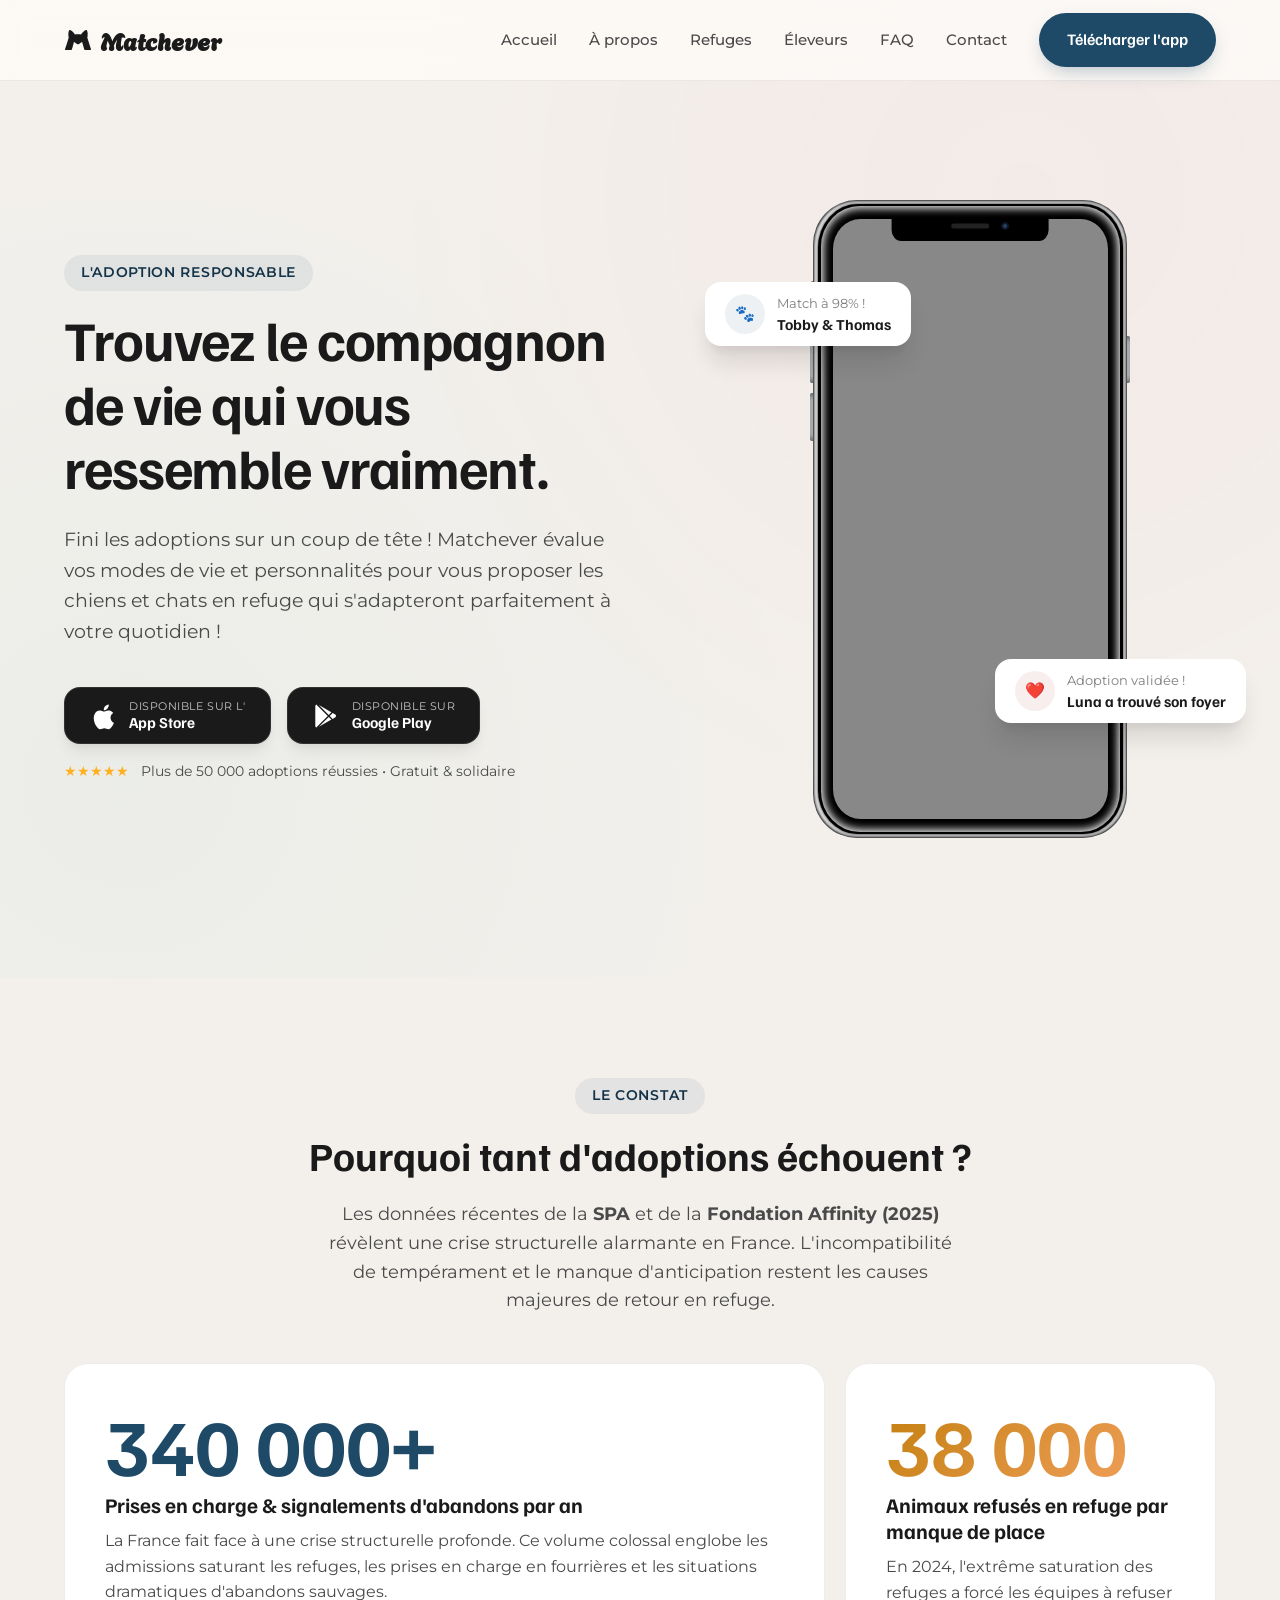
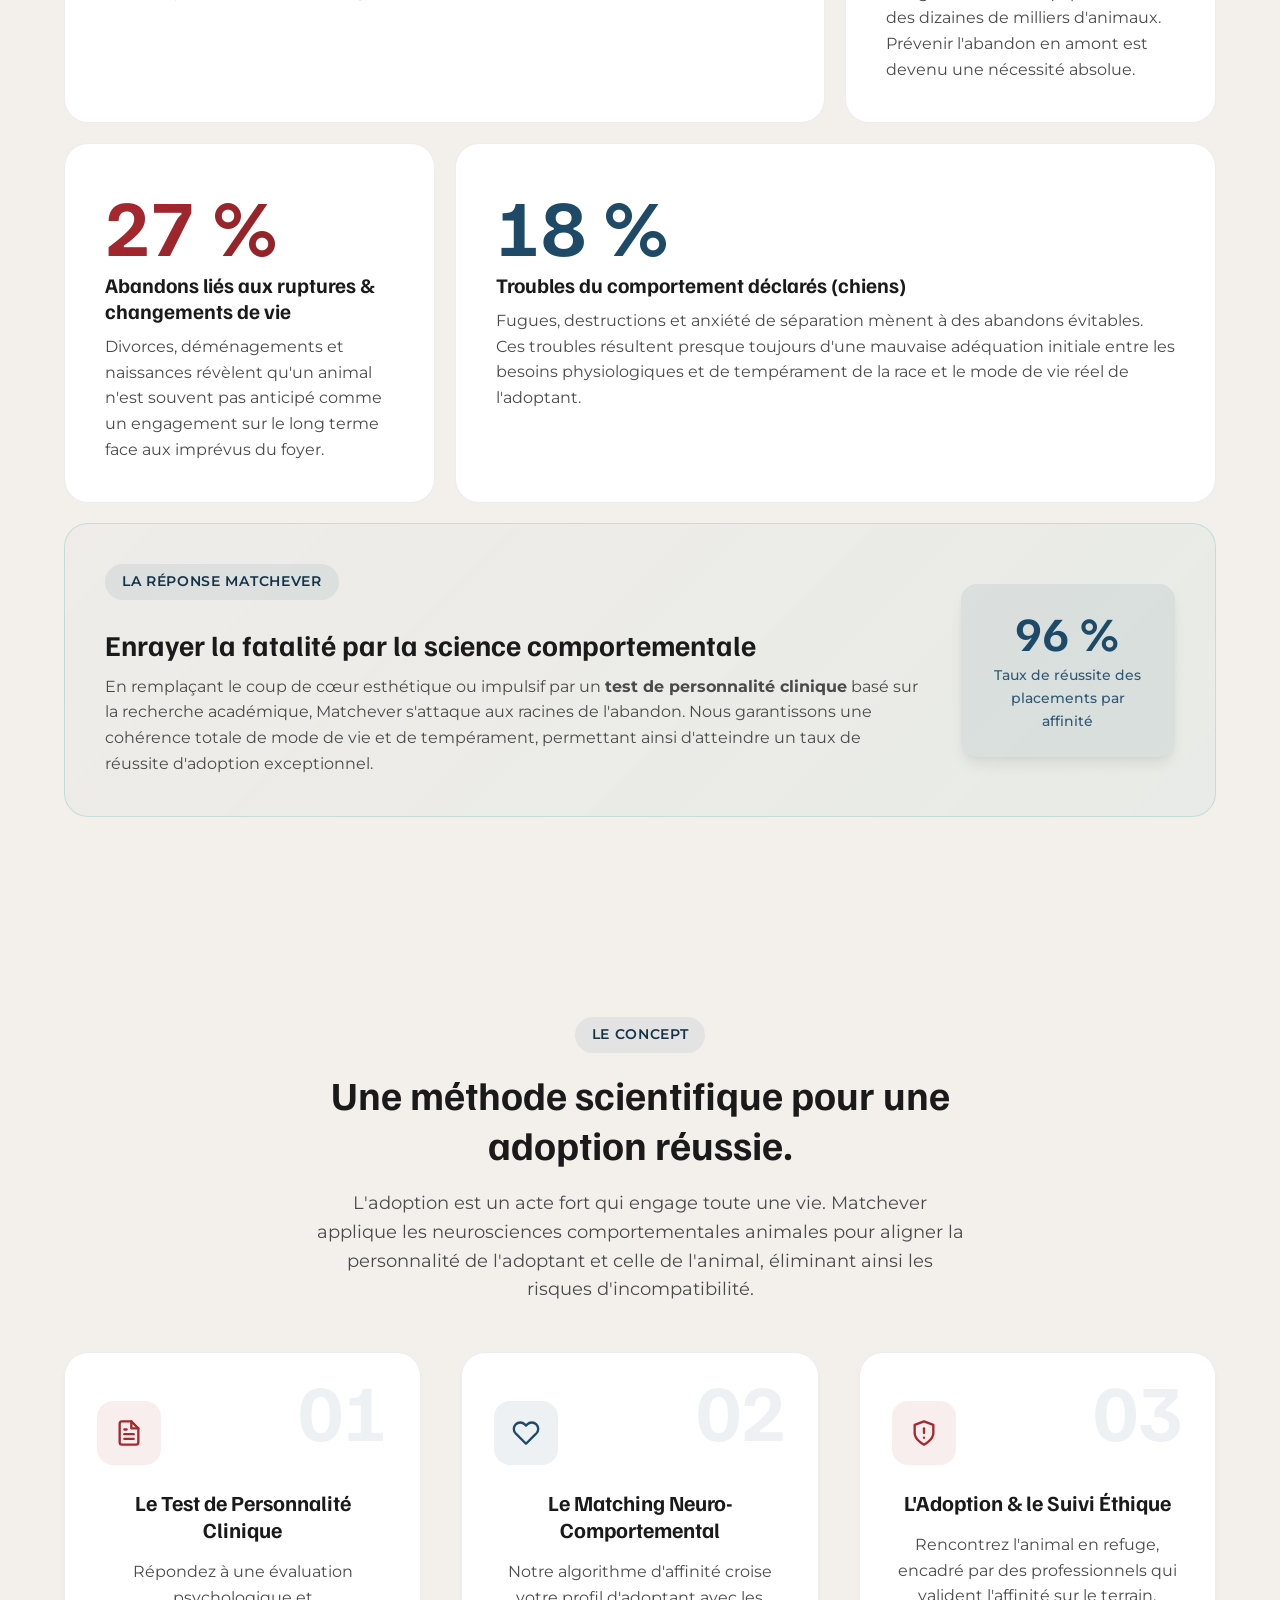
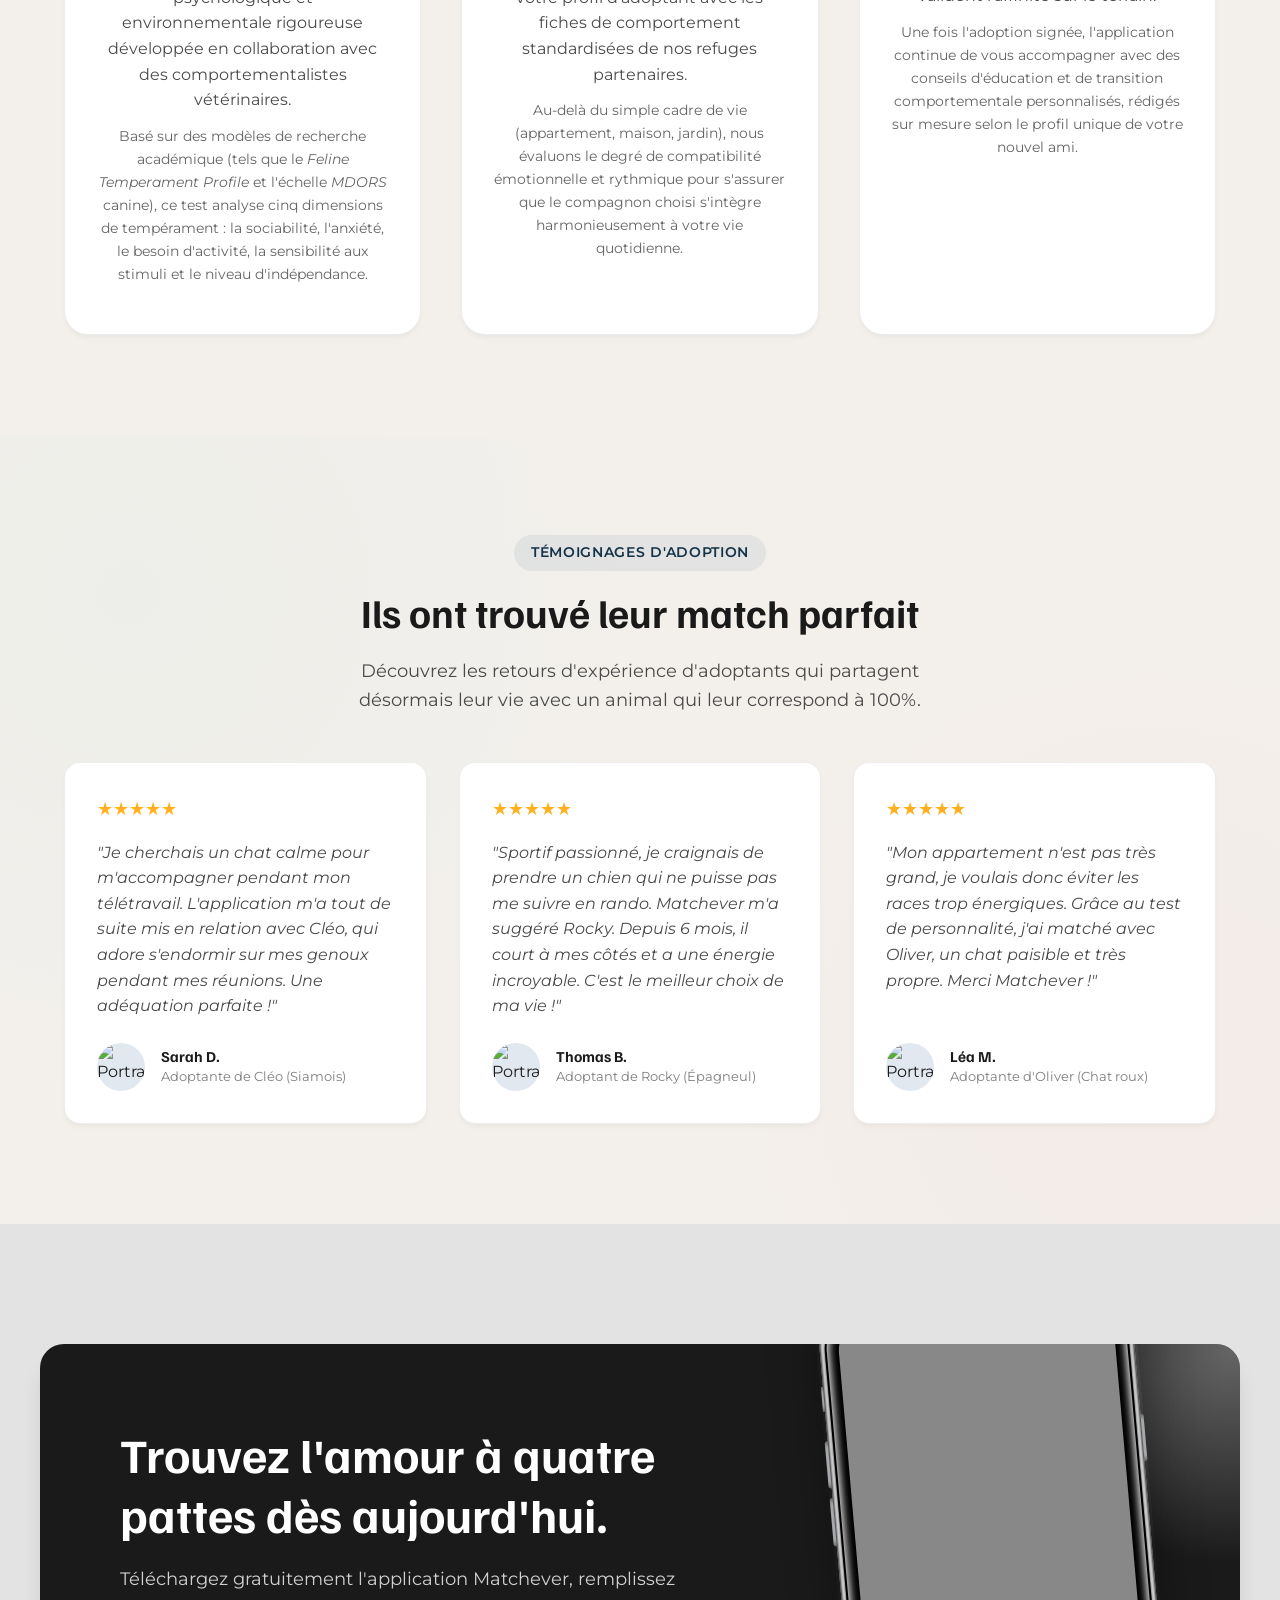
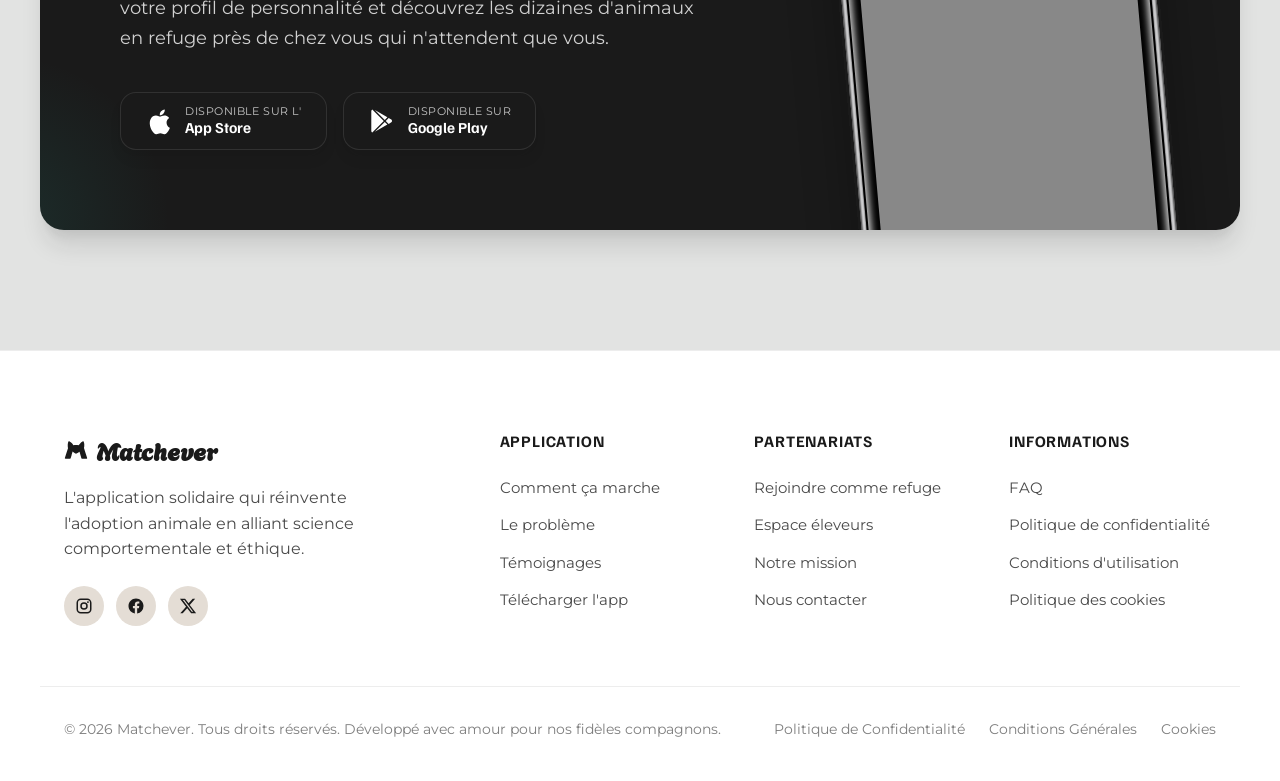
==== index.html @ 0d19f08e "modification color" ====
<!DOCTYPE html>
<html lang="fr">

<head>
  <meta charset="UTF-8">
  <meta name="viewport" content="width=device-width, initial-scale=1.0">

  <!-- SEO Meta Tags -->
  <title>Matchever | L'adoption responsable d'animaux par affinité de personnalité</title>
  <meta name="description"
    content="Découvrez Matchever, l'application mobile gratuite qui connecte les futurs adoptants avec les chiens et chats de refuges selon leurs personnalités. Faites le test, matchez, adoptez !">
  <meta name="keywords"
    content="adoption chien, adoption chat, refuge animaux, SPA, test personnalité animaux, match animaux, matchever, adopter un animal">
  <meta name="author" content="Matchever Team">

  <!-- Open Graph / Facebook -->
  <meta property="og:type" content="website">
  <meta property="og:url" content="https://matchever.fr/">
  <meta property="og:title" content="Matchever | L'adoption d'animaux par affinité de personnalité">
  <meta property="og:description"
    content="Trouvez votre compagnon idéal en refuge grâce à notre algorithme de matching. Téléchargez gratuitement l'application.">
  <meta property="og:image"
    content="https://images.unsplash.com/photo-1583511655857-d19b40a7a54e?auto=format&fit=crop&q=80&w=1200">

  <!-- Twitter -->
  <meta property="twitter:card" content="summary_large_image">
  <meta property="twitter:title" content="Matchever | L'adoption d'animaux par affinité">
  <meta property="twitter:description"
    content="Trouvez votre compagnon idéal en refuge grâce à notre algorithme de matching.">
  <meta property="twitter:image"
    content="https://images.unsplash.com/photo-1583511655857-d19b40a7a54e?auto=format&fit=crop&q=80&w=1200">

  <!-- Favicon – Logo Matchever -->
  <link rel="icon" type="image/svg+xml" href="logo.svg">

  <!-- Stylesheets -->
  <link rel="stylesheet" href="style.css">
</head>

<body>

  <!-- Accessibilité : Lien d'évitement -->
  <a href="#main-content" class="sr-only" tabindex="0">Aller directement au contenu principal</a>

  <!-- Header / Navigation -->
  <header class="header" id="header" role="banner">
    <div class="container header-container">
      <a href="index.html" class="logo" aria-label="Matchever - Retour à l'accueil">
        <img src="logo.svg" alt="" class="logo-img" aria-hidden="true" width="28" height="28">
        <span>Matchever</span>
      </a>

      <!-- Menu Toggle pour mobile -->
      <button class="menu-toggle" id="menu-toggle" aria-expanded="false" aria-controls="nav-menu"
        aria-label="Ouvrir le menu de navigation">
        <svg width="24" height="24" viewBox="0 0 24 24" fill="none" stroke="currentColor" stroke-width="2"
          stroke-linecap="round" stroke-linejoin="round" aria-hidden="true">
          <line x1="3" y1="12" x2="21" y2="12"></line>
          <line x1="3" y1="6" x2="21" y2="6"></line>
          <line x1="3" y1="18" x2="21" y2="18"></line>
        </svg>
      </button>

      <!-- Navigation sémantique -->
      <nav class="nav-menu" id="nav-menu" role="navigation" aria-label="Menu principal">
        <a href="index.html" class="nav-link">Accueil</a>
        <a href="about.html" class="nav-link">À propos</a>
        <a href="refuge.html" class="nav-link">Refuges</a>
        <a href="eleveur.html" class="nav-link">Éleveurs</a>
        <a href="faq.html" class="nav-link">FAQ</a>
        <a href="contact.html" class="nav-link">Contact</a>
        <div class="nav-cta">
          <a href="#download" class="btn btn-primary" id="header-cta-btn">Télécharger l'app</a>
        </div>
      </nav>
    </div>
  </header>

  <main id="main-content" role="main">

    <!-- Hero Section -->
    <section class="hero" id="hero">
      <div class="container hero-grid">
        <div class="hero-content">
          <span class="section-tag">L'Adoption Responsable</span>
          <h1>Trouvez le compagnon de vie qui vous <span class="text">ressemble</span> vraiment.</h1>
          <p>Fini les adoptions sur un coup de tête ! Matchever évalue vos modes de vie et personnalités pour vous
            proposer les chiens et chats en refuge qui s'adapteront parfaitement à votre quotidien !</p>

          <div class="hero-badges-wrapper">
            <div class="app-badges" id="hero-download-buttons">
              <!-- App Store Badge -->
              <a href="https://www.apple.com/app-store/" class="app-badge-btn" target="_blank" rel="noopener noreferrer"
                aria-label="Télécharger Matchever sur l'App Store - Ouvre une nouvelle fenêtre">
                <svg viewBox="0 0 32 32" width="24" height="24" aria-hidden="true">
                  <path
                    d="M26.5058 27.625C25.33 29.3817 24.0833 31.0958 22.185 31.1242C20.2866 31.1667 19.6775 30.005 17.5241 30.005C15.3566 30.005 14.6908 31.0958 12.8916 31.1667C11.0358 31.2375 9.6333 29.2967 8.4433 27.5825C6.0208 24.0833 4.16497 17.6375 6.6583 13.3025C7.8908 11.1492 10.1008 9.78916 12.495 9.74666C14.3083 9.71833 16.0366 10.9792 17.1558 10.9792C18.2608 10.9792 20.3575 9.46333 22.5533 9.68999C23.4741 9.73249 26.0525 10.0583 27.71 12.495C27.5825 12.58 24.6358 14.3083 24.6641 17.8925C24.7066 22.1708 28.4183 23.6017 28.4608 23.6158C28.4183 23.715 27.8658 25.6558 26.5058 27.625ZM18.4166 4.95833C19.4508 3.78249 21.165 2.88999 22.5816 2.83333C22.7658 4.49083 22.1 6.16249 21.1083 7.35249C20.1308 8.55666 18.5158 9.49166 16.9291 9.36416C16.7166 7.73499 17.51 6.03499 18.4166 4.95833Z">
                  </path>
                </svg>
                <div class="app-badge-text">
                  <span class="app-badge-small">Disponible sur l'</span>
                  <span class="app-badge-large">App Store</span>
                </div>
              </a>
              <!-- Google Play Badge -->
              <a href="https://play.google.com/store" class="app-badge-btn" target="_blank" rel="noopener noreferrer"
                aria-label="Télécharger Matchever sur Google Play - Ouvre une nouvelle fenêtre">

                <svg width="24" height="24" viewBox="0 0 34 34" aria-hidden="true">
                  <path
                    d="M4 28.9958V4.9125C4 4.07667 4.48167 3.34 5.19 3L19.1442 16.9542L5.19 30.9083C4.48167 30.5542 4 29.8317 4 28.9958ZM23.5642 21.3742L8.32083 30.1858L20.3483 18.1583L23.5642 21.3742ZM28.31 15.2683C28.7917 15.6508 29.1458 16.2458 29.1458 16.9542C29.1458 17.6625 28.8342 18.2292 28.3383 18.6258L25.0942 20.4958L21.5525 16.9542L25.0942 13.4125L28.31 15.2683ZM8.32083 3.7225L23.5642 12.5342L20.3483 15.75L8.32083 3.7225Z"
                    fill="white" />
                </svg>

                <div class="app-badge-text">
                  <span class="app-badge-small">Disponible sur</span>
                  <span class="app-badge-large">Google Play</span>
                </div>

              </a>
            </div>

            <div class="hero-badges-info">
              <span class="hero-rating" aria-label="Note de 4.9 sur 5 étoiles">
                ★★★★★
              </span>
              <span>Plus de 50 000 adoptions réussies • Gratuit &amp; solidaire</span>
            </div>
          </div>
        </div>

        <!-- Interactive Card Swipe Mockup -->
        <div class="hero-mockup-wrapper">
          <!-- Floating notification 1 -->
          <div class="floating-element float-1" aria-hidden="true">
            <div class="float-icon">🐾</div>
            <div class="float-text">
              <p>Match à 98% !</p>
              <h4>Tobby &amp; Thomas</h4>
            </div>
          </div>

          <!-- Floating notification 2 -->
          <div class="floating-element float-2" aria-hidden="true">
            <div class="float-icon">❤️</div>
            <div class="float-text">
              <p>Adoption validée !</p>
              <h4>Luna a trouvé son foyer</h4>
            </div>
          </div>

          <!-- Phone Frame Container -->
          <div class="temp-wrapper hero-phone">
            <div class="px">

              <div class="px__body">
                <div class="px__body__cut"></div>
                <div class="px__body__speaker"></div>
                <div class="px__body__sensor"></div>

                <div class="px__body__mute"></div>
                <div class="px__body__up"></div>
                <div class="px__body__down"></div>
                <div class="px__body__right"></div>
              </div>

              <div class="px__screen">
                <div class="px__screen__">
                  <div class="px__screen__frame"
                    style="background-image: url('https://i.ibb.co/HTtYc80y/on-click-sur-la-fiche-description.png');">
                  </div>
                </div>
              </div>

            </div>
          </div>
        </div>
      </div>
    </section>

    <!-- Le Problème Section -->
    <section class="problem-section reveal" id="probleme">
      <div class="container">
        <div class="text-center">
          <span class="section-tag">Le constat</span>
          <h2 class="section-title">Pourquoi tant d'adoptions échouent ?</h2>
          <p class="section-desc">Les données récentes de la <strong>SPA</strong> et de la <strong>Fondation Affinity
              (2025)</strong> révèlent une crise structurelle alarmante en France. L'incompatibilité de tempérament et
            le manque d'anticipation restent les causes majeures de retour en refuge.</p>
        </div>

        <div class="bento-grid">
          <!-- Card 1: 340 000 Abandons -->
          <article class="bento-card bento-wide">
            <div class="bento-stat-big">340 000+</div>
            <h3>Prises en charge & signalements d'abandons par an</h3>
            <p>La France fait face à une crise structurelle profonde. Ce volume colossal englobe les admissions saturant
              les refuges, les prises en charge en fourrières et les situations dramatiques d'abandons sauvages.</p>
          </article>

          <!-- Card 2: 38 000 Animaux Refusés -->
          <article class="bento-card bento-narrow">
            <div class="bento-stat-big"
              style="background: linear-gradient(135deg, var(--accent), #f4a261); -webkit-background-clip: text; -webkit-text-fill-color: transparent;">
              38 000</div>
            <h3>Animaux refusés en refuge par manque de place</h3>
            <p>En 2024, l'extrême saturation des refuges a forcé les équipes à refuser des dizaines de milliers
              d'animaux. Prévenir l'abandon en amont est devenu une nécessité absolue.</p>
          </article>

          <!-- Card 3: 27% Changements de vie -->
          <article class="bento-card bento-narrow">
            <div class="bento-stat-big"
              style="background: linear-gradient(135deg, var(--secondary), var(--secondary-hover)); -webkit-background-clip: text; -webkit-text-fill-color: transparent;">
              27 %</div>
            <h3>Abandons liés aux ruptures & changements de vie</h3>
            <p>Divorces, déménagements et naissances révèlent qu'un animal n'est souvent pas anticipé comme un
              engagement sur le long terme face aux imprévus du foyer.</p>
          </article>

          <!-- Card 4: 18% Troubles comportementaux -->
          <article class="bento-card bento-wide">
            <div class="bento-stat-big">18 %</div>
            <h3>Troubles du comportement déclarés (chiens)</h3>
            <p>Fugues, destructions et anxiété de séparation mènent à des abandons évitables. Ces troubles résultent
              presque toujours d'une mauvaise adéquation initiale entre les besoins physiologiques et de tempérament de
              la race et le mode de vie réel de l'adoptant.</p>
          </article>

          <!-- Card 5: La Solution Matchever -->
          <article class="bento-card bento-full"
            style="background: linear-gradient(135deg, rgba(29, 45, 68, 0.02) 0%, rgba(42, 157, 143, 0.05) 100%); border-color: rgba(42, 157, 143, 0.2);">
            <div style="display: flex; align-items: center; gap: 40px; flex-wrap: wrap;">
              <div style="flex: 1; min-width: 280px;">
                <span class="section-tag section-tag-secondary">La réponse Matchever</span>
                <h3 style="font-size: 1.8rem; margin-bottom: 12px; margin-top: 10px;">Enrayer la fatalité par la science
                  comportementale</h3>
                <p>En remplaçant le coup de cœur esthétique ou impulsif par un <strong>test de personnalité
                    clinique</strong> basé sur la recherche académique, Matchever s'attaque aux racines de l'abandon.
                  Nous garantissons une cohérence totale de mode de vie et de tempérament, permettant ainsi d'atteindre
                  un taux de réussite d'adoption exceptionnel.</p>
              </div>
              <div
                style="flex-shrink: 0; color:#1E4A68; background-color:var(--primary-light); padding: 24px 32px; border-radius: var(--radius-md); text-align: center; box-shadow: var(--shadow-md);">
                <div
                  style="font-size: 3rem; font-weight: 800; font-family: 'Familjen Grotesk', sans-serif; line-height: 1;">
                  96 %</div>
                <div style="font-size: 0.9rem; font-weight: 500; max-width: 150px; opacity: 0.9; margin-top: 8px;">Taux
                  de réussite des placements par affinité</div>
              </div>
            </div>
          </article>
        </div>
      </div>
    </section>

    <!-- Concept Section -->
    <section class="concept reveal" id="concept">
      <div class="container text-center">
        <span class="section-tag section-tag-secondary">Le Concept</span>
        <h2 class="section-title">Une méthode scientifique pour une adoption réussie.</h2>
        <p class="section-desc">L'adoption est un acte fort qui engage toute une vie. Matchever applique les
          neurosciences comportementales animales pour aligner la personnalité de l'adoptant et celle de l'animal,
          éliminant ainsi les risques d'incompatibilité.</p>

        <div class="steps-grid">
          <!-- Step 1 -->
          <article class="step-card">
            <span class="step-num" aria-hidden="true">01</span>
            <div class="step-icon" aria-hidden="true">
              <svg width="28" height="28" viewBox="0 0 24 24" fill="none" stroke="currentColor" stroke-width="2"
                stroke-linecap="round" stroke-linejoin="round">
                <path d="M14 2H6a2 2 0 0 0-2 2v16a2 2 0 0 0 2 2h12a2 2 0 0 0 2-2V8z"></path>
                <polyline points="14 2 14 8 20 8"></polyline>
                <line x1="16" y1="13" x2="8" y2="13"></line>
                <line x1="16" y1="17" x2="8" y2="17"></line>
                <polyline points="10 9 9 9 8 9"></polyline>
              </svg>
            </div>
            <h3>Le Test de Personnalité Clinique</h3>
            <p style="margin-bottom: 12px;">Répondez à une évaluation psychologique et environnementale rigoureuse
              développée en collaboration avec des comportementalistes vétérinaires.</p>
            <p style="font-size: 0.9rem; opacity: 0.85;">Basé sur des modèles de recherche académique (tels que le
              <em>Feline Temperament Profile</em> et l'échelle <em>MDORS</em> canine), ce test analyse cinq dimensions
              de tempérament : la sociabilité, l'anxiété, le besoin d'activité, la sensibilité aux stimuli et le niveau
              d'indépendance.
            </p>
          </article>

          <!-- Step 2 -->
          <article class="step-card">
            <span class="step-num" aria-hidden="true">02</span>
            <div class="step-icon" aria-hidden="true">
              <svg width="28" height="28" viewBox="0 0 24 24" fill="none" stroke="currentColor" stroke-width="2"
                stroke-linecap="round" stroke-linejoin="round">
                <path
                  d="M20.84 4.61a5.5 5.5 0 0 0-7.78 0L12 5.67l-1.06-1.06a5.5 5.5 0 0 0-7.78 7.78l1.06 1.06L12 21.23l7.78-7.78 1.06-1.06a5.5 5.5 0 0 0 0-7.78z">
                </path>
              </svg>
            </div>
            <h3>Le Matching Neuro-Comportemental</h3>
            <p style="margin-bottom: 12px;">Notre algorithme d'affinité croise votre profil d'adoptant avec les fiches
              de comportement standardisées de nos refuges partenaires.</p>
            <p style="font-size: 0.9rem; opacity: 0.85;">Au-delà du simple cadre de vie (appartement, maison, jardin),
              nous évaluons le degré de compatibilité émotionnelle et rythmique pour s'assurer que le compagnon choisi
              s'intègre harmonieusement à votre vie quotidienne.</p>
          </article>

          <!-- Step 3 -->
          <article class="step-card">
            <span class="step-num" aria-hidden="true">03</span>
            <div class="step-icon" aria-hidden="true">
              <svg width="28" height="28" viewBox="0 0 24 24" fill="none" stroke="currentColor" stroke-width="2"
                stroke-linecap="round" stroke-linejoin="round">
                <path d="M12 22s8-4 8-10V5l-8-3-8 3v7c0 6 8 10 8 10z"></path>
                <path d="M12 8v4"></path>
                <path d="M12 16h.01"></path>
              </svg>
            </div>
            <h3>L'Adoption & le Suivi Éthique</h3>
            <p style="margin-bottom: 12px;">Rencontrez l'animal en refuge, encadré par des professionnels qui valident
              l'affinité sur le terrain.</p>
            <p style="font-size: 0.9rem; opacity: 0.85;">Une fois l'adoption signée, l'application continue de vous
              accompagner avec des conseils d'éducation et de transition comportementale personnalisés, rédigés sur
              mesure selon le profil unique de votre nouvel ami.</p>
          </article>
        </div>
      </div>
    </section>

    <!-- Testimonials Section -->
    <section class="testimonials reveal" id="testimonials">
      <div class="container">
        <div class="text-center">
          <span class="section-tag">Témoignages d'adoption</span>
          <h2 class="section-title">Ils ont trouvé leur match parfait</h2>
          <p class="section-desc">Découvrez les retours d'expérience d'adoptants qui partagent désormais leur vie avec
            un animal qui leur correspond à 100%.</p>
        </div>

        <div class="testimonials-grid">
          <!-- Testimonial 1 -->
          <article class="testimonial-card">
            <div class="testimonial-rating" aria-label="Note de 5 sur 5">★★★★★</div>
            <p class="testimonial-quote">"Je cherchais un chat calme pour m'accompagner pendant mon télétravail.
              L'application m'a tout de suite mis en relation avec Cléo, qui adore s'endormir sur mes genoux pendant mes
              réunions. Une adéquation parfaite !"</p>
            <div class="testimonial-author">
              <div class="author-img">
                <img src="https://images.unsplash.com/photo-1494790108377-be9c29b29330?auto=format&fit=crop&q=80&w=150"
                  alt="Portrait de Sarah, adoptante heureuse de Cléo">
              </div>
              <div class="author-info">
                <h4>Sarah D.</h4>
                <p>Adoptante de Cléo (Siamois)</p>
              </div>
            </div>
          </article>

          <!-- Testimonial 2 -->
          <article class="testimonial-card">
            <div class="testimonial-rating" aria-label="Note de 5 sur 5">★★★★★</div>
            <p class="testimonial-quote">"Sportif passionné, je craignais de prendre un chien qui ne puisse pas me
              suivre en rando. Matchever m'a suggéré Rocky. Depuis 6 mois, il court à mes côtés et a une énergie
              incroyable. C'est le meilleur choix de ma vie !"</p>
            <div class="testimonial-author">
              <div class="author-img">
                <img src="https://images.unsplash.com/photo-1507003211169-0a1dd7228f2d?auto=format&fit=crop&q=80&w=150"
                  alt="Portrait de Thomas, adoptant souriant de Rocky">
              </div>
              <div class="author-info">
                <h4>Thomas B.</h4>
                <p>Adoptant de Rocky (Épagneul)</p>
              </div>
            </div>
          </article>

          <!-- Testimonial 3 -->
          <article class="testimonial-card">
            <div class="testimonial-rating" aria-label="Note de 5 sur 5">★★★★★</div>
            <p class="testimonial-quote">"Mon appartement n'est pas très grand, je voulais donc éviter les races trop
              énergiques. Grâce au test de personnalité, j'ai matché avec Oliver, un chat paisible et très propre. Merci
              Matchever !"</p>
            <div class="testimonial-author">
              <div class="author-img">
                <img src="https://images.unsplash.com/photo-1438761681033-6461ffad8d80?auto=format&fit=crop&q=80&w=150"
                  alt="Portrait de Léa, adoptante d'Oliver">
              </div>
              <div class="author-info">
                <h4>Léa M.</h4>
                <p>Adoptante d'Oliver (Chat roux)</p>
              </div>
            </div>
          </article>
        </div>
      </div>
    </section>

    <!-- Call to Action Section (Download App) -->
    <section class="cta-section reveal" id="download">
      <div class="container cta-container">
        <div class="cta-content">
          <h2>Trouvez l'amour à quatre pattes dès aujourd'hui.</h2>
          <p>Téléchargez gratuitement l'application Matchever, remplissez votre profil de personnalité et découvrez les
            dizaines d'animaux en refuge près de chez vous qui n'attendent que vous.</p>

          <div class="app-badges">
            <!-- App Store Badge -->
            <a href="https://www.apple.com/app-store/" class="app-badge-btn" target="_blank" rel="noopener noreferrer"
              aria-label="Télécharger Matchever sur l'App Store - Ouvre une nouvelle fenêtre">
              <svg viewBox="0 0 32 32" width="24" height="24" aria-hidden="true">
                <path
                  d="M26.5058 27.625C25.33 29.3817 24.0833 31.0958 22.185 31.1242C20.2866 31.1667 19.6775 30.005 17.5241 30.005C15.3566 30.005 14.6908 31.0958 12.8916 31.1667C11.0358 31.2375 9.6333 29.2967 8.4433 27.5825C6.0208 24.0833 4.16497 17.6375 6.6583 13.3025C7.8908 11.1492 10.1008 9.78916 12.495 9.74666C14.3083 9.71833 16.0366 10.9792 17.1558 10.9792C18.2608 10.9792 20.3575 9.46333 22.5533 9.68999C23.4741 9.73249 26.0525 10.0583 27.71 12.495C27.5825 12.58 24.6358 14.3083 24.6641 17.8925C24.7066 22.1708 28.4183 23.6017 28.4608 23.6158C28.4183 23.715 27.8658 25.6558 26.5058 27.625ZM18.4166 4.95833C19.4508 3.78249 21.165 2.88999 22.5816 2.83333C22.7658 4.49083 22.1 6.16249 21.1083 7.35249C20.1308 8.55666 18.5158 9.49166 16.9291 9.36416C16.7166 7.73499 17.51 6.03499 18.4166 4.95833Z">
              </svg>
              <div class="app-badge-text">
                <span class="app-badge-small">Disponible sur l'</span>
                <span class="app-badge-large">App Store</span>
              </div>
            </a>
            <!-- Google Play Badge -->
            <a href="https://play.google.com/store" class="app-badge-btn" target="_blank" rel="noopener noreferrer"
              aria-label="Télécharger Matchever sur Google Play - Ouvre une nouvelle fenêtre">
              <svg width="24" height="24" viewBox="0 0 34 34" aria-hidden="true">
                <path
                  d="M4 28.9958V4.9125C4 4.07667 4.48167 3.34 5.19 3L19.1442 16.9542L5.19 30.9083C4.48167 30.5542 4 29.8317 4 28.9958ZM23.5642 21.3742L8.32083 30.1858L20.3483 18.1583L23.5642 21.3742ZM28.31 15.2683C28.7917 15.6508 29.1458 16.2458 29.1458 16.9542C29.1458 17.6625 28.8342 18.2292 28.3383 18.6258L25.0942 20.4958L21.5525 16.9542L25.0942 13.4125L28.31 15.2683ZM8.32083 3.7225L23.5642 12.5342L20.3483 15.75L8.32083 3.7225Z" />
              </svg>
              <div class="app-badge-text">
                <span class="app-badge-small">Disponible sur</span>
                <span class="app-badge-large">Google Play</span>
              </div>
            </a>
          </div>
        </div>

        <div class="cta-phone-mockup" aria-hidden="true">
          <div class="temp-wrapper hero-phone">
            <div class="px">

              <div class="px__body">
                <div class="px__body__cut"></div>
                <div class="px__body__speaker"></div>
                <div class="px__body__sensor"></div>

                <div class="px__body__mute"></div>
                <div class="px__body__up"></div>
                <div class="px__body__down"></div>
                <div class="px__body__right"></div>
              </div>

              <div class="px__screen">
                <div class="px__screen__">
                  <div class="px__screen__frame"
                    style="background-image: url('https://i.ibb.co/7t62LnNM/Accueil.png');">
                  </div>
                </div>
              </div>

            </div>
          </div>
        </div>
      </div>
    </section>

  </main>

  <!-- Footer Section -->
  <footer class="footer" role="contentinfo">
    <div class="container footer-grid">
      <div class="footer-brand">
        <a href="index.html" class="logo" aria-label="Matchever - Retour à l'accueil">
          <img src="logo.svg" alt="" class="logo-img" aria-hidden="true" width="24" height="24">
          <span>Matchever</span>
        </a>
        <p>L'application solidaire qui réinvente l'adoption animale en alliant science comportementale et éthique.</p>
        <div class="social-links">
          <a href="https://instagram.com" class="social-btn"
            aria-label="Visiter notre page Instagram - Ouvre une nouvelle fenêtre" target="_blank"
            rel="noopener noreferrer">
            <svg viewBox="0 0 24 24" aria-hidden="true">
              <path
                d="M7.8,2H16.2C19.4,2 22,4.6 22,7.8V16.2A5.8,5.8 0 0,1 16.2,22H7.8C4.6,22 2,19.4 2,16.2V7.8A5.8,5.8 0 0,1 7.8,2M7.6,4A3.6,3.6 0 0,0 4,7.6V16.4A3.6,3.6 0 0,0 7.6,20H16.4A3.6,3.6 0 0,0 20,16.4V7.6A3.6,3.6 0 0,0 16.4,4H7.6M12,7A5,5 0 0,1 17,12A5,5 0 0,1 12,17A5,5 0 0,1 7,12A5,5 0 0,1 12,7M12,9A3,3 0 0,0 9,12A3,3 0 0,0 12,15A3,3 0 0,0 15,12A3,3 0 0,0 12,9M17.25,5.5A1.25,1.25 0 0,1 18.5,6.75A1.25,1.25 0 0,1 17.25,8A1.25,1.25 0 0,1 16,6.75A1.25,1.25 0 0,1 17.25,5.5Z" />
            </svg>
          </a>
          <a href="https://facebook.com" class="social-btn"
            aria-label="Visiter notre page Facebook - Ouvre une nouvelle fenêtre" target="_blank"
            rel="noopener noreferrer">
            <svg viewBox="0 0 24 24" aria-hidden="true">
              <path
                d="M12 2.04c-5.5 0-10 4.49-10 10.02 0 5 3.66 9.15 8.44 9.9v-7H7.9v-2.9h2.54V9.85c0-2.51 1.49-3.89 3.78-3.89 1.09 0 2.23.19 2.23.19v2.46h-1.26c-1.24 0-1.63.77-1.63 1.56v1.88h2.78l-.45 2.9h-2.33v7a10 10 0 0 0 8.44-9.9c0-5.53-4.5-10.02-10-10.02z" />
            </svg>
          </a>
          <a href="https://twitter.com" class="social-btn"
            aria-label="Visiter notre profil Twitter / X - Ouvre une nouvelle fenêtre" target="_blank"
            rel="noopener noreferrer">
            <svg viewBox="0 0 24 24" aria-hidden="true">
              <path
                d="M18.244 2.25h3.308l-7.227 8.26 8.502 11.24H16.17l-5.214-6.817L4.99 21.75H1.68l7.73-8.835L1.254 2.25H8.08l4.713 6.231zm-1.161 17.52h1.833L7.084 4.126H5.117z" />
            </svg>
          </a>
        </div>
      </div>

      <div class="footer-col">
        <h4>Application</h4>
        <ul class="footer-links">
          <li><a href="#concept">Comment ça marche</a></li>
          <li><a href="#probleme">Le problème</a></li>
          <li><a href="#testimonials">Témoignages</a></li>
          <li><a href="#download">Télécharger l'app</a></li>
        </ul>
      </div>

      <div class="footer-col">
        <h4>Partenariats</h4>
        <ul class="footer-links">
          <li><a href="refuge.html">Rejoindre comme refuge</a></li>
          <li><a href="eleveur.html">Espace éleveurs</a></li>
          <li><a href="about.html">Notre mission</a></li>
          <li><a href="contact.html">Nous contacter</a></li>
        </ul>
      </div>

      <div class="footer-col">
        <h4>Informations</h4>
        <ul class="footer-links">
          <li><a href="faq.html">FAQ</a></li>
          <li><a href="privacy.html">Politique de confidentialité</a></li>
          <li><a href="terms.html">Conditions d'utilisation</a></li>
          <li><a href="cookies.html">Politique des cookies</a></li>
        </ul>
      </div>
    </div>

    <div class="container footer-bottom">
      <p>&copy; 2026 Matchever. Tous droits réservés. Développé avec amour pour nos fidèles compagnons.</p>
      <div class="footer-legal-links">
        <a href="privacy.html">Politique de Confidentialité</a>
        <a href="terms.html">Conditions Générales</a>
        <a href="cookies.html">Cookies</a>
      </div>
    </div>
  </footer>

  <!-- Scripts -->
  <script src="app.js"></script>
</body>

</html>
---- style.css ----
/* Google Fonts Import */
@import url('https://fonts.googleapis.com/css2?family=Agbalumo&family=Familjen+Grotesk:ital,wght@0,400..700;1,400..700&family=Montserrat:ital,wght@0,300..700;1,300..700&display=swap');

/* Design System Variables */
:root {
  --primary: #1E4A68;
  --primary-hover: #153348;
  --primary-light: rgba(30, 74, 104, 0.08);
  --primary-dark: #153348;
  --secondary: #A82830;
  --secondary-hover: #862026;
  --secondary-light: rgba(168, 40, 48, 0.08);
  --secondary-dark: #862026;
  --accent: #C48010;

  /* Background colors */
  --bg-primary: #F3F0EC;
  --bg-secondary: #E4DDD5;
  --bg-white: #FFFFFF;
  --bg-dark: #1A1A1A;

  /* Text colors */
  --text-primary: #1A1A1A;
  --text-secondary: #4A4A4A;
  --text-light: #7E7E7E;

  /* Shadow & borders */
  --border-color: rgba(26, 26, 26, 0.08);
  --shadow-sm: 0 4px 6px -1px rgba(0, 0, 0, 0.03), 0 2px 4px -1px rgba(0, 0, 0, 0.02);
  --shadow-md: 0 10px 15px -3px rgba(26, 26, 26, 0.08), 0 4px 6px -2px rgba(26, 26, 26, 0.04);
  --shadow-lg: 0 20px 25px -5px rgba(26, 26, 26, 0.12), 0 10px 10px -5px rgba(26, 26, 26, 0.06);
  --shadow-card: 0 30px 60px -15px rgba(26, 26, 26, 0.15);

  /* Transitions */
  --transition-fast: 0.15s cubic-bezier(0.4, 0, 0.2, 1);
  --transition-normal: 0.3s cubic-bezier(0.4, 0, 0.2, 1);
  --transition-slow: 0.6s cubic-bezier(0.4, 0, 0.2, 1);

  /* Border Radius */
  --radius-sm: 8px;
  --radius-md: 16px;
  --radius-lg: 24px;
  --radius-full: 9999px;

  /* Width */
  --max-width: 1200px;
}

/* Accessibility - Reduced Motion */
@media (prefers-reduced-motion: reduce) {
  * {
    animation-duration: 0.01ms !important;
    animation-iteration-count: 1 !important;
    transition-duration: 0.01ms !important;
    scroll-behavior: auto !important;
  }
}

/* CSS Reset & Base Styles */
*,
*::before,
*::after {
  box-sizing: border-box;
  margin: 0;
  padding: 0;
}

html {
  font-size: 16px;
  scroll-behavior: smooth;
  -webkit-font-smoothing: antialiased;
  -moz-osx-font-smoothing: grayscale;
}

body {
  font-family: 'Montserrat', sans-serif;
  background-color: var(--bg-primary);
  color: var(--text-primary);
  line-height: 1.6;
  overflow-x: hidden;
}

h1,
h2,
h3,
h4 {
  font-family: 'Familjen Grotesk', sans-serif;
  font-weight: 700;
  line-height: 1.25;
  color: var(--text-primary);
}

a {
  color: inherit;
  text-decoration: none;
  transition: var(--transition-fast);
}

button,
input,
select {
  font-family: inherit;
  font-size: inherit;
  background: none;
  border: none;
  outline: none;
}

button {
  cursor: pointer;
}

img,
svg {
  max-width: 100%;
  height: auto;
  display: block;
}

/* Focus styling for Keyboard Navigation Accessibility */
a:focus-visible,
button:focus-visible,
input:focus-visible,
select:focus-visible,
[tabindex]:focus-visible {
  outline: 3px solid var(--primary);
  outline-offset: 4px;
}

/* Utilities */
.container {
  width: 100%;
  max-width: var(--max-width);
  margin-left: auto;
  margin-right: auto;
  padding-left: 24px;
  padding-right: 24px;
}

.sr-only {
  position: absolute;
  width: 1px;
  height: 1px;
  padding: 0;
  margin: -1px;
  overflow: hidden;
  clip: rect(0, 0, 0, 0);
  white-space: nowrap;
  border: 0;
}


/* Buttons */
.btn {
  display: inline-flex;
  align-items: center;
  justify-content: center;
  gap: 10px;
  padding: 14px 28px;
  border-radius: var(--radius-full);
  font-weight: 600;
  transition: var(--transition-normal);
  font-family: 'Familjen Grotesk', sans-serif;
}

.btn-primary {
  background-color: var(--primary);
  color: var(--bg-white);
  box-shadow: 0 8px 20px -6px rgba(30, 74, 104, 0.35);
}

.btn-primary:hover {
  background-color: var(--primary-hover);
  transform: translateY(-2px);
  box-shadow: 0 12px 24px -6px rgba(30, 74, 104, 0.45);
}

.btn-primary:active {
  transform: translateY(0);
}

.btn-secondary {
  background-color: var(--secondary);
  color: var(--bg-white);
  border: 2px solid var(--secondary);
  box-shadow: 0 8px 20px -6px rgba(168, 40, 48, 0.35);
}

.btn-secondary:hover {
  background-color: var(--secondary-hover);
  border-color: var(--secondary-hover);
  transform: translateY(-2px);
  box-shadow: 0 12px 24px -6px rgba(168, 40, 48, 0.45);
}

.btn-secondary:active {
  transform: translateY(0);
}

.btn-icon {
  width: 48px;
  height: 48px;
  border-radius: var(--radius-full);
  display: inline-flex;
  align-items: center;
  justify-content: center;
  transition: var(--transition-fast);
}

/* App Download Badges */
.app-badges {
  display: flex;
  flex-wrap: wrap;
  gap: 16px;
}

.app-badge-btn {
  display: flex;
  align-items: center;
  gap: 12px;
  background-color: var(--bg-dark);
  color: var(--bg-white);
  padding: 12px 24px;
  border-radius: var(--radius-md);
  box-shadow: var(--shadow-md);
  transition: var(--transition-normal);
  border: 1px solid rgba(255, 255, 255, 0.1);
  min-width: 170px;
}

.app-badge-btn:hover {
  transform: translateY(-3px);
  box-shadow: var(--shadow-lg);
  border-color: rgba(255, 255, 255, 0.25);
  background-color: #1f2937;
}

.app-badge-btn svg {
  width: 28px;
  height: 28px;
  fill: currentColor;
}

.app-badge-text {
  display: flex;
  flex-direction: column;
  align-items: flex-start;
  line-height: 1.2;
}

.app-badge-small {
  font-size: 0.7rem;
  text-transform: uppercase;
  letter-spacing: 0.05em;
  opacity: 0.75;
}

.app-badge-large {
  font-size: 0.95rem;
  font-weight: 700;
  font-family: 'Familjen Grotesk', sans-serif;
}

/* Header & Navigation */
.header {
  position: fixed;
  top: 0;
  left: 0;
  width: 100%;
  z-index: 1000;
  background-color: rgba(253, 251, 247, 0.85);
  backdrop-filter: blur(12px);
  -webkit-backdrop-filter: blur(12px);
  border-bottom: 1px solid var(--border-color);
  transition: var(--transition-normal);
}

.header-scrolled {
  padding: 12px 0;
  background-color: rgba(253, 251, 247, 0.95);
  box-shadow: var(--shadow-sm);
}

.header-container {
  display: flex;
  align-items: center;
  justify-content: space-between;
  height: 80px;
  transition: var(--transition-normal);
}

.header-scrolled .header-container {
  height: 64px;
}

.logo {
  display: flex;
  align-items: center;
  gap: 8px;
  font-family: 'Agbalumo', cursive;
  font-weight: 800;
  font-size: 1.5rem;
  color: var(--text-primary);
}

.logo-heart {
  color: var(--primary);
  animation: pulse 2s infinite;
}

.nav-menu {
  display: flex;
  align-items: center;
  gap: 32px;
}

.nav-link {
  font-weight: 500;
  font-size: 0.95rem;
  color: var(--text-secondary);
  position: relative;
}

.nav-link::after {
  content: '';
  position: absolute;
  bottom: -4px;
  left: 0;
  width: 0;
  height: 2px;
  background-color: var(--primary);
  transition: var(--transition-normal);
}

.nav-link:hover {
  color: var(--text-primary);
}

.nav-link:hover::after {
  width: 100%;
}

.nav-cta {
  display: flex;
  align-items: center;
  gap: 16px;
}

.menu-toggle {
  display: none;
  font-size: 1.5rem;
  color: var(--text-primary);
}

/* Mobile Menu Open */
@media (max-width: 900px) {
  .menu-toggle {
    display: block;
  }

  .nav-menu {
    position: fixed;
    top: 80px;
    left: 0;
    width: 100%;
    height: calc(100vh - 80px);
    background-color: var(--bg-primary);
    flex-direction: column;
    padding: 40px 24px;
    gap: 24px;
    transform: translateX(100%);
    transition: var(--transition-normal);
    z-index: 999;
    overflow-y: auto;
  }

  .nav-menu.active {
    transform: translateX(0);
  }

  .nav-cta {
    width: 100%;
    flex-direction: column;
  }

  .nav-cta .btn {
    width: 100%;
  }
}

/* Section Common Styles */
section {
  padding: 100px 0;
  position: relative;
}

.section-tag {
  display: inline-block;
  padding: 6px 16px;
  background-color: var(--primary-light);
  color: var(--primary-dark);
  border-radius: var(--radius-full);
  font-size: 0.85rem;
  font-weight: 600;
  text-transform: uppercase;
  letter-spacing: 0.05em;
  margin-bottom: 16px;
}

.section-tag-secondary {
  background-color: var(--primary-light);
  color: var(--primary-dark);
}

.section-title {
  font-size: 2.5rem;
  margin-bottom: 20px;
  max-width: 700px;
}

.section-desc {
  font-size: 1.125rem;
  color: var(--text-secondary);
  max-width: 650px;
  margin-bottom: 48px;
}

.text-center {
  text-align: center;
}

.text-center .section-title,
.text-center .section-desc {
  margin-left: auto;
  margin-right: auto;
}

/* Hero Section */
.hero {
  padding-top: 180px;
  padding-bottom: 120px;
  background: radial-gradient(circle at 80% 20%, rgba(255, 90, 95, 0.04) 0%, transparent 50%),
    radial-gradient(circle at 10% 80%, rgba(42, 157, 143, 0.04) 0%, transparent 50%);
  overflow: hidden;
}

.hero-grid {
  display: grid;
  grid-template-columns: 1.1fr 0.9fr;
  gap: 60px;
  align-items: center;
}

.hero-content h1 {
  font-size: 3.5rem;
  line-height: 1.15;
  margin-bottom: 24px;
  letter-spacing: -0.02em;
}

.hero-content p {
  font-size: 1.2rem;
  color: var(--text-secondary);
  margin-bottom: 40px;
  max-width: 550px;
}

.hero-badges-wrapper {
  display: flex;
  flex-direction: column;
  gap: 16px;
}

.hero-badges-info {
  display: flex;
  align-items: center;
  gap: 12px;
  font-size: 0.9rem;
  color: var(--text-secondary);
}

.hero-rating {
  display: flex;
  color: #FFB020;
}

/* Phone Mockup & Card Swipe Widget */
.hero-mockup-wrapper {
  position: relative;
  width: 100%;
  display: flex;
  justify-content: center;
  align-items: center;
}

.phone-frame {
  width: 320px;
  height: 640px;
  background-color: var(--text-primary);
  border-radius: 40px;
  border: 12px solid var(--text-primary);
  box-shadow: var(--shadow-card);
  position: relative;
  overflow: hidden;
  display: flex;
  flex-direction: column;
}

/* Screen Notch */
.phone-notch {
  width: 140px;
  height: 24px;
  background-color: var(--text-primary);
  border-bottom-left-radius: 16px;
  border-bottom-right-radius: 16px;
  position: absolute;
  top: 0;
  left: 50%;
  transform: translateX(-50%);
  z-index: 10;
}

.phone-screen {
  flex: 1;
  background-color: #F8F9FA;
  position: relative;
  display: flex;
  flex-direction: column;
  padding: 24px 16px 16px;
  overflow: hidden;
}

/* Screen Header */
.screen-header {
  display: flex;
  justify-content: space-between;
  align-items: center;
  margin-top: 10px;
  margin-bottom: 16px;
}

.screen-logo {
  font-family: 'Agbalumo', cursive;
  font-weight: 800;
  font-size: 1.1rem;
  color: var(--primary);
  display: flex;
  align-items: center;
  gap: 4px;
}

.screen-profile-btn {
  width: 28px;
  height: 28px;
  border-radius: var(--radius-full);
  background-color: #E2E8F0;
  overflow: hidden;
}

/* Card Deck Container */
.card-deck {
  flex: 1;
  position: relative;
  margin-bottom: 16px;
}

.swipe-card {
  position: absolute;
  top: 0;
  left: 0;
  width: 100%;
  height: 100%;
  background-color: var(--bg-white);
  border-radius: var(--radius-md);
  box-shadow: 0 4px 12px rgba(0, 0, 0, 0.05);
  overflow: hidden;
  display: flex;
  flex-direction: column;
  cursor: grab;
  user-select: none;
  transform-origin: 50% 100%;
  transition: transform var(--transition-normal), opacity var(--transition-normal);
}

.swipe-card.dragging {
  cursor: grabbing;
  transition: none;
}

.card-img-container {
  flex: 1;
  position: relative;
  background-color: #E2E8F0;
  overflow: hidden;
}

.card-img-container img {
  width: 100%;
  height: 100%;
  object-fit: cover;
  pointer-events: none;
}

.card-match-badge {
  position: absolute;
  top: 16px;
  right: 16px;
  background-color: var(--primary);
  color: var(--bg-white);
  padding: 6px 12px;
  border-radius: var(--radius-full);
  font-weight: 700;
  font-size: 0.8rem;
  box-shadow: var(--shadow-sm);
  display: flex;
  align-items: center;
  gap: 4px;
}

.card-stamp {
  position: absolute;
  top: 24px;
  padding: 6px 14px;
  border: 4px solid transparent;
  border-radius: var(--radius-sm);
  font-weight: 800;
  font-size: 1.2rem;
  text-transform: uppercase;
  transform: rotate(-15deg);
  opacity: 0;
  transition: opacity 0.1s ease;
}

.card-stamp.like {
  left: 20px;
  border-color: #2A9D8F;
  color: #2A9D8F;
  transform: rotate(-10deg);
}

.card-stamp.nope {
  right: 20px;
  border-color: #FF5A5F;
  color: #FF5A5F;
  transform: rotate(10deg);
}

.card-details {
  padding: 16px;
  background-color: var(--bg-white);
}

.card-name-age {
  font-size: 1.15rem;
  font-weight: 700;
  margin-bottom: 4px;
  color: var(--text-primary);
}

.card-info-row {
  display: flex;
  flex-wrap: wrap;
  gap: 6px;
  margin-bottom: 8px;
}

.card-tag {
  font-size: 0.7rem;
  padding: 3px 8px;
  border-radius: var(--radius-full);
  background-color: #EDF2F7;
  color: var(--text-secondary);
  font-weight: 500;
}

.card-tag.pet-match {
  background-color: #E6FFFA;
  color: #1A7F64;
}

.card-loc {
  font-size: 0.8rem;
  color: var(--text-light);
  display: flex;
  align-items: center;
  gap: 4px;
}

/* Swipe Actions (Buttons) */
.swipe-actions {
  display: flex;
  justify-content: center;
  align-items: center;
  gap: 16px;
  padding-bottom: 8px;
}

.btn-swipe {
  width: 52px;
  height: 52px;
  border-radius: var(--radius-full);
  background-color: var(--bg-white);
  box-shadow: 0 4px 10px rgba(0, 0, 0, 0.05);
  display: flex;
  align-items: center;
  justify-content: center;
  transition: var(--transition-normal);
  border: 1px solid var(--border-color);
}

.btn-swipe:hover {
  transform: scale(1.1);
}

.btn-swipe:active {
  transform: scale(0.95);
}

.btn-swipe.nope {
  color: var(--primary);
}

.btn-swipe.nope:hover {
  background-color: var(--primary-light);
  border-color: var(--primary);
}

.btn-swipe.like {
  color: var(--secondary);
}

.btn-swipe.like:hover {
  background-color: var(--secondary-light);
  border-color: var(--secondary);
}

.btn-swipe.info {
  width: 42px;
  height: 42px;
  color: var(--text-light);
}

.btn-swipe.info:hover {
  background-color: #EDF2F7;
  color: var(--text-primary);
}

/* Floating Elements around Hero Mockup */
.floating-element {
  position: absolute;
  background-color: var(--bg-white);
  padding: 12px 20px;
  border-radius: var(--radius-md);
  box-shadow: var(--shadow-lg);
  display: flex;
  align-items: center;
  gap: 12px;
  z-index: 2;
  animation: float 6s ease-in-out infinite;
}

.float-1 {
  top: 15%;
  left: -20px;
  animation-delay: 0s;
}

.float-2 {
  bottom: 20%;
  right: -30px;
  animation-delay: 3s;
}

.float-icon {
  width: 40px;
  height: 40px;
  border-radius: var(--radius-full);
  display: flex;
  align-items: center;
  justify-content: center;
}

.float-1 .float-icon {
  background-color: var(--primary-light);
  color: var(--primary);
}

.float-2 .float-icon {
  background-color: var(--secondary-light);
  color: var(--secondary);
}

.float-text p {
  font-size: 0.8rem;
  color: var(--text-light);
  margin: 0;
}

.float-text h4 {
  font-size: 0.95rem;
  font-weight: 700;
  margin: 0;
}

@keyframes float {
  0% {
    transform: translateY(0px);
  }

  50% {
    transform: translateY(-15px);
  }

  100% {
    transform: translateY(0px);
  }
}

@keyframes pulse {
  0% {
    transform: scale(1);
  }

  50% {
    transform: scale(1.1);
  }

  100% {
    transform: scale(1);
  }
}

@keyframes cardLike {
  0% {
    transform: translate(0, 0) rotate(0deg);
    opacity: 1;
  }

  100% {
    transform: translate(150px, -20px) rotate(20deg);
    opacity: 0;
  }
}

@keyframes cardNope {
  0% {
    transform: translate(0, 0) rotate(0deg);
    opacity: 1;
  }

  100% {
    transform: translate(-150px, -20px) rotate(-20deg);
    opacity: 0;
  }
}

/* Media Query for Hero Grid */
@media (max-width: 900px) {
  .hero-grid {
    grid-template-columns: 1fr;
    gap: 80px;
    text-align: center;
  }

  .hero-content p,
  .hero-content h1 {
    margin-left: auto;
    margin-right: auto;
  }

  .hero-badges-wrapper {
    align-items: center;
  }

  .floating-element {
    display: none;
    /* Hide on mobile to keep layout clean */
  }
}

/* How It Works Section */
.steps-grid {
  display: grid;
  grid-template-columns: repeat(3, 1fr);
  gap: 40px;
}

.step-card {
  background-color: var(--bg-white);
  padding: 48px 32px;
  border-radius: var(--radius-lg);
  box-shadow: var(--shadow-sm);
  border: 1px solid var(--border-color);
  transition: var(--transition-normal);
  position: relative;
}

.step-card:hover {
  transform: translateY(-8px);
  box-shadow: var(--shadow-lg);
}

.step-num {
  font-family: 'Familjen Grotesk', sans-serif;
  font-size: 5rem;
  font-weight: 800;
  line-height: 1;
  color: var(--primary-light);
  position: absolute;
  top: 16px;
  right: 32px;
  z-index: 1;
  user-select: none;
}

.step-icon {
  width: 64px;
  height: 64px;
  border-radius: var(--radius-md);
  background-color: var(--secondary-light);
  color: var(--secondary);
  display: flex;
  align-items: center;
  justify-content: center;
  margin-bottom: 24px;
  position: relative;
  z-index: 2;
}

.step-card:nth-child(even) .step-icon {
  background-color: var(--primary-light);
  color: var(--primary);
}

.step-card h3 {
  font-size: 1.35rem;
  margin-bottom: 16px;
  position: relative;
  z-index: 2;
}

.step-card p {
  color: var(--text-secondary);
  position: relative;
  z-index: 2;
}

@media (max-width: 800px) {
  .steps-grid {
    grid-template-columns: 1fr;
    gap: 30px;
  }
}

/* Mini-Quiz de Personnalité Section */
.quiz-section {
  background-color: var(--bg-secondary);
}

.quiz-container {
  max-width: 750px;
  margin: 0 auto;
  background-color: var(--bg-white);
  border-radius: var(--radius-lg);
  box-shadow: var(--shadow-lg);
  padding: 48px;
  position: relative;
  overflow: hidden;
  border: 1px solid var(--border-color);
}

.quiz-progress {
  height: 6px;
  background-color: #E2E8F0;
  border-radius: var(--radius-full);
  margin-bottom: 40px;
  overflow: hidden;
}

.quiz-progress-bar {
  height: 100%;
  width: 33.33%;
  background-color: var(--primary);
  border-radius: var(--radius-full);
  transition: width var(--transition-normal);
}

.quiz-step {
  display: none;
  animation: slideIn 0.4s ease-out;
}

.quiz-step.active {
  display: block;
}

.quiz-question-title {
  font-size: 1.75rem;
  margin-bottom: 28px;
}

.quiz-options {
  display: grid;
  grid-template-columns: 1fr;
  gap: 16px;
  margin-bottom: 32px;
}

.quiz-option {
  display: flex;
  align-items: center;
  gap: 16px;
  padding: 20px 24px;
  border: 2px solid var(--border-color);
  border-radius: var(--radius-md);
  text-align: left;
  transition: var(--transition-normal);
}

.quiz-option:hover {
  border-color: var(--primary);
  background-color: var(--primary-light);
}

.quiz-option.selected {
  border-color: var(--primary);
  background-color: var(--primary-light);
  box-shadow: 0 4px 12px rgba(255, 90, 95, 0.1);
}

.option-dot {
  width: 20px;
  height: 20px;
  border-radius: var(--radius-full);
  border: 2px solid var(--text-light);
  display: flex;
  align-items: center;
  justify-content: center;
  flex-shrink: 0;
  transition: var(--transition-fast);
}

.quiz-option.selected .option-dot {
  border-color: var(--primary);
  background-color: var(--primary);
}

.quiz-option.selected .option-dot::after {
  content: '';
  width: 8px;
  height: 8px;
  border-radius: var(--radius-full);
  background-color: var(--bg-white);
}

.option-content {
  flex-grow: 1;
}

.option-title {
  font-weight: 700;
  color: var(--text-primary);
  margin-bottom: 2px;
}

.option-desc {
  font-size: 0.85rem;
  color: var(--text-secondary);
}

.quiz-footer-nav {
  display: flex;
  justify-content: space-between;
  align-items: center;
  border-top: 1px solid var(--border-color);
  padding-top: 24px;
}

/* Loading Result State */
.quiz-loading {
  text-align: center;
  padding: 40px 0;
  display: none;
}

.spinner {
  width: 64px;
  height: 64px;
  border: 5px solid var(--primary-light);
  border-top: 5px solid var(--primary);
  border-radius: 50%;
  margin: 0 auto 24px;
  animation: spin 1s linear infinite;
}

/* Result Card */
.quiz-result {
  display: none;
  animation: scaleUp 0.5s ease-out;
}

.quiz-result-grid {
  display: grid;
  grid-template-columns: 0.9fr 1.1fr;
  gap: 32px;
  margin-bottom: 32px;
}

.result-card-preview {
  background-color: var(--bg-white);
  border-radius: var(--radius-md);
  box-shadow: var(--shadow-md);
  border: 1px solid var(--border-color);
  overflow: hidden;
}

.result-img {
  height: 240px;
  position: relative;
  background-color: #E2E8F0;
}

.result-img img {
  width: 100%;
  height: 100%;
  object-fit: cover;
}

.result-percentage {
  position: absolute;
  top: 16px;
  right: 16px;
  background-color: var(--secondary);
  color: var(--bg-white);
  padding: 6px 14px;
  border-radius: var(--radius-full);
  font-weight: 800;
  box-shadow: var(--shadow-sm);
}

.result-card-details {
  padding: 20px;
}

.result-name {
  font-size: 1.4rem;
  font-weight: 700;
  margin-bottom: 4px;
}

.result-meta {
  font-size: 0.9rem;
  color: var(--text-light);
  margin-bottom: 12px;
}

.result-tags {
  display: flex;
  flex-wrap: wrap;
  gap: 6px;
}

.result-tag {
  font-size: 0.75rem;
  padding: 3px 10px;
  border-radius: var(--radius-full);
  background-color: var(--bg-secondary);
  color: var(--text-secondary);
}

.result-tag.primary {
  background-color: var(--primary-light);
  color: var(--primary-dark);
}

.result-info h3 {
  font-size: 1.5rem;
  margin-bottom: 12px;
  color: var(--text-primary);
}

.result-info p {
  color: var(--text-secondary);
  margin-bottom: 24px;
}

.result-compatibility {
  background-color: var(--secondary-light);
  padding: 16px;
  border-radius: var(--radius-md);
  border-left: 4px solid var(--secondary);
  margin-bottom: 24px;
  font-size: 0.95rem;
}

.result-compatibility p {
  color: var(--secondary-dark);
  font-weight: 600;
  margin: 0;
}

.result-buttons {
  display: flex;
  flex-direction: column;
  gap: 16px;
}

.result-buttons .btn {
  width: 100%;
}

@keyframes spin {
  0% {
    transform: rotate(0deg);
  }

  100% {
    transform: rotate(360deg);
  }
}

@keyframes slideIn {
  from {
    opacity: 0;
    transform: translateX(20px);
  }

  to {
    opacity: 1;
    transform: translateX(0);
  }
}

@keyframes scaleUp {
  from {
    opacity: 0;
    transform: scale(0.95);
  }

  to {
    opacity: 1;
    transform: scale(1);
  }
}

@media (max-width: 768px) {
  .quiz-container {
    padding: 32px 24px;
  }

  .quiz-result-grid {
    grid-template-columns: 1fr;
  }
}

/* Showcase Section - Carousel / Grid */
.showcase-grid {
  display: grid;
  grid-template-columns: repeat(4, 1fr);
  gap: 24px;
}

.pet-card {
  background-color: var(--bg-white);
  border-radius: var(--radius-md);
  overflow: hidden;
  box-shadow: var(--shadow-sm);
  border: 1px solid var(--border-color);
  transition: var(--transition-normal);
  display: flex;
  flex-direction: column;
}

.pet-card:hover {
  transform: translateY(-6px);
  box-shadow: var(--shadow-lg);
}

.pet-img-container {
  height: 220px;
  position: relative;
  background-color: #E2E8F0;
}

.pet-img-container img {
  width: 100%;
  height: 100%;
  object-fit: cover;
}

.pet-match-badge-grid {
  position: absolute;
  top: 12px;
  right: 12px;
  background-color: rgba(29, 45, 68, 0.85);
  color: var(--bg-white);
  padding: 4px 10px;
  border-radius: var(--radius-full);
  font-weight: 700;
  font-size: 0.75rem;
  backdrop-filter: blur(4px);
  -webkit-backdrop-filter: blur(4px);
}

.pet-card-details {
  padding: 16px;
  flex: 1;
  display: flex;
  flex-direction: column;
}

.pet-name-gender {
  display: flex;
  align-items: center;
  justify-content: space-between;
  margin-bottom: 4px;
}

.pet-name-gender h3 {
  font-size: 1.15rem;
  font-weight: 700;
}

.pet-gender-icon {
  font-size: 0.95rem;
}

.pet-info {
  font-size: 0.8rem;
  color: var(--text-light);
  margin-bottom: 12px;
}

.pet-tags {
  display: flex;
  flex-wrap: wrap;
  gap: 4px;
  margin-bottom: 16px;
  flex: 1;
}

.pet-card-cta {
  width: 100%;
  padding: 10px;
  border-radius: var(--radius-sm);
  background-color: var(--bg-secondary);
  color: var(--text-primary);
  font-weight: 600;
  font-size: 0.85rem;
  text-align: center;
  transition: var(--transition-fast);
}

.pet-card:hover .pet-card-cta {
  background-color: var(--primary);
  color: var(--bg-white);
}

@media (max-width: 1024px) {
  .showcase-grid {
    grid-template-columns: repeat(2, 1fr);
  }
}

@media (max-width: 550px) {
  .showcase-grid {
    grid-template-columns: 1fr;
  }
}

/* Testimonials Section */
.testimonials {
  background: radial-gradient(circle at 10% 20%, rgba(42, 157, 143, 0.03) 0%, transparent 40%),
    radial-gradient(circle at 90% 80%, rgba(255, 90, 95, 0.03) 0%, transparent 40%);
}

.testimonials-grid {
  display: grid;
  grid-template-columns: repeat(3, 1fr);
  gap: 32px;
}

.testimonial-card {
  background-color: var(--bg-white);
  padding: 32px;
  border-radius: var(--radius-md);
  box-shadow: var(--shadow-sm);
  border: 1px solid var(--border-color);
  display: flex;
  flex-direction: column;
}

.testimonial-rating {
  color: #FFB020;
  font-size: 1.1rem;
  margin-bottom: 16px;
}

.testimonial-quote {
  font-size: 1rem;
  color: var(--text-secondary);
  font-style: italic;
  margin-bottom: 24px;
  flex: 1;
}

.testimonial-author {
  display: flex;
  align-items: center;
  gap: 16px;
}

.author-img {
  width: 48px;
  height: 48px;
  border-radius: var(--radius-full);
  background-color: #E2E8F0;
  overflow: hidden;
}

.author-img img {
  width: 100%;
  height: 100%;
  object-fit: cover;
}

.author-info h4 {
  font-size: 0.95rem;
  font-weight: 700;
  margin-bottom: 2px;
}

.author-info p {
  font-size: 0.8rem;
  color: var(--text-light);
}

@media (max-width: 900px) {
  .testimonials-grid {
    grid-template-columns: 1fr;
  }
}

/* Statistics & Shelter Carousel */
.stats-section {
  background-color: var(--text-primary);
  color: var(--bg-white);
  padding: 80px 0;
  overflow: hidden;
}

.stats-grid {
  display: grid;
  grid-template-columns: repeat(4, 1fr);
  gap: 32px;
  text-align: center;
  margin-bottom: 60px;
}

.stat-item h3 {
  font-family: 'Familjen Grotesk', sans-serif;
  font-size: 3.5rem;
  font-weight: 800;
  color: var(--primary);
  margin-bottom: 8px;
  line-height: 1;
}

.stat-item p {
  font-size: 1rem;
  color: rgba(255, 255, 255, 0.7);
}

@media (max-width: 768px) {
  .stats-grid {
    grid-template-columns: repeat(2, 1fr);
    gap: 40px;
  }
}

/* Shelter Logos Endless Scroll */
.shelter-carousel {
  border-top: 1px solid rgba(255, 255, 255, 0.1);
  padding-top: 40px;
}

.shelter-carousel-title {
  text-align: center;
  font-size: 0.9rem;
  text-transform: uppercase;
  letter-spacing: 0.1em;
  color: rgba(255, 255, 255, 0.4);
  margin-bottom: 28px;
}

.logo-slider {
  display: flex;
  width: 100%;
  overflow: hidden;
  position: relative;
  mask-image: linear-gradient(to right, transparent, black 15%, black 85%, transparent);
  -webkit-mask-image: linear-gradient(to right, transparent, black 15%, black 85%, transparent);
}

.logo-track {
  display: flex;
  align-items: center;
  gap: 80px;
  animation: scrollLogos 30s linear infinite;
  white-space: nowrap;
}

.logo-item {
  color: rgba(255, 255, 255, 0.4);
  font-family: 'Familjen Grotesk', sans-serif;
  font-weight: 700;
  font-size: 1.4rem;
  display: flex;
  align-items: center;
  gap: 10px;
}

.logo-item svg {
  width: 24px;
  height: 24px;
  fill: currentColor;
}

@keyframes scrollLogos {
  0% {
    transform: translateX(0);
  }

  100% {
    transform: translateX(-50%);
  }
}

/* App Download Call to Action Section (CTA) */
.cta-section {
  padding: 120px 0;
  background-color: var(--primary-light);
  overflow: hidden;
}

.cta-container {
  background-color: var(--text-primary);
  border-radius: var(--radius-lg);
  color: var(--bg-white);
  padding: 80px;
  position: relative;
  overflow: hidden;
  box-shadow: var(--shadow-lg);
}

.cta-container::before {
  content: '';
  position: absolute;
  top: -50%;
  right: -20%;
  width: 500px;
  height: 500px;
  border-radius: 50%;
  background: radial-gradient(circle, rgba(194, 195, 196, 0.438) 0%, transparent 60%);
  z-index: 1;
}

.cta-container::after {
  content: '';
  position: absolute;
  bottom: -40%;
  left: -20%;
  width: 400px;
  height: 400px;
  border-radius: 50%;
  background: radial-gradient(circle, rgba(42, 157, 143, 0.15) 0%, transparent 60%);
  z-index: 1;
}

.cta-content {
  position: relative;
  z-index: 2;
  max-width: 600px;
}

.cta-content h2 {
  font-size: 3rem;
  color: var(--bg-white);
  margin-bottom: 20px;
}

.cta-content p {
  font-size: 1.15rem;
  color: rgba(255, 255, 255, 0.8);
  margin-bottom: 40px;
}

.cta-phone-mockup {
  position: absolute;
  right: 80px;
  bottom: -120px;
  width: 320px;
  z-index: 2;
}

.cta-phone-mockup .px {
  box-shadow: 0 20px 50px rgba(0, 0, 0, 0.3);
  transform: rotate(-5deg);
}

@media (max-width: 1024px) {
  .cta-phone-mockup {
    display: none;
  }

  .cta-container {
    padding: 60px 40px;
  }

  .cta-content {
    max-width: 100%;
    text-align: center;
  }

  .cta-content .app-badges {
    justify-content: center;
  }
}

/* Footer styling */
.footer {
  background-color: var(--bg-white);
  border-top: 1px solid var(--border-color);
  padding: 80px 0 40px;
}

.footer-grid {
  display: grid;
  grid-template-columns: 1.5fr repeat(3, 0.8fr);
  gap: 48px;
  margin-bottom: 60px;
}

.footer-brand p {
  color: var(--text-secondary);
  margin: 16px 0 24px;
  max-width: 320px;
}

.social-links {
  display: flex;
  gap: 12px;
}

.social-btn {
  width: 40px;
  height: 40px;
  border-radius: var(--radius-full);
  background-color: var(--bg-secondary);
  color: var(--text-primary);
  display: flex;
  align-items: center;
  justify-content: center;
  transition: var(--transition-fast);
}

.social-btn:hover {
  background-color: var(--primary);
  color: var(--bg-white);
}

.social-btn svg {
  width: 18px;
  height: 18px;
  fill: currentColor;
}

.footer-col h4 {
  font-size: 1rem;
  margin-bottom: 24px;
  color: var(--text-primary);
  text-transform: uppercase;
  letter-spacing: 0.05em;
}

.footer-links {
  list-style: none;
}

.footer-links li {
  margin-bottom: 12px;
}

.footer-links a {
  color: var(--text-secondary);
  font-size: 0.95rem;
}

.footer-links a:hover {
  color: var(--primary);
  padding-left: 4px;
}

.footer-bottom {
  border-top: 1px solid var(--border-color);
  padding-top: 32px;
  display: flex;
  flex-wrap: wrap;
  justify-content: space-between;
  align-items: center;
  gap: 20px;
  font-size: 0.85rem;
  color: var(--text-light);
}

.footer-legal-links {
  display: flex;
  gap: 24px;
}

.footer-legal-links a:hover {
  color: var(--primary);
}

@media (max-width: 768px) {
  .footer-grid {
    grid-template-columns: 1fr;
    gap: 40px;
  }
}

/* Scroll Animation classes */
.reveal {
  opacity: 0;
  transform: translateY(30px);
  transition: opacity var(--transition-slow), transform var(--transition-slow);
}

.reveal.revealed {
  opacity: 1;
  transform: translateY(0);
}

/* ============================================
   TRENDY PAGE HEROES — Gradient Animated
   ============================================ */
.page-hero {
  min-height: 52vh;
  display: flex;
  align-items: center;
  padding-top: 140px;
  padding-bottom: 80px;
  position: relative;
  overflow: hidden;
  background: linear-gradient(135deg, var(--bg-primary) 0%, var(--bg-secondary) 100%);
}

.page-hero::before {
  content: '';
  position: absolute;
  inset: 0;
  z-index: 0;
}

.page-hero::after {
  content: '';
  position: absolute;
  bottom: 0;
  left: 0;
  right: 0;
  height: 1px;
}

.page-hero-content {
  position: relative;
  z-index: 1;
  max-width: 760px;
}

.page-hero-content h1 {
  font-size: 3.2rem;
  line-height: 1.15;
  margin-bottom: 20px;
  letter-spacing: -0.025em;
  animation: heroFadeUp 0.7s ease-out both;
}

.page-hero-content .section-tag {
  animation: heroFadeUp 0.5s ease-out both;
}

.page-hero-content p {
  font-size: 1.15rem;
  color: var(--text-secondary);
  max-width: 580px;
  animation: heroFadeUp 0.85s ease-out both;
}

@keyframes heroFadeUp {
  from {
    opacity: 0;
    transform: translateY(28px);
  }

  to {
    opacity: 1;
    transform: translateY(0);
  }
}

/* Orbiting decorative dots */
.page-hero-orb {
  position: absolute;
  border-radius: 50%;
  filter: blur(60px);
  z-index: 0;
  animation: orbPulse 8s ease-in-out infinite;
}

.page-hero-orb-1 {
  width: 380px;
  height: 380px;
  background: radial-gradient(circle, rgba(229, 62, 66, 0.12), transparent);
  top: -100px;
  right: -80px;
  animation-delay: 0s;
}

.page-hero-orb-2 {
  width: 280px;
  height: 280px;
  background: radial-gradient(circle, rgba(42, 157, 143, 0.10), transparent);
  bottom: -60px;
  left: 20%;
  animation-delay: 4s;
}

@keyframes orbPulse {

  0%,
  100% {
    transform: scale(1) translate(0, 0);
  }

  33% {
    transform: scale(1.08) translate(10px, -10px);
  }

  66% {
    transform: scale(0.95) translate(-8px, 8px);
  }
}

/* ============================================
   BENTO GRID — Modern Layout Cards
   ============================================ */
.bento-grid {
  display: grid;
  grid-template-columns: repeat(12, 1fr);
  grid-template-rows: auto;
  gap: 20px;
}

.bento-card {
  background: var(--bg-white);
  border-radius: var(--radius-lg);
  border: 1px solid var(--border-color);
  padding: 40px;
  position: relative;
  overflow: hidden;
  transition: transform var(--transition-normal), box-shadow var(--transition-normal);
}

.bento-card:hover {
  transform: translateY(-6px);
  box-shadow: var(--shadow-card);
}

.bento-card::before {
  content: '';
  position: absolute;
  top: 0;
  left: 0;
  right: 0;
  height: 3px;
  opacity: 0;
  transition: opacity var(--transition-normal);
}

.bento-card:hover::before {
  opacity: 1;
}

.bento-wide {
  grid-column: span 8;
}

.bento-narrow {
  grid-column: span 4;
}

.bento-half {
  grid-column: span 6;
}

.bento-third {
  grid-column: span 4;
}

.bento-full {
  grid-column: span 12;
}

@media (max-width: 900px) {

  .bento-wide,
  .bento-narrow,
  .bento-half,
  .bento-third {
    grid-column: span 12;
  }
}

.bento-card-icon {
  width: 60px;
  height: 60px;
  border-radius: 18px;
  display: flex;
  align-items: center;
  justify-content: center;
  font-size: 1.6rem;
  margin-bottom: 20px;
  background: linear-gradient(135deg, var(--primary-light));
}

.bento-card-icon.secondary {
  background: linear-gradient(135deg, var(--secondary-light), rgba(42, 157, 143, 0.15));
}

.bento-card h3 {
  font-size: 1.3rem;
  margin-bottom: 10px;
}

.bento-card p {
  color: var(--text-secondary);
  font-size: 0.97rem;
  line-height: 1.65;
}

/* Big stat inside bento */
.bento-stat-big {
  font-family: 'Familjen Grotesk', sans-serif;
  font-size: 5rem;
  font-weight: 800;
  line-height: 1;
  background: var(--primary);
  -webkit-background-clip: text;
  -webkit-text-fill-color: transparent;
  margin-bottom: 8px;
}

.bento-stat-label {
  font-size: 0.95rem;
  color: var(--bg-secondary);
  font-weight: 500;
}

/* ============================================
   MISSION VALUES — Glassmorphism Cards
   ============================================ */
.mission-values {
  display: flex;
  flex-direction: column;
  gap: 16px;
  margin-top: 32px;
}

.mission-value {
  display: flex;
  align-items: flex-start;
  gap: 20px;
  padding: 20px 24px;
  background: linear-gradient(135deg, rgba(253, 251, 247, 0.9), rgba(246, 243, 236, 0.7));
  backdrop-filter: blur(10px);
  border: 1px solid rgba(229, 62, 66, 0.12);
  border-radius: var(--radius-md);
  transition: var(--transition-normal);
  position: relative;
  overflow: hidden;
}

.mission-value::before {
  content: '';
  position: absolute;
  left: 0;
  top: 0;
  bottom: 0;
  width: 3px;
  border-radius: 3px 0 0 3px;
}

.mission-value:hover {
  transform: translateX(8px);
  box-shadow: var(--shadow-md);
  border-color: rgba(229, 62, 66, 0.25);
}

.mission-value-icon {
  font-size: 1.8rem;
  flex-shrink: 0;
  filter: drop-shadow(0 2px 4px rgba(0, 0, 0, 0.1));
}

.mission-value strong {
  display: block;
  font-size: 1.05rem;
  color: var(--text-primary);
  margin-bottom: 4px;
  font-family: 'Familjen Grotesk', sans-serif;
}

.mission-value p {
  color: var(--text-secondary);
  font-size: 0.9rem;
  margin: 0;
}

/* ============================================
   ABOUT VISUAL — Animated Stats Overlay
   ============================================ */
.about-visual {
  position: relative;
}

.about-visual img {
  width: 100%;
  border-radius: var(--radius-lg);
  object-fit: cover;
  height: 420px;
  box-shadow: var(--shadow-card);
}

.about-stat-overlay {
  position: absolute;
  bottom: 24px;
  left: -24px;
  background: white;
  border-radius: var(--radius-md);
  padding: 20px 24px;
  box-shadow: var(--shadow-lg);
  border: 1px solid var(--border-color);
  animation: float 5s ease-in-out infinite;
  display: flex;
  align-items: center;
  gap: 16px;
}

.about-stat-overlay-2 {
  bottom: auto;
  top: 24px;
  left: auto;
  right: -24px;
  animation-delay: 2.5s;
}

.overlay-icon {
  width: 44px;
  height: 44px;
  border-radius: 12px;
  display: flex;
  align-items: center;
  justify-content: center;
  font-size: 1.4rem;
  background: linear-gradient(135deg, var(--primary-light), rgba(231, 111, 81, 0.1));
  flex-shrink: 0;
}

.overlay-icon.green {
  background: linear-gradient(135deg, var(--secondary-light), rgba(42, 157, 143, 0.15));
}

.overlay-stat-num {
  font-family: 'Familjen Grotesk', sans-serif;
  font-size: 1.5rem;
  font-weight: 800;
  color: var(--text-primary);
  line-height: 1;
}

.overlay-stat-label {
  font-size: 0.78rem;
  color: var(--text-secondary);
}

/* ============================================
   TEAM CARDS — Trendy hover
   ============================================ */
.team-grid {
  display: grid;
  grid-template-columns: repeat(4, 1fr);
  gap: 28px;
}

.team-card {
  background: var(--bg-white);
  border-radius: var(--radius-lg);
  overflow: hidden;
  border: 1px solid var(--border-color);
  box-shadow: var(--shadow-sm);
  transition: var(--transition-normal);
  position: relative;
}

.team-card:hover {
  transform: translateY(-10px);
  box-shadow: var(--shadow-card);
}

.team-card:hover .team-img img {
  transform: scale(1.06);
}

.team-img {
  height: 260px;
  overflow: hidden;
  background: var(--bg-secondary);
  position: relative;
}

.team-img img {
  width: 100%;
  height: 100%;
  object-fit: cover;
  transition: transform 0.6s cubic-bezier(0.4, 0, 0.2, 1);
}

.team-img::after {
  content: '';
  position: absolute;
  inset: 0;
  background: linear-gradient(to top, rgba(29, 45, 68, 0.3), transparent 50%);
}

.team-card h3 {
  font-size: 1.1rem;
  padding: 20px 20px 4px;
}

.team-role {
  font-size: 0.82rem;
  color: var(--primary);
  font-weight: 600;
  text-transform: uppercase;
  letter-spacing: 0.05em;
  padding: 0 20px 10px;
}

.team-bio {
  font-size: 0.87rem;
  color: var(--text-secondary);
  padding: 0 20px 20px;
  line-height: 1.6;
}

@media (max-width: 900px) {
  .team-grid {
    grid-template-columns: repeat(2, 1fr);
  }
}

@media (max-width: 550px) {
  .team-grid {
    grid-column: span 1;
  }
}

/* ============================================
   NEWS CARDS — Trendy blog-style
   ============================================ */
.news-grid {
  display: grid;
  grid-template-columns: repeat(3, 1fr);
  gap: 28px;
}

.news-card {
  background: var(--bg-white);
  border-radius: var(--radius-lg);
  overflow: hidden;
  border: 1px solid var(--border-color);
  box-shadow: var(--shadow-sm);
  display: flex;
  flex-direction: column;
  transition: var(--transition-normal);
}

.news-card:hover {
  transform: translateY(-8px);
  box-shadow: var(--shadow-card);
}

.news-card:hover .news-img img {
  transform: scale(1.05);
}

.news-img {
  height: 220px;
  overflow: hidden;
  position: relative;
}

.news-img img {
  width: 100%;
  height: 100%;
  object-fit: cover;
  transition: transform 0.5s ease;
}

.news-content {
  padding: 24px;
  flex: 1;
  display: flex;
  flex-direction: column;
}

.news-date {
  font-size: 0.78rem;
  color: var(--primary);
  font-weight: 600;
  text-transform: uppercase;
  letter-spacing: 0.06em;
  margin-bottom: 10px;
  display: block;
}

.news-content h3 {
  font-size: 1.08rem;
  margin-bottom: 10px;
  line-height: 1.35;
}

.news-content p {
  color: var(--text-secondary);
  font-size: 0.9rem;
  flex: 1;
  margin-bottom: 16px;
}

.news-link {
  color: var(--primary);
  font-weight: 600;
  font-size: 0.9rem;
  display: inline-flex;
  align-items: center;
  gap: 6px;
  transition: gap var(--transition-fast);
}

.news-link:hover {
  gap: 10px;
}

@media (max-width: 900px) {
  .news-grid {
    grid-template-columns: 1fr;
  }
}

/* ============================================
   FAQ — Glassmorphism Sidebar + Accordion
   ============================================ */
.faq-section {
  background: linear-gradient(160deg, var(--bg-primary) 0%, var(--bg-secondary) 100%);
}

.faq-container {
  display: grid;
  grid-template-columns: 240px 1fr;
  gap: 48px;
  align-items: start;
}

.faq-nav {
  position: sticky;
  top: 110px;
  display: flex;
  flex-direction: column;
  gap: 6px;
  background: rgba(255, 255, 255, 0.7);
  backdrop-filter: blur(12px);
  -webkit-backdrop-filter: blur(12px);
  border: 1px solid var(--border-color);
  border-radius: var(--radius-lg);
  padding: 20px;
}

.faq-nav-link {
  padding: 10px 14px;
  border-radius: var(--radius-sm);
  font-size: 0.9rem;
  font-weight: 500;
  color: var(--text-secondary);
  transition: var(--transition-fast);
  position: relative;
  overflow: hidden;
}

.faq-nav-link::before {
  content: '';
  position: absolute;
  left: 0;
  top: 50%;
  transform: translateY(-50%);
  width: 3px;
  height: 0;
  background: var(--primary);
  border-radius: 3px;
  transition: height var(--transition-fast);
}

.faq-nav-link:hover,
.faq-nav-link.active {
  color: var(--primary);
  background: var(--primary-light);
}

.faq-nav-link.active::before {
  height: 60%;
}

@media (max-width: 768px) {
  .faq-container {
    grid-template-columns: 1fr;
  }

  .faq-nav {
    position: static;
    flex-direction: row;
    flex-wrap: wrap;
    gap: 8px;
    padding: 16px;
  }

  .faq-nav-link::before {
    display: none;
  }
}

.faq-content {
  display: flex;
  flex-direction: column;
  gap: 40px;
}

.faq-group {
  scroll-margin-top: 120px;
}

.faq-group-title {
  display: flex;
  align-items: center;
  gap: 12px;
  font-size: 1.35rem;
  margin-bottom: 20px;
  color: var(--primary);
  padding-bottom: 16px;
  border-bottom: 2px solid var(--border-color);
  position: relative;
}

.faq-group-title::after {
  content: '';
  position: absolute;
  bottom: -2px;
  left: 0;
  width: 60px;
  height: 2px;
  background: linear-gradient(90deg, var(--primary));
}

.faq-list {
  display: flex;
  flex-direction: column;
  gap: 12px;
}

.faq-item {
  background: var(--bg-white);
  border: 1px solid var(--border-color);
  border-radius: var(--radius-md);
  overflow: hidden;
  transition: var(--transition-normal);
  box-shadow: var(--shadow-sm);
}

.faq-item:hover {
  border-color: rgba(229, 62, 66, 0.25);
  box-shadow: var(--shadow-md);
}

.faq-item[open] {
  border-color: rgba(229, 62, 66, 0.3);
  box-shadow: 0 8px 24px -4px rgba(229, 62, 66, 0.1);
}

.faq-question {
  padding: 20px 24px;
  font-weight: 600;
  font-family: 'Familjen Grotesk', sans-serif;
  font-size: 1rem;
  color: var(--text-primary);
  cursor: pointer;
  list-style: none;
  display: flex;
  justify-content: space-between;
  align-items: center;
  gap: 16px;
  user-select: none;
  transition: color var(--transition-fast);
}

.faq-question::-webkit-details-marker {
  display: none;
}

.faq-question::after {
  content: '+';
  font-size: 1.4rem;
  font-weight: 300;
  color: var(--primary);
  flex-shrink: 0;
  transition: transform var(--transition-normal);
  width: 24px;
  height: 24px;
  display: flex;
  align-items: center;
  justify-content: center;
  background: var(--primary-light);
  border-radius: 50%;
  font-size: 1rem;
}

.faq-item[open] .faq-question::after {
  content: '−';
  transform: rotate(180deg);
}

.faq-item[open] .faq-question {
  color: var(--primary);
}

.faq-answer {
  padding: 0 24px 20px;
  border-top: 1px solid var(--border-color);
  animation: faqSlideDown 0.3s ease-out;
}

.faq-answer p {
  color: var(--text-secondary);
  line-height: 1.7;
  padding-top: 16px;
  font-size: 0.97rem;
}

@keyframes faqSlideDown {
  from {
    opacity: 0;
    transform: translateY(-8px);
  }

  to {
    opacity: 1;
    transform: translateY(0);
  }
}

/* ============================================
   CONTACT — Rich layout
   ============================================ */
.contact-section {
  background: var(--bg-secondary);
}

.contact-grid {
  display: grid;
  grid-template-columns: 1.4fr 0.6fr;
  gap: 48px;
  align-items: start;
}

@media (max-width: 900px) {
  .contact-grid {
    grid-template-columns: 1fr;
  }
}

.contact-form-wrapper {
  background: var(--bg-white);
  border-radius: var(--radius-lg);
  padding: 48px;
  box-shadow: var(--shadow-card);
  border: 1px solid var(--border-color);
}

.contact-form-wrapper h2 {
  font-size: 1.8rem;
  margin-bottom: 32px;
}

.contact-form {
  display: flex;
  flex-direction: column;
  gap: 20px;
}

.form-row {
  display: grid;
  grid-template-columns: 1fr 1fr;
  gap: 16px;
}

@media (max-width: 600px) {
  .form-row {
    grid-template-columns: 1fr;
  }
}

.form-group {
  display: flex;
  flex-direction: column;
  gap: 6px;
}

.form-group label {
  font-size: 0.88rem;
  font-weight: 600;
  color: var(--text-primary);
}

.form-group input,
.form-group select,
.form-group textarea {
  padding: 14px 18px;
  border: 2px solid var(--border-color);
  border-radius: var(--radius-md);
  font-family: inherit;
  font-size: 0.97rem;
  color: var(--text-primary);
  background: var(--bg-primary);
  transition: border-color var(--transition-fast), box-shadow var(--transition-fast);
}

.form-group input:focus,
.form-group select:focus,
.form-group textarea:focus {
  border-color: var(--primary);
  box-shadow: 0 0 0 4px rgba(229, 62, 66, 0.08);
  outline: none;
  background: var(--bg-white);
}

.form-group textarea {
  resize: vertical;
  min-height: 140px;
}

.form-checkbox {
  flex-direction: row;
  align-items: flex-start;
  gap: 12px;
}

.form-checkbox input {
  margin-top: 2px;
  width: 18px;
  height: 18px;
  accent-color: var(--primary);
  cursor: pointer;
  flex-shrink: 0;
}

.form-checkbox label {
  font-weight: 400;
  font-size: 0.85rem;
  color: var(--text-secondary);
  cursor: pointer;
}

.form-success {
  padding: 16px 20px;
  background: linear-gradient(135deg, var(--secondary-light), rgba(42, 157, 143, 0.08));
  border: 1px solid rgba(42, 157, 143, 0.3);
  border-radius: var(--radius-md);
  color: var(--secondary-dark);
  font-weight: 600;
  font-size: 0.95rem;
  text-align: center;
}

.contact-info {
  display: flex;
  flex-direction: column;
  gap: 16px;
}

.contact-info-card {
  background: var(--bg-white);
  border-radius: var(--radius-md);
  padding: 24px;
  border: 1px solid var(--border-color);
  box-shadow: var(--shadow-sm);
  transition: var(--transition-normal);
}

.contact-info-card:hover {
  transform: translateX(6px);
  box-shadow: var(--shadow-md);
  border-color: rgba(229, 62, 66, 0.2);
}

.contact-info-icon {
  font-size: 1.8rem;
  margin-bottom: 12px;
  display: block;
}

.contact-info-card h3 {
  font-size: 1rem;
  margin-bottom: 6px;
}

.contact-info-card a {
  font-weight: 600;
  color: var(--primary);
  display: block;
  margin-bottom: 4px;
}

.contact-info-card a:hover {
  text-decoration: underline;
}

.contact-info-card p {
  font-size: 0.85rem;
  color: var(--text-light);
}

/* ============================================
   LOCATION SECTION
   ============================================ */
.location-section {
  background: var(--bg-primary);
}

.location-grid {
  display: grid;
  grid-template-columns: 1fr 1fr;
  gap: 40px;
  margin-top: 48px;
  align-items: start;
}

@media (max-width: 768px) {
  .location-grid {
    grid-template-columns: 1fr;
  }
}

.map-placeholder {
  background: linear-gradient(135deg, var(--text-primary) 0%, #2d3748 100%);
  border-radius: var(--radius-lg);
  height: 320px;
  display: flex;
  flex-direction: column;
  align-items: center;
  justify-content: center;
  gap: 12px;
  box-shadow: var(--shadow-card);
  position: relative;
  overflow: hidden;
}

.map-placeholder::before {
  content: '';
  position: absolute;
  inset: 0;
  background:
    radial-gradient(circle at 60% 40%, rgba(229, 62, 66, 0.15), transparent 50%),
    radial-gradient(circle at 20% 70%, rgba(42, 157, 143, 0.1), transparent 50%);
}

.map-pin {
  font-size: 3rem;
  animation: mapPinBounce 1.5s ease-in-out infinite;
  position: relative;
  z-index: 1;
}

@keyframes mapPinBounce {

  0%,
  100% {
    transform: translateY(0);
  }

  50% {
    transform: translateY(-10px);
  }
}

.map-placeholder p {
  color: rgba(255, 255, 255, 0.85);
  font-size: 0.95rem;
  text-align: center;
  position: relative;
  z-index: 1;
}

.location-details h3 {
  font-size: 1.5rem;
  margin-bottom: 24px;
}

.location-detail-item {
  display: flex;
  align-items: flex-start;
  gap: 16px;
  padding: 18px 0;
  border-bottom: 1px solid var(--border-color);
}

.location-detail-item:last-child {
  border-bottom: none;
}

.location-icon {
  font-size: 1.4rem;
  width: 40px;
  flex-shrink: 0;
}

.location-detail-item strong {
  display: block;
  font-size: 0.88rem;
  text-transform: uppercase;
  letter-spacing: 0.05em;
  color: var(--text-light);
  margin-bottom: 4px;
}

.location-detail-item p {
  color: var(--text-primary);
  font-weight: 500;
}

/* ============================================
   SUPPORT SECTION — Trendy option cards
   ============================================ */
.support-section {
  background: linear-gradient(135deg, var(--primary-light) 0%, rgba(231, 111, 81, 0.05) 100%);
}

.support-options {
  display: grid;
  grid-template-columns: repeat(3, 1fr);
  gap: 24px;
  margin-top: 48px;
}

@media (max-width: 768px) {
  .support-options {
    grid-template-columns: 1fr;
  }
}

.support-option-card {
  background: var(--bg-white);
  border-radius: var(--radius-lg);
  padding: 40px 32px;
  text-align: center;
  border: 2px solid transparent;
  box-shadow: var(--shadow-sm);
  transition: var(--transition-normal);
  display: block;
  color: inherit;
  position: relative;
  overflow: hidden;
}

.support-option-card::after {
  content: '';
  position: absolute;
  inset: 0;
  background: linear-gradient(135deg, rgba(229, 62, 66, 0.04), transparent);
  opacity: 0;
  transition: opacity var(--transition-normal);
}

.support-option-card:hover {
  transform: translateY(-8px);
  border-color: var(--primary);
  box-shadow: 0 20px 40px -8px rgba(229, 62, 66, 0.2);
}

.support-option-card:hover::after {
  opacity: 1;
}

.support-option-icon {
  font-size: 2.5rem;
  margin-bottom: 16px;
  display: block;
}

.support-option-card h3 {
  font-size: 1.15rem;
  margin-bottom: 10px;
}

.support-option-card p {
  color: var(--text-secondary);
  font-size: 0.9rem;
}

/* ============================================
   FEATURES GRID — Icon cards with gradient
   ============================================ */
.features-grid {
  display: grid;
  grid-template-columns: repeat(3, 1fr);
  gap: 24px;
}

@media (max-width: 900px) {
  .features-grid {
    grid-template-columns: repeat(2, 1fr);
  }
}

@media (max-width: 550px) {
  .features-grid {
    grid-template-columns: 1fr;
  }
}

.feature-card {
  background: var(--bg-white);
  border-radius: var(--radius-lg);
  padding: 36px 28px;
  border: 1px solid var(--border-color);
  box-shadow: var(--shadow-sm);
  transition: var(--transition-normal);
  position: relative;
  overflow: hidden;
}

.feature-card::before {
  content: '';
  position: absolute;
  bottom: 0;
  left: 0;
  right: 0;
  height: 3px;
  transform: scaleX(0);
  transform-origin: left;
  transition: transform var(--transition-normal);
}

.feature-card:hover {
  transform: translateY(-8px);
  box-shadow: var(--shadow-card);
  border-color: transparent;
}

.feature-card:hover::before {
  transform: scaleX(1);
}

.feature-card-premium {
  background: linear-gradient(135deg, #fffdf7, #fff8f0);
  border-color: rgba(231, 111, 81, 0.2);
}



.feature-icon {
  font-size: 2rem;
  margin-bottom: 18px;
  display: block;
  width: 56px;
  height: 56px;
  background: linear-gradient(135deg, var(--secondary-light), rgba(42, 157, 143, 0.08));
  border-radius: 16px;
  display: flex;
  align-items: center;
  justify-content: center;
}

.feature-card-premium .feature-icon {
  background: linear-gradient(135deg, var(--primary-light), rgba(231, 111, 81, 0.1));
}

.feature-card h3 {
  font-size: 1.1rem;
  margin-bottom: 10px;
}

.feature-card p {
  font-size: 0.9rem;
  color: var(--text-secondary);
  line-height: 1.65;
}

/* ============================================
   FEATURE LIST (used on refuge/eleveur pages)
   ============================================ */
.feature-list {
  list-style: none;
  display: flex;
  flex-direction: column;
  gap: 14px;
  margin-top: 28px;
}

.feature-list li {
  display: flex;
  align-items: center;
  gap: 14px;
  font-size: 0.97rem;
  color: var(--text-secondary);
  padding: 10px 0;
  border-bottom: 1px solid var(--border-color);
}

.feature-list li:last-child {
  border-bottom: none;
}

.feature-check {
  width: 26px;
  height: 26px;
  border-radius: 50%;
  background: linear-gradient(135deg, var(--secondary));
  color: white;
  display: flex;
  align-items: center;
  justify-content: center;
  font-size: 0.75rem;
  font-weight: 700;
  flex-shrink: 0;
}

/* ============================================
   VISUAL STAT CARDS (refuge / eleveur pages)
   ============================================ */
.visual-card {
  background: linear-gradient(135deg, var(--secondary) 0%, var(--secondary-dark) 100%);
  border-radius: var(--radius-lg);
  padding: 48px 40px;
  color: white;
  display: flex;
  flex-direction: column;
  gap: 32px;
  box-shadow: 0 24px 48px -12px rgba(42, 157, 143, 0.4);
  position: relative;
  overflow: hidden;
}

.visual-card::before {
  content: '';
  position: absolute;
  top: -40%;
  right: -20%;
  width: 280px;
  height: 280px;
  border-radius: 50%;
  background: rgba(255, 255, 255, 0.06);
}

.visual-card::after {
  content: '';
  position: absolute;
  bottom: -30%;
  left: -10%;
  width: 200px;
  height: 200px;
  border-radius: 50%;
  background: rgba(255, 255, 255, 0.04);
}

.visual-card-premium {
  background: linear-gradient(135deg, #1D2D44 0%, #2d3748 100%);
  box-shadow: 0 24px 48px -12px rgba(29, 45, 68, 0.4);
}

.premium-badge {
  display: inline-block;
  background: linear-gradient(135deg, var(--accent));
  color: white;
  font-weight: 700;
  font-size: 0.82rem;
  padding: 6px 14px;
  border-radius: var(--radius-full);
  text-transform: uppercase;
  letter-spacing: 0.05em;
  align-self: flex-start;
}

.visual-stat {
  position: relative;
  z-index: 1;
}

.visual-stat-number {
  font-family: 'Familjen Grotesk', sans-serif;
  font-size: 3.5rem;
  font-weight: 800;
  line-height: 1;
  display: block;
  margin-bottom: 4px;
}

.visual-stat-label {
  font-size: 0.9rem;
  color: rgba(255, 255, 255, 0.7);
}

/* ============================================
   HIGHLIGHT SECTION (refuge page)
   ============================================ */
.highlight-section {
  background: linear-gradient(135deg, var(--primary-light) 0%, rgba(42, 157, 143, 0.05) 100%);
  border-top: 1px solid rgba(42, 96, 157, 0.1);
  border-bottom: 1px solid rgba(66, 156, 230, 0.1);
}

.highlight-badges {
  display: flex;
  justify-content: center;
  gap: 32px;
  margin-top: 48px;
  flex-wrap: wrap;
}

.highlight-badge {
  background: white;
  border-radius: var(--radius-lg);
  padding: 32px 40px;
  text-align: center;
  box-shadow: var(--shadow-md);
  border: 1px solid rgba(42, 157, 143, 0.15);
  min-width: 160px;
  transition: var(--transition-normal);
}

.highlight-badge:hover {
  transform: translateY(-6px);
  box-shadow: 0 20px 40px -8px rgba(42, 111, 157, 0.25);
}

.highlight-badge span {
  display: block;
  font-family: 'Familjen Grotesk', sans-serif;
  font-size: 3rem;
  font-weight: 800;
  color: var(--primary);
  line-height: 1;
  margin-bottom: 8px;
}

.highlight-badge p {
  color: var(--text-secondary);
  font-size: 0.9rem;
  font-weight: 500;
}

/* ============================================
   IMPACT GRID
   ============================================ */
.impact-grid {
  display: grid;
  grid-template-columns: repeat(3, 1fr);
  gap: 28px;
  margin-top: 48px;
}

@media (max-width: 768px) {
  .impact-grid {
    grid-template-columns: 1fr;
  }
}

.impact-item {
  background: var(--bg-white);
  border-radius: var(--radius-lg);
  padding: 36px;
  text-align: center;
  border: 1px solid var(--border-color);
  box-shadow: var(--shadow-sm);
  transition: var(--transition-normal);
  position: relative;
  overflow: hidden;
}

.impact-item:hover {
  transform: translateY(-8px);
  box-shadow: var(--shadow-card);
}

.impact-icon {
  font-size: 2.2rem;
  margin-bottom: 16px;
  display: block;
  width: 60px;
  height: 60px;
  background: linear-gradient(135deg, var(--secondary-light), rgba(42, 157, 143, 0.08));
  border-radius: 18px;
  display: flex;
  align-items: center;
  justify-content: center;
  margin: 0 auto 16px;
}

.impact-item h3 {
  font-family: 'Familjen Grotesk', sans-serif;
  font-size: 2.2rem;
  font-weight: 800;
  background: linear-gradient(135deg, var(--secondary), var(--secondary-dark));
  -webkit-background-clip: text;
  -webkit-text-fill-color: transparent;
  margin-bottom: 8px;
}

.impact-item p {
  font-size: 0.9rem;
  color: var(--text-secondary);
}

/* ============================================
   PROCESS STEPS — Animated timeline
   ============================================ */
.process-section {
  background: var(--primary-light);
}

.process-steps {
  display: flex;
  align-items: flex-start;
  gap: 0;
  margin-top: 60px;
  position: relative;
}

.process-steps::before {
  content: '';
  position: absolute;
  top: 48px;
  left: 56px;
  right: 56px;
  height: 2px;
  z-index: 0;
}

.process-step {
  flex: 1;
  text-align: center;
  padding: 0 20px;
  position: relative;
  z-index: 1;
}

.process-step-num {
  width: 56px;
  height: 56px;
  border-radius: 50%;
  background: linear-gradient(135deg, var(--primary));
  color: white;
  font-family: 'Familjen Grotesk', sans-serif;
  font-size: 1.4rem;
  font-weight: 800;
  display: flex;
  align-items: center;
  justify-content: center;
  margin: 0 auto 20px;
  box-shadow: 0 8px 20px -4px rgba(62, 182, 229, 0.4);
  transition: var(--transition-normal);
}

.process-step:hover .process-step-num {
  transform: scale(1.15);
  box-shadow: 0 12px 28px -6px rgba(62, 182, 229, 0.4);
}

.process-step h3 {
  font-size: 1.1rem;
  margin-bottom: 10px;
}

.process-step p {
  font-size: 0.87rem;
  color: var(--text-secondary);
  line-height: 1.6;
}

.process-arrow {
  font-size: 1.8rem;
  color: var(--primary);
  padding-top: 24px;
  opacity: 0.4;
  flex-shrink: 0;
}

@media (max-width: 768px) {
  .process-steps {
    flex-direction: column;
    align-items: center;
    gap: 32px;
  }

  .process-steps::before {
    display: none;
  }

  .process-arrow {
    display: none;
  }

  .process-step {
    padding: 0;
    max-width: 380px;
    width: 100%;
  }
}

/* ============================================
   TWO-COL GRID LAYOUT
   ============================================ */
.two-col-grid {
  display: grid;
  grid-template-columns: 1fr 1fr;
  gap: 60px;
  align-items: center;
}

@media (max-width: 900px) {
  .two-col-grid {
    grid-template-columns: 1fr;
    gap: 40px;
  }
}

.content-section {
  padding: 100px 0;
}

/* ============================================
   BENEFITS — Before/After comparison
   ============================================ */
.benefits-section {
  background: var(--primary-light);
}

.benefits-grid {
  display: flex;
  align-items: center;
  gap: 40px;
  margin-top: 60px;
  flex-wrap: wrap;
}

.benefit-item {
  flex: 1;
  min-width: 260px;
}

.benefit-before,
.benefit-after {
  border-radius: var(--radius-lg);
  padding: 36px;
  box-shadow: var(--shadow-md);
  border: 1px solid var(--border-color);
}

.benefit-before {
  background: linear-gradient(135deg, #fff5f5, #ffecec);
  border-color: rgba(229, 62, 66, 0.2);
}

.benefit-after {
  background: linear-gradient(135deg, #f0fff8, #e6fff3);
  border-color: rgba(42, 157, 143, 0.2);
}

.benefit-before h4,
.benefit-after h4 {
  font-size: 1.1rem;
  margin-bottom: 16px;
}

.benefit-before ul,
.benefit-after ul {
  list-style: none;
  display: flex;
  flex-direction: column;
  gap: 10px;
}

.benefit-before li {
  color: var(--text-secondary);
  font-size: 0.95rem;
  padding-left: 8px;
}

.benefit-after li {
  color: var(--secondary-dark);
  font-weight: 500;
  font-size: 0.95rem;
  padding-left: 8px;
}

.benefit-arrow {
  font-size: 2.5rem;
  color: var(--primary);
  flex-shrink: 0;
  opacity: 0.6;
}

/* ============================================
   PRICING CARDS — Glassmorphism / gradient
   ============================================ */
.pricing-section {
  background: var(--bg-primary);
}

.pricing-grid {
  display: grid;
  grid-template-columns: repeat(3, 1fr);
  gap: 24px;
  margin-top: 60px;
  align-items: start;
}

@media (max-width: 900px) {
  .pricing-grid {
    grid-template-columns: 1fr;
  }
}

.pricing-card {
  background: var(--bg-white);
  border: 2px solid var(--border-color);
  border-radius: var(--radius-lg);
  padding: 40px 32px;
  transition: var(--transition-normal);
  position: relative;
}

.pricing-card:hover {
  transform: translateY(-6px);
  box-shadow: var(--shadow-card);
}

.pricing-card-featured {
  background: linear-gradient(160deg, var(--text-primary) 0%, #2d3748 100%);
  border-color: transparent;
  color: white;
  box-shadow: var(--shadow-card);
  transform: scale(1.04);
}

.pricing-card-featured:hover {
  transform: scale(1.04) translateY(-6px);
}

.pricing-badge {
  display: inline-block;
  background: linear-gradient(135deg, var(--primary));
  color: white;
  font-size: 0.75rem;
  font-weight: 700;
  padding: 4px 14px;
  border-radius: var(--radius-full);
  text-transform: uppercase;
  letter-spacing: 0.05em;
  margin-bottom: 16px;
}

.pricing-card h3 {
  font-size: 1.3rem;
  margin-bottom: 8px;
}

.pricing-card-featured h3 {
  color: white;
}

.pricing-price {
  margin: 20px 0 28px;
  display: flex;
  align-items: baseline;
  gap: 4px;
}

.price-amount {
  font-family: 'Familjen Grotesk', sans-serif;
  font-size: 3rem;
  font-weight: 800;
  color: var(--primary);
  line-height: 1;
}

.pricing-card-featured .price-amount {
  color: white;
}

.price-period {
  font-size: 0.95rem;
  color: var(--text-secondary);
}

.pricing-card-featured .price-period {
  color: rgba(255, 255, 255, 0.6);
}

.pricing-features {
  list-style: none;
  display: flex;
  flex-direction: column;
  gap: 12px;
  margin-bottom: 32px;
}

.pricing-features li {
  font-size: 0.93rem;
  color: var(--text-secondary);
  padding: 8px 0;
  border-bottom: 1px solid var(--border-color);
}

.pricing-card-featured .pricing-features li {
  color: rgba(255, 255, 255, 0.8);
  border-color: rgba(255, 255, 255, 0.1);
}

.pricing-features .pricing-no {
  opacity: 0.4;
  text-decoration: line-through;
}

/* ============================================
   CTA JOIN BUTTONS
   ============================================ */
.cta-join-buttons {
  display: flex;
  flex-wrap: wrap;
  gap: 16px;
  margin-bottom: 40px;
}

.cta-store-divider {
  display: flex;
  align-items: center;
  gap: 16px;
  margin-bottom: 20px;
  color: rgba(255, 255, 255, 0.5);
  font-size: 0.85rem;
}

.cta-store-divider::before,
.cta-store-divider::after {
  content: '';
  flex: 1;
  height: 1px;
  background: rgba(255, 255, 255, 0.15);
}

/* ============================================
   COUNTER ANIMATION (JS triggered)
   ============================================ */
.count-up {
  transition: all 0.3s ease;
}

/* ============================================
   HOVER SHIMMER EFFECT (trendy)
   ============================================ */
@keyframes shimmer {
  0% {
    background-position: -200% center;
  }

  100% {
    background-position: 200% center;
  }
}

.shimmer-on-hover:hover {
  background: linear-gradient(90deg,
      var(--primary) 0%,
      var(--primary) 100%);
  background-size: 200% auto;
  animation: shimmer 1.5s linear infinite;
  -webkit-background-clip: text;
  -webkit-text-fill-color: transparent;
}

/* ============================================
   SCROLL INDICATOR (page hero bottom)
   ============================================ */
.scroll-indicator {
  position: absolute;
  bottom: 28px;
  left: 50%;
  transform: translateX(-50%);
  display: flex;
  flex-direction: column;
  align-items: center;
  gap: 8px;
  color: var(--text-light);
  font-size: 0.75rem;
  text-transform: uppercase;
  letter-spacing: 0.1em;
  animation: scrollIndicatorFade 2s ease-in-out infinite;
  cursor: pointer;
  z-index: 2;
}

.scroll-indicator-wheel {
  width: 24px;
  height: 38px;
  border: 2px solid var(--border-color);
  border-radius: 12px;
  position: relative;
}

.scroll-indicator-wheel::after {
  content: '';
  width: 4px;
  height: 8px;
  background: var(--primary);
  border-radius: 2px;
  position: absolute;
  top: 6px;
  left: 50%;
  transform: translateX(-50%);
  animation: scrollWheel 2s ease-in-out infinite;
}

@keyframes scrollWheel {

  0%,
  100% {
    transform: translateX(-50%) translateY(0);
    opacity: 1;
  }

  50% {
    transform: translateX(-50%) translateY(10px);
    opacity: 0;
  }
}

@keyframes scrollIndicatorFade {

  0%,
  100% {
    opacity: 0.5;
  }

  50% {
    opacity: 1;
  }
}

.section-tag {
  position: relative;
  background: var(--primary-light);
  border: 1.5px solid transparent;
}

.section-tag-secondary {
  background: var(--primary-light);
  border: 1.5px solid transparent;
  color: var(--primary-dark);
}

/* ============================================
   ACTIVE NAV LINK
   ============================================ */
.nav-link-active {
  color: var(--primary) !important;
  font-weight: 600;
}

.nav-link-active::after {
  width: 100% !important;
}

.story-panel {
  min-height: 100vh;
  display: flex;
  flex-direction: column;
  justify-content: center;
  align-items: center;
  text-align: center;
  padding: 4rem;
}

.story-panel h2 {
  font-size: clamp(3rem, 7vw, 7rem);
  line-height: 1;
  max-width: 900px;
}

.huge-number {
  font-size: clamp(5rem, 14vw, 14rem);
  font-weight: 900;
  background: var(--accent);
  -webkit-background-clip: text;
  color: transparent;
}

/* ============================================
   INTERACTIVE ADOPTION SIMULATOR (Scrollytelling)
   ============================================ */
.scrolly-problem-container {
  display: grid;
  grid-template-columns: 1.15fr 0.85fr;
  gap: 48px;
  margin-top: 80px;
  align-items: start;
}

.scrolly-text-column {
  display: flex;
  flex-direction: column;
  gap: 20px;
}

.scrolly-step {
  background: var(--bg-white);
  border-radius: var(--radius-lg);
  padding: 32px;
  border: 1px solid var(--border-color);
  border-left: 5px solid rgba(29, 45, 68, 0.1);
  transition: all var(--transition-normal);
  cursor: pointer;
  opacity: 0.65;
}

.scrolly-step:hover {
  opacity: 0.9;
  transform: translateX(4px);
}

.scrolly-step.active {
  opacity: 1;
  background: var(--bg-white);
  border-left-color: var(--primary);
  box-shadow: var(--shadow-md);
  transform: translateX(8px);
}

.scrolly-step.active[data-step="4"] {
  border-left-color: var(--secondary);
}

.scrolly-badge {
  display: inline-block;
  font-size: 0.75rem;
  font-weight: 700;
  text-transform: uppercase;
  letter-spacing: 0.05em;
  padding: 4px 10px;
  border-radius: var(--radius-sm);
  margin-bottom: 12px;
}

.scrolly-badge.impulse {
  background-color: #FFEBEB;
  color: #C92A3E;
}

.scrolly-badge.housing {
  background-color: #FFF3E0;
  color: #E65100;
}

.scrolly-badge.time {
  background-color: #EDE7F6;
  color: #5E35B1;
}

.scrolly-badge.solution {
  background-color: var(--secondary-light);
  color: var(--secondary-dark);
}

.scrolly-step h3 {
  font-size: 1.3rem;
  margin-bottom: 8px;
  display: flex;
  align-items: center;
  gap: 8px;
}

.scrolly-step p {
  font-size: 0.95rem;
  color: var(--text-secondary);
  line-height: 1.6;
}

/* Simulator Card Sticky Frame */
.scrolly-visual-column {
  position: sticky;
  top: 110px;
  z-index: 5;
}

.simulator-card {
  background: var(--bg-white);
  border-radius: var(--radius-lg);
  border: 1px solid var(--border-color);
  box-shadow: var(--shadow-lg);
  overflow: hidden;
}

.simulator-header {
  display: flex;
  align-items: center;
  gap: 8px;
  padding: 16px 24px;
  background: var(--bg-secondary);
  border-bottom: 1px solid var(--border-color);
}

.simulator-dot {
  width: 10px;
  height: 10px;
  border-radius: var(--radius-full);
}

.simulator-dot.red {
  background-color: #EF4444;
}

.simulator-dot.yellow {
  background-color: #F59E0B;
}

.simulator-dot.green {
  background-color: #10B981;
}

.simulator-title {
  font-size: 0.8rem;
  font-weight: 600;
  text-transform: uppercase;
  letter-spacing: 0.05em;
  color: var(--text-light);
  margin-left: 4px;
}

.sim-visual-display {
  position: relative;
  height: 240px;
  overflow: hidden;
  background: #E2E8F0;
}

.sim-scene {
  width: 100%;
  height: 100%;
  position: relative;
}

.sim-scene img {
  width: 100%;
  height: 100%;
  object-fit: cover;
  transition: transform var(--transition-slow);
}

.sim-overlay-tag {
  position: absolute;
  bottom: 16px;
  left: 16px;
  background: rgba(29, 45, 68, 0.85);
  color: var(--bg-white);
  padding: 6px 14px;
  border-radius: var(--radius-full);
  font-size: 0.8rem;
  font-weight: 700;
  backdrop-filter: blur(4px);
  -webkit-backdrop-filter: blur(4px);
  box-shadow: var(--shadow-sm);
  transition: all var(--transition-normal);
}

.sim-details {
  padding: 24px;
}

.sim-pet-meta {
  display: flex;
  justify-content: space-between;
  align-items: baseline;
  margin-bottom: 16px;
}

.sim-pet-name {
  font-family: 'Familjen Grotesk', sans-serif;
  font-size: 1.35rem;
  font-weight: 700;
  color: var(--text-primary);
}

.sim-pet-breed {
  font-size: 0.85rem;
  color: var(--text-light);
  font-weight: 500;
}

.sim-metrics {
  display: flex;
  flex-direction: column;
  gap: 12px;
  margin-bottom: 24px;
  padding-bottom: 20px;
  border-bottom: 1px solid var(--border-color);
}

.metric-row {
  display: flex;
  align-items: center;
  justify-content: space-between;
  font-size: 0.85rem;
  font-weight: 600;
  color: var(--text-secondary);
}

.metric-track {
  width: 140px;
  height: 6px;
  background: var(--bg-secondary);
  border-radius: var(--radius-full);
  overflow: hidden;
}

.metric-fill {
  height: 100%;
  border-radius: var(--radius-full);
  transition: width var(--transition-normal), background-color var(--transition-normal);
}

.metric-fill.energy {
  background-color: var(--primary);
}

.metric-fill.space {
  background-color: var(--secondary);
}

.metric-fill.time-bar {
  background-color: var(--accent);
}

/* Happiness Indicator Circle box */
.happiness-score-box {
  display: flex;
  align-items: center;
  gap: 16px;
}

.happiness-score-circle {
  width: 56px;
  height: 56px;
  border-radius: var(--radius-full);
  background: var(--primary-light);
  color: var(--primary);
  display: flex;
  align-items: center;
  justify-content: center;
  font-family: 'Familjen Grotesk', sans-serif;
  font-size: 1.25rem;
  font-weight: 800;
  transition: all var(--transition-normal);
  flex-shrink: 0;
}

.happiness-label {
  display: flex;
  flex-direction: column;
  line-height: 1.3;
}

.happiness-label strong {
  font-size: 0.9rem;
  color: var(--text-primary);
}

.happiness-label span {
  font-size: 0.8rem;
  color: var(--text-light);
}

@media (max-width: 900px) {
  .scrolly-problem-container {
    grid-template-columns: 1fr;
    gap: 32px;
    margin-top: 50px;
  }

  .scrolly-visual-column {
    position: static;
  }

  .scrolly-step.active {
    transform: none;
  }
}

/* ==========================================================================
   MOCKUP TÉLÉPHONE AGRANDI & SYSTÈME DE SWIPE
   ========================================================================== */

/* 1. Le conteneur principal du téléphone */
.hero-phone {
  width: 320px;
  margin: 0 auto;
  position: relative;
}

.temp-wrapper {
  margin: 20px auto;
}

/*------------*\
   #IPHONE X
\*------------*/

.px {
  position: relative;
  padding: 6% 7%;
}

.px--ls {
  padding: 3.3% 3%;
}

.px__body {
  position: absolute;
  top: 0;
  right: 1%;
  bottom: 0;
  left: 1%;
  background: linear-gradient(to top, #e5e5e5 0%, #f7f7f9 10%, #eeeef0 90%);
  border-radius: 14%/7%;
  box-shadow: inset 0 0 3px 1px #000;
}

.px--ls>.px__body {
  top: 1%;
  right: 0;
  bottom: 1%;
  left: 0;
  border-radius: 7%/14%;
}

.px__body:before {
  content: '';
  position: absolute;
  top: .7%;
  right: 1.4%;
  bottom: .7%;
  left: 1.4%;
  background-color: #000;
  border-radius: 13%/7%;
  box-shadow: 0 0 3px #000;
}

.px--ls>.px__body:before {
  top: 1.4%;
  right: .7%;
  bottom: 1.4%;
  left: .7%;
  border-radius: 7%/13%;
}

.px__body:after {
  content: '';
  position: absolute;
  top: 1%;
  right: 2.3%;
  bottom: 1%;
  left: 2.3%;
  background-color: #000;
  box-shadow: inset 0 0 10px 2px #fff;
  border-radius: 13%/6.5%;
}

.px--ls>.px__body:after {
  top: 2.3%;
  right: 1%;
  bottom: 2.3%;
  left: 1%;
  border-radius: 6.5%/13%;
}

.px__body__cut {
  position: absolute;
  z-index: 2;
  top: 3%;
  left: 50%;
  width: 50%;
  height: 3.5%;
  background-color: #000;
  border-radius: 0 0 10% 10%/80%;
  transform: translate3d(-50%, 0, 0);
}

.px--ls .px__body__cut {
  top: 50%;
  left: 3%;
  width: 3.5%;
  height: 50%;
  border-radius: 0 80% 80% 0/10%;
  transform: translate3d(0, -50%, 0);
}

.px__body__speaker,
.px__body__camera,
.px__body__sensor {
  position: absolute;
  z-index: 2;
  background-color: #222;
  transform: translate(-50%, -50%);
}

.px__body__speaker {
  top: 4%;
  left: 50%;
  width: 12%;
  height: .8%;
  border-radius: 5px;
}

.px--ls .px__body__speaker {
  top: 50%;
  left: 4%;
  width: .8%;
  height: 12%;
}

.px__body__camera {
  top: 4%;
  left: 36%;
  width: 3.5%;
  height: 1.7%;
  border-radius: 50%;
  box-shadow: inset 0 0 2px 1px #000;
}

.px--ls .px__body__camera {
  top: 64%;
  left: 4%;
  width: 1.7%;
  height: 3.5%;
}

.px__body__sensor {
  top: 4%;
  left: 61%;
  width: 2.2%;
  height: 1.1%;
  border-radius: 50%;
  background-color: #2a4a73;
  box-shadow: inset 0 0 2px 1px #000;
}

.px--ls .px__body__sensor {
  top: 39%;
  left: 4%;
  width: 1.1%;
  height: 2.2%;
}

.px__body__mute,
.px__body__up,
.px__body__down,
.px__body__right {
  position: absolute;
  background-color: #b5b8ba;
  box-shadow: inset 0 5px 5px -3px rgba(0, 0, 0, .5), inset 0 -5px 5px -3px rgba(0, 0, 0, .5);
  transform: translate(0, -50%);
}

.px--ls .px__body__mute,
.px--ls .px__body__up,
.px--ls .px__body__down,
.px--ls .px__body__right {
  box-shadow: inset 5px 0 5px -3px rgba(0, 0, 0, .5), inset -5px 0 5px -3px rgba(0, 0, 0, .5);
  transform: translate(-50%, 0);
}

.px--ls .px__body__right {
  background-color: #f4f6f6;
}

.px__body__mute {
  top: 14.7%;
  left: -.7%;
  width: .7%;
  height: 4%;
  border-radius: 1px 0 0 1px;
}

.px--ls .px__body__mute {
  top: auto;
  left: 14.7%;
  bottom: -.7%;
  width: 4%;
  height: .7%;
  border-radius: 0 0 1px 1px;
}

.px__body__up,
.px__body__down {
  left: -1%;
  width: 1%;
  height: 7.5%;
  border-radius: 2px 0 0 2px;
}

.px--ls .px__body__up,
.px--ls .px__body__down {
  bottom: -1%;
  width: 7.5%;
  height: 1%;
  border-radius: 0 0 2px 2px;
}

.px__body__up {
  top: 25%;
}

.px--ls .px__body__up {
  top: auto;
  left: 25%;
}

.px__body__down {
  top: 34%;
}

.px--ls .px__body__down {
  top: auto;
  left: 34%;
}

.px__body__right {
  top: 25%;
  right: -1%;
  width: 1%;
  height: 7.5%;
  border-radius: 0 2px 2px 0;
}

.px--ls .px__body__right {
  top: -1%;
  right: auto;
  left: 25%;
  width: 7.5%;
  height: 1%;
  border-radius: 2px 2px 0 0;
}

.px__screen {
  position: relative;
  z-index: 1;
}

.px__screen__ {
  position: relative;
  padding-bottom: 218%;
  background-color: #888;
  border-radius: 10%/5%;
  box-shadow: 0 0 10px #000;
}

.px--ls .px__screen__ {
  padding-bottom: 46%;
  border-radius: 5%/10%;
}

.px__screen__frame {
  position: absolute;
  top: 0;
  right: 0;
  bottom: 0;
  left: 0;
  overflow: hidden;
  border-radius: inherit;
  background-size: cover;
  background-position: center center;
}


/* 3. L'interface de l'application à l'intérieur du téléphone */
.app-interface {
  width: 100%;
  height: 100%;
  display: flex;
  flex-direction: column;
  justify-content: space-between;
  padding: 45px 16px 20px 16px;
  /* Plus de padding en haut pour éviter le notch */
  box-sizing: border-box;
  background-color: #fafafa;
  /* Fond de l'application */
}

/* Status Bar iOS */
.status-bar {
  display: flex;
  justify-content: space-between;
  align-items: center;
  padding: 6px 16px;
  width: 100%;
  box-sizing: border-box;
  font-size: 0.75rem;
  font-weight: 600;
  color: #000;
  position: absolute;
  top: 6px;
  left: 0;
  z-index: 10;
}

.status-icons {
  display: flex;
  align-items: center;
  gap: 5px;
}

.status-icon {
  opacity: 0.85;
}

/* Titre principal de l'application */
.app-header-title {
  margin-top: 10px;
  margin-bottom: 5px;
  text-align: left;
  padding: 0 16px;
}

.app-header-title h2 {
  font-size: 1.25rem;
  color: #a91b2c;
  font-weight: 700;
  line-height: 1.2;
  margin: 0;
  font-family: -apple-system, BlinkMacSystemFont, "Segoe UI", Roboto, Helvetica, Arial, sans-serif;
}

.app-header-title .accent-bold {
  color: #000000;
  font-weight: 800;
  font-size: 1.4rem;
}

/* 4. Le conteneur de cartes */
.swipe-cards-container {
  flex: 1;
  display: flex;
  align-items: center;
  justify-content: center;
  position: relative;
  margin: 15px 0;
}

/* La carte d'animal */
.swipe-card {
  width: 100%;
  height: 100%;
  max-height: 440px;
  /* Hauteur augmentée pour occuper l'espace libéré par le menu */
  border-radius: 24px;
  background-size: cover;
  background-position: center;
  position: relative;
  box-shadow: 0 12px 28px rgba(0, 0, 0, 0.15);
  display: flex;
  align-items: flex-end;
  overflow: hidden;
  /* Proprement rogné aux angles */
}

/* Barre supérieure de la carte */
.card-top-bar {
  position: absolute;
  top: 16px;
  left: 16px;
  right: 16px;
  display: flex;
  justify-content: space-between;
  align-items: center;
  z-index: 5;
}

.card-star-btn {
  background: rgba(255, 255, 255, 0.25);
  border: none;
  backdrop-filter: blur(8px);
  -webkit-backdrop-filter: blur(8px);
  border-radius: 50%;
  width: 36px;
  height: 36px;
  display: flex;
  align-items: center;
  justify-content: center;
  color: #fff;
  cursor: pointer;
}

.card-distance-badge {
  background: rgba(0, 0, 0, 0.35);
  backdrop-filter: blur(8px);
  -webkit-backdrop-filter: blur(8px);
  border-radius: 20px;
  padding: 6px 12px;
  color: #fff;
  font-size: 0.72rem;
  font-weight: 600;
  display: flex;
  align-items: center;
}

/* Indicateur de scroll vertical */
.card-scroll-indicator {
  position: absolute;
  right: 10px;
  top: 25%;
  height: 30%;
  width: 3.5px;
  background: rgba(255, 255, 255, 0.4);
  border-radius: 2px;
}

/* Dégradé noir sur le texte pour garantir la lisibilité */
.card-info {
  width: 100%;
  padding: 40px 20px 16px 20px;
  /* Plus bas possible, dégradé plus haut */
  color: #ffffff;
  box-sizing: border-box;
  text-align: left;
}

.card-info h3 {
  font-size: 1.45rem;
  font-weight: 800;
  margin: 0 0 2px 0;
  color: #fff;
  font-family: -apple-system, BlinkMacSystemFont, "Segoe UI", Roboto, sans-serif;
}

.card-info p {
  font-size: 0.85rem;
  color: rgba(255, 255, 255, 0.85);
  margin: 0;
  font-weight: 500;
}

/* Pilule de compatibilité */
.compatibility-pill {
  display: flex;
  align-items: center;
  background: rgba(48, 64, 84, 0.85);
  backdrop-filter: blur(12px);
  -webkit-backdrop-filter: blur(12px);
  border: 1px solid rgba(255, 255, 255, 0.2);
  border-radius: 30px;
  padding: 4px 14px 4px 6px;
  color: #fff;
  box-shadow: 0 4px 12px rgba(0, 0, 0, 0.2);
  z-index: 10;
  gap: 8px;
}

.progress-circle {
  display: flex;
  align-items: center;
  justify-content: center;
  position: relative;
  width: 28px;
  height: 28px;
}

.circular-chart {
  width: 28px;
  height: 28px;
  transform: rotate(-90deg);
}

.circle-bg {
  fill: none;
  stroke: rgba(255, 255, 255, 0.15);
  stroke-width: 3.5;
}

.circle {
  fill: none;
  stroke: #ff9f43;
  stroke-width: 3.5;
  stroke-linecap: round;
}

.progress-text {
  position: absolute;
  font-size: 0.65rem;
  font-weight: 700;
  color: #fff;
}

.compatibility-label {
  font-size: 0.8rem;
  font-weight: 600;
  white-space: nowrap;
  letter-spacing: 0.3px;
}

/* 5. Les boutons d'action */
.swipe-actions {
  display: flex;
  justify-content: center;
  align-items: center;
  gap: 20px;
  padding: 20px 0 15px 0;
}

.swipe-btn {
  width: 52px;
  height: 52px;
  border-radius: 50%;
  border: none;
  display: flex;
  align-items: center;
  justify-content: center;
  cursor: pointer;
  box-shadow: 0 4px 12px rgba(0, 0, 0, 0.08);
  transition: transform 0.2s ease, box-shadow 0.2s ease;
  background-color: #fff;
}

.swipe-btn:hover {
  transform: scale(1.08);
}

.btn-dislike {
  color: #2c3e50;
}

.btn-like {
  color: #eb2f06;
  box-shadow: 0 4px 14px rgba(235, 47, 6, 0.15);
}

/* Barre de navigation basse de l'application */
.app-nav-bar {
  display: flex;
  justify-content: space-between;
  align-items: flex-end;
  padding: 6px 10px 8px 10px;
  background: #fff;
  border-top: 1px solid rgba(0, 0, 0, 0.05);
  border-radius: 0 0 28px 28px;
  width: 100%;
  box-sizing: border-box;
}

.nav-item {
  display: flex;
  flex-direction: column;
  align-items: center;
  flex: 1;
  color: #bdc3c7;
  font-size: 0.52rem;
  font-weight: 700;
  gap: 3px;
  cursor: pointer;
}

.nav-item svg {
  opacity: 0.8;
}

.nav-item.active {
  color: #2c3e50;
}

.nav-center-wrap {
  position: relative;
  width: 46px;
  height: 40px;
  margin-top: -20px;
  display: flex;
  justify-content: center;
}

.nav-center-btn {
  background: #eb2f06;
  color: #fff;
  width: 44px;
  height: 44px;
  border-radius: 50%;
  display: flex;
  align-items: center;
  justify-content: center;
  box-shadow: 0 6px 14px rgba(235, 47, 6, 0.35);
  border: 3px solid #fff;
  position: absolute;
  top: -8px;
}
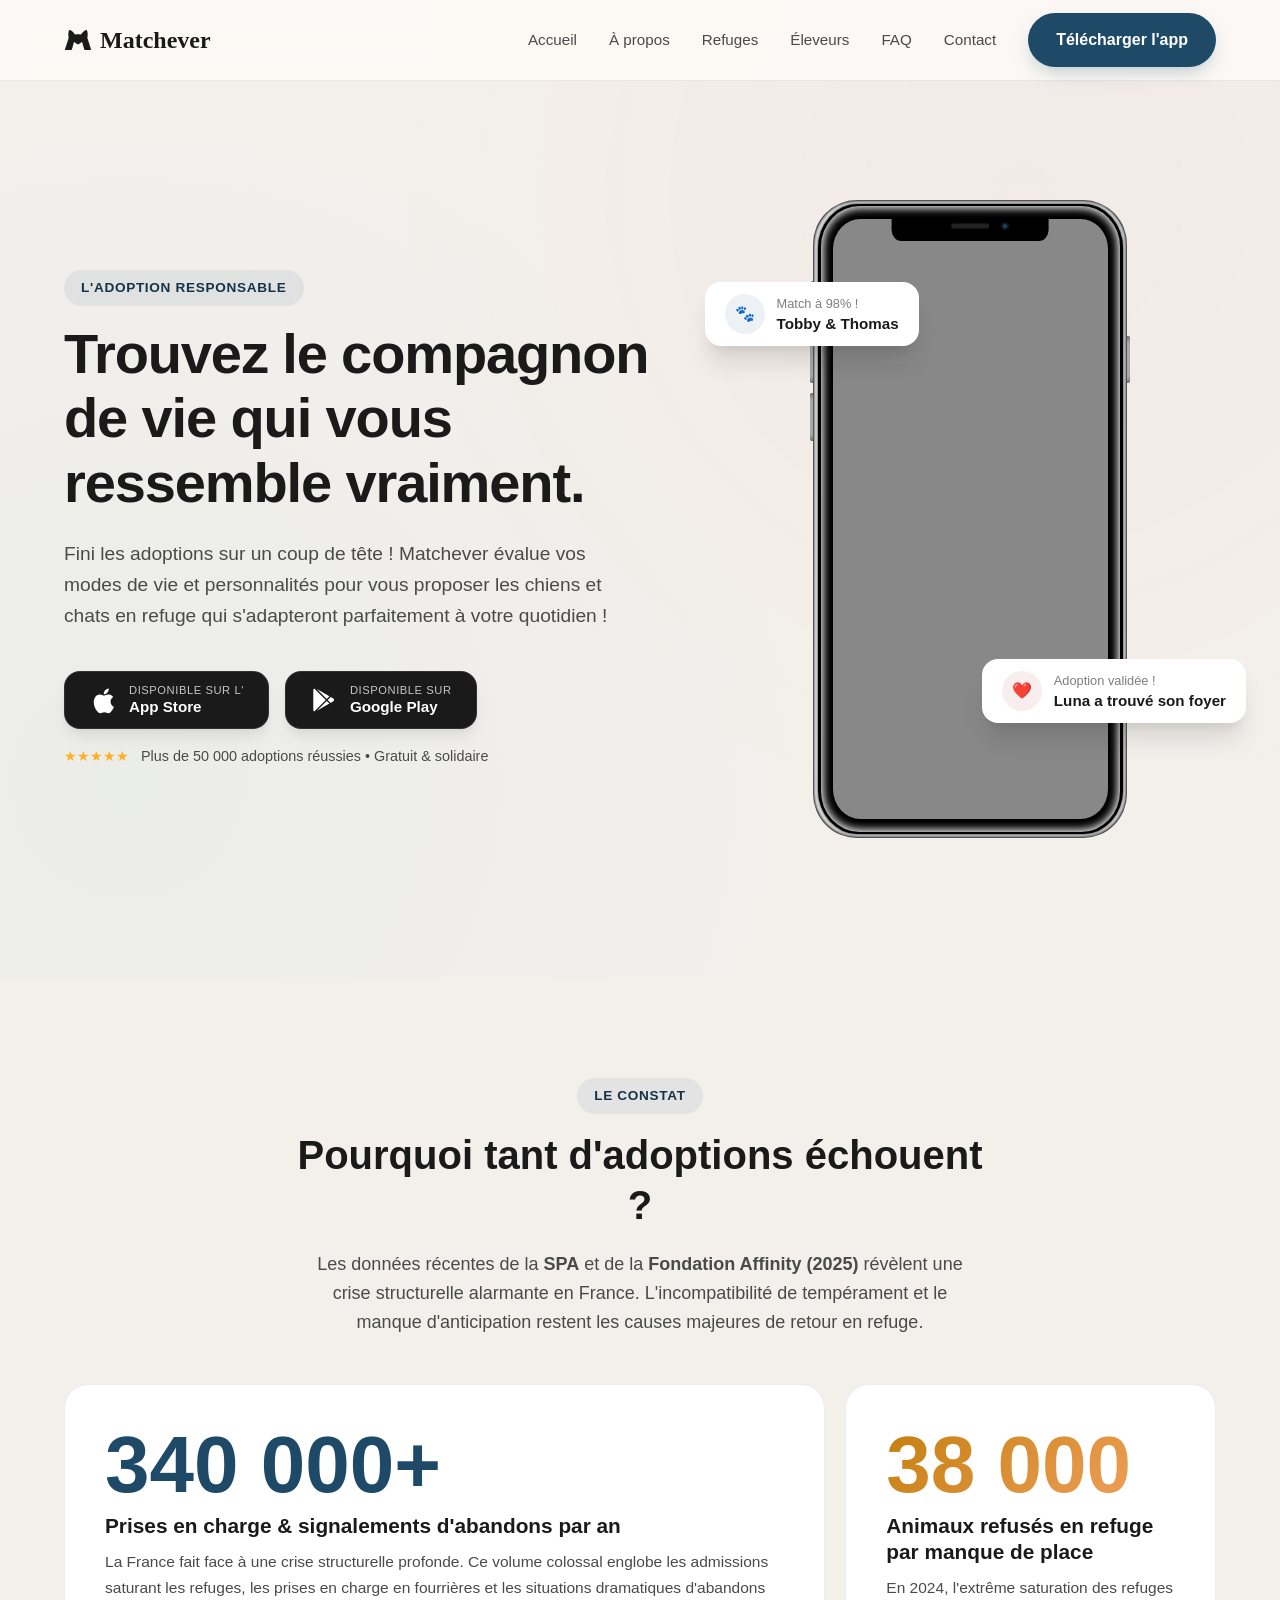
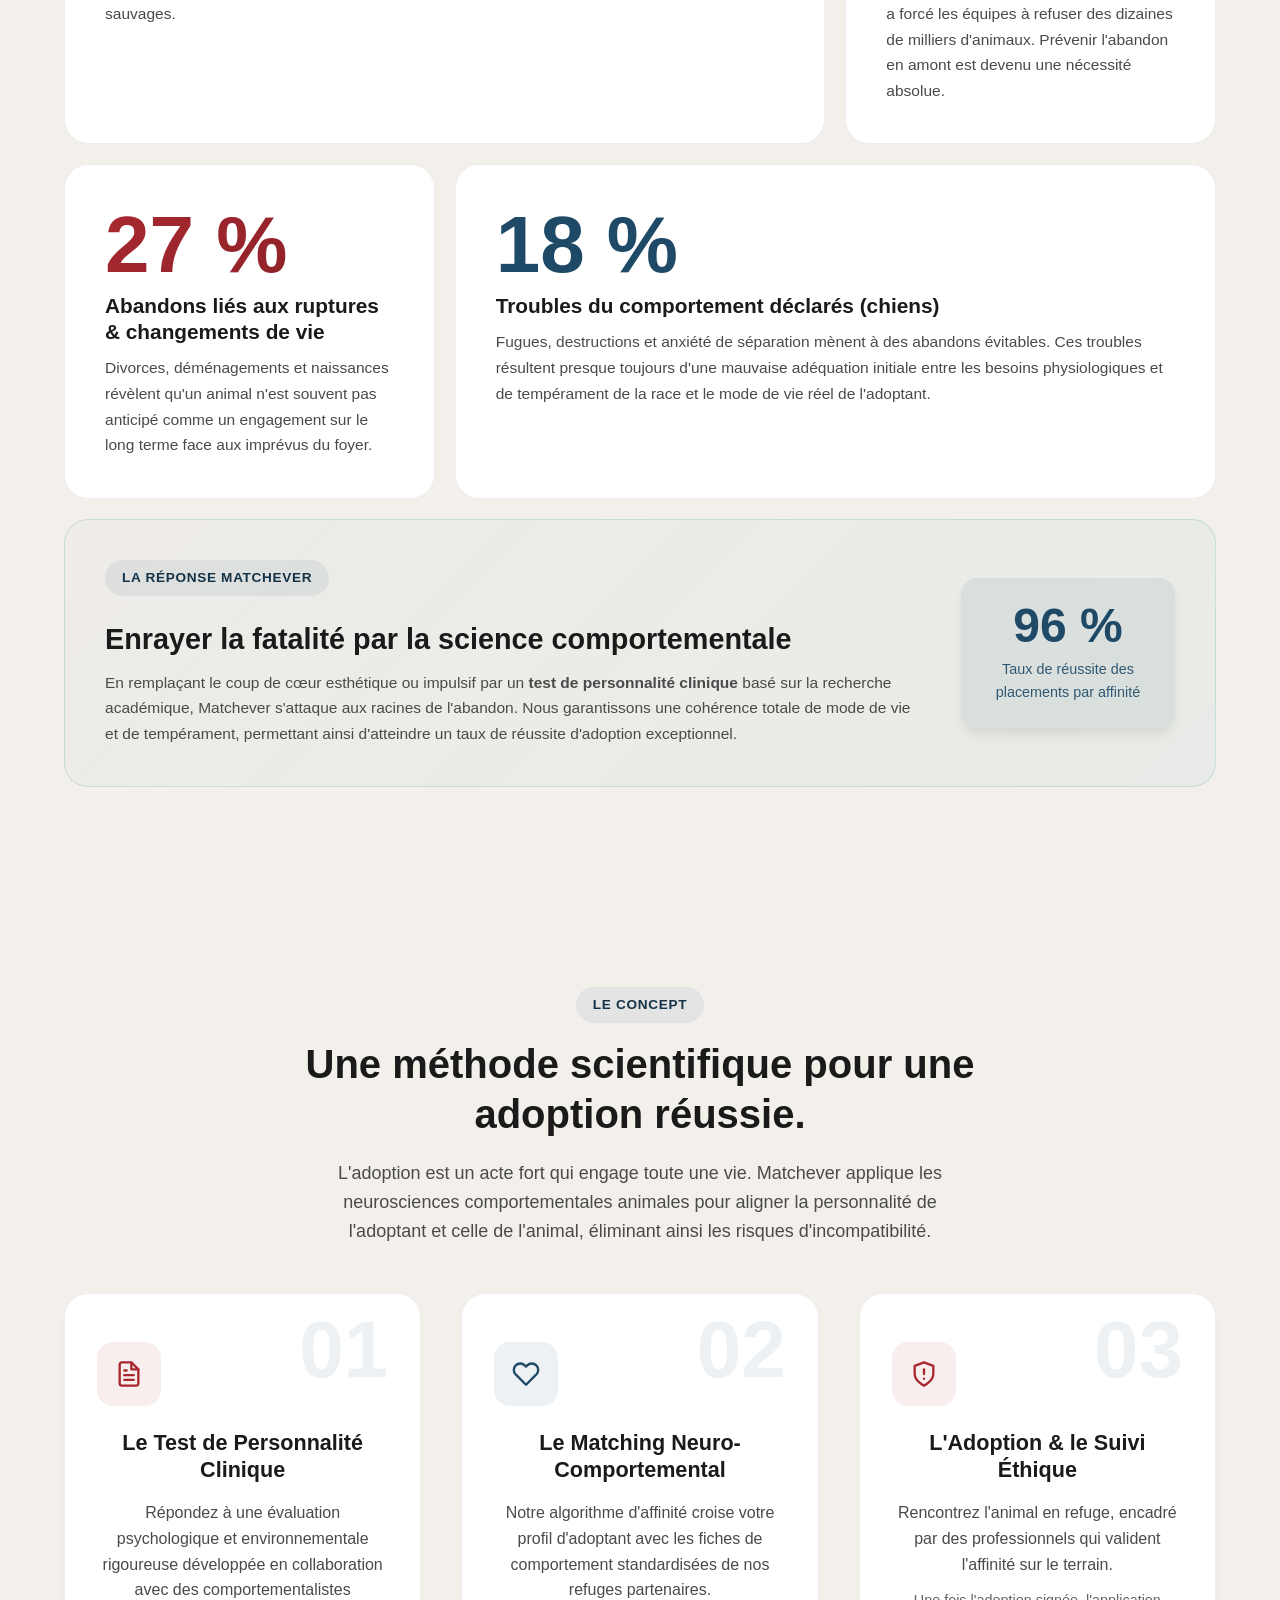
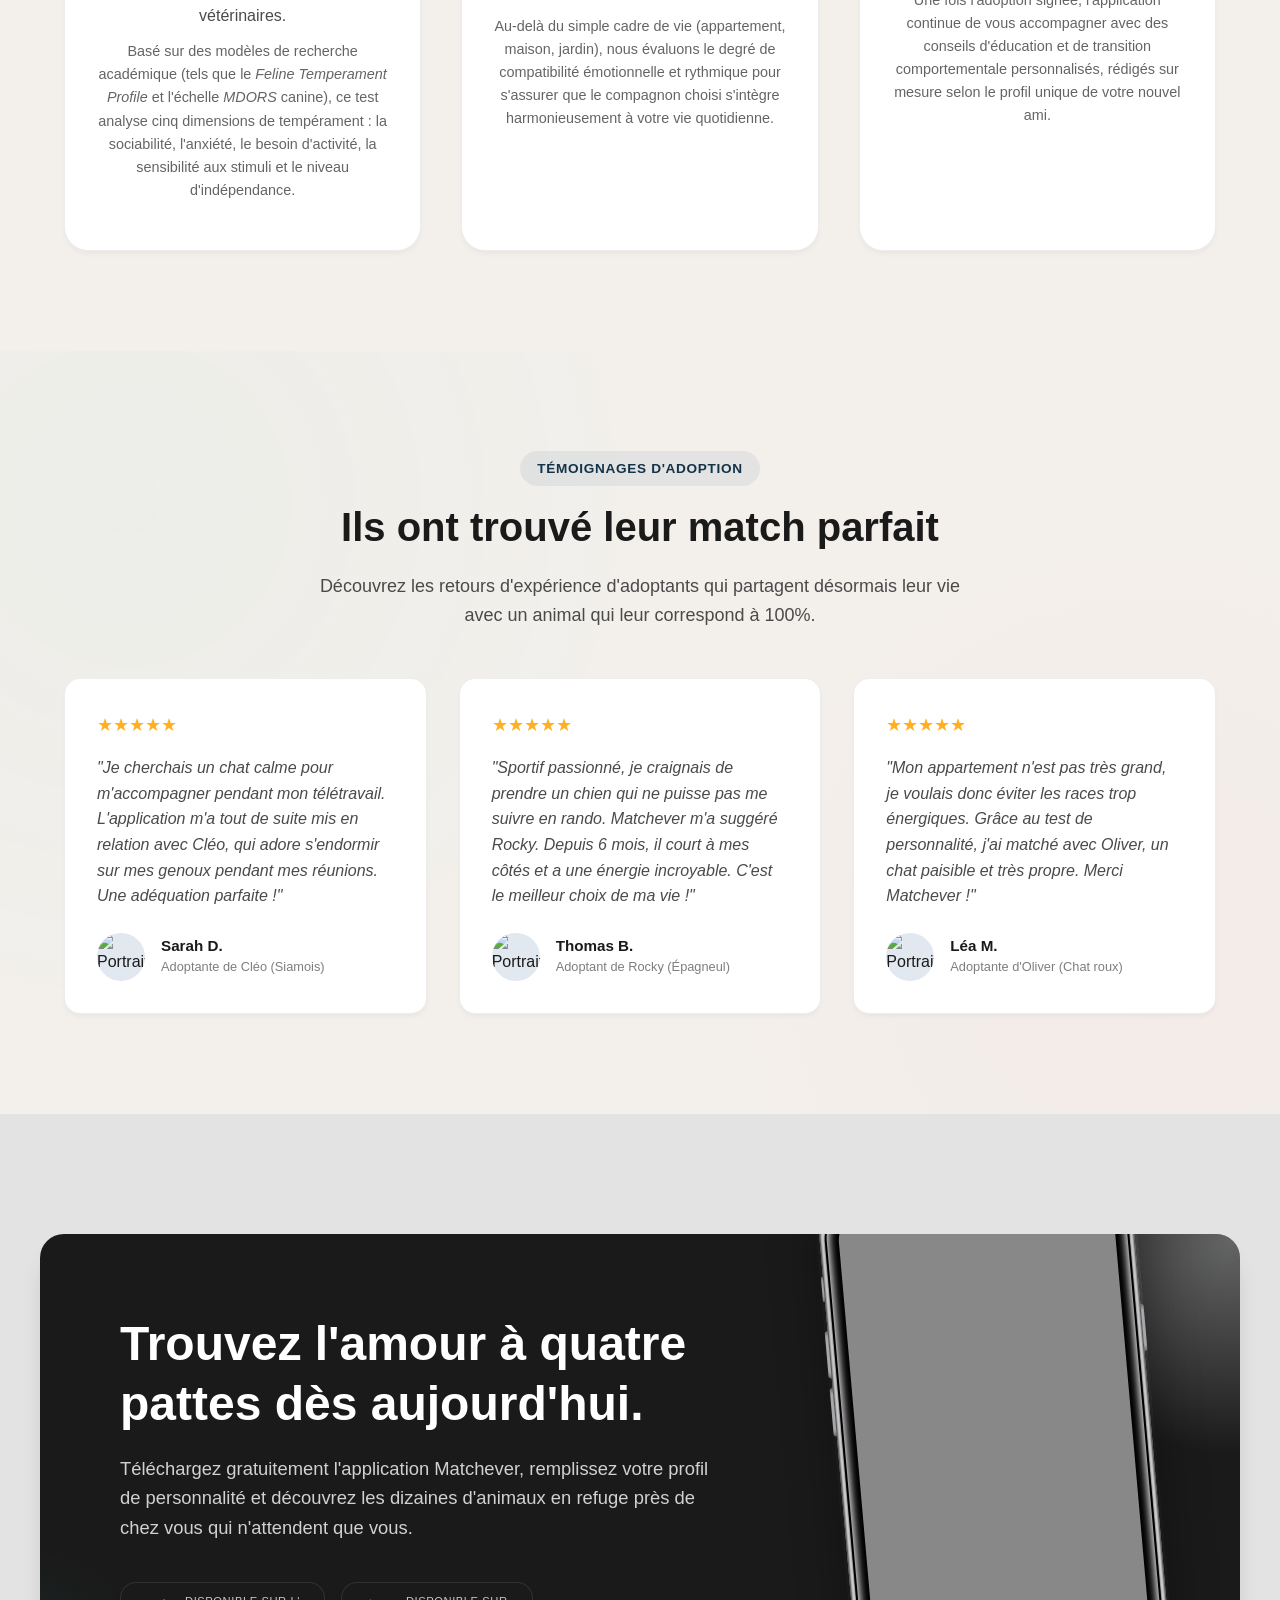
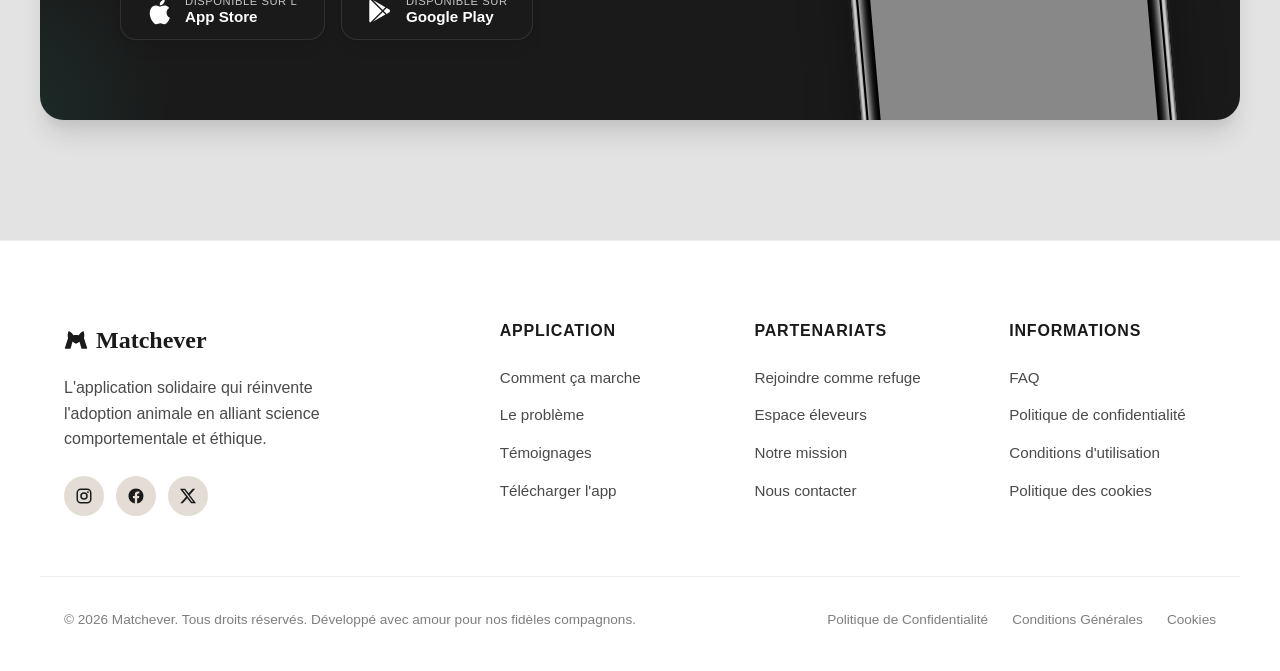
==== commit ffeb63a3: "Update index.html" ====
--- a/index.html
+++ b/index.html
@@ -127,6 +127,12 @@
               <span>Plus de 50 000 adoptions réussies • Gratuit &amp; solidaire</span>
             </div>
           </div>
+          
+          <!-- Button Rive -->
+            <button id="rive-cat-button" type="button" data-rive-src="button.riv"
+              data-rive-state-machine="State Machine 1" aria-label="Aller aux liens de téléchargement de l'application">
+              <canvas id="rive-cat-canvas" aria-hidden="true"></canvas>
+            </button>
         </div>
 
         <!-- Interactive Card Swipe Mockup -->
@@ -542,7 +548,8 @@
   </footer>
 
   <!-- Scripts -->
+  <script src="https://unpkg.com/@rive-app/canvas@2.38.3/rive.js"></script>
   <script src="app.js"></script>
 </body>
 
-</html>+</html>
--- a/style.css
+++ b/style.css
@@ -1,34 +1,56 @@
+.hero-content {
+  position: relative;
+}
+
+#rive-cat-button {
+  position: absolute;
+  bottom: 0;
+  left: 0;
+  transform: translate(-35%, 80%);
+}
+
+@media (max-width: 900px) {
+  #rive-cat-button {
+    transform: translate(-35%, 65%);
+  }
+}
+
 /* Google Fonts Import */
-@import url('https://fonts.googleapis.com/css2?family=Agbalumo&family=Familjen+Grotesk:ital,wght@0,400..700;1,400..700&family=Montserrat:ital,wght@0,300..700;1,300..700&display=swap');
+@import url("https://fonts.googleapis.com/css2?family=Agbalumo&family=Familjen+Grotesk:ital,wght@0,400..700;1,400..700&family=Montserrat:ital,wght@0,300..700;1,300..700&display=swap");
 
 /* Design System Variables */
 :root {
-  --primary: #1E4A68;
+  --primary: #1e4a68;
   --primary-hover: #153348;
   --primary-light: rgba(30, 74, 104, 0.08);
   --primary-dark: #153348;
-  --secondary: #A82830;
+  --secondary: #a82830;
   --secondary-hover: #862026;
   --secondary-light: rgba(168, 40, 48, 0.08);
   --secondary-dark: #862026;
-  --accent: #C48010;
+  --accent: #c48010;
 
   /* Background colors */
-  --bg-primary: #F3F0EC;
-  --bg-secondary: #E4DDD5;
-  --bg-white: #FFFFFF;
-  --bg-dark: #1A1A1A;
+  --bg-primary: #f3f0ec;
+  --bg-secondary: #e4ddd5;
+  --bg-white: #ffffff;
+  --bg-dark: #1a1a1a;
 
   /* Text colors */
-  --text-primary: #1A1A1A;
-  --text-secondary: #4A4A4A;
-  --text-light: #7E7E7E;
+  --text-primary: #1a1a1a;
+  --text-secondary: #4a4a4a;
+  --text-light: #7e7e7e;
 
   /* Shadow & borders */
   --border-color: rgba(26, 26, 26, 0.08);
-  --shadow-sm: 0 4px 6px -1px rgba(0, 0, 0, 0.03), 0 2px 4px -1px rgba(0, 0, 0, 0.02);
-  --shadow-md: 0 10px 15px -3px rgba(26, 26, 26, 0.08), 0 4px 6px -2px rgba(26, 26, 26, 0.04);
-  --shadow-lg: 0 20px 25px -5px rgba(26, 26, 26, 0.12), 0 10px 10px -5px rgba(26, 26, 26, 0.06);
+  --shadow-sm:
+    0 4px 6px -1px rgba(0, 0, 0, 0.03), 0 2px 4px -1px rgba(0, 0, 0, 0.02);
+  --shadow-md:
+    0 10px 15px -3px rgba(26, 26, 26, 0.08),
+    0 4px 6px -2px rgba(26, 26, 26, 0.04);
+  --shadow-lg:
+    0 20px 25px -5px rgba(26, 26, 26, 0.12),
+    0 10px 10px -5px rgba(26, 26, 26, 0.06);
   --shadow-card: 0 30px 60px -15px rgba(26, 26, 26, 0.15);
 
   /* Transitions */
@@ -73,7 +95,7 @@
 }
 
 body {
-  font-family: 'Montserrat', sans-serif;
+  font-family: "Montserrat", sans-serif;
   background-color: var(--bg-primary);
   color: var(--text-primary);
   line-height: 1.6;
@@ -84,7 +106,7 @@
 h2,
 h3,
 h4 {
-  font-family: 'Familjen Grotesk', sans-serif;
+  font-family: "Familjen Grotesk", sans-serif;
   font-weight: 700;
   line-height: 1.25;
   color: var(--text-primary);
@@ -149,7 +171,6 @@
   border: 0;
 }
 
-
 /* Buttons */
 .btn {
   display: inline-flex;
@@ -160,7 +181,7 @@
   border-radius: var(--radius-full);
   font-weight: 600;
   transition: var(--transition-normal);
-  font-family: 'Familjen Grotesk', sans-serif;
+  font-family: "Familjen Grotesk", sans-serif;
 }
 
 .btn-primary {
@@ -258,7 +279,7 @@
 .app-badge-large {
   font-size: 0.95rem;
   font-weight: 700;
-  font-family: 'Familjen Grotesk', sans-serif;
+  font-family: "Familjen Grotesk", sans-serif;
 }
 
 /* Header & Navigation */
@@ -297,7 +318,7 @@
   display: flex;
   align-items: center;
   gap: 8px;
-  font-family: 'Agbalumo', cursive;
+  font-family: "Agbalumo", cursive;
   font-weight: 800;
   font-size: 1.5rem;
   color: var(--text-primary);
@@ -322,7 +343,7 @@
 }
 
 .nav-link::after {
-  content: '';
+  content: "";
   position: absolute;
   bottom: -4px;
   left: 0;
@@ -439,8 +460,17 @@
 .hero {
   padding-top: 180px;
   padding-bottom: 120px;
-  background: radial-gradient(circle at 80% 20%, rgba(255, 90, 95, 0.04) 0%, transparent 50%),
-    radial-gradient(circle at 10% 80%, rgba(42, 157, 143, 0.04) 0%, transparent 50%);
+  background:
+    radial-gradient(
+      circle at 80% 20%,
+      rgba(255, 90, 95, 0.04) 0%,
+      transparent 50%
+    ),
+    radial-gradient(
+      circle at 10% 80%,
+      rgba(42, 157, 143, 0.04) 0%,
+      transparent 50%
+    );
   overflow: hidden;
 }
 
@@ -481,7 +511,7 @@
 
 .hero-rating {
   display: flex;
-  color: #FFB020;
+  color: #ffb020;
 }
 
 /* Phone Mockup & Card Swipe Widget */
@@ -522,7 +552,7 @@
 
 .phone-screen {
   flex: 1;
-  background-color: #F8F9FA;
+  background-color: #f8f9fa;
   position: relative;
   display: flex;
   flex-direction: column;
@@ -540,7 +570,7 @@
 }
 
 .screen-logo {
-  font-family: 'Agbalumo', cursive;
+  font-family: "Agbalumo", cursive;
   font-weight: 800;
   font-size: 1.1rem;
   color: var(--primary);
@@ -553,7 +583,7 @@
   width: 28px;
   height: 28px;
   border-radius: var(--radius-full);
-  background-color: #E2E8F0;
+  background-color: #e2e8f0;
   overflow: hidden;
 }
 
@@ -579,7 +609,9 @@
   cursor: grab;
   user-select: none;
   transform-origin: 50% 100%;
-  transition: transform var(--transition-normal), opacity var(--transition-normal);
+  transition:
+    transform var(--transition-normal),
+    opacity var(--transition-normal);
 }
 
 .swipe-card.dragging {
@@ -590,7 +622,7 @@
 .card-img-container {
   flex: 1;
   position: relative;
-  background-color: #E2E8F0;
+  background-color: #e2e8f0;
   overflow: hidden;
 }
 
@@ -633,15 +665,15 @@
 
 .card-stamp.like {
   left: 20px;
-  border-color: #2A9D8F;
-  color: #2A9D8F;
+  border-color: #2a9d8f;
+  color: #2a9d8f;
   transform: rotate(-10deg);
 }
 
 .card-stamp.nope {
   right: 20px;
-  border-color: #FF5A5F;
-  color: #FF5A5F;
+  border-color: #ff5a5f;
+  color: #ff5a5f;
   transform: rotate(10deg);
 }
 
@@ -668,14 +700,14 @@
   font-size: 0.7rem;
   padding: 3px 8px;
   border-radius: var(--radius-full);
-  background-color: #EDF2F7;
+  background-color: #edf2f7;
   color: var(--text-secondary);
   font-weight: 500;
 }
 
 .card-tag.pet-match {
-  background-color: #E6FFFA;
-  color: #1A7F64;
+  background-color: #e6fffa;
+  color: #1a7f64;
 }
 
 .card-loc {
@@ -741,7 +773,7 @@
 }
 
 .btn-swipe.info:hover {
-  background-color: #EDF2F7;
+  background-color: #edf2f7;
   color: var(--text-primary);
 }
 
@@ -901,7 +933,7 @@
 }
 
 .step-num {
-  font-family: 'Familjen Grotesk', sans-serif;
+  font-family: "Familjen Grotesk", sans-serif;
   font-size: 5rem;
   font-weight: 800;
   line-height: 1;
@@ -971,7 +1003,7 @@
 
 .quiz-progress {
   height: 6px;
-  background-color: #E2E8F0;
+  background-color: #e2e8f0;
   border-radius: var(--radius-full);
   margin-bottom: 40px;
   overflow: hidden;
@@ -1046,7 +1078,7 @@
 }
 
 .quiz-option.selected .option-dot::after {
-  content: '';
+  content: "";
   width: 8px;
   height: 8px;
   border-radius: var(--radius-full);
@@ -1117,7 +1149,7 @@
 .result-img {
   height: 240px;
   position: relative;
-  background-color: #E2E8F0;
+  background-color: #e2e8f0;
 }
 
 .result-img img {
@@ -1279,7 +1311,7 @@
 .pet-img-container {
   height: 220px;
   position: relative;
-  background-color: #E2E8F0;
+  background-color: #e2e8f0;
 }
 
 .pet-img-container img {
@@ -1370,8 +1402,17 @@
 
 /* Testimonials Section */
 .testimonials {
-  background: radial-gradient(circle at 10% 20%, rgba(42, 157, 143, 0.03) 0%, transparent 40%),
-    radial-gradient(circle at 90% 80%, rgba(255, 90, 95, 0.03) 0%, transparent 40%);
+  background:
+    radial-gradient(
+      circle at 10% 20%,
+      rgba(42, 157, 143, 0.03) 0%,
+      transparent 40%
+    ),
+    radial-gradient(
+      circle at 90% 80%,
+      rgba(255, 90, 95, 0.03) 0%,
+      transparent 40%
+    );
 }
 
 .testimonials-grid {
@@ -1391,7 +1432,7 @@
 }
 
 .testimonial-rating {
-  color: #FFB020;
+  color: #ffb020;
   font-size: 1.1rem;
   margin-bottom: 16px;
 }
@@ -1414,7 +1455,7 @@
   width: 48px;
   height: 48px;
   border-radius: var(--radius-full);
-  background-color: #E2E8F0;
+  background-color: #e2e8f0;
   overflow: hidden;
 }
 
@@ -1458,7 +1499,7 @@
 }
 
 .stat-item h3 {
-  font-family: 'Familjen Grotesk', sans-serif;
+  font-family: "Familjen Grotesk", sans-serif;
   font-size: 3.5rem;
   font-weight: 800;
   color: var(--primary);
@@ -1498,8 +1539,20 @@
   width: 100%;
   overflow: hidden;
   position: relative;
-  mask-image: linear-gradient(to right, transparent, black 15%, black 85%, transparent);
-  -webkit-mask-image: linear-gradient(to right, transparent, black 15%, black 85%, transparent);
+  mask-image: linear-gradient(
+    to right,
+    transparent,
+    black 15%,
+    black 85%,
+    transparent
+  );
+  -webkit-mask-image: linear-gradient(
+    to right,
+    transparent,
+    black 15%,
+    black 85%,
+    transparent
+  );
 }
 
 .logo-track {
@@ -1512,7 +1565,7 @@
 
 .logo-item {
   color: rgba(255, 255, 255, 0.4);
-  font-family: 'Familjen Grotesk', sans-serif;
+  font-family: "Familjen Grotesk", sans-serif;
   font-weight: 700;
   font-size: 1.4rem;
   display: flex;
@@ -1554,26 +1607,34 @@
 }
 
 .cta-container::before {
-  content: '';
+  content: "";
   position: absolute;
   top: -50%;
   right: -20%;
   width: 500px;
   height: 500px;
   border-radius: 50%;
-  background: radial-gradient(circle, rgba(194, 195, 196, 0.438) 0%, transparent 60%);
+  background: radial-gradient(
+    circle,
+    rgba(194, 195, 196, 0.438) 0%,
+    transparent 60%
+  );
   z-index: 1;
 }
 
 .cta-container::after {
-  content: '';
+  content: "";
   position: absolute;
   bottom: -40%;
   left: -20%;
   width: 400px;
   height: 400px;
   border-radius: 50%;
-  background: radial-gradient(circle, rgba(42, 157, 143, 0.15) 0%, transparent 60%);
+  background: radial-gradient(
+    circle,
+    rgba(42, 157, 143, 0.15) 0%,
+    transparent 60%
+  );
   z-index: 1;
 }
 
@@ -1733,7 +1794,9 @@
 .reveal {
   opacity: 0;
   transform: translateY(30px);
-  transition: opacity var(--transition-slow), transform var(--transition-slow);
+  transition:
+    opacity var(--transition-slow),
+    transform var(--transition-slow);
 }
 
 .reveal.revealed {
@@ -1752,18 +1815,22 @@
   padding-bottom: 80px;
   position: relative;
   overflow: hidden;
-  background: linear-gradient(135deg, var(--bg-primary) 0%, var(--bg-secondary) 100%);
+  background: linear-gradient(
+    135deg,
+    var(--bg-primary) 0%,
+    var(--bg-secondary) 100%
+  );
 }
 
 .page-hero::before {
-  content: '';
+  content: "";
   position: absolute;
   inset: 0;
   z-index: 0;
 }
 
 .page-hero::after {
-  content: '';
+  content: "";
   position: absolute;
   bottom: 0;
   left: 0;
@@ -1829,14 +1896,13 @@
 .page-hero-orb-2 {
   width: 280px;
   height: 280px;
-  background: radial-gradient(circle, rgba(42, 157, 143, 0.10), transparent);
+  background: radial-gradient(circle, rgba(42, 157, 143, 0.1), transparent);
   bottom: -60px;
   left: 20%;
   animation-delay: 4s;
 }
 
 @keyframes orbPulse {
-
   0%,
   100% {
     transform: scale(1) translate(0, 0);
@@ -1868,7 +1934,9 @@
   padding: 40px;
   position: relative;
   overflow: hidden;
-  transition: transform var(--transition-normal), box-shadow var(--transition-normal);
+  transition:
+    transform var(--transition-normal),
+    box-shadow var(--transition-normal);
 }
 
 .bento-card:hover {
@@ -1877,7 +1945,7 @@
 }
 
 .bento-card::before {
-  content: '';
+  content: "";
   position: absolute;
   top: 0;
   left: 0;
@@ -1912,7 +1980,6 @@
 }
 
 @media (max-width: 900px) {
-
   .bento-wide,
   .bento-narrow,
   .bento-half,
@@ -1934,7 +2001,11 @@
 }
 
 .bento-card-icon.secondary {
-  background: linear-gradient(135deg, var(--secondary-light), rgba(42, 157, 143, 0.15));
+  background: linear-gradient(
+    135deg,
+    var(--secondary-light),
+    rgba(42, 157, 143, 0.15)
+  );
 }
 
 .bento-card h3 {
@@ -1950,7 +2021,7 @@
 
 /* Big stat inside bento */
 .bento-stat-big {
-  font-family: 'Familjen Grotesk', sans-serif;
+  font-family: "Familjen Grotesk", sans-serif;
   font-size: 5rem;
   font-weight: 800;
   line-height: 1;
@@ -1981,7 +2052,11 @@
   align-items: flex-start;
   gap: 20px;
   padding: 20px 24px;
-  background: linear-gradient(135deg, rgba(253, 251, 247, 0.9), rgba(246, 243, 236, 0.7));
+  background: linear-gradient(
+    135deg,
+    rgba(253, 251, 247, 0.9),
+    rgba(246, 243, 236, 0.7)
+  );
   backdrop-filter: blur(10px);
   border: 1px solid rgba(229, 62, 66, 0.12);
   border-radius: var(--radius-md);
@@ -1991,7 +2066,7 @@
 }
 
 .mission-value::before {
-  content: '';
+  content: "";
   position: absolute;
   left: 0;
   top: 0;
@@ -2017,7 +2092,7 @@
   font-size: 1.05rem;
   color: var(--text-primary);
   margin-bottom: 4px;
-  font-family: 'Familjen Grotesk', sans-serif;
+  font-family: "Familjen Grotesk", sans-serif;
 }
 
 .mission-value p {
@@ -2072,16 +2147,24 @@
   align-items: center;
   justify-content: center;
   font-size: 1.4rem;
-  background: linear-gradient(135deg, var(--primary-light), rgba(231, 111, 81, 0.1));
+  background: linear-gradient(
+    135deg,
+    var(--primary-light),
+    rgba(231, 111, 81, 0.1)
+  );
   flex-shrink: 0;
 }
 
 .overlay-icon.green {
-  background: linear-gradient(135deg, var(--secondary-light), rgba(42, 157, 143, 0.15));
+  background: linear-gradient(
+    135deg,
+    var(--secondary-light),
+    rgba(42, 157, 143, 0.15)
+  );
 }
 
 .overlay-stat-num {
-  font-family: 'Familjen Grotesk', sans-serif;
+  font-family: "Familjen Grotesk", sans-serif;
   font-size: 1.5rem;
   font-weight: 800;
   color: var(--text-primary);
@@ -2136,7 +2219,7 @@
 }
 
 .team-img::after {
-  content: '';
+  content: "";
   position: absolute;
   inset: 0;
   background: linear-gradient(to top, rgba(29, 45, 68, 0.3), transparent 50%);
@@ -2271,7 +2354,11 @@
    FAQ — Glassmorphism Sidebar + Accordion
    ============================================ */
 .faq-section {
-  background: linear-gradient(160deg, var(--bg-primary) 0%, var(--bg-secondary) 100%);
+  background: linear-gradient(
+    160deg,
+    var(--bg-primary) 0%,
+    var(--bg-secondary) 100%
+  );
 }
 
 .faq-container {
@@ -2307,7 +2394,7 @@
 }
 
 .faq-nav-link::before {
-  content: '';
+  content: "";
   position: absolute;
   left: 0;
   top: 50%;
@@ -2370,7 +2457,7 @@
 }
 
 .faq-group-title::after {
-  content: '';
+  content: "";
   position: absolute;
   bottom: -2px;
   left: 0;
@@ -2407,7 +2494,7 @@
 .faq-question {
   padding: 20px 24px;
   font-weight: 600;
-  font-family: 'Familjen Grotesk', sans-serif;
+  font-family: "Familjen Grotesk", sans-serif;
   font-size: 1rem;
   color: var(--text-primary);
   cursor: pointer;
@@ -2425,7 +2512,7 @@
 }
 
 .faq-question::after {
-  content: '+';
+  content: "+";
   font-size: 1.4rem;
   font-weight: 300;
   color: var(--primary);
@@ -2442,7 +2529,7 @@
 }
 
 .faq-item[open] .faq-question::after {
-  content: '−';
+  content: "−";
   transform: rotate(180deg);
 }
 
@@ -2548,7 +2635,9 @@
   font-size: 0.97rem;
   color: var(--text-primary);
   background: var(--bg-primary);
-  transition: border-color var(--transition-fast), box-shadow var(--transition-fast);
+  transition:
+    border-color var(--transition-fast),
+    box-shadow var(--transition-fast);
 }
 
 .form-group input:focus,
@@ -2589,7 +2678,11 @@
 
 .form-success {
   padding: 16px 20px;
-  background: linear-gradient(135deg, var(--secondary-light), rgba(42, 157, 143, 0.08));
+  background: linear-gradient(
+    135deg,
+    var(--secondary-light),
+    rgba(42, 157, 143, 0.08)
+  );
   border: 1px solid rgba(42, 157, 143, 0.3);
   border-radius: var(--radius-md);
   color: var(--secondary-dark);
@@ -2682,12 +2775,16 @@
 }
 
 .map-placeholder::before {
-  content: '';
+  content: "";
   position: absolute;
   inset: 0;
   background:
-    radial-gradient(circle at 60% 40%, rgba(229, 62, 66, 0.15), transparent 50%),
-    radial-gradient(circle at 20% 70%, rgba(42, 157, 143, 0.1), transparent 50%);
+    radial-gradient(
+      circle at 60% 40%,
+      rgba(62, 148, 229, 0.15),
+      transparent 50%
+    ),
+    radial-gradient(circle at 20% 70%, rgba(24, 103, 207, 0.1), transparent 50%);
 }
 
 .map-pin {
@@ -2698,7 +2795,6 @@
 }
 
 @keyframes mapPinBounce {
-
   0%,
   100% {
     transform: translateY(0);
@@ -2758,7 +2854,11 @@
    SUPPORT SECTION — Trendy option cards
    ============================================ */
 .support-section {
-  background: linear-gradient(135deg, var(--primary-light) 0%, rgba(231, 111, 81, 0.05) 100%);
+  background: linear-gradient(
+    135deg,
+    var(--primary-light) 0%,
+    rgba(231, 111, 81, 0.05) 100%
+  );
 }
 
 .support-options {
@@ -2789,10 +2889,10 @@
 }
 
 .support-option-card::after {
-  content: '';
+  content: "";
   position: absolute;
   inset: 0;
-  background: linear-gradient(135deg, rgba(229, 62, 66, 0.04), transparent);
+  background: linear-gradient(135deg, rgba(48, 120, 255, 0), transparent);
   opacity: 0;
   transition: opacity var(--transition-normal);
 }
@@ -2800,7 +2900,7 @@
 .support-option-card:hover {
   transform: translateY(-8px);
   border-color: var(--primary);
-  box-shadow: 0 20px 40px -8px rgba(229, 62, 66, 0.2);
+  box-shadow: 0 20px 40px -8px rgba(62, 107, 229, 0.2);
 }
 
 .support-option-card:hover::after {
@@ -2856,7 +2956,7 @@
 }
 
 .feature-card::before {
-  content: '';
+  content: "";
   position: absolute;
   bottom: 0;
   left: 0;
@@ -2882,15 +2982,17 @@
   border-color: rgba(231, 111, 81, 0.2);
 }
 
-
-
 .feature-icon {
   font-size: 2rem;
   margin-bottom: 18px;
   display: block;
   width: 56px;
   height: 56px;
-  background: linear-gradient(135deg, var(--secondary-light), rgba(42, 157, 143, 0.08));
+  background: linear-gradient(
+    135deg,
+    var(--secondary-light),
+    rgba(42, 157, 143, 0.08)
+  );
   border-radius: 16px;
   display: flex;
   align-items: center;
@@ -2898,7 +3000,11 @@
 }
 
 .feature-card-premium .feature-icon {
-  background: linear-gradient(135deg, var(--primary-light), rgba(231, 111, 81, 0.1));
+  background: linear-gradient(
+    135deg,
+    var(--primary-light),
+    rgba(231, 111, 81, 0.1)
+  );
 }
 
 .feature-card h3 {
@@ -2955,7 +3061,11 @@
    VISUAL STAT CARDS (refuge / eleveur pages)
    ============================================ */
 .visual-card {
-  background: linear-gradient(135deg, var(--secondary) 0%, var(--secondary-dark) 100%);
+  background: linear-gradient(
+    135deg,
+    var(--secondary) 0%,
+    var(--secondary-dark) 100%
+  );
   border-radius: var(--radius-lg);
   padding: 48px 40px;
   color: white;
@@ -2968,7 +3078,7 @@
 }
 
 .visual-card::before {
-  content: '';
+  content: "";
   position: absolute;
   top: -40%;
   right: -20%;
@@ -2979,7 +3089,7 @@
 }
 
 .visual-card::after {
-  content: '';
+  content: "";
   position: absolute;
   bottom: -30%;
   left: -10%;
@@ -2990,7 +3100,7 @@
 }
 
 .visual-card-premium {
-  background: linear-gradient(135deg, #1D2D44 0%, #2d3748 100%);
+  background: linear-gradient(135deg, #1d2d44 0%, #2d3748 100%);
   box-shadow: 0 24px 48px -12px rgba(29, 45, 68, 0.4);
 }
 
@@ -3013,7 +3123,7 @@
 }
 
 .visual-stat-number {
-  font-family: 'Familjen Grotesk', sans-serif;
+  font-family: "Familjen Grotesk", sans-serif;
   font-size: 3.5rem;
   font-weight: 800;
   line-height: 1;
@@ -3030,7 +3140,11 @@
    HIGHLIGHT SECTION (refuge page)
    ============================================ */
 .highlight-section {
-  background: linear-gradient(135deg, var(--primary-light) 0%, rgba(42, 157, 143, 0.05) 100%);
+  background: linear-gradient(
+    135deg,
+    var(--primary-light) 0%,
+    rgba(42, 157, 143, 0.05) 100%
+  );
   border-top: 1px solid rgba(42, 96, 157, 0.1);
   border-bottom: 1px solid rgba(66, 156, 230, 0.1);
 }
@@ -3061,7 +3175,7 @@
 
 .highlight-badge span {
   display: block;
-  font-family: 'Familjen Grotesk', sans-serif;
+  font-family: "Familjen Grotesk", sans-serif;
   font-size: 3rem;
   font-weight: 800;
   color: var(--primary);
@@ -3114,7 +3228,11 @@
   display: block;
   width: 60px;
   height: 60px;
-  background: linear-gradient(135deg, var(--secondary-light), rgba(42, 157, 143, 0.08));
+  background: linear-gradient(
+    135deg,
+    var(--secondary-light),
+    rgba(42, 157, 143, 0.08)
+  );
   border-radius: 18px;
   display: flex;
   align-items: center;
@@ -3123,7 +3241,7 @@
 }
 
 .impact-item h3 {
-  font-family: 'Familjen Grotesk', sans-serif;
+  font-family: "Familjen Grotesk", sans-serif;
   font-size: 2.2rem;
   font-weight: 800;
   background: linear-gradient(135deg, var(--secondary), var(--secondary-dark));
@@ -3153,7 +3271,7 @@
 }
 
 .process-steps::before {
-  content: '';
+  content: "";
   position: absolute;
   top: 48px;
   left: 56px;
@@ -3176,7 +3294,7 @@
   border-radius: 50%;
   background: linear-gradient(135deg, var(--primary));
   color: white;
-  font-family: 'Familjen Grotesk', sans-serif;
+  font-family: "Familjen Grotesk", sans-serif;
   font-size: 1.4rem;
   font-weight: 800;
   display: flex;
@@ -3403,7 +3521,7 @@
 }
 
 .price-amount {
-  font-family: 'Familjen Grotesk', sans-serif;
+  font-family: "Familjen Grotesk", sans-serif;
   font-size: 3rem;
   font-weight: 800;
   color: var(--primary);
@@ -3469,7 +3587,7 @@
 
 .cta-store-divider::before,
 .cta-store-divider::after {
-  content: '';
+  content: "";
   flex: 1;
   height: 1px;
   background: rgba(255, 255, 255, 0.15);
@@ -3496,9 +3614,7 @@
 }
 
 .shimmer-on-hover:hover {
-  background: linear-gradient(90deg,
-      var(--primary) 0%,
-      var(--primary) 100%);
+  background: linear-gradient(90deg, var(--primary) 0%, var(--primary) 100%);
   background-size: 200% auto;
   animation: shimmer 1.5s linear infinite;
   -webkit-background-clip: text;
@@ -3535,7 +3651,7 @@
 }
 
 .scroll-indicator-wheel::after {
-  content: '';
+  content: "";
   width: 4px;
   height: 8px;
   background: var(--primary);
@@ -3548,7 +3664,6 @@
 }
 
 @keyframes scrollWheel {
-
   0%,
   100% {
     transform: translateX(-50%) translateY(0);
@@ -3562,7 +3677,6 @@
 }
 
 @keyframes scrollIndicatorFade {
-
   0%,
   100% {
     opacity: 0.5;
@@ -3678,18 +3792,18 @@
 }
 
 .scrolly-badge.impulse {
-  background-color: #FFEBEB;
-  color: #C92A3E;
+  background-color: #ffebeb;
+  color: #c92a3e;
 }
 
 .scrolly-badge.housing {
-  background-color: #FFF3E0;
-  color: #E65100;
+  background-color: #fff3e0;
+  color: #e65100;
 }
 
 .scrolly-badge.time {
-  background-color: #EDE7F6;
-  color: #5E35B1;
+  background-color: #ede7f6;
+  color: #5e35b1;
 }
 
 .scrolly-badge.solution {
@@ -3742,15 +3856,15 @@
 }
 
 .simulator-dot.red {
-  background-color: #EF4444;
+  background-color: #ef4444;
 }
 
 .simulator-dot.yellow {
-  background-color: #F59E0B;
+  background-color: #f59e0b;
 }
 
 .simulator-dot.green {
-  background-color: #10B981;
+  background-color: #10b981;
 }
 
 .simulator-title {
@@ -3766,7 +3880,7 @@
   position: relative;
   height: 240px;
   overflow: hidden;
-  background: #E2E8F0;
+  background: #e2e8f0;
 }
 
 .sim-scene {
@@ -3810,7 +3924,7 @@
 }
 
 .sim-pet-name {
-  font-family: 'Familjen Grotesk', sans-serif;
+  font-family: "Familjen Grotesk", sans-serif;
   font-size: 1.35rem;
   font-weight: 700;
   color: var(--text-primary);
@@ -3851,7 +3965,9 @@
 .metric-fill {
   height: 100%;
   border-radius: var(--radius-full);
-  transition: width var(--transition-normal), background-color var(--transition-normal);
+  transition:
+    width var(--transition-normal),
+    background-color var(--transition-normal);
 }
 
 .metric-fill.energy {
@@ -3882,7 +3998,7 @@
   display: flex;
   align-items: center;
   justify-content: center;
-  font-family: 'Familjen Grotesk', sans-serif;
+  font-family: "Familjen Grotesk", sans-serif;
   font-size: 1.25rem;
   font-weight: 800;
   transition: all var(--transition-normal);
@@ -3960,7 +4076,7 @@
   box-shadow: inset 0 0 3px 1px #000;
 }
 
-.px--ls>.px__body {
+.px--ls > .px__body {
   top: 1%;
   right: 0;
   bottom: 1%;
@@ -3969,27 +4085,27 @@
 }
 
 .px__body:before {
-  content: '';
+  content: "";
   position: absolute;
-  top: .7%;
+  top: 0.7%;
   right: 1.4%;
-  bottom: .7%;
+  bottom: 0.7%;
   left: 1.4%;
   background-color: #000;
   border-radius: 13%/7%;
   box-shadow: 0 0 3px #000;
 }
 
-.px--ls>.px__body:before {
+.px--ls > .px__body:before {
   top: 1.4%;
-  right: .7%;
+  right: 0.7%;
   bottom: 1.4%;
-  left: .7%;
+  left: 0.7%;
   border-radius: 7%/13%;
 }
 
 .px__body:after {
-  content: '';
+  content: "";
   position: absolute;
   top: 1%;
   right: 2.3%;
@@ -4000,7 +4116,7 @@
   border-radius: 13%/6.5%;
 }
 
-.px--ls>.px__body:after {
+.px--ls > .px__body:after {
   top: 2.3%;
   right: 1%;
   bottom: 2.3%;
@@ -4042,14 +4158,14 @@
   top: 4%;
   left: 50%;
   width: 12%;
-  height: .8%;
+  height: 0.8%;
   border-radius: 5px;
 }
 
 .px--ls .px__body__speaker {
   top: 50%;
   left: 4%;
-  width: .8%;
+  width: 0.8%;
   height: 12%;
 }
 
@@ -4092,7 +4208,9 @@
 .px__body__right {
   position: absolute;
   background-color: #b5b8ba;
-  box-shadow: inset 0 5px 5px -3px rgba(0, 0, 0, .5), inset 0 -5px 5px -3px rgba(0, 0, 0, .5);
+  box-shadow:
+    inset 0 5px 5px -3px rgba(0, 0, 0, 0.5),
+    inset 0 -5px 5px -3px rgba(0, 0, 0, 0.5);
   transform: translate(0, -50%);
 }
 
@@ -4100,7 +4218,9 @@
 .px--ls .px__body__up,
 .px--ls .px__body__down,
 .px--ls .px__body__right {
-  box-shadow: inset 5px 0 5px -3px rgba(0, 0, 0, .5), inset -5px 0 5px -3px rgba(0, 0, 0, .5);
+  box-shadow:
+    inset 5px 0 5px -3px rgba(0, 0, 0, 0.5),
+    inset -5px 0 5px -3px rgba(0, 0, 0, 0.5);
   transform: translate(-50%, 0);
 }
 
@@ -4110,8 +4230,8 @@
 
 .px__body__mute {
   top: 14.7%;
-  left: -.7%;
-  width: .7%;
+  left: -0.7%;
+  width: 0.7%;
   height: 4%;
   border-radius: 1px 0 0 1px;
 }
@@ -4119,9 +4239,9 @@
 .px--ls .px__body__mute {
   top: auto;
   left: 14.7%;
-  bottom: -.7%;
+  bottom: -0.7%;
   width: 4%;
-  height: .7%;
+  height: 0.7%;
   border-radius: 0 0 1px 1px;
 }
 
@@ -4206,7 +4326,6 @@
   background-position: center center;
 }
 
-
 /* 3. L'interface de l'application à l'intérieur du téléphone */
 .app-interface {
   width: 100%;
@@ -4262,7 +4381,9 @@
   font-weight: 700;
   line-height: 1.2;
   margin: 0;
-  font-family: -apple-system, BlinkMacSystemFont, "Segoe UI", Roboto, Helvetica, Arial, sans-serif;
+  font-family:
+    -apple-system, BlinkMacSystemFont, "Segoe UI", Roboto, Helvetica, Arial,
+    sans-serif;
 }
 
 .app-header-title .accent-bold {
@@ -4364,7 +4485,8 @@
   font-weight: 800;
   margin: 0 0 2px 0;
   color: #fff;
-  font-family: -apple-system, BlinkMacSystemFont, "Segoe UI", Roboto, sans-serif;
+  font-family:
+    -apple-system, BlinkMacSystemFont, "Segoe UI", Roboto, sans-serif;
 }
 
 .card-info p {
@@ -4451,7 +4573,9 @@
   justify-content: center;
   cursor: pointer;
   box-shadow: 0 4px 12px rgba(0, 0, 0, 0.08);
-  transition: transform 0.2s ease, box-shadow 0.2s ease;
+  transition:
+    transform 0.2s ease,
+    box-shadow 0.2s ease;
   background-color: #fff;
 }
 
@@ -4523,4 +4647,4 @@
   border: 3px solid #fff;
   position: absolute;
   top: -8px;
-}+}
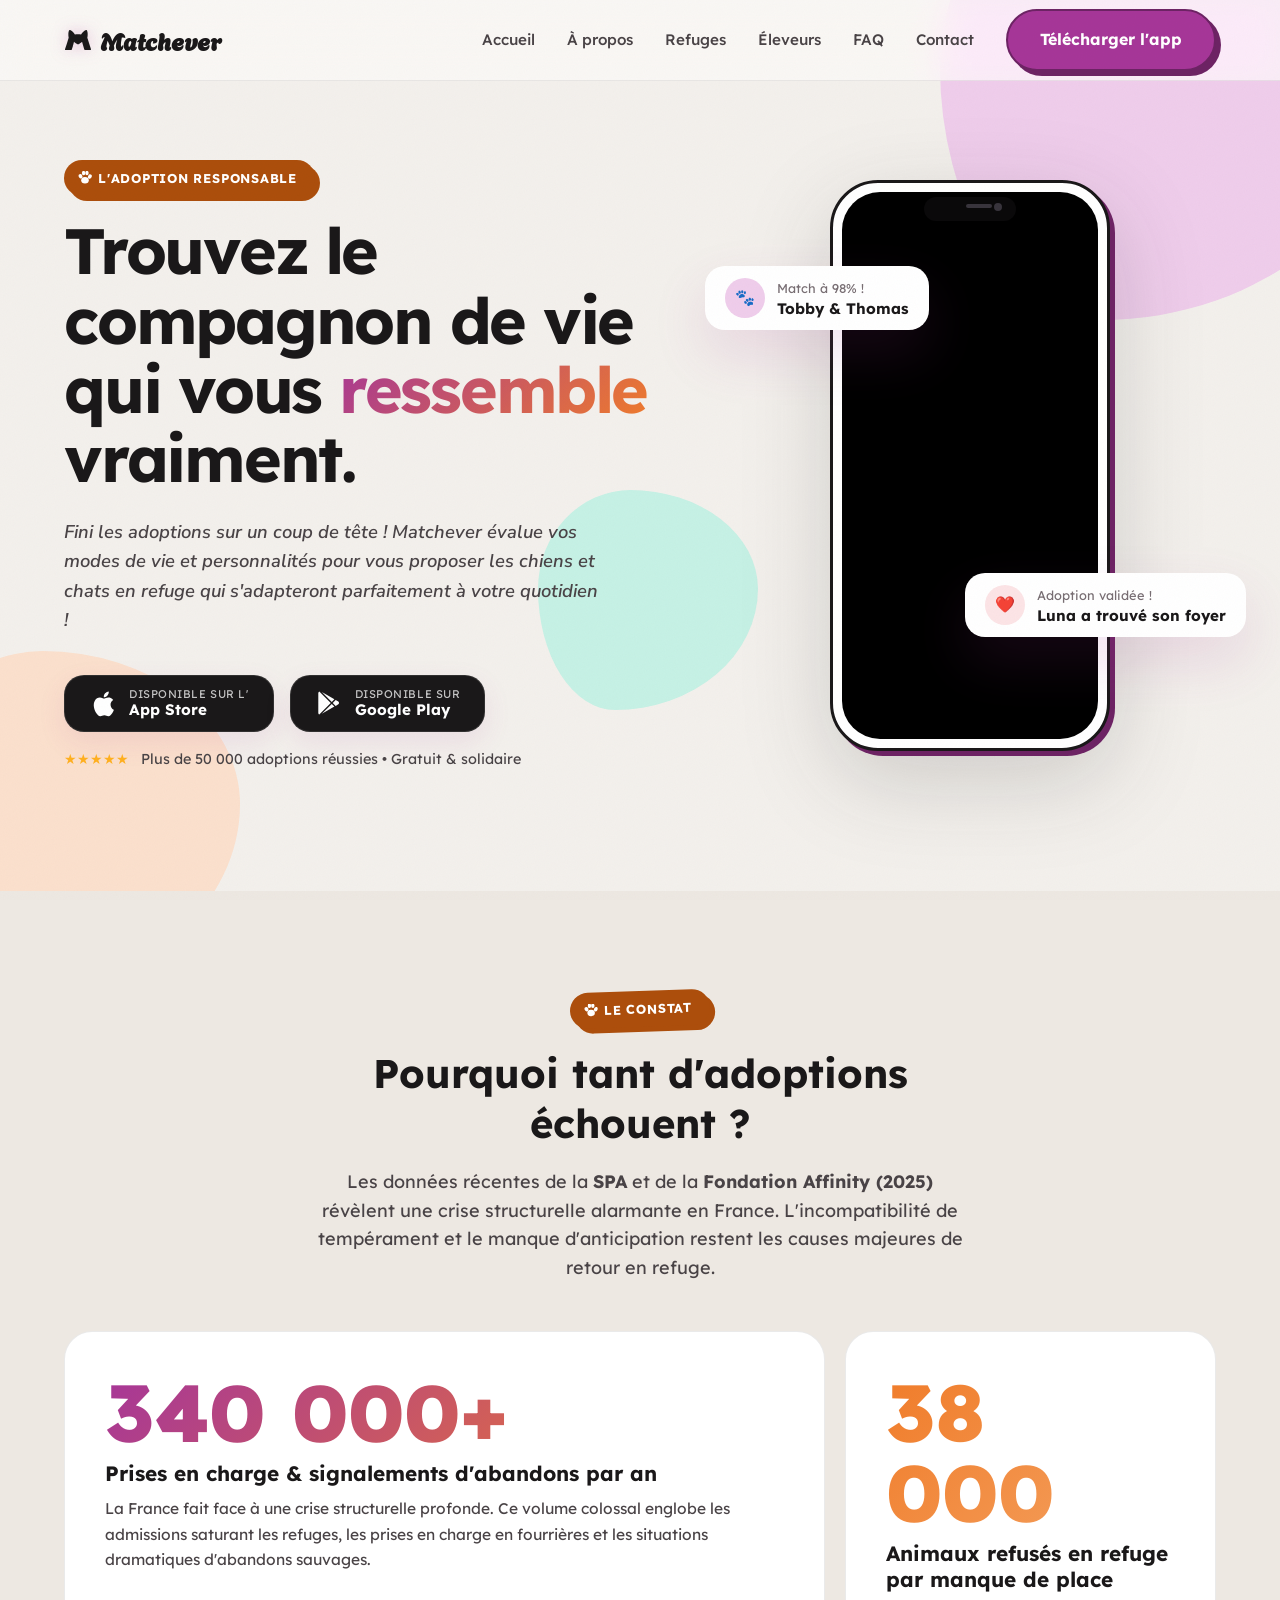
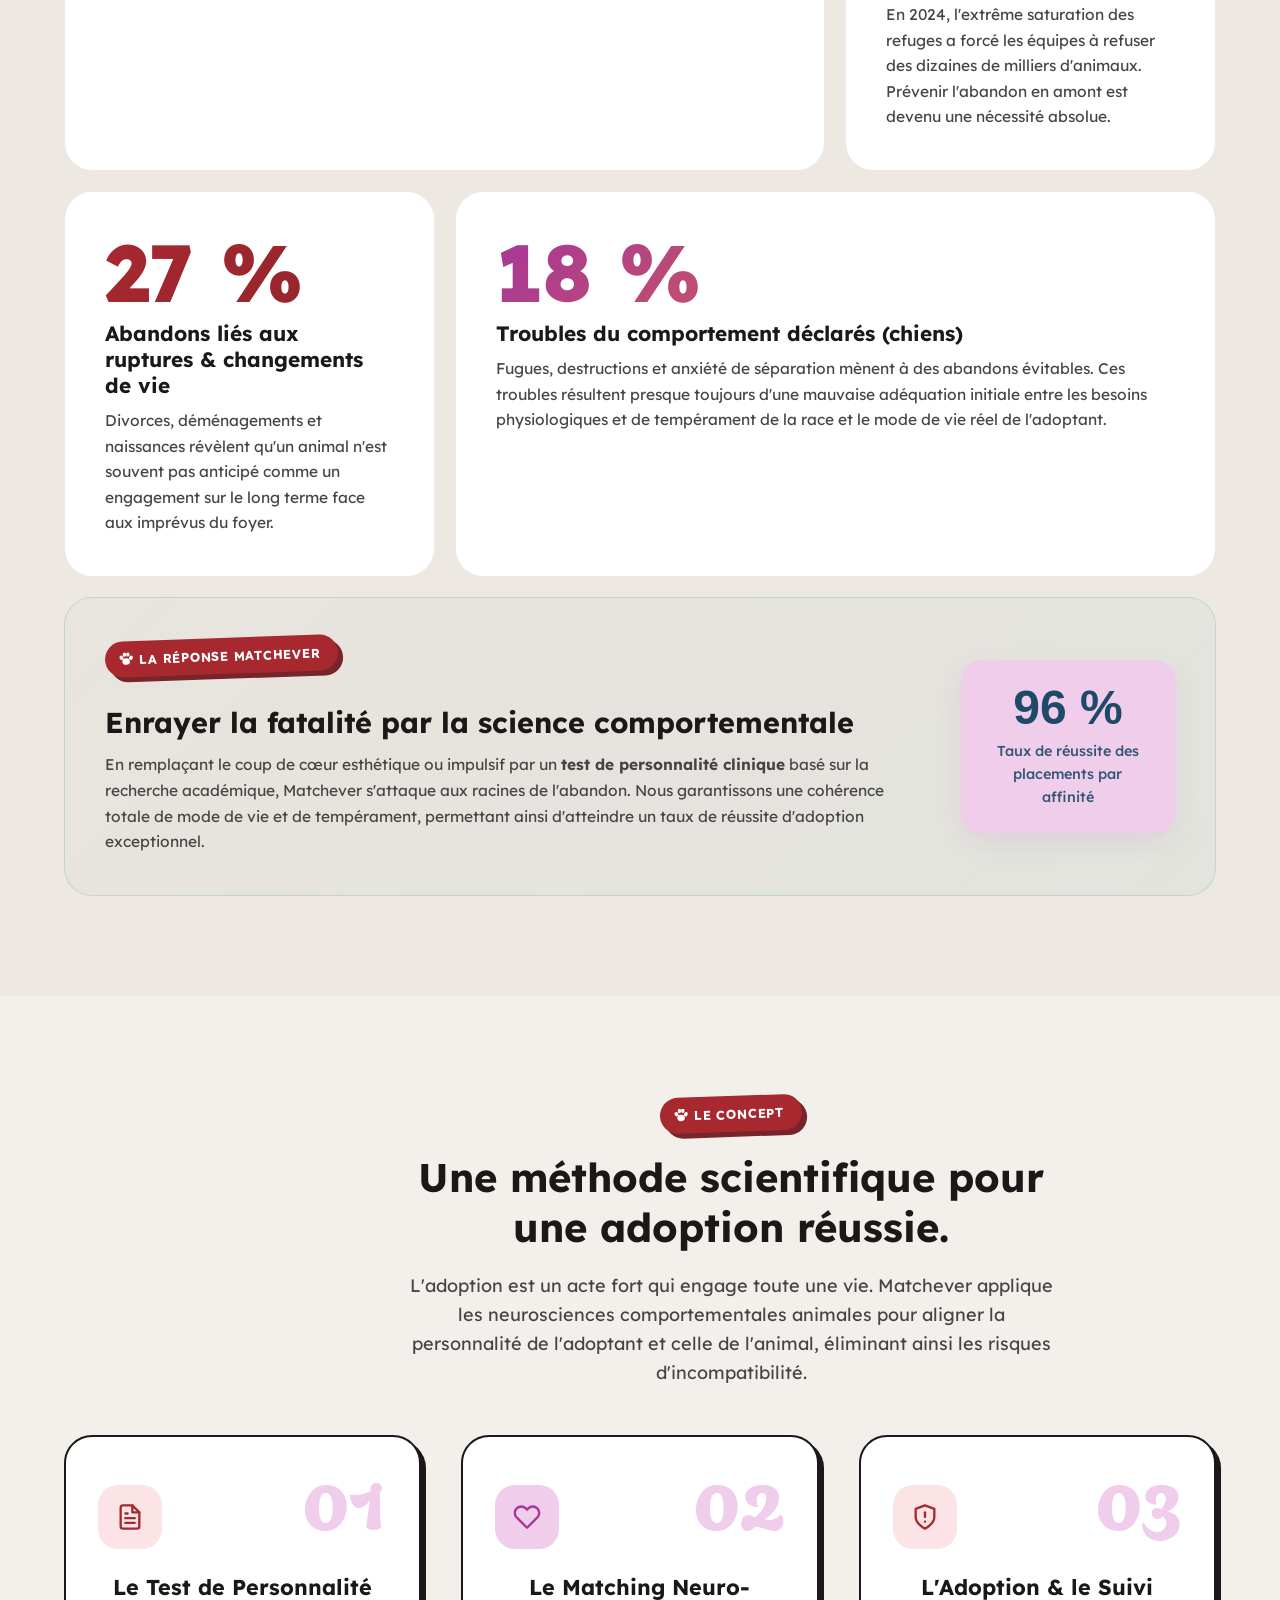
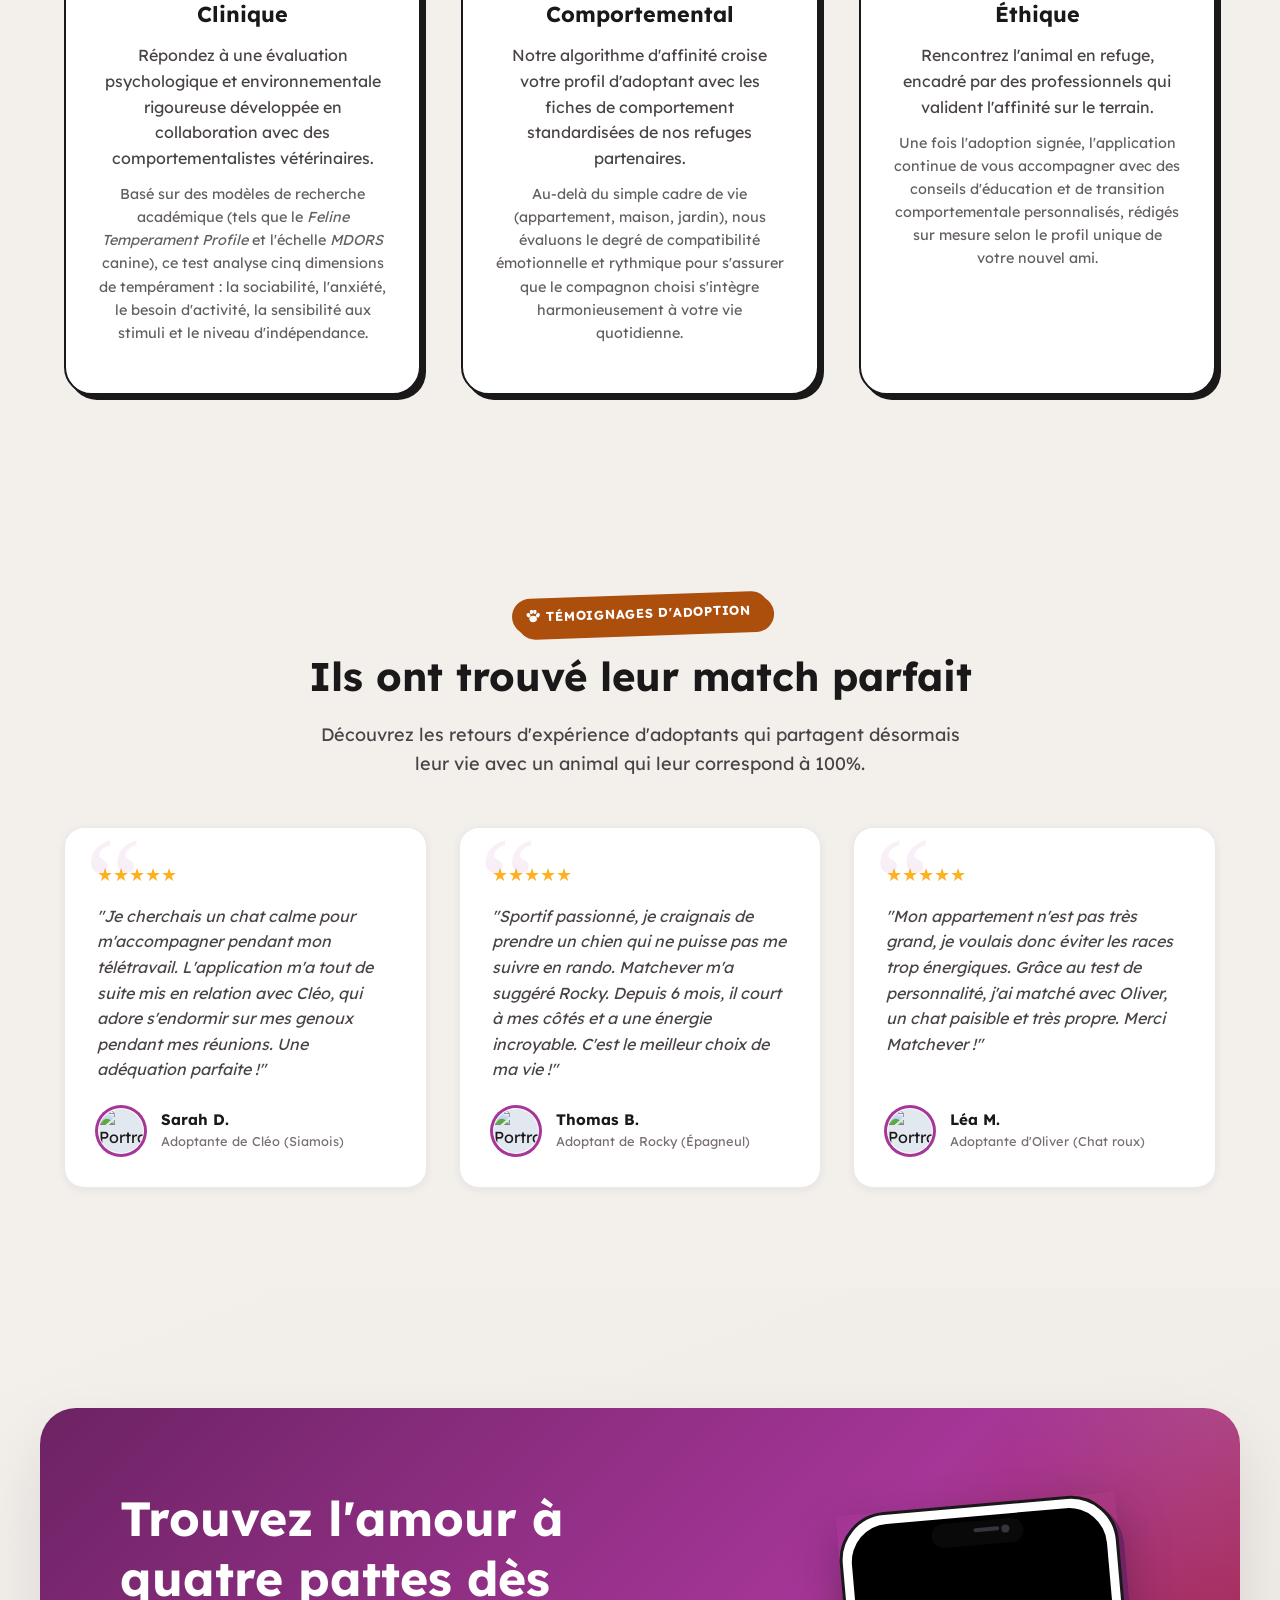
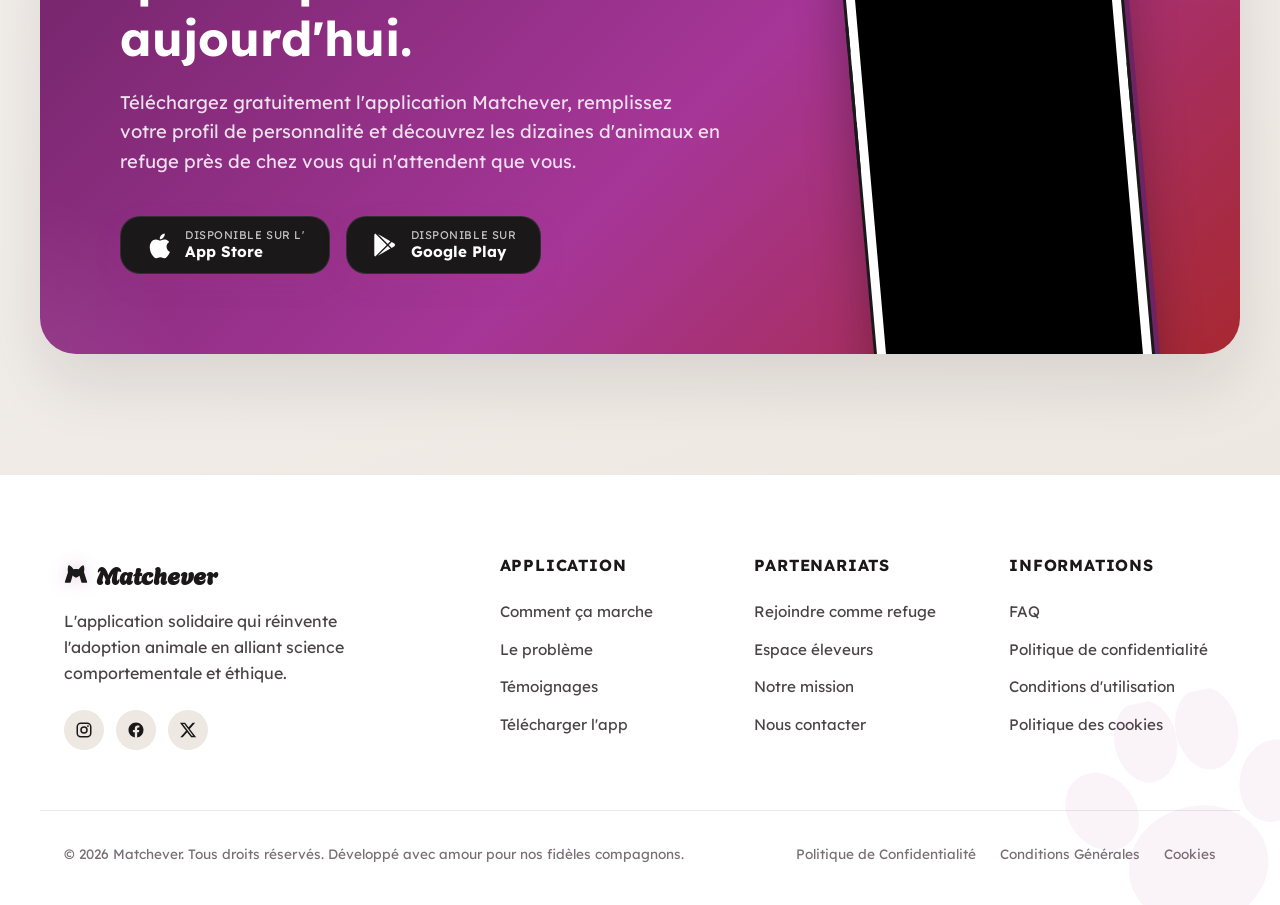
==== commit c18d06f0: "fix: resolve character encoding issues and add animation elements to the landing page" ====
--- a/index.html
+++ b/index.html
@@ -1,4 +1,4 @@
-<!DOCTYPE html>
+﻿<!DOCTYPE html>
 <html lang="fr">
 
 <head>
@@ -70,6 +70,11 @@
         <a href="faq.html" class="nav-link">FAQ</a>
         <a href="contact.html" class="nav-link">Contact</a>
         <div class="nav-cta">
+          <button id="rive-cat-button-nav" type="button" data-rive-src="button.riv"
+            data-rive-state-machine="State Machine 1" class="rive-btn is-ready"
+            aria-label="Aller aux liens de téléchargement de l'application">
+            <canvas id="rive-cat-canvas-nav" aria-hidden="true" width="600" height="300"></canvas>
+          </button>
           <a href="#download" class="btn btn-primary" id="header-cta-btn">Télécharger l'app</a>
         </div>
       </nav>
@@ -80,11 +85,19 @@
 
     <!-- Hero Section -->
     <section class="hero" id="hero">
+      <!-- Orbes de fond animées -->
+      <div class="hero-orb hero-orb-1" aria-hidden="true"></div>
+      <div class="hero-orb hero-orb-2" aria-hidden="true"></div>
+      <div class="hero-orb hero-orb-3" aria-hidden="true"></div>
       <div class="container hero-grid">
         <div class="hero-content">
-          <span class="section-tag">L'Adoption Responsable</span>
-          <h1>Trouvez le compagnon de vie qui vous <span class="text">ressemble</span> vraiment.</h1>
-          <p>Fini les adoptions sur un coup de tête ! Matchever évalue vos modes de vie et personnalités pour vous
+          <div class="deco-sticker-anchor">
+            <span class="section-tag">L'Adoption Responsable</span>
+            <img src="paw-pink.png" alt="" aria-hidden="true" class="deco-sticker deco-sticker-hero">
+          </div>
+          <h1>Trouvez le compagnon de vie qui vous <span class="gradient-text">ressemble</span> vraiment.</h1>
+          <p class="hero-slogan">Fini les adoptions sur un coup de tête ! Matchever évalue vos modes de vie et
+            personnalités pour vous
             proposer les chiens et chats en refuge qui s'adapteront parfaitement à votre quotidien !</p>
 
           <div class="hero-badges-wrapper">
@@ -127,12 +140,13 @@
               <span>Plus de 50 000 adoptions réussies • Gratuit &amp; solidaire</span>
             </div>
           </div>
-          
+
           <!-- Button Rive -->
-            <button id="rive-cat-button" type="button" data-rive-src="button.riv"
-              data-rive-state-machine="State Machine 1" aria-label="Aller aux liens de téléchargement de l'application">
-              <canvas id="rive-cat-canvas" aria-hidden="true"></canvas>
-            </button>
+          <button id="rive-cat-button" type="button" data-rive-src="button.riv"
+            data-rive-state-machine="State Machine 1" class="rive-btn is-ready"
+            aria-label="Aller aux liens de téléchargement de l'application">
+            <canvas id="rive-cat-canvas" aria-hidden="true"></canvas>
+          </button>
         </div>
 
         <!-- Interactive Card Swipe Mockup -->
@@ -263,11 +277,16 @@
     <!-- Concept Section -->
     <section class="concept reveal" id="concept">
       <div class="container text-center">
-        <span class="section-tag section-tag-secondary">Le Concept</span>
-        <h2 class="section-title">Une méthode scientifique pour une adoption réussie.</h2>
-        <p class="section-desc">L'adoption est un acte fort qui engage toute une vie. Matchever applique les
-          neurosciences comportementales animales pour aligner la personnalité de l'adoptant et celle de l'animal,
-          éliminant ainsi les risques d'incompatibilité.</p>
+        <div class="concept-intro">
+          <img src="dog-corgi.png" alt="" aria-hidden="true" class="deco-dog deco-dog-concept">
+          <div class="concept-intro-text">
+            <span class="section-tag section-tag-secondary">Le Concept</span>
+            <h2 class="section-title">Une méthode scientifique pour une adoption réussie.</h2>
+            <p class="section-desc">L'adoption est un acte fort qui engage toute une vie. Matchever applique les
+              neurosciences comportementales animales pour aligner la personnalité de l'adoptant et celle de l'animal,
+              éliminant ainsi les risques d'incompatibilité.</p>
+          </div>
+        </div>
 
         <div class="steps-grid">
           <!-- Step 1 -->
@@ -438,6 +457,7 @@
           </div>
         </div>
 
+        <img src="dog-golden.png" alt="" aria-hidden="true" class="deco-dog deco-dog-cta">
         <div class="cta-phone-mockup" aria-hidden="true">
           <div class="temp-wrapper hero-phone">
             <div class="px">
@@ -476,6 +496,7 @@
         <a href="index.html" class="logo" aria-label="Matchever - Retour à l'accueil">
           <img src="logo.svg" alt="" class="logo-img" aria-hidden="true" width="24" height="24">
           <span>Matchever</span>
+          <img src="paw-orange.png" alt="" aria-hidden="true" class="deco-sticker deco-sticker-footer">
         </a>
         <p>L'application solidaire qui réinvente l'adoption animale en alliant science comportementale et éthique.</p>
         <div class="social-links">
@@ -552,4 +573,4 @@
   <script src="app.js"></script>
 </body>
 
-</html>
+</html>
--- a/style.css
+++ b/style.css
@@ -1,71 +1,219 @@
-.hero-content {
-  position: relative;
-}
-
+/* ============================================================
+   Google Fonts Import — DOIT rester la toute première règle
+   du fichier, sinon le navigateur l'ignore silencieusement.
+   ============================================================ */
+@import url("https://fonts.googleapis.com/css2?family=Agbalumo&family=Lexend:wght@300;400;500;600;700;800&family=Nunito+Sans:ital,wght@0,400;0,600;0,700;1,400;1,600;1,700&display=swap");
+
+/* ============================================================
+   BOUTON RIVE — styles communs (hero + header)
+   ============================================================ */
+.rive-btn {
+  background: none;
+  border: none;
+  padding: 0;
+  cursor: pointer;
+  opacity: 0;
+  transition: opacity 0.4s ease, transform var(--transition-bounce);
+}
+
+.rive-btn.is-ready {
+  opacity: 1;
+}
+
+.rive-btn canvas {
+  display: block;
+  width: 100%;
+  height: 100%;
+}
+
+/* Variante HERO */
 #rive-cat-button {
   position: absolute;
   bottom: 0;
   left: 0;
   transform: translate(-35%, 80%);
+  width: 220px;
+  height: 220px;
+  z-index: 10;
+}
+
+#rive-cat-button:hover {
+  filter: drop-shadow(0 4px 16px rgba(166, 54, 152, 0.35));
 }
 
 @media (max-width: 900px) {
   #rive-cat-button {
+    width: 170px;
+    height: 170px;
     transform: translate(-35%, 65%);
   }
 }
 
-/* Google Fonts Import */
-@import url("https://fonts.googleapis.com/css2?family=Agbalumo&family=Familjen+Grotesk:ital,wght@0,400..700;1,400..700&family=Montserrat:ital,wght@0,300..700;1,300..700&display=swap");
-
-/* Design System Variables */
+@media (max-width: 600px) {
+  #rive-cat-button {
+    width: 130px;
+    height: 130px;
+    transform: translate(-20%, 55%);
+  }
+}
+
+/* Variante HEADER (nav-cta) */
+#rive-cat-button-nav {
+  position: relative;
+  width: 56px;
+  height: 56px;
+  flex-shrink: 0;
+}
+
+#rive-cat-button-nav:hover {
+  transform: scale(1.08);
+}
+
+@media (max-width: 900px) {
+  #rive-cat-button-nav {
+    width: 48px;
+    height: 48px;
+  }
+}
+
+/* =============================================
+   DESIGN SYSTEM — Matchever (charte officielle)
+   ============================================= */
 :root {
-  --primary: #1e4a68;
-  --primary-hover: #153348;
-  --primary-light: rgba(30, 74, 104, 0.08);
-  --primary-dark: #153348;
-  --secondary: #a82830;
-  --secondary-hover: #862026;
-  --secondary-light: rgba(168, 40, 48, 0.08);
-  --secondary-dark: #862026;
-  --accent: #c48010;
-
-  /* Background colors */
-  --bg-primary: #f3f0ec;
-  --bg-secondary: #e4ddd5;
+  /* Primary — Mauve */
+  --primary-50: #FCF7FC;
+  --primary-100: #EFCDEB;
+  --primary-200: #E1A3D9;
+  --primary-300: #D379C8;
+  --primary-400: #C64EB7;
+  --primary-500: #A63698;
+  --primary-600: #8A2D7E;
+  --primary-700: #6D2364;
+  --primary-800: #4D1947;
+  --primary-900: #31102D;
+
+  --primary: var(--primary-500);
+  --primary-hover: var(--primary-600);
+  --primary-light: var(--primary-100);
+  --primary-dark: var(--primary-700);
+  --primary-glow: rgba(166, 54, 152, 0.28);
+
+  /* Secondary — Brique */
+  --secondary-50: #FDF3F4;
+  --secondary-100: #FCE4E6;
+  --secondary-200: #FACED1;
+  --secondary-300: #F5ACB1;
+  --secondary-400: #ED7C83;
+  --secondary-500: #E1525B;
+  --secondary-600: #CD353E;
+  --secondary-700: #A82830;
+  --secondary-800: #8F252C;
+  --secondary-900: #77252A;
+
+  --secondary: var(--secondary-700);
+  --secondary-hover: var(--secondary-800);
+  --secondary-light: var(--secondary-100);
+  --secondary-dark: var(--secondary-900);
+
+  /* Texte de marque sur fond clair : identique à --primary/--secondary. */
+  --primary-text: var(--primary);
+  --secondary-text: var(--secondary);
+
+  /* Accent — Tangerine */
+  --accent-50: #FEF9F5;
+  --accent-100: #FBE0CD;
+  --accent-200: #F9C7A4;
+  --accent-300: #F6AE7B;
+  --accent-400: #F39553;
+  --accent-500: #F07C2A;
+  --accent-600: #DA630F;
+  --accent-700: #AC4E0C;
+  --accent-800: #793709;
+
+  --accent: var(--accent-500);
+  --accent-light: var(--accent-100);
+  --accent-glow: rgba(240, 124, 42, 0.30);
+
+  /* Success — Teal */
+  --success-50: #F7FDFB;
+  --success-100: #C6F1E5;
+  --success-500: #269E7C;
+  --success-700: #196852;
+  --success: var(--success-500);
+  --success-light: var(--success-100);
+
+  /* Info — Ciel */
+  --info-50: #F6FBFE;
+  --info-100: #D1EBF8;
+  --info-500: #3AACE0;
+  --info-700: #19759F;
+  --info: var(--info-500);
+  --info-light: var(--info-100);
+
+  /* Neutrals — Muslin (fond) & Elerie (texte) */
+  --bg-primary: #F3F0EC;
+  --bg-secondary: #EDE8E2;
   --bg-white: #ffffff;
-  --bg-dark: #1a1a1a;
-
-  /* Text colors */
-  --text-primary: #1a1a1a;
-  --text-secondary: #4a4a4a;
-  --text-light: #7e7e7e;
-
-  /* Shadow & borders */
-  --border-color: rgba(26, 26, 26, 0.08);
-  --shadow-sm:
-    0 4px 6px -1px rgba(0, 0, 0, 0.03), 0 2px 4px -1px rgba(0, 0, 0, 0.02);
-  --shadow-md:
-    0 10px 15px -3px rgba(26, 26, 26, 0.08),
-    0 4px 6px -2px rgba(26, 26, 26, 0.04);
-  --shadow-lg:
-    0 20px 25px -5px rgba(26, 26, 26, 0.12),
-    0 10px 10px -5px rgba(26, 26, 26, 0.06);
-  --shadow-card: 0 30px 60px -15px rgba(26, 26, 26, 0.15);
+  --bg-dark: #1A1819;
+  --bg-surface: #ffffff;
+  --bg-glass: rgba(251, 250, 249, 0.72);
+  --bg-glass-border: rgba(26, 24, 25, 0.07);
+
+  --text-primary: #1A1819;
+  --text-secondary: #494346;
+  --text-light: #786E73;
+
+  --border-color: rgba(26, 24, 25, 0.09);
+
+  /* Ombres chaudes teintées marque */
+  --shadow-sm: 0 2px 10px rgba(26, 24, 25, 0.06);
+  --shadow-md: 0 10px 28px rgba(166, 54, 152, 0.10);
+  --shadow-lg: 0 24px 56px rgba(166, 54, 152, 0.14);
+  --shadow-card: 0 30px 64px rgba(26, 24, 25, 0.10);
+  --shadow-glow: 0 0 32px var(--primary-glow);
+
+  /* Ombres "carte à jouer" — signature du refresh trendy */
+  --shadow-pop: 5px 5px 0px var(--text-primary);
+  --shadow-pop-primary: 5px 5px 0px var(--primary-700);
+  --shadow-pop-accent: 5px 5px 0px var(--accent-700);
+
+  /* Hero orbs (organiques) */
+  --orb-1: var(--primary-100);
+  --orb-2: var(--accent-100);
+  --orb-3: var(--success-100);
 
   /* Transitions */
   --transition-fast: 0.15s cubic-bezier(0.4, 0, 0.2, 1);
   --transition-normal: 0.3s cubic-bezier(0.4, 0, 0.2, 1);
   --transition-slow: 0.6s cubic-bezier(0.4, 0, 0.2, 1);
+  --transition-bounce: 0.3s cubic-bezier(0.34, 1.56, 0.64, 1);
 
   /* Border Radius */
-  --radius-sm: 8px;
-  --radius-md: 16px;
-  --radius-lg: 24px;
+  --radius-sm: 10px;
+  --radius-md: 20px;
+  --radius-lg: 28px;
+  --radius-xl: 36px;
   --radius-full: 9999px;
 
-  /* Width */
   --max-width: 1200px;
+}
+
+/* ------------------------------------------------------------
+   TEXTURE DE GRAIN — chaleur éditoriale
+   ------------------------------------------------------------ */
+body {
+  position: relative;
+}
+
+body::before {
+  content: "";
+  position: fixed;
+  inset: 0;
+  pointer-events: none;
+  z-index: 9999;
+  opacity: 0.035;
+  background-image: url("data:image/svg+xml,%3Csvg xmlns='http://www.w3.org/2000/svg' width='120' height='120'%3E%3Cfilter id='n'%3E%3CfeTurbulence type='fractalNoise' baseFrequency='0.9' numOctaves='2' stitchTiles='stitch'/%3E%3C/filter%3E%3Crect width='100%25' height='100%25' filter='url(%23n)'/%3E%3C/svg%3E");
+  mix-blend-mode: multiply;
 }
 
 /* Accessibility - Reduced Motion */
@@ -90,12 +238,13 @@
 html {
   font-size: 16px;
   scroll-behavior: smooth;
+  scroll-padding-top: 100px;
   -webkit-font-smoothing: antialiased;
   -moz-osx-font-smoothing: grayscale;
 }
 
 body {
-  font-family: "Montserrat", sans-serif;
+  font-family: "Lexend", sans-serif;
   background-color: var(--bg-primary);
   color: var(--text-primary);
   line-height: 1.6;
@@ -106,7 +255,7 @@
 h2,
 h3,
 h4 {
-  font-family: "Familjen Grotesk", sans-serif;
+  font-family: "Lexend", sans-serif;
   font-weight: 700;
   line-height: 1.25;
   color: var(--text-primary);
@@ -139,7 +288,6 @@
   display: block;
 }
 
-/* Focus styling for Keyboard Navigation Accessibility */
 a:focus-visible,
 button:focus-visible,
 input:focus-visible,
@@ -149,7 +297,6 @@
   outline-offset: 4px;
 }
 
-/* Utilities */
 .container {
   width: 100%;
   max-width: var(--max-width);
@@ -171,51 +318,55 @@
   border: 0;
 }
 
-/* Buttons */
+/* ------------------------------------------------------------
+   BOUTONS — style "carte à jouer" tactile
+   ------------------------------------------------------------ */
 .btn {
   display: inline-flex;
   align-items: center;
   justify-content: center;
   gap: 10px;
-  padding: 14px 28px;
+  padding: 16px 32px;
   border-radius: var(--radius-full);
-  font-weight: 600;
-  transition: var(--transition-normal);
-  font-family: "Familjen Grotesk", sans-serif;
+  font-weight: 700;
+  font-family: "Lexend", sans-serif;
+  border: 2.5px solid transparent;
+  transition: var(--transition-bounce);
 }
 
 .btn-primary {
-  background-color: var(--primary);
-  color: var(--bg-white);
-  box-shadow: 0 8px 20px -6px rgba(30, 74, 104, 0.35);
+  background: var(--primary);
+  color: #ffffff;
+  border-color: var(--primary-700);
+  box-shadow: var(--shadow-pop-primary);
 }
 
 .btn-primary:hover {
-  background-color: var(--primary-hover);
-  transform: translateY(-2px);
-  box-shadow: 0 12px 24px -6px rgba(30, 74, 104, 0.45);
+  transform: translate(-2px, -2px);
+  box-shadow: 7px 7px 0px var(--primary-700);
 }
 
 .btn-primary:active {
-  transform: translateY(0);
+  transform: translate(3px, 3px);
+  box-shadow: 2px 2px 0px var(--primary-700);
 }
 
 .btn-secondary {
-  background-color: var(--secondary);
-  color: var(--bg-white);
-  border: 2px solid var(--secondary);
-  box-shadow: 0 8px 20px -6px rgba(168, 40, 48, 0.35);
+  background: #ffffff;
+  color: var(--secondary);
+  border-color: var(--secondary);
+  box-shadow: 5px 5px 0px var(--secondary-900);
 }
 
 .btn-secondary:hover {
-  background-color: var(--secondary-hover);
-  border-color: var(--secondary-hover);
-  transform: translateY(-2px);
-  box-shadow: 0 12px 24px -6px rgba(168, 40, 48, 0.45);
+  background: var(--secondary-50);
+  transform: translate(-2px, -2px);
+  box-shadow: 7px 7px 0px var(--secondary-900);
 }
 
 .btn-secondary:active {
-  transform: translateY(0);
+  transform: translate(3px, 3px);
+  box-shadow: 2px 2px 0px var(--secondary-900);
 }
 
 .btn-icon {
@@ -279,7 +430,7 @@
 .app-badge-large {
   font-size: 0.95rem;
   font-weight: 700;
-  font-family: "Familjen Grotesk", sans-serif;
+  font-family: "Lexend", sans-serif;
 }
 
 /* Header & Navigation */
@@ -289,17 +440,17 @@
   left: 0;
   width: 100%;
   z-index: 1000;
-  background-color: rgba(253, 251, 247, 0.85);
-  backdrop-filter: blur(12px);
-  -webkit-backdrop-filter: blur(12px);
-  border-bottom: 1px solid var(--border-color);
+  background-color: var(--bg-glass);
+  backdrop-filter: blur(16px) saturate(180%);
+  -webkit-backdrop-filter: blur(16px) saturate(180%);
+  border-bottom: 1px solid var(--bg-glass-border);
   transition: var(--transition-normal);
 }
 
 .header-scrolled {
   padding: 12px 0;
-  background-color: rgba(253, 251, 247, 0.95);
-  box-shadow: var(--shadow-sm);
+  background-color: var(--bg-glass);
+  box-shadow: var(--shadow-md);
 }
 
 .header-container {
@@ -324,8 +475,12 @@
   color: var(--text-primary);
 }
 
+.logo-img {
+  filter: drop-shadow(0 0 8px var(--primary-glow));
+}
+
 .logo-heart {
-  color: var(--primary);
+  color: var(--primary-text);
   animation: pulse 2s infinite;
 }
 
@@ -373,7 +528,6 @@
   color: var(--text-primary);
 }
 
-/* Mobile Menu Open */
 @media (max-width: 900px) {
   .menu-toggle {
     display: block;
@@ -415,22 +569,36 @@
   position: relative;
 }
 
+/* ------------------------------------------------------------
+   SECTION TAG — badge "sticker" légèrement penché
+   ------------------------------------------------------------ */
 .section-tag {
-  display: inline-block;
-  padding: 6px 16px;
-  background-color: var(--primary-light);
-  color: var(--primary-dark);
+  display: inline-flex;
+  align-items: center;
+  gap: 6px;
+  padding: 8px 18px;
+  /* accent-700 au lieu de accent-500 : même teinte orange de la charte,
+     mais contraste texte blanc conforme WCAG AA (5.46:1 au lieu de 2.76:1) */
+  background: var(--accent-700);
+  color: #ffffff;
   border-radius: var(--radius-full);
-  font-size: 0.85rem;
-  font-weight: 600;
+  font-size: 0.8rem;
+  font-weight: 700;
   text-transform: uppercase;
-  letter-spacing: 0.05em;
-  margin-bottom: 16px;
+  letter-spacing: 0.06em;
+  margin-bottom: 20px;
+  transform: rotate(-2deg);
+  box-shadow: var(--shadow-pop-accent);
+  transition: var(--transition-bounce);
+}
+
+.section-tag:hover {
+  transform: rotate(0deg) translateY(-2px);
 }
 
 .section-tag-secondary {
-  background-color: var(--primary-light);
-  color: var(--primary-dark);
+  background: var(--secondary);
+  box-shadow: 5px 5px 0px var(--secondary-900);
 }
 
 .section-title {
@@ -456,25 +624,91 @@
   margin-right: auto;
 }
 
-/* Hero Section */
+.gradient-text {
+  background: linear-gradient(135deg, var(--primary) 0%, var(--accent) 100%);
+  -webkit-background-clip: text;
+  -webkit-text-fill-color: transparent;
+  background-clip: text;
+}
+
+.glass-card {
+  background: var(--bg-glass) !important;
+  backdrop-filter: blur(20px) saturate(160%);
+  -webkit-backdrop-filter: blur(20px) saturate(160%);
+  border: 1px solid var(--bg-glass-border) !important;
+}
+
+/* ------------------------------------------------------------
+   HERO — asymétrie + formes organiques "blob"
+   ------------------------------------------------------------ */
+.hero-content {
+  position: relative;
+}
+
 .hero {
-  padding-top: 180px;
+  padding-top: 160px;
   padding-bottom: 120px;
-  background:
-    radial-gradient(
-      circle at 80% 20%,
-      rgba(255, 90, 95, 0.04) 0%,
-      transparent 50%
-    ),
-    radial-gradient(
-      circle at 10% 80%,
-      rgba(42, 157, 143, 0.04) 0%,
-      transparent 50%
-    );
+  position: relative;
   overflow: hidden;
+  background: var(--bg-primary);
+}
+
+.hero-orb {
+  position: absolute;
+  border-radius: 42% 58% 65% 35% / 45% 45% 55% 55%;
+  z-index: 0;
+  animation: blobMorph 14s ease-in-out infinite;
+  pointer-events: none;
+}
+
+.hero-orb-1 {
+  width: 460px;
+  height: 460px;
+  background: var(--orb-1);
+  top: -140px;
+  right: -120px;
+}
+
+.hero-orb-2 {
+  width: 340px;
+  height: 340px;
+  background: var(--orb-2);
+  bottom: -100px;
+  left: -100px;
+  animation-delay: 4s;
+}
+
+.hero-orb-3 {
+  width: 220px;
+  height: 220px;
+  background: var(--orb-3);
+  top: 55%;
+  left: 42%;
+  animation-delay: 8s;
+}
+
+@keyframes blobMorph {
+
+  0%,
+  100% {
+    border-radius: 42% 58% 65% 35% / 45% 45% 55% 55%;
+    transform: rotate(0deg);
+  }
+
+  33% {
+    border-radius: 60% 40% 30% 70% / 50% 60% 40% 50%;
+    transform: rotate(8deg);
+  }
+
+  66% {
+    border-radius: 35% 65% 55% 45% / 60% 35% 65% 40%;
+    transform: rotate(-6deg);
+  }
 }
 
 .hero-grid {
+  position: relative;
+  z-index: 1;
   display: grid;
   grid-template-columns: 1.1fr 0.9fr;
   gap: 60px;
@@ -482,23 +716,54 @@
 }
 
 .hero-content h1 {
-  font-size: 3.5rem;
-  line-height: 1.15;
+  font-size: clamp(2.8rem, 5vw, 4.2rem);
+  line-height: 1.08;
   margin-bottom: 24px;
-  letter-spacing: -0.02em;
+  letter-spacing: -0.035em;
+  animation: heroSlideUp 0.7s cubic-bezier(0.22, 1, 0.36, 1) both;
+}
+
+.hero-highlight {
+  font-family: "Agbalumo", cursive;
+  color: var(--primary-text);
+  font-weight: 400;
+}
+
+.hero-content .section-tag {
+  animation: heroSlideUp 0.5s cubic-bezier(0.22, 1, 0.36, 1) both;
 }
 
 .hero-content p {
-  font-size: 1.2rem;
+  font-size: 1.15rem;
   color: var(--text-secondary);
   margin-bottom: 40px;
-  max-width: 550px;
+  max-width: 540px;
+  animation: heroSlideUp 0.85s cubic-bezier(0.22, 1, 0.36, 1) both;
 }
 
 .hero-badges-wrapper {
+  animation: heroSlideUp 1s cubic-bezier(0.22, 1, 0.36, 1) both;
   display: flex;
   flex-direction: column;
   gap: 16px;
+}
+
+@keyframes heroSlideUp {
+  from {
+    opacity: 0;
+    transform: translateY(32px);
+  }
+
+  to {
+    opacity: 1;
+    transform: translateY(0);
+  }
+}
+
+.hero-slogan {
+  font-family: "Nunito Sans", sans-serif;
+  font-weight: 600;
+  font-style: italic;
 }
 
 .hero-badges-info {
@@ -536,7 +801,6 @@
   flex-direction: column;
 }
 
-/* Screen Notch */
 .phone-notch {
   width: 140px;
   height: 24px;
@@ -560,7 +824,6 @@
   overflow: hidden;
 }
 
-/* Screen Header */
 .screen-header {
   display: flex;
   justify-content: space-between;
@@ -587,7 +850,6 @@
   overflow: hidden;
 }
 
-/* Card Deck Container */
 .card-deck {
   flex: 1;
   position: relative;
@@ -609,9 +871,7 @@
   cursor: grab;
   user-select: none;
   transform-origin: 50% 100%;
-  transition:
-    transform var(--transition-normal),
-    opacity var(--transition-normal);
+  transition: transform var(--transition-normal), opacity var(--transition-normal);
 }
 
 .swipe-card.dragging {
@@ -665,15 +925,15 @@
 
 .card-stamp.like {
   left: 20px;
-  border-color: #2a9d8f;
-  color: #2a9d8f;
+  border-color: var(--success);
+  color: var(--success);
   transform: rotate(-10deg);
 }
 
 .card-stamp.nope {
   right: 20px;
-  border-color: #ff5a5f;
-  color: #ff5a5f;
+  border-color: var(--secondary-text);
+  color: var(--secondary-text);
   transform: rotate(10deg);
 }
 
@@ -706,8 +966,8 @@
 }
 
 .card-tag.pet-match {
-  background-color: #e6fffa;
-  color: #1a7f64;
+  background-color: var(--success-100);
+  color: var(--success-700);
 }
 
 .card-loc {
@@ -718,7 +978,6 @@
   gap: 4px;
 }
 
-/* Swipe Actions (Buttons) */
 .swipe-actions {
   display: flex;
   justify-content: center;
@@ -749,21 +1008,21 @@
 }
 
 .btn-swipe.nope {
-  color: var(--primary);
+  color: var(--primary-text);
 }
 
 .btn-swipe.nope:hover {
   background-color: var(--primary-light);
-  border-color: var(--primary);
+  border-color: var(--primary-text);
 }
 
 .btn-swipe.like {
-  color: var(--secondary);
+  color: var(--secondary-text);
 }
 
 .btn-swipe.like:hover {
   background-color: var(--secondary-light);
-  border-color: var(--secondary);
+  border-color: var(--secondary-text);
 }
 
 .btn-swipe.info {
@@ -777,7 +1036,6 @@
   color: var(--text-primary);
 }
 
-/* Floating Elements around Hero Mockup */
 .floating-element {
   position: absolute;
   background-color: var(--bg-white);
@@ -886,7 +1144,6 @@
   }
 }
 
-/* Media Query for Hero Grid */
 @media (max-width: 900px) {
   .hero-grid {
     grid-template-columns: 1fr;
@@ -906,7 +1163,6 @@
 
   .floating-element {
     display: none;
-    /* Hide on mobile to keep layout clean */
   }
 }
 
@@ -918,26 +1174,27 @@
 }
 
 .step-card {
-  background-color: var(--bg-white);
+  background: var(--bg-surface);
   padding: 48px 32px;
+  border: 2px solid var(--text-primary);
   border-radius: var(--radius-lg);
-  box-shadow: var(--shadow-sm);
-  border: 1px solid var(--border-color);
-  transition: var(--transition-normal);
+  box-shadow: var(--shadow-pop);
+  transition: var(--transition-bounce);
   position: relative;
 }
 
 .step-card:hover {
-  transform: translateY(-8px);
-  box-shadow: var(--shadow-lg);
+  transform: translate(-3px, -3px);
+  box-shadow: 8px 8px 0px var(--primary-text);
+  border-color: var(--primary-text);
 }
 
 .step-num {
-  font-family: "Familjen Grotesk", sans-serif;
+  font-family: "Agbalumo", cursive;
   font-size: 5rem;
-  font-weight: 800;
+  font-weight: 400;
   line-height: 1;
-  color: var(--primary-light);
+  color: var(--primary-100);
   position: absolute;
   top: 16px;
   right: 32px;
@@ -984,7 +1241,7 @@
   }
 }
 
-/* Mini-Quiz de Personnalité Section */
+/* Mini-Quiz de Personnalité */
 .quiz-section {
   background-color: var(--bg-secondary);
 }
@@ -1057,7 +1314,7 @@
 .quiz-option.selected {
   border-color: var(--primary);
   background-color: var(--primary-light);
-  box-shadow: 0 4px 12px rgba(255, 90, 95, 0.1);
+  box-shadow: 0 4px 12px rgba(166, 54, 152, 0.1);
 }
 
 .option-dot {
@@ -1108,7 +1365,6 @@
   padding-top: 24px;
 }
 
-/* Loading Result State */
 .quiz-loading {
   text-align: center;
   padding: 40px 0;
@@ -1125,7 +1381,6 @@
   animation: spin 1s linear infinite;
 }
 
-/* Result Card */
 .quiz-result {
   display: none;
   animation: scaleUp 0.5s ease-out;
@@ -1285,7 +1540,7 @@
   }
 }
 
-/* Showcase Section - Carousel / Grid */
+/* Showcase Section */
 .showcase-grid {
   display: grid;
   grid-template-columns: repeat(4, 1fr);
@@ -1294,18 +1549,18 @@
 
 .pet-card {
   background-color: var(--bg-white);
-  border-radius: var(--radius-md);
+  border-radius: var(--radius-lg);
   overflow: hidden;
-  box-shadow: var(--shadow-sm);
-  border: 1px solid var(--border-color);
-  transition: var(--transition-normal);
+  border: 2.5px solid var(--text-primary);
+  box-shadow: var(--shadow-pop);
+  transition: var(--transition-bounce);
   display: flex;
   flex-direction: column;
 }
 
 .pet-card:hover {
-  transform: translateY(-6px);
-  box-shadow: var(--shadow-lg);
+  transform: translate(-4px, -4px) rotate(-1deg);
+  box-shadow: 9px 9px 0px var(--text-primary);
 }
 
 .pet-img-container {
@@ -1324,14 +1579,13 @@
   position: absolute;
   top: 12px;
   right: 12px;
-  background-color: rgba(29, 45, 68, 0.85);
+  background-color: var(--success);
   color: var(--bg-white);
   padding: 4px 10px;
   border-radius: var(--radius-full);
-  font-weight: 700;
+  font-weight: 800;
   font-size: 0.75rem;
-  backdrop-filter: blur(4px);
-  -webkit-backdrop-filter: blur(4px);
+  transform: rotate(-3deg);
 }
 
 .pet-card-details {
@@ -1374,10 +1628,10 @@
 .pet-card-cta {
   width: 100%;
   padding: 10px;
-  border-radius: var(--radius-sm);
-  background-color: var(--bg-secondary);
-  color: var(--text-primary);
-  font-weight: 600;
+  border-radius: var(--radius-full);
+  background-color: var(--primary-100);
+  color: var(--primary-700);
+  font-weight: 700;
   font-size: 0.85rem;
   text-align: center;
   transition: var(--transition-fast);
@@ -1401,20 +1655,6 @@
 }
 
 /* Testimonials Section */
-.testimonials {
-  background:
-    radial-gradient(
-      circle at 10% 20%,
-      rgba(42, 157, 143, 0.03) 0%,
-      transparent 40%
-    ),
-    radial-gradient(
-      circle at 90% 80%,
-      rgba(255, 90, 95, 0.03) 0%,
-      transparent 40%
-    );
-}
-
 .testimonials-grid {
   display: grid;
   grid-template-columns: repeat(3, 1fr);
@@ -1422,13 +1662,36 @@
 }
 
 .testimonial-card {
-  background-color: var(--bg-white);
+  background: var(--bg-surface);
   padding: 32px;
   border-radius: var(--radius-md);
   box-shadow: var(--shadow-sm);
   border: 1px solid var(--border-color);
   display: flex;
   flex-direction: column;
+  transition: var(--transition-normal);
+  position: relative;
+  overflow: hidden;
+}
+
+.testimonial-card::before {
+  content: '\201C';
+  position: absolute;
+  top: -10px;
+  left: 20px;
+  font-size: 8rem;
+  line-height: 1;
+  font-family: Georgia, serif;
+  color: var(--primary);
+  opacity: 0.08;
+  pointer-events: none;
+  user-select: none;
+}
+
+.testimonial-card:hover {
+  transform: translateY(-6px);
+  box-shadow: var(--shadow-lg), 0 0 24px var(--primary-glow);
+  border-color: var(--primary-text);
 }
 
 .testimonial-rating {
@@ -1457,6 +1720,9 @@
   border-radius: var(--radius-full);
   background-color: #e2e8f0;
   overflow: hidden;
+  border: 2px solid transparent;
+  background-clip: padding-box;
+  box-shadow: 0 0 0 2px var(--primary);
 }
 
 .author-img img {
@@ -1499,10 +1765,10 @@
 }
 
 .stat-item h3 {
-  font-family: "Familjen Grotesk", sans-serif;
+  font-family: "Lexend", sans-serif;
   font-size: 3.5rem;
   font-weight: 800;
-  color: var(--primary);
+  color: var(--primary-300);
   margin-bottom: 8px;
   line-height: 1;
 }
@@ -1519,7 +1785,6 @@
   }
 }
 
-/* Shelter Logos Endless Scroll */
 .shelter-carousel {
   border-top: 1px solid rgba(255, 255, 255, 0.1);
   padding-top: 40px;
@@ -1539,20 +1804,8 @@
   width: 100%;
   overflow: hidden;
   position: relative;
-  mask-image: linear-gradient(
-    to right,
-    transparent,
-    black 15%,
-    black 85%,
-    transparent
-  );
-  -webkit-mask-image: linear-gradient(
-    to right,
-    transparent,
-    black 15%,
-    black 85%,
-    transparent
-  );
+  mask-image: linear-gradient(to right, transparent, black 15%, black 85%, transparent);
+  -webkit-mask-image: linear-gradient(to right, transparent, black 15%, black 85%, transparent);
 }
 
 .logo-track {
@@ -1565,7 +1818,7 @@
 
 .logo-item {
   color: rgba(255, 255, 255, 0.4);
-  font-family: "Familjen Grotesk", sans-serif;
+  font-family: "Lexend", sans-serif;
   font-weight: 700;
   font-size: 1.4rem;
   display: flex;
@@ -1589,21 +1842,21 @@
   }
 }
 
-/* App Download Call to Action Section (CTA) */
+/* CTA — color-block 100% marque */
 .cta-section {
   padding: 120px 0;
-  background-color: var(--primary-light);
+  background: linear-gradient(160deg, var(--bg-primary) 0%, var(--bg-secondary) 100%);
   overflow: hidden;
 }
 
 .cta-container {
-  background-color: var(--text-primary);
-  border-radius: var(--radius-lg);
-  color: var(--bg-white);
+  background: linear-gradient(135deg, var(--primary-700) 0%, var(--primary-500) 55%, var(--secondary-700) 100%);
+  border-radius: var(--radius-xl);
+  color: #f0eef8;
   padding: 80px;
   position: relative;
   overflow: hidden;
-  box-shadow: var(--shadow-lg);
+  box-shadow: var(--shadow-card);
 }
 
 .cta-container::before {
@@ -1614,11 +1867,7 @@
   width: 500px;
   height: 500px;
   border-radius: 50%;
-  background: radial-gradient(
-    circle,
-    rgba(194, 195, 196, 0.438) 0%,
-    transparent 60%
-  );
+  background: radial-gradient(circle, rgba(255, 255, 255, 0.10) 0%, transparent 65%);
   z-index: 1;
 }
 
@@ -1630,11 +1879,7 @@
   width: 400px;
   height: 400px;
   border-radius: 50%;
-  background: radial-gradient(
-    circle,
-    rgba(42, 157, 143, 0.15) 0%,
-    transparent 60%
-  );
+  background: radial-gradient(circle, rgba(255, 255, 255, 0.08) 0%, transparent 65%);
   z-index: 1;
 }
 
@@ -1652,7 +1897,7 @@
 
 .cta-content p {
   font-size: 1.15rem;
-  color: rgba(255, 255, 255, 0.8);
+  color: rgba(255, 255, 255, 0.85);
   margin-bottom: 40px;
 }
 
@@ -1690,7 +1935,7 @@
 
 /* Footer styling */
 .footer {
-  background-color: var(--bg-white);
+  background-color: var(--bg-surface);
   border-top: 1px solid var(--border-color);
   padding: 80px 0 40px;
 }
@@ -1758,7 +2003,7 @@
 }
 
 .footer-links a:hover {
-  color: var(--primary);
+  color: var(--primary-text);
   padding-left: 4px;
 }
 
@@ -1780,7 +2025,7 @@
 }
 
 .footer-legal-links a:hover {
-  color: var(--primary);
+  color: var(--primary-text);
 }
 
 @media (max-width: 768px) {
@@ -1793,10 +2038,8 @@
 /* Scroll Animation classes */
 .reveal {
   opacity: 0;
-  transform: translateY(30px);
-  transition:
-    opacity var(--transition-slow),
-    transform var(--transition-slow);
+  transform: translateY(40px);
+  transition: opacity 0.7s cubic-bezier(0.22, 1, 0.36, 1), transform 0.7s cubic-bezier(0.22, 1, 0.36, 1);
 }
 
 .reveal.revealed {
@@ -1804,122 +2047,7 @@
   transform: translateY(0);
 }
 
-/* ============================================
-   TRENDY PAGE HEROES — Gradient Animated
-   ============================================ */
-.page-hero {
-  min-height: 52vh;
-  display: flex;
-  align-items: center;
-  padding-top: 140px;
-  padding-bottom: 80px;
-  position: relative;
-  overflow: hidden;
-  background: linear-gradient(
-    135deg,
-    var(--bg-primary) 0%,
-    var(--bg-secondary) 100%
-  );
-}
-
-.page-hero::before {
-  content: "";
-  position: absolute;
-  inset: 0;
-  z-index: 0;
-}
-
-.page-hero::after {
-  content: "";
-  position: absolute;
-  bottom: 0;
-  left: 0;
-  right: 0;
-  height: 1px;
-}
-
-.page-hero-content {
-  position: relative;
-  z-index: 1;
-  max-width: 760px;
-}
-
-.page-hero-content h1 {
-  font-size: 3.2rem;
-  line-height: 1.15;
-  margin-bottom: 20px;
-  letter-spacing: -0.025em;
-  animation: heroFadeUp 0.7s ease-out both;
-}
-
-.page-hero-content .section-tag {
-  animation: heroFadeUp 0.5s ease-out both;
-}
-
-.page-hero-content p {
-  font-size: 1.15rem;
-  color: var(--text-secondary);
-  max-width: 580px;
-  animation: heroFadeUp 0.85s ease-out both;
-}
-
-@keyframes heroFadeUp {
-  from {
-    opacity: 0;
-    transform: translateY(28px);
-  }
-
-  to {
-    opacity: 1;
-    transform: translateY(0);
-  }
-}
-
-/* Orbiting decorative dots */
-.page-hero-orb {
-  position: absolute;
-  border-radius: 50%;
-  filter: blur(60px);
-  z-index: 0;
-  animation: orbPulse 8s ease-in-out infinite;
-}
-
-.page-hero-orb-1 {
-  width: 380px;
-  height: 380px;
-  background: radial-gradient(circle, rgba(229, 62, 66, 0.12), transparent);
-  top: -100px;
-  right: -80px;
-  animation-delay: 0s;
-}
-
-.page-hero-orb-2 {
-  width: 280px;
-  height: 280px;
-  background: radial-gradient(circle, rgba(42, 157, 143, 0.1), transparent);
-  bottom: -60px;
-  left: 20%;
-  animation-delay: 4s;
-}
-
-@keyframes orbPulse {
-  0%,
-  100% {
-    transform: scale(1) translate(0, 0);
-  }
-
-  33% {
-    transform: scale(1.08) translate(10px, -10px);
-  }
-
-  66% {
-    transform: scale(0.95) translate(-8px, 8px);
-  }
-}
-
-/* ============================================
-   BENTO GRID — Modern Layout Cards
-   ============================================ */
+/* BENTO GRID */
 .bento-grid {
   display: grid;
   grid-template-columns: repeat(12, 1fr);
@@ -1928,35 +2056,19 @@
 }
 
 .bento-card {
-  background: var(--bg-white);
+  background: var(--bg-surface);
   border-radius: var(--radius-lg);
   border: 1px solid var(--border-color);
   padding: 40px;
   position: relative;
   overflow: hidden;
-  transition:
-    transform var(--transition-normal),
-    box-shadow var(--transition-normal);
+  transition: transform var(--transition-normal), box-shadow var(--transition-normal), border-color var(--transition-normal);
 }
 
 .bento-card:hover {
   transform: translateY(-6px);
-  box-shadow: var(--shadow-card);
-}
-
-.bento-card::before {
-  content: "";
-  position: absolute;
-  top: 0;
-  left: 0;
-  right: 0;
-  height: 3px;
-  opacity: 0;
-  transition: opacity var(--transition-normal);
-}
-
-.bento-card:hover::before {
-  opacity: 1;
+  box-shadow: var(--shadow-card), 0 0 40px var(--primary-glow);
+  border-color: var(--primary);
 }
 
 .bento-wide {
@@ -1980,6 +2092,7 @@
 }
 
 @media (max-width: 900px) {
+
   .bento-wide,
   .bento-narrow,
   .bento-half,
@@ -1988,26 +2101,6 @@
   }
 }
 
-.bento-card-icon {
-  width: 60px;
-  height: 60px;
-  border-radius: 18px;
-  display: flex;
-  align-items: center;
-  justify-content: center;
-  font-size: 1.6rem;
-  margin-bottom: 20px;
-  background: linear-gradient(135deg, var(--primary-light));
-}
-
-.bento-card-icon.secondary {
-  background: linear-gradient(
-    135deg,
-    var(--secondary-light),
-    rgba(42, 157, 143, 0.15)
-  );
-}
-
 .bento-card h3 {
   font-size: 1.3rem;
   margin-bottom: 10px;
@@ -2019,166 +2112,657 @@
   line-height: 1.65;
 }
 
-/* Big stat inside bento */
 .bento-stat-big {
-  font-family: "Familjen Grotesk", sans-serif;
+  font-family: "Lexend", sans-serif;
   font-size: 5rem;
   font-weight: 800;
   line-height: 1;
-  background: var(--primary);
+  background: linear-gradient(135deg, var(--primary), var(--accent));
   -webkit-background-clip: text;
   -webkit-text-fill-color: transparent;
+  background-clip: text;
   margin-bottom: 8px;
 }
 
-.bento-stat-label {
-  font-size: 0.95rem;
-  color: var(--bg-secondary);
-  font-weight: 500;
-}
-
-/* ============================================
-   MISSION VALUES — Glassmorphism Cards
-   ============================================ */
-.mission-values {
-  display: flex;
-  flex-direction: column;
-  gap: 16px;
-  margin-top: 32px;
-}
-
-.mission-value {
-  display: flex;
-  align-items: flex-start;
-  gap: 20px;
-  padding: 20px 24px;
-  background: linear-gradient(
-    135deg,
-    rgba(253, 251, 247, 0.9),
-    rgba(246, 243, 236, 0.7)
-  );
-  backdrop-filter: blur(10px);
-  border: 1px solid rgba(229, 62, 66, 0.12);
-  border-radius: var(--radius-md);
-  transition: var(--transition-normal);
+/* PROCESS / TWO-COL / other content layout utilities */
+.two-col-grid {
+  display: grid;
+  grid-template-columns: 1fr 1fr;
+  gap: 60px;
+  align-items: center;
+}
+
+@media (max-width: 900px) {
+  .two-col-grid {
+    grid-template-columns: 1fr;
+    gap: 40px;
+  }
+}
+
+.content-section {
+  padding: 100px 0;
+}
+
+/* ACTIVE NAV LINK */
+.nav-link-active {
+  color: var(--primary) !important;
+  font-weight: 600;
+}
+
+.nav-link-active::after {
+  width: 100% !important;
+}
+
+/* ============================================================
+   CORRECTIFS — composants référencés dans le HTML mais absents
+   du CSS d'origine (c'est pour ça que le mockup téléphone et
+   le bouton de thème ne s'affichaient pas)
+   ============================================================ */
+
+/* ------------------------------------------------------------
+   MOCKUP TÉLÉPHONE (.temp-wrapper / .px) — utilisé dans le Hero
+   et dans la section CTA. Ces classes n'avaient aucune règle :
+   le conteneur avait donc une taille nulle et les captures
+   d'écran (background-image en inline style) restaient invisibles.
+   ------------------------------------------------------------ */
+.temp-wrapper {
+  display: flex;
+  justify-content: center;
+  perspective: 1200px;
+}
+
+.hero-phone {
+  filter: drop-shadow(0 26px 44px rgba(26, 24, 25, 0.16));
+}
+
+.px {
+  position: relative;
+  width: 280px;
+  height: 571px;
+  flex-shrink: 0;
+}
+
+.px__body {
+  position: absolute;
+  top: 0;
+  right: 0;
+  bottom: 0;
+  left: 0;
+  background: var(--bg-white);
+  border-radius: 48px;
+  border: 3px solid var(--text-primary);
+  box-shadow: var(--shadow-pop-primary);
+}
+
+.px__body__cut {
+  position: absolute;
+  top: 14px;
+  left: 50%;
+  transform: translateX(-50%);
+  width: 92px;
+  height: 24px;
+  background: #0a090a;
+  border-radius: 20px;
+  z-index: 3;
+}
+
+.px__body__speaker {
+  position: absolute;
+  top: 21px;
+  left: 50%;
+  transform: translateX(-4px);
+  width: 26px;
+  height: 4px;
+  border-radius: 3px;
+  background: #38343c;
+  z-index: 4;
+}
+
+.px__body__sensor {
+  position: absolute;
+  top: 20px;
+  left: 50%;
+  transform: translateX(24px);
+  width: 8px;
+  height: 8px;
+  border-radius: 50%;
+  background: #38343c;
+  z-index: 4;
+}
+
+.px__body__mute,
+.px__body__up,
+.px__body__down {
+  position: absolute;
+  left: -3px;
+  width: 3px;
+  background: var(--text-primary);
+  border-radius: 2px 0 0 2px;
+}
+
+.px__body__mute {
+  top: 108px;
+  height: 26px;
+}
+
+.px__body__up {
+  top: 148px;
+  height: 48px;
+}
+
+.px__body__down {
+  top: 204px;
+  height: 48px;
+}
+
+.px__body__right {
+  position: absolute;
+  right: -3px;
+  top: 168px;
+  width: 3px;
+  height: 78px;
+  background: var(--text-primary);
+  border-radius: 0 2px 2px 0;
+}
+
+.px__screen {
+  position: absolute;
+  top: 12px;
+  right: 12px;
+  bottom: 12px;
+  left: 12px;
+  border-radius: 38px;
+  overflow: hidden;
+  background: #000;
+  z-index: 1;
+}
+
+.px__screen__ {
+  width: 100%;
+  height: 100%;
+}
+
+.px__screen__frame {
+  width: 100%;
+  height: 100%;
+  background-size: cover;
+  background-position: top center;
+  background-repeat: no-repeat;
+}
+
+.cta-phone-mockup .hero-phone {
+  filter: none;
+}
+
+@media (max-width: 900px) {
+  .px {
+    width: 240px;
+    height: 489px;
+  }
+}
+
+@media (max-width: 600px) {
+  .px {
+    width: 208px;
+    height: 424px;
+  }
+
+  .px__body__cut {
+    width: 76px;
+    height: 20px;
+  }
+}
+
+body {
+  transition: background-color var(--transition-normal), color var(--transition-normal);
+}
+
+/* ============================================================
+   STYLE PET FRIENDLY — signature "pattes"
+   Un seul motif fort (des empreintes de pattes), décliné à trois
+   endroits seulement pour rester discret : la coccinelle du
+   badge de section, la traînée de pas dans le Hero, et le
+   filigrane du footer.
+   ============================================================ */
+:root {
+  --paw-mask: url("data:image/svg+xml,%3Csvg xmlns='http://www.w3.org/2000/svg' viewBox='0 0 100 100'%3E%3Cellipse cx='50' cy='66' rx='27' ry='23'/%3E%3Cellipse cx='18' cy='38' rx='13' ry='16' transform='rotate(-25 18 38)'/%3E%3Cellipse cx='40' cy='15' rx='12' ry='16'/%3E%3Cellipse cx='64' cy='15' rx='12' ry='16'/%3E%3Cellipse cx='85' cy='40' rx='13' ry='16' transform='rotate(25 85 40)'/%3E%3C/svg%3E");
+}
+
+/* Petite empreinte dans les badges de section */
+.section-tag {
+  padding-left: 14px;
+}
+
+.section-tag::before {
+  content: "";
+  width: 14px;
+  height: 14px;
+  background-color: #fff;
+  -webkit-mask-image: var(--paw-mask);
+  mask-image: var(--paw-mask);
+  -webkit-mask-size: contain;
+  mask-size: contain;
+  -webkit-mask-repeat: no-repeat;
+  mask-repeat: no-repeat;
+  flex-shrink: 0;
+}
+
+/* Filigrane pattes dans le footer, très discret */
+.footer {
   position: relative;
   overflow: hidden;
 }
 
-.mission-value::before {
+.footer::after {
   content: "";
   position: absolute;
-  left: 0;
-  top: 0;
-  bottom: 0;
-  width: 3px;
-  border-radius: 3px 0 0 3px;
-}
-
-.mission-value:hover {
-  transform: translateX(8px);
-  box-shadow: var(--shadow-md);
-  border-color: rgba(229, 62, 66, 0.25);
+  right: -40px;
+  bottom: -50px;
+  width: 260px;
+  height: 260px;
+  background-color: var(--primary);
+  opacity: 0.05;
+  -webkit-mask-image: var(--paw-mask);
+  mask-image: var(--paw-mask);
+  -webkit-mask-size: contain;
+  mask-size: contain;
+  -webkit-mask-repeat: no-repeat;
+  mask-repeat: no-repeat;
+  transform: rotate(-12deg);
+  pointer-events: none;
+}
+
+/* Léger fond différencié pour "Le constat", qui n'avait aucun
+   style propre (juste le padding générique de <section>) */
+.problem-section {
+  background-color: var(--bg-secondary);
+}
+
+/* ============================================================
+   ILLUSTRATIONS "FUN" — pattes et chiens détourés, placées avec
+   parcimonie à quatre endroits clés du site.
+   ============================================================ */
+.deco-sticker,
+.deco-dog {
+  pointer-events: none;
+  user-select: none;
+}
+
+/* Patte rose — Hero, en tampon sur le coin du badge de section */
+.deco-sticker-anchor {
+  display: inline-block;
+  position: relative;
+}
+
+.deco-sticker-hero {
+  position: absolute;
+  top: -22px;
+  right: -22px;
+  width: 38px;
+  transform: rotate(18deg);
+  filter: drop-shadow(0 6px 10px rgba(26, 24, 25, 0.15));
+}
+
+@media (max-width: 600px) {
+  .deco-sticker-hero {
+    width: 30px;
+    top: -16px;
+    right: -14px;
+  }
+}
+
+/* Corgi — en tête de la section Concept */
+.concept-intro {
+  display: flex;
+  align-items: center;
+  justify-content: center;
+  gap: 32px;
+  text-align: center;
+  margin-bottom: 0;
+}
+
+.concept-intro-text {
+  max-width: 700px;
+}
+
+.deco-dog-concept {
+  width: 150px;
+  flex-shrink: 0;
+  filter: drop-shadow(0 14px 20px rgba(26, 24, 25, 0.15));
+  transform: rotate(-4deg);
+}
+
+@media (max-width: 900px) {
+  .concept-intro {
+    flex-direction: column;
+    gap: 12px;
+  }
+
+  .deco-dog-concept {
+    width: 110px;
+    order: -1;
+  }
+}
+
+/* Golden retriever — à côté du mockup, section CTA */
+.deco-dog-cta {
+  position: absolute;
+  right: 360px;
+  bottom: -30px;
+  width: 190px;
+  z-index: 2;
+  filter: drop-shadow(0 16px 22px rgba(0, 0, 0, 0.25));
+  transform: scaleX(-1);
+}
+
+@media (max-width: 1150px) {
+  .deco-dog-cta {
+    display: none;
+  }
+}
+
+/* Petite patte orange — signature dans le footer */
+.deco-sticker-footer {
+  width: 26px;
+  transform: rotate(-10deg);
+  opacity: 0.9;
+}
+
+/* ============================================================
+   PAGES SECONDAIRES — CORRECTIFS
+   Ce bloc complète le design system pour toutes les sections
+   utilisées par about.html, eleveur.html, refuge.html, faq.html
+   et contact.html, qui référençaient des classes absentes du
+   CSS d'origine (seul index.html était entièrement stylé).
+   Toutes les valeurs réutilisent les tokens de la charte définis
+   plus haut (couleurs, rayons, ombres, typographie).
+   ============================================================ */
+
+/* --- Titre en dégradé, utilisé dans tous les Hero de page --- */
+.text-gradient {
+  background: linear-gradient(135deg, var(--primary) 0%, var(--secondary) 100%);
+  -webkit-background-clip: text;
+  -webkit-text-fill-color: transparent;
+  background-clip: text;
+}
+
+/* --- Hero de page interne (about / refuge / eleveur / faq / contact) --- */
+.page-hero {
+  position: relative;
+  overflow: hidden;
+  padding: 170px 0 100px;
+  background: var(--bg-primary);
+  text-align: center;
+}
+
+.page-hero-content {
+  position: relative;
+  z-index: 1;
+  max-width: 720px;
+  margin: 0 auto;
+}
+
+.page-hero-content h1 {
+  font-size: clamp(2.4rem, 4.5vw, 3.4rem);
+  line-height: 1.15;
+  margin: 16px 0 20px;
+  letter-spacing: -0.03em;
+}
+
+.page-hero-content p {
+  font-size: 1.1rem;
+  color: var(--text-secondary);
+  max-width: 560px;
+  margin: 0 auto;
+}
+
+.page-hero-orb {
+  position: absolute;
+  border-radius: 42% 58% 65% 35% / 45% 45% 55% 55%;
+  z-index: 0;
+  pointer-events: none;
+  animation: blobMorph 14s ease-in-out infinite;
+}
+
+.page-hero-orb-1 {
+  width: 380px;
+  height: 380px;
+  background: var(--orb-1);
+  top: -120px;
+  right: -100px;
+}
+
+.page-hero-orb-2 {
+  width: 280px;
+  height: 280px;
+  background: var(--orb-2);
+  bottom: -100px;
+  left: -80px;
+  animation-delay: 4s;
+}
+
+/* Variantes de couleur d'ambiance par page (mêmes orbes, teinte adaptée) */
+.page-hero-contact {
+  background: linear-gradient(180deg, var(--bg-primary) 0%, var(--bg-secondary) 100%);
+}
+
+.page-hero-eleveur {
+  background: linear-gradient(180deg, var(--secondary-50) 0%, var(--bg-primary) 100%);
+}
+
+.page-hero-faq {
+  background: linear-gradient(180deg, var(--primary-50) 0%, var(--bg-primary) 100%);
+}
+
+.scroll-indicator {
+  position: relative;
+  z-index: 1;
+  display: inline-flex;
+  flex-direction: column;
+  align-items: center;
+  gap: 8px;
+  margin-top: 56px;
+  font-size: 0.8rem;
+  font-weight: 600;
+  color: var(--text-light);
+  cursor: pointer;
+  transition: var(--transition-fast);
+}
+
+.scroll-indicator:hover {
+  color: var(--primary);
+}
+
+.scroll-indicator-wheel {
+  width: 26px;
+  height: 42px;
+  border: 2px solid currentColor;
+  border-radius: var(--radius-full);
+  position: relative;
+}
+
+.scroll-indicator-wheel::before {
+  content: "";
+  position: absolute;
+  top: 6px;
+  left: 50%;
+  width: 4px;
+  height: 8px;
+  background: currentColor;
+  border-radius: var(--radius-full);
+  transform: translateX(-50%);
+  animation: scrollWheel 1.8s ease-in-out infinite;
+}
+
+@keyframes scrollWheel {
+
+  0%,
+  100% {
+    opacity: 1;
+    transform: translate(-50%, 0);
+  }
+
+  50% {
+    opacity: 0.3;
+    transform: translate(-50%, 10px);
+  }
+}
+
+/* --- Colonnes de texte / visuel (about, eleveur, refuge) --- */
+.two-col-text .section-tag {
+  margin-bottom: 16px;
+}
+
+.two-col-text .section-title {
+  max-width: none;
+}
+
+.two-col-visual {
+  position: relative;
+}
+
+/* --- Bloc "mission" (about.html) --- */
+.mission-values {
+  display: flex;
+  flex-direction: column;
+  gap: 20px;
+  margin-top: 32px;
+}
+
+.mission-value {
+  display: flex;
+  align-items: flex-start;
+  gap: 16px;
 }
 
 .mission-value-icon {
-  font-size: 1.8rem;
   flex-shrink: 0;
-  filter: drop-shadow(0 2px 4px rgba(0, 0, 0, 0.1));
+  width: 44px;
+  height: 44px;
+  border-radius: var(--radius-md);
+  background: var(--primary-light);
+  display: flex;
+  align-items: center;
+  justify-content: center;
+  font-size: 1.2rem;
 }
 
 .mission-value strong {
   display: block;
-  font-size: 1.05rem;
-  color: var(--text-primary);
   margin-bottom: 4px;
-  font-family: "Familjen Grotesk", sans-serif;
+  font-size: 1.02rem;
 }
 
 .mission-value p {
   color: var(--text-secondary);
-  font-size: 0.9rem;
-  margin: 0;
-}
-
-/* ============================================
-   ABOUT VISUAL — Animated Stats Overlay
-   ============================================ */
+  font-size: 0.95rem;
+}
+
+/* --- Visuel photo + pastilles flottantes (about.html) --- */
 .about-visual {
   position: relative;
+  border-radius: var(--radius-lg);
+  overflow: visible;
 }
 
 .about-visual img {
   width: 100%;
   border-radius: var(--radius-lg);
-  object-fit: cover;
-  height: 420px;
   box-shadow: var(--shadow-card);
 }
 
 .about-stat-overlay {
   position: absolute;
-  bottom: 24px;
   left: -24px;
-  background: white;
+  bottom: 32px;
+  background: var(--bg-surface);
   border-radius: var(--radius-md);
-  padding: 20px 24px;
   box-shadow: var(--shadow-lg);
+  padding: 16px 20px;
+  display: flex;
+  align-items: center;
+  gap: 14px;
   border: 1px solid var(--border-color);
-  animation: float 5s ease-in-out infinite;
-  display: flex;
-  align-items: center;
-  gap: 16px;
 }
 
 .about-stat-overlay-2 {
-  bottom: auto;
-  top: 24px;
   left: auto;
   right: -24px;
-  animation-delay: 2.5s;
+  bottom: -28px;
+  top: auto;
 }
 
 .overlay-icon {
-  width: 44px;
-  height: 44px;
-  border-radius: 12px;
+  width: 42px;
+  height: 42px;
+  border-radius: var(--radius-full);
+  background: var(--primary-light);
+  color: var(--primary);
+  display: flex;
+  align-items: center;
+  justify-content: center;
+  font-size: 1.15rem;
+  flex-shrink: 0;
+}
+
+.overlay-icon.green {
+  background: var(--success-light);
+  color: var(--success);
+}
+
+.overlay-stat-num {
+  font-weight: 800;
+  font-size: 1.15rem;
+  line-height: 1.1;
+}
+
+.overlay-stat-label {
+  font-size: 0.8rem;
+  color: var(--text-light);
+}
+
+@media (max-width: 900px) {
+  .about-stat-overlay {
+    position: static;
+    margin-top: 16px;
+    display: inline-flex;
+  }
+
+  .about-stat-overlay-2 {
+    margin-left: 12px;
+  }
+}
+
+/* --- Icône colorée des cartes bento (about.html) --- */
+.bento-card-icon {
+  width: 52px;
+  height: 52px;
+  border-radius: var(--radius-md);
+  background: var(--primary-light);
+  color: var(--primary);
   display: flex;
   align-items: center;
   justify-content: center;
   font-size: 1.4rem;
-  background: linear-gradient(
-    135deg,
-    var(--primary-light),
-    rgba(231, 111, 81, 0.1)
-  );
-  flex-shrink: 0;
-}
-
-.overlay-icon.green {
-  background: linear-gradient(
-    135deg,
-    var(--secondary-light),
-    rgba(42, 157, 143, 0.15)
-  );
-}
-
-.overlay-stat-num {
-  font-family: "Familjen Grotesk", sans-serif;
-  font-size: 1.5rem;
-  font-weight: 800;
-  color: var(--text-primary);
-  line-height: 1;
-}
-
-.overlay-stat-label {
-  font-size: 0.78rem;
-  color: var(--text-secondary);
-}
-
-/* ============================================
-   TEAM CARDS — Trendy hover
-   ============================================ */
+  margin-bottom: 20px;
+}
+
+.bento-card-icon.secondary {
+  background: var(--secondary-light);
+  color: var(--secondary);
+}
+
+.bento-stat-label {
+  font-size: 0.85rem;
+  color: rgba(255, 255, 255, 0.65);
+  font-weight: 600;
+}
+
+/* --- Équipe (about.html, section actuellement masquée) --- */
+.team-section {
+  padding: 100px 0;
+}
+
 .team-grid {
   display: grid;
   grid-template-columns: repeat(4, 1fr);
@@ -2186,64 +2770,44 @@
 }
 
 .team-card {
-  background: var(--bg-white);
+  background: var(--bg-surface);
+  border: 1px solid var(--border-color);
   border-radius: var(--radius-lg);
-  overflow: hidden;
-  border: 1px solid var(--border-color);
+  padding: 28px 24px;
+  text-align: center;
   box-shadow: var(--shadow-sm);
   transition: var(--transition-normal);
-  position: relative;
 }
 
 .team-card:hover {
-  transform: translateY(-10px);
-  box-shadow: var(--shadow-card);
-}
-
-.team-card:hover .team-img img {
-  transform: scale(1.06);
+  transform: translateY(-6px);
+  box-shadow: var(--shadow-lg);
 }
 
 .team-img {
-  height: 260px;
+  width: 96px;
+  height: 96px;
+  margin: 0 auto 16px;
+  border-radius: var(--radius-full);
   overflow: hidden;
-  background: var(--bg-secondary);
-  position: relative;
 }
 
 .team-img img {
   width: 100%;
   height: 100%;
   object-fit: cover;
-  transition: transform 0.6s cubic-bezier(0.4, 0, 0.2, 1);
-}
-
-.team-img::after {
-  content: "";
-  position: absolute;
-  inset: 0;
-  background: linear-gradient(to top, rgba(29, 45, 68, 0.3), transparent 50%);
-}
-
-.team-card h3 {
-  font-size: 1.1rem;
-  padding: 20px 20px 4px;
 }
 
 .team-role {
-  font-size: 0.82rem;
   color: var(--primary);
   font-weight: 600;
-  text-transform: uppercase;
-  letter-spacing: 0.05em;
-  padding: 0 20px 10px;
+  font-size: 0.9rem;
+  margin-bottom: 10px;
 }
 
 .team-bio {
-  font-size: 0.87rem;
   color: var(--text-secondary);
-  padding: 0 20px 20px;
-  line-height: 1.6;
+  font-size: 0.9rem;
 }
 
 @media (max-width: 900px) {
@@ -2252,15 +2816,11 @@
   }
 }
 
-@media (max-width: 550px) {
-  .team-grid {
-    grid-column: span 1;
-  }
-}
-
-/* ============================================
-   NEWS CARDS — Trendy blog-style
-   ============================================ */
+/* --- Actualités (about.html, section actuellement masquée) --- */
+.news-section {
+  padding: 100px 0;
+}
+
 .news-grid {
   display: grid;
   grid-template-columns: repeat(3, 1fr);
@@ -2268,80 +2828,51 @@
 }
 
 .news-card {
-  background: var(--bg-white);
+  background: var(--bg-surface);
+  border: 1px solid var(--border-color);
   border-radius: var(--radius-lg);
   overflow: hidden;
-  border: 1px solid var(--border-color);
   box-shadow: var(--shadow-sm);
-  display: flex;
-  flex-direction: column;
   transition: var(--transition-normal);
 }
 
 .news-card:hover {
-  transform: translateY(-8px);
-  box-shadow: var(--shadow-card);
-}
-
-.news-card:hover .news-img img {
-  transform: scale(1.05);
+  transform: translateY(-6px);
+  box-shadow: var(--shadow-lg);
 }
 
 .news-img {
-  height: 220px;
+  aspect-ratio: 16/10;
   overflow: hidden;
-  position: relative;
 }
 
 .news-img img {
   width: 100%;
   height: 100%;
   object-fit: cover;
-  transition: transform 0.5s ease;
 }
 
 .news-content {
   padding: 24px;
-  flex: 1;
-  display: flex;
-  flex-direction: column;
 }
 
 .news-date {
-  font-size: 0.78rem;
-  color: var(--primary);
-  font-weight: 600;
+  font-size: 0.8rem;
+  font-weight: 700;
+  color: var(--secondary);
   text-transform: uppercase;
-  letter-spacing: 0.06em;
-  margin-bottom: 10px;
-  display: block;
+  letter-spacing: 0.05em;
 }
 
 .news-content h3 {
-  font-size: 1.08rem;
-  margin-bottom: 10px;
-  line-height: 1.35;
-}
-
-.news-content p {
-  color: var(--text-secondary);
-  font-size: 0.9rem;
-  flex: 1;
-  margin-bottom: 16px;
+  font-size: 1.15rem;
+  margin: 10px 0;
 }
 
 .news-link {
   color: var(--primary);
   font-weight: 600;
   font-size: 0.9rem;
-  display: inline-flex;
-  align-items: center;
-  gap: 6px;
-  transition: gap var(--transition-fast);
-}
-
-.news-link:hover {
-  gap: 10px;
 }
 
 @media (max-width: 900px) {
@@ -2350,73 +2881,905 @@
   }
 }
 
-/* ============================================
-   FAQ — Glassmorphism Sidebar + Accordion
-   ============================================ */
+/* --- Listes de fonctionnalités simples (eleveur / refuge) --- */
+.feature-list {
+  list-style: none;
+  display: flex;
+  flex-direction: column;
+  gap: 14px;
+  margin: 28px 0;
+}
+
+.feature-list li {
+  display: flex;
+  align-items: center;
+  gap: 12px;
+  font-weight: 500;
+}
+
+.feature-check {
+  flex-shrink: 0;
+  width: 26px;
+  height: 26px;
+  border-radius: var(--radius-full);
+  background: var(--success-light);
+  color: var(--success);
+  display: flex;
+  align-items: center;
+  justify-content: center;
+  font-size: 0.85rem;
+  font-weight: 800;
+}
+
+/* --- Carte visuelle des colonnes (eleveur / refuge) --- */
+.visual-card {
+  background: var(--bg-surface);
+  border: 2px solid var(--text-primary);
+  border-radius: var(--radius-lg);
+  padding: 36px;
+  box-shadow: var(--shadow-pop);
+  display: flex;
+  flex-direction: column;
+  gap: 24px;
+}
+
+.visual-card-premium {
+  position: relative;
+  background: linear-gradient(160deg, var(--secondary-50) 0%, var(--bg-surface) 60%);
+  border-color: var(--secondary-700);
+  box-shadow: var(--shadow-pop-accent);
+}
+
+.premium-badge {
+  position: absolute;
+  top: -14px;
+  right: 24px;
+  background: var(--secondary);
+  color: #fff;
+  font-size: 0.75rem;
+  font-weight: 800;
+  text-transform: uppercase;
+  letter-spacing: 0.05em;
+  padding: 6px 14px;
+  border-radius: var(--radius-full);
+  transform: rotate(3deg);
+}
+
+.visual-stat {
+  display: flex;
+  flex-direction: column;
+  padding-bottom: 20px;
+  border-bottom: 1px solid var(--border-color);
+}
+
+.visual-stat:last-child {
+  padding-bottom: 0;
+  border-bottom: none;
+}
+
+.visual-stat-number {
+  font-size: 2.2rem;
+  font-weight: 800;
+  color: var(--primary);
+  line-height: 1.1;
+}
+
+.visual-card-premium .visual-stat-number {
+  color: var(--secondary);
+}
+
+.visual-stat-label {
+  font-size: 0.9rem;
+  color: var(--text-secondary);
+}
+
+/* --- Grille de fonctionnalités (eleveur / refuge) --- */
+.features-section {
+  padding: 100px 0;
+  background: var(--bg-secondary);
+}
+
+.features-grid {
+  display: grid;
+  grid-template-columns: repeat(3, 1fr);
+  gap: 28px;
+  margin-top: 56px;
+}
+
+.feature-card {
+  background: var(--bg-surface);
+  border: 1px solid var(--border-color);
+  border-radius: var(--radius-lg);
+  padding: 32px;
+  box-shadow: var(--shadow-sm);
+  transition: var(--transition-normal);
+}
+
+.feature-card:hover {
+  transform: translateY(-6px);
+  box-shadow: var(--shadow-md);
+  border-color: var(--primary);
+}
+
+.feature-card-premium:hover {
+  border-color: var(--secondary);
+}
+
+.feature-icon {
+  width: 52px;
+  height: 52px;
+  border-radius: var(--radius-md);
+  background: var(--primary-light);
+  display: flex;
+  align-items: center;
+  justify-content: center;
+  font-size: 1.4rem;
+  margin-bottom: 18px;
+}
+
+.feature-card-premium .feature-icon {
+  background: var(--secondary-light);
+}
+
+.feature-card h3 {
+  font-size: 1.15rem;
+  margin-bottom: 8px;
+}
+
+.feature-card p {
+  color: var(--text-secondary);
+  font-size: 0.95rem;
+}
+
+@media (max-width: 900px) {
+  .features-grid {
+    grid-template-columns: 1fr 1fr;
+  }
+}
+
+@media (max-width: 600px) {
+  .features-grid {
+    grid-template-columns: 1fr;
+  }
+}
+
+/* --- Avant / Après (eleveur.html) --- */
+.benefits-section {
+  padding: 100px 0;
+}
+
+.benefits-grid {
+  display: grid;
+  grid-template-columns: 1fr auto 1fr;
+  align-items: center;
+  gap: 32px;
+  margin-top: 56px;
+}
+
+.benefit-item {
+  height: 100%;
+}
+
+.benefit-before,
+.benefit-after {
+  height: 100%;
+  border-radius: var(--radius-lg);
+  padding: 32px;
+  border: 2px solid var(--text-primary);
+}
+
+.benefit-before {
+  background: var(--bg-secondary);
+  box-shadow: var(--shadow-pop);
+}
+
+.benefit-after {
+  background: var(--success-light);
+  border-color: var(--success-700);
+  box-shadow: 5px 5px 0px var(--success-700);
+}
+
+.benefit-before h4,
+.benefit-after h4 {
+  margin-bottom: 18px;
+  font-size: 1.1rem;
+}
+
+.benefit-before ul,
+.benefit-after ul {
+  list-style: none;
+  display: flex;
+  flex-direction: column;
+  gap: 12px;
+  color: var(--text-secondary);
+}
+
+.benefit-arrow {
+  font-size: 1.8rem;
+  color: var(--primary);
+  font-weight: 800;
+}
+
+@media (max-width: 900px) {
+  .benefits-grid {
+    grid-template-columns: 1fr;
+  }
+
+  .benefit-arrow {
+    transform: rotate(90deg);
+    justify-self: center;
+  }
+}
+
+/* --- Tarification (eleveur.html) --- */
+.pricing-section {
+  padding: 100px 0;
+  background: var(--bg-secondary);
+}
+
+.pricing-grid {
+  display: grid;
+  grid-template-columns: repeat(3, 1fr);
+  gap: 28px;
+  margin-top: 56px;
+  align-items: stretch;
+}
+
+.pricing-card {
+  background: var(--bg-surface);
+  border: 2px solid var(--border-color);
+  border-radius: var(--radius-lg);
+  padding: 36px 28px;
+  display: flex;
+  flex-direction: column;
+  gap: 20px;
+  transition: var(--transition-normal);
+}
+
+.pricing-card:hover {
+  transform: translateY(-6px);
+  box-shadow: var(--shadow-md);
+}
+
+.pricing-card-featured {
+  position: relative;
+  border-color: var(--primary);
+  background: linear-gradient(160deg, var(--primary-50) 0%, var(--bg-surface) 55%);
+  box-shadow: var(--shadow-pop-primary);
+  transform: scale(1.04);
+}
+
+.pricing-card-featured:hover {
+  transform: scale(1.04) translateY(-6px);
+}
+
+.pricing-badge {
+  position: absolute;
+  top: -14px;
+  left: 50%;
+  transform: translateX(-50%);
+  background: var(--primary);
+  color: #fff;
+  font-size: 0.75rem;
+  font-weight: 800;
+  text-transform: uppercase;
+  letter-spacing: 0.05em;
+  padding: 6px 16px;
+  border-radius: var(--radius-full);
+  white-space: nowrap;
+}
+
+.pricing-price {
+  display: flex;
+  align-items: baseline;
+  gap: 4px;
+}
+
+.price-amount {
+  font-size: 2.4rem;
+  font-weight: 800;
+}
+
+.price-period {
+  color: var(--text-light);
+  font-size: 0.95rem;
+}
+
+.pricing-features {
+  list-style: none;
+  display: flex;
+  flex-direction: column;
+  gap: 12px;
+  flex: 1;
+  color: var(--text-secondary);
+  font-size: 0.95rem;
+}
+
+.pricing-no {
+  color: var(--text-light);
+  opacity: 0.7;
+}
+
+.pricing-card .btn {
+  width: 100%;
+}
+
+@media (max-width: 900px) {
+  .pricing-grid {
+    grid-template-columns: 1fr;
+  }
+
+  .pricing-card-featured {
+    transform: none;
+    order: -1;
+  }
+
+  .pricing-card-featured:hover {
+    transform: translateY(-6px);
+  }
+}
+
+/* --- Wrapper témoignages (eleveur.html), la carte est déjà stylée --- */
+.testimonials {
+  padding: 100px 0;
+}
+
+/* --- Étapes de process (eleveur / refuge) --- */
+.process-section {
+  padding: 100px 0;
+}
+
+.process-steps {
+  display: flex;
+  align-items: flex-start;
+  gap: 24px;
+  margin-top: 56px;
+}
+
+.process-step {
+  flex: 1;
+  background: var(--bg-surface);
+  border: 2px solid var(--text-primary);
+  border-radius: var(--radius-lg);
+  padding: 32px 28px;
+  box-shadow: var(--shadow-pop);
+  transition: var(--transition-bounce);
+}
+
+.process-step:hover {
+  transform: translate(-3px, -3px);
+  box-shadow: 8px 8px 0px var(--primary);
+}
+
+.process-step-num {
+  width: 44px;
+  height: 44px;
+  border-radius: var(--radius-full);
+  background: var(--primary);
+  color: #fff;
+  font-weight: 800;
+  font-size: 1.1rem;
+  display: flex;
+  align-items: center;
+  justify-content: center;
+  margin-bottom: 18px;
+}
+
+.process-step h3 {
+  font-size: 1.1rem;
+  margin-bottom: 8px;
+}
+
+.process-step p {
+  color: var(--text-secondary);
+  font-size: 0.92rem;
+}
+
+.process-arrow {
+  align-self: center;
+  font-size: 1.6rem;
+  color: var(--primary-300);
+  font-weight: 800;
+  margin-top: 40px;
+}
+
+@media (max-width: 900px) {
+  .process-steps {
+    flex-direction: column;
+  }
+
+  .process-arrow {
+    transform: rotate(90deg);
+    align-self: flex-start;
+    margin-left: 20px;
+  }
+}
+
+/* --- Boutons CTA / séparateur avant badges stores (eleveur / refuge) --- */
+.cta-join-buttons {
+  display: flex;
+  gap: 16px;
+  flex-wrap: wrap;
+  margin: 28px 0;
+}
+
+.cta-store-divider {
+  color: rgba(255, 255, 255, 0.6);
+  font-size: 0.85rem;
+  margin-bottom: 16px;
+  position: relative;
+}
+
+/* --- Section 100% gratuit (refuge.html) --- */
+.highlight-section {
+  padding: 100px 0;
+  background: var(--bg-secondary);
+}
+
+.highlight-badges {
+  display: flex;
+  justify-content: center;
+  gap: 28px;
+  margin-top: 40px;
+  flex-wrap: wrap;
+}
+
+.highlight-badge {
+  background: var(--bg-surface);
+  border: 2px solid var(--success-700);
+  border-radius: var(--radius-lg);
+  padding: 24px 36px;
+  box-shadow: 5px 5px 0px var(--success-700);
+  text-align: center;
+}
+
+.highlight-badge span {
+  display: block;
+  font-size: 2.2rem;
+  font-weight: 800;
+  color: var(--success);
+}
+
+.highlight-badge p {
+  color: var(--text-secondary);
+  font-size: 0.9rem;
+  margin-top: 4px;
+}
+
+/* --- Impact & Responsabilité (refuge.html) --- */
+.impact-grid {
+  display: grid;
+  grid-template-columns: repeat(3, 1fr);
+  gap: 28px;
+  margin-top: 48px;
+}
+
+.impact-item {
+  background: var(--bg-surface);
+  border: 1px solid var(--border-color);
+  border-radius: var(--radius-lg);
+  padding: 32px;
+  box-shadow: var(--shadow-sm);
+}
+
+.impact-icon {
+  font-size: 2rem;
+  margin-bottom: 12px;
+}
+
+.impact-item h3 {
+  font-size: 1.6rem;
+  margin-bottom: 8px;
+}
+
+.impact-item p {
+  color: var(--text-secondary);
+  font-size: 0.92rem;
+}
+
+@media (max-width: 900px) {
+  .impact-grid {
+    grid-template-columns: 1fr;
+  }
+}
+
+/* --- Formulaire de contact (contact.html) --- */
+.contact-section {
+  padding: 80px 0 100px;
+}
+
+.contact-grid {
+  display: grid;
+  grid-template-columns: 1.6fr 1fr;
+  gap: 48px;
+  align-items: start;
+}
+
+.contact-form-wrapper {
+  background: var(--bg-surface);
+  border: 1px solid var(--border-color);
+  border-radius: var(--radius-lg);
+  padding: 40px;
+  box-shadow: var(--shadow-sm);
+}
+
+.contact-form-wrapper h2 {
+  font-size: 1.5rem;
+  margin-bottom: 24px;
+}
+
+.contact-form {
+  display: flex;
+  flex-direction: column;
+  gap: 20px;
+}
+
+.form-row {
+  display: grid;
+  grid-template-columns: 1fr 1fr;
+  gap: 20px;
+}
+
+.form-group {
+  display: flex;
+  flex-direction: column;
+  gap: 8px;
+}
+
+.form-group label {
+  font-size: 0.9rem;
+  font-weight: 600;
+}
+
+.form-group input,
+.form-group select,
+.form-group textarea {
+  border: 1.5px solid var(--border-color);
+  border-radius: var(--radius-sm);
+  padding: 12px 16px;
+  font-size: 0.95rem;
+  color: var(--text-primary);
+  background: var(--bg-white);
+  transition: var(--transition-fast);
+}
+
+.form-group input:focus,
+.form-group select:focus,
+.form-group textarea:focus {
+  border-color: var(--primary);
+  outline: none;
+}
+
+.form-group textarea {
+  resize: vertical;
+  min-height: 120px;
+}
+
+.form-checkbox {
+  flex-direction: row;
+  align-items: flex-start;
+  gap: 10px;
+}
+
+.form-checkbox input {
+  margin-top: 4px;
+  width: 16px;
+  height: 16px;
+  accent-color: var(--primary);
+  flex-shrink: 0;
+}
+
+.form-checkbox label {
+  font-weight: 400;
+  font-size: 0.85rem;
+  color: var(--text-secondary);
+}
+
+.form-checkbox a {
+  color: var(--primary);
+  text-decoration: underline;
+}
+
+.contact-form .btn {
+  align-self: flex-start;
+}
+
+.form-success {
+  background: var(--success-light);
+  color: var(--success-700);
+  border-radius: var(--radius-sm);
+  padding: 14px 18px;
+  font-size: 0.9rem;
+  font-weight: 600;
+}
+
+@media (max-width: 700px) {
+  .form-row {
+    grid-template-columns: 1fr;
+  }
+}
+
+/* --- Cartes d'information de contact --- */
+.contact-info {
+  display: flex;
+  flex-direction: column;
+  gap: 20px;
+}
+
+.contact-info-card {
+  background: var(--bg-surface);
+  border: 1px solid var(--border-color);
+  border-radius: var(--radius-lg);
+  padding: 28px;
+  text-align: center;
+  box-shadow: var(--shadow-sm);
+}
+
+.contact-info-icon {
+  font-size: 1.8rem;
+  margin-bottom: 10px;
+}
+
+.contact-info-card h3 {
+  font-size: 1.05rem;
+  margin-bottom: 6px;
+}
+
+.contact-info-card a {
+  color: var(--primary);
+  font-weight: 600;
+}
+
+.contact-info-card p {
+  color: var(--text-light);
+  font-size: 0.85rem;
+  margin-top: 4px;
+}
+
+@media (max-width: 900px) {
+  .contact-grid {
+    grid-template-columns: 1fr;
+  }
+}
+
+/* --- Localisation (contact.html) --- */
+.location-section {
+  padding: 100px 0;
+  background: var(--bg-secondary);
+}
+
+.location-grid {
+  display: grid;
+  grid-template-columns: 1fr 1fr;
+  gap: 48px;
+  margin-top: 48px;
+  align-items: center;
+}
+
+.location-map {
+  border-radius: var(--radius-lg);
+  overflow: hidden;
+}
+
+.map-placeholder {
+  background: var(--primary-light);
+  border-radius: var(--radius-lg);
+  padding: 48px 32px;
+  text-align: center;
+  color: var(--primary-700);
+  font-weight: 600;
+}
+
+.map-pin {
+  font-size: 2.4rem;
+  margin-bottom: 12px;
+}
+
+.location-details h3 {
+  font-size: 1.3rem;
+  margin-bottom: 24px;
+}
+
+.location-detail-item {
+  display: flex;
+  align-items: flex-start;
+  gap: 16px;
+  margin-bottom: 22px;
+}
+
+.location-icon {
+  flex-shrink: 0;
+  width: 42px;
+  height: 42px;
+  border-radius: var(--radius-md);
+  background: var(--bg-white);
+  border: 1px solid var(--border-color);
+  display: flex;
+  align-items: center;
+  justify-content: center;
+  font-size: 1.1rem;
+}
+
+.location-detail-item strong {
+  display: block;
+  margin-bottom: 2px;
+}
+
+.location-detail-item p {
+  color: var(--text-secondary);
+  font-size: 0.92rem;
+}
+
+@media (max-width: 900px) {
+  .location-grid {
+    grid-template-columns: 1fr;
+  }
+}
+
+/* --- Support client (contact.html) --- */
+.support-section {
+  padding: 100px 0;
+}
+
+.support-options {
+  display: grid;
+  grid-template-columns: repeat(3, 1fr);
+  gap: 28px;
+  margin-top: 48px;
+}
+
+.support-option-card {
+  background: var(--bg-surface);
+  border: 1px solid var(--border-color);
+  border-radius: var(--radius-lg);
+  padding: 32px;
+  text-align: center;
+  box-shadow: var(--shadow-sm);
+  transition: var(--transition-normal);
+}
+
+.support-option-card:hover {
+  transform: translateY(-6px);
+  box-shadow: var(--shadow-md);
+  border-color: var(--primary);
+}
+
+.support-option-icon {
+  font-size: 1.8rem;
+  margin-bottom: 12px;
+}
+
+.support-option-card h3 {
+  font-size: 1.05rem;
+  margin-bottom: 6px;
+}
+
+.support-option-card p {
+  color: var(--text-secondary);
+  font-size: 0.9rem;
+}
+
+@media (max-width: 900px) {
+  .support-options {
+    grid-template-columns: 1fr;
+  }
+}
+
+/* --- FAQ (faq.html) --- */
 .faq-section {
-  background: linear-gradient(
-    160deg,
-    var(--bg-primary) 0%,
-    var(--bg-secondary) 100%
-  );
+  padding: 80px 0 100px;
 }
 
 .faq-container {
   display: grid;
-  grid-template-columns: 240px 1fr;
+  grid-template-columns: 260px 1fr;
   gap: 48px;
   align-items: start;
 }
 
 .faq-nav {
   position: sticky;
-  top: 110px;
+  top: 120px;
   display: flex;
   flex-direction: column;
-  gap: 6px;
-  background: rgba(255, 255, 255, 0.7);
-  backdrop-filter: blur(12px);
-  -webkit-backdrop-filter: blur(12px);
-  border: 1px solid var(--border-color);
-  border-radius: var(--radius-lg);
-  padding: 20px;
+  gap: 4px;
 }
 
 .faq-nav-link {
-  padding: 10px 14px;
+  padding: 10px 16px;
   border-radius: var(--radius-sm);
-  font-size: 0.9rem;
+  font-size: 0.92rem;
   font-weight: 500;
   color: var(--text-secondary);
   transition: var(--transition-fast);
-  position: relative;
-  overflow: hidden;
-}
-
-.faq-nav-link::before {
-  content: "";
-  position: absolute;
-  left: 0;
-  top: 50%;
-  transform: translateY(-50%);
-  width: 3px;
-  height: 0;
-  background: var(--primary);
-  border-radius: 3px;
-  transition: height var(--transition-fast);
-}
-
-.faq-nav-link:hover,
+}
+
+.faq-nav-link:hover {
+  background: var(--bg-secondary);
+  color: var(--text-primary);
+}
+
 .faq-nav-link.active {
+  background: var(--primary-light);
   color: var(--primary);
-  background: var(--primary-light);
-}
-
-.faq-nav-link.active::before {
-  height: 60%;
-}
-
-@media (max-width: 768px) {
+  font-weight: 700;
+}
+
+.faq-content {
+  display: flex;
+  flex-direction: column;
+  gap: 56px;
+}
+
+.faq-group {
+  scroll-margin-top: 100px;
+}
+
+.faq-group-title {
+  display: flex;
+  align-items: center;
+  gap: 12px;
+  font-size: 1.3rem;
+  margin-bottom: 20px;
+  color: var(--primary);
+}
+
+.faq-list {
+  display: flex;
+  flex-direction: column;
+  gap: 12px;
+}
+
+.faq-item {
+  background: var(--bg-surface);
+  border: 1px solid var(--border-color);
+  border-radius: var(--radius-md);
+  padding: 4px 20px;
+  transition: var(--transition-fast);
+}
+
+.faq-item[open] {
+  border-color: var(--primary);
+  box-shadow: var(--shadow-sm);
+}
+
+.faq-question {
+  cursor: pointer;
+  list-style: none;
+  padding: 18px 0;
+  font-weight: 600;
+  font-size: 1rem;
+  display: flex;
+  align-items: center;
+  justify-content: space-between;
+}
+
+.faq-question::-webkit-details-marker {
+  display: none;
+}
+
+.faq-question::after {
+  content: "+";
+  font-size: 1.4rem;
+  font-weight: 400;
+  color: var(--primary);
+  transition: var(--transition-fast);
+  flex-shrink: 0;
+  margin-left: 16px;
+}
+
+.faq-item[open] .faq-question::after {
+  content: "−";
+}
+
+.faq-answer {
+  padding: 0 0 20px;
+  color: var(--text-secondary);
+  font-size: 0.95rem;
+  line-height: 1.65;
+}
+
+@media (max-width: 900px) {
   .faq-container {
     grid-template-columns: 1fr;
   }
@@ -2426,2225 +3789,5 @@
     flex-direction: row;
     flex-wrap: wrap;
     gap: 8px;
-    padding: 16px;
-  }
-
-  .faq-nav-link::before {
-    display: none;
-  }
-}
-
-.faq-content {
-  display: flex;
-  flex-direction: column;
-  gap: 40px;
-}
-
-.faq-group {
-  scroll-margin-top: 120px;
-}
-
-.faq-group-title {
-  display: flex;
-  align-items: center;
-  gap: 12px;
-  font-size: 1.35rem;
-  margin-bottom: 20px;
-  color: var(--primary);
-  padding-bottom: 16px;
-  border-bottom: 2px solid var(--border-color);
-  position: relative;
-}
-
-.faq-group-title::after {
-  content: "";
-  position: absolute;
-  bottom: -2px;
-  left: 0;
-  width: 60px;
-  height: 2px;
-  background: linear-gradient(90deg, var(--primary));
-}
-
-.faq-list {
-  display: flex;
-  flex-direction: column;
-  gap: 12px;
-}
-
-.faq-item {
-  background: var(--bg-white);
-  border: 1px solid var(--border-color);
-  border-radius: var(--radius-md);
-  overflow: hidden;
-  transition: var(--transition-normal);
-  box-shadow: var(--shadow-sm);
-}
-
-.faq-item:hover {
-  border-color: rgba(229, 62, 66, 0.25);
-  box-shadow: var(--shadow-md);
-}
-
-.faq-item[open] {
-  border-color: rgba(229, 62, 66, 0.3);
-  box-shadow: 0 8px 24px -4px rgba(229, 62, 66, 0.1);
-}
-
-.faq-question {
-  padding: 20px 24px;
-  font-weight: 600;
-  font-family: "Familjen Grotesk", sans-serif;
-  font-size: 1rem;
-  color: var(--text-primary);
-  cursor: pointer;
-  list-style: none;
-  display: flex;
-  justify-content: space-between;
-  align-items: center;
-  gap: 16px;
-  user-select: none;
-  transition: color var(--transition-fast);
-}
-
-.faq-question::-webkit-details-marker {
-  display: none;
-}
-
-.faq-question::after {
-  content: "+";
-  font-size: 1.4rem;
-  font-weight: 300;
-  color: var(--primary);
-  flex-shrink: 0;
-  transition: transform var(--transition-normal);
-  width: 24px;
-  height: 24px;
-  display: flex;
-  align-items: center;
-  justify-content: center;
-  background: var(--primary-light);
-  border-radius: 50%;
-  font-size: 1rem;
-}
-
-.faq-item[open] .faq-question::after {
-  content: "−";
-  transform: rotate(180deg);
-}
-
-.faq-item[open] .faq-question {
-  color: var(--primary);
-}
-
-.faq-answer {
-  padding: 0 24px 20px;
-  border-top: 1px solid var(--border-color);
-  animation: faqSlideDown 0.3s ease-out;
-}
-
-.faq-answer p {
-  color: var(--text-secondary);
-  line-height: 1.7;
-  padding-top: 16px;
-  font-size: 0.97rem;
-}
-
-@keyframes faqSlideDown {
-  from {
-    opacity: 0;
-    transform: translateY(-8px);
-  }
-
-  to {
-    opacity: 1;
-    transform: translateY(0);
-  }
-}
-
-/* ============================================
-   CONTACT — Rich layout
-   ============================================ */
-.contact-section {
-  background: var(--bg-secondary);
-}
-
-.contact-grid {
-  display: grid;
-  grid-template-columns: 1.4fr 0.6fr;
-  gap: 48px;
-  align-items: start;
-}
-
-@media (max-width: 900px) {
-  .contact-grid {
-    grid-template-columns: 1fr;
-  }
-}
-
-.contact-form-wrapper {
-  background: var(--bg-white);
-  border-radius: var(--radius-lg);
-  padding: 48px;
-  box-shadow: var(--shadow-card);
-  border: 1px solid var(--border-color);
-}
-
-.contact-form-wrapper h2 {
-  font-size: 1.8rem;
-  margin-bottom: 32px;
-}
-
-.contact-form {
-  display: flex;
-  flex-direction: column;
-  gap: 20px;
-}
-
-.form-row {
-  display: grid;
-  grid-template-columns: 1fr 1fr;
-  gap: 16px;
-}
-
-@media (max-width: 600px) {
-  .form-row {
-    grid-template-columns: 1fr;
-  }
-}
-
-.form-group {
-  display: flex;
-  flex-direction: column;
-  gap: 6px;
-}
-
-.form-group label {
-  font-size: 0.88rem;
-  font-weight: 600;
-  color: var(--text-primary);
-}
-
-.form-group input,
-.form-group select,
-.form-group textarea {
-  padding: 14px 18px;
-  border: 2px solid var(--border-color);
-  border-radius: var(--radius-md);
-  font-family: inherit;
-  font-size: 0.97rem;
-  color: var(--text-primary);
-  background: var(--bg-primary);
-  transition:
-    border-color var(--transition-fast),
-    box-shadow var(--transition-fast);
-}
-
-.form-group input:focus,
-.form-group select:focus,
-.form-group textarea:focus {
-  border-color: var(--primary);
-  box-shadow: 0 0 0 4px rgba(229, 62, 66, 0.08);
-  outline: none;
-  background: var(--bg-white);
-}
-
-.form-group textarea {
-  resize: vertical;
-  min-height: 140px;
-}
-
-.form-checkbox {
-  flex-direction: row;
-  align-items: flex-start;
-  gap: 12px;
-}
-
-.form-checkbox input {
-  margin-top: 2px;
-  width: 18px;
-  height: 18px;
-  accent-color: var(--primary);
-  cursor: pointer;
-  flex-shrink: 0;
-}
-
-.form-checkbox label {
-  font-weight: 400;
-  font-size: 0.85rem;
-  color: var(--text-secondary);
-  cursor: pointer;
-}
-
-.form-success {
-  padding: 16px 20px;
-  background: linear-gradient(
-    135deg,
-    var(--secondary-light),
-    rgba(42, 157, 143, 0.08)
-  );
-  border: 1px solid rgba(42, 157, 143, 0.3);
-  border-radius: var(--radius-md);
-  color: var(--secondary-dark);
-  font-weight: 600;
-  font-size: 0.95rem;
-  text-align: center;
-}
-
-.contact-info {
-  display: flex;
-  flex-direction: column;
-  gap: 16px;
-}
-
-.contact-info-card {
-  background: var(--bg-white);
-  border-radius: var(--radius-md);
-  padding: 24px;
-  border: 1px solid var(--border-color);
-  box-shadow: var(--shadow-sm);
-  transition: var(--transition-normal);
-}
-
-.contact-info-card:hover {
-  transform: translateX(6px);
-  box-shadow: var(--shadow-md);
-  border-color: rgba(229, 62, 66, 0.2);
-}
-
-.contact-info-icon {
-  font-size: 1.8rem;
-  margin-bottom: 12px;
-  display: block;
-}
-
-.contact-info-card h3 {
-  font-size: 1rem;
-  margin-bottom: 6px;
-}
-
-.contact-info-card a {
-  font-weight: 600;
-  color: var(--primary);
-  display: block;
-  margin-bottom: 4px;
-}
-
-.contact-info-card a:hover {
-  text-decoration: underline;
-}
-
-.contact-info-card p {
-  font-size: 0.85rem;
-  color: var(--text-light);
-}
-
-/* ============================================
-   LOCATION SECTION
-   ============================================ */
-.location-section {
-  background: var(--bg-primary);
-}
-
-.location-grid {
-  display: grid;
-  grid-template-columns: 1fr 1fr;
-  gap: 40px;
-  margin-top: 48px;
-  align-items: start;
-}
-
-@media (max-width: 768px) {
-  .location-grid {
-    grid-template-columns: 1fr;
-  }
-}
-
-.map-placeholder {
-  background: linear-gradient(135deg, var(--text-primary) 0%, #2d3748 100%);
-  border-radius: var(--radius-lg);
-  height: 320px;
-  display: flex;
-  flex-direction: column;
-  align-items: center;
-  justify-content: center;
-  gap: 12px;
-  box-shadow: var(--shadow-card);
-  position: relative;
-  overflow: hidden;
-}
-
-.map-placeholder::before {
-  content: "";
-  position: absolute;
-  inset: 0;
-  background:
-    radial-gradient(
-      circle at 60% 40%,
-      rgba(62, 148, 229, 0.15),
-      transparent 50%
-    ),
-    radial-gradient(circle at 20% 70%, rgba(24, 103, 207, 0.1), transparent 50%);
-}
-
-.map-pin {
-  font-size: 3rem;
-  animation: mapPinBounce 1.5s ease-in-out infinite;
-  position: relative;
-  z-index: 1;
-}
-
-@keyframes mapPinBounce {
-  0%,
-  100% {
-    transform: translateY(0);
-  }
-
-  50% {
-    transform: translateY(-10px);
-  }
-}
-
-.map-placeholder p {
-  color: rgba(255, 255, 255, 0.85);
-  font-size: 0.95rem;
-  text-align: center;
-  position: relative;
-  z-index: 1;
-}
-
-.location-details h3 {
-  font-size: 1.5rem;
-  margin-bottom: 24px;
-}
-
-.location-detail-item {
-  display: flex;
-  align-items: flex-start;
-  gap: 16px;
-  padding: 18px 0;
-  border-bottom: 1px solid var(--border-color);
-}
-
-.location-detail-item:last-child {
-  border-bottom: none;
-}
-
-.location-icon {
-  font-size: 1.4rem;
-  width: 40px;
-  flex-shrink: 0;
-}
-
-.location-detail-item strong {
-  display: block;
-  font-size: 0.88rem;
-  text-transform: uppercase;
-  letter-spacing: 0.05em;
-  color: var(--text-light);
-  margin-bottom: 4px;
-}
-
-.location-detail-item p {
-  color: var(--text-primary);
-  font-weight: 500;
-}
-
-/* ============================================
-   SUPPORT SECTION — Trendy option cards
-   ============================================ */
-.support-section {
-  background: linear-gradient(
-    135deg,
-    var(--primary-light) 0%,
-    rgba(231, 111, 81, 0.05) 100%
-  );
-}
-
-.support-options {
-  display: grid;
-  grid-template-columns: repeat(3, 1fr);
-  gap: 24px;
-  margin-top: 48px;
-}
-
-@media (max-width: 768px) {
-  .support-options {
-    grid-template-columns: 1fr;
-  }
-}
-
-.support-option-card {
-  background: var(--bg-white);
-  border-radius: var(--radius-lg);
-  padding: 40px 32px;
-  text-align: center;
-  border: 2px solid transparent;
-  box-shadow: var(--shadow-sm);
-  transition: var(--transition-normal);
-  display: block;
-  color: inherit;
-  position: relative;
-  overflow: hidden;
-}
-
-.support-option-card::after {
-  content: "";
-  position: absolute;
-  inset: 0;
-  background: linear-gradient(135deg, rgba(48, 120, 255, 0), transparent);
-  opacity: 0;
-  transition: opacity var(--transition-normal);
-}
-
-.support-option-card:hover {
-  transform: translateY(-8px);
-  border-color: var(--primary);
-  box-shadow: 0 20px 40px -8px rgba(62, 107, 229, 0.2);
-}
-
-.support-option-card:hover::after {
-  opacity: 1;
-}
-
-.support-option-icon {
-  font-size: 2.5rem;
-  margin-bottom: 16px;
-  display: block;
-}
-
-.support-option-card h3 {
-  font-size: 1.15rem;
-  margin-bottom: 10px;
-}
-
-.support-option-card p {
-  color: var(--text-secondary);
-  font-size: 0.9rem;
-}
-
-/* ============================================
-   FEATURES GRID — Icon cards with gradient
-   ============================================ */
-.features-grid {
-  display: grid;
-  grid-template-columns: repeat(3, 1fr);
-  gap: 24px;
-}
-
-@media (max-width: 900px) {
-  .features-grid {
-    grid-template-columns: repeat(2, 1fr);
-  }
-}
-
-@media (max-width: 550px) {
-  .features-grid {
-    grid-template-columns: 1fr;
-  }
-}
-
-.feature-card {
-  background: var(--bg-white);
-  border-radius: var(--radius-lg);
-  padding: 36px 28px;
-  border: 1px solid var(--border-color);
-  box-shadow: var(--shadow-sm);
-  transition: var(--transition-normal);
-  position: relative;
-  overflow: hidden;
-}
-
-.feature-card::before {
-  content: "";
-  position: absolute;
-  bottom: 0;
-  left: 0;
-  right: 0;
-  height: 3px;
-  transform: scaleX(0);
-  transform-origin: left;
-  transition: transform var(--transition-normal);
-}
-
-.feature-card:hover {
-  transform: translateY(-8px);
-  box-shadow: var(--shadow-card);
-  border-color: transparent;
-}
-
-.feature-card:hover::before {
-  transform: scaleX(1);
-}
-
-.feature-card-premium {
-  background: linear-gradient(135deg, #fffdf7, #fff8f0);
-  border-color: rgba(231, 111, 81, 0.2);
-}
-
-.feature-icon {
-  font-size: 2rem;
-  margin-bottom: 18px;
-  display: block;
-  width: 56px;
-  height: 56px;
-  background: linear-gradient(
-    135deg,
-    var(--secondary-light),
-    rgba(42, 157, 143, 0.08)
-  );
-  border-radius: 16px;
-  display: flex;
-  align-items: center;
-  justify-content: center;
-}
-
-.feature-card-premium .feature-icon {
-  background: linear-gradient(
-    135deg,
-    var(--primary-light),
-    rgba(231, 111, 81, 0.1)
-  );
-}
-
-.feature-card h3 {
-  font-size: 1.1rem;
-  margin-bottom: 10px;
-}
-
-.feature-card p {
-  font-size: 0.9rem;
-  color: var(--text-secondary);
-  line-height: 1.65;
-}
-
-/* ============================================
-   FEATURE LIST (used on refuge/eleveur pages)
-   ============================================ */
-.feature-list {
-  list-style: none;
-  display: flex;
-  flex-direction: column;
-  gap: 14px;
-  margin-top: 28px;
-}
-
-.feature-list li {
-  display: flex;
-  align-items: center;
-  gap: 14px;
-  font-size: 0.97rem;
-  color: var(--text-secondary);
-  padding: 10px 0;
-  border-bottom: 1px solid var(--border-color);
-}
-
-.feature-list li:last-child {
-  border-bottom: none;
-}
-
-.feature-check {
-  width: 26px;
-  height: 26px;
-  border-radius: 50%;
-  background: linear-gradient(135deg, var(--secondary));
-  color: white;
-  display: flex;
-  align-items: center;
-  justify-content: center;
-  font-size: 0.75rem;
-  font-weight: 700;
-  flex-shrink: 0;
-}
-
-/* ============================================
-   VISUAL STAT CARDS (refuge / eleveur pages)
-   ============================================ */
-.visual-card {
-  background: linear-gradient(
-    135deg,
-    var(--secondary) 0%,
-    var(--secondary-dark) 100%
-  );
-  border-radius: var(--radius-lg);
-  padding: 48px 40px;
-  color: white;
-  display: flex;
-  flex-direction: column;
-  gap: 32px;
-  box-shadow: 0 24px 48px -12px rgba(42, 157, 143, 0.4);
-  position: relative;
-  overflow: hidden;
-}
-
-.visual-card::before {
-  content: "";
-  position: absolute;
-  top: -40%;
-  right: -20%;
-  width: 280px;
-  height: 280px;
-  border-radius: 50%;
-  background: rgba(255, 255, 255, 0.06);
-}
-
-.visual-card::after {
-  content: "";
-  position: absolute;
-  bottom: -30%;
-  left: -10%;
-  width: 200px;
-  height: 200px;
-  border-radius: 50%;
-  background: rgba(255, 255, 255, 0.04);
-}
-
-.visual-card-premium {
-  background: linear-gradient(135deg, #1d2d44 0%, #2d3748 100%);
-  box-shadow: 0 24px 48px -12px rgba(29, 45, 68, 0.4);
-}
-
-.premium-badge {
-  display: inline-block;
-  background: linear-gradient(135deg, var(--accent));
-  color: white;
-  font-weight: 700;
-  font-size: 0.82rem;
-  padding: 6px 14px;
-  border-radius: var(--radius-full);
-  text-transform: uppercase;
-  letter-spacing: 0.05em;
-  align-self: flex-start;
-}
-
-.visual-stat {
-  position: relative;
-  z-index: 1;
-}
-
-.visual-stat-number {
-  font-family: "Familjen Grotesk", sans-serif;
-  font-size: 3.5rem;
-  font-weight: 800;
-  line-height: 1;
-  display: block;
-  margin-bottom: 4px;
-}
-
-.visual-stat-label {
-  font-size: 0.9rem;
-  color: rgba(255, 255, 255, 0.7);
-}
-
-/* ============================================
-   HIGHLIGHT SECTION (refuge page)
-   ============================================ */
-.highlight-section {
-  background: linear-gradient(
-    135deg,
-    var(--primary-light) 0%,
-    rgba(42, 157, 143, 0.05) 100%
-  );
-  border-top: 1px solid rgba(42, 96, 157, 0.1);
-  border-bottom: 1px solid rgba(66, 156, 230, 0.1);
-}
-
-.highlight-badges {
-  display: flex;
-  justify-content: center;
-  gap: 32px;
-  margin-top: 48px;
-  flex-wrap: wrap;
-}
-
-.highlight-badge {
-  background: white;
-  border-radius: var(--radius-lg);
-  padding: 32px 40px;
-  text-align: center;
-  box-shadow: var(--shadow-md);
-  border: 1px solid rgba(42, 157, 143, 0.15);
-  min-width: 160px;
-  transition: var(--transition-normal);
-}
-
-.highlight-badge:hover {
-  transform: translateY(-6px);
-  box-shadow: 0 20px 40px -8px rgba(42, 111, 157, 0.25);
-}
-
-.highlight-badge span {
-  display: block;
-  font-family: "Familjen Grotesk", sans-serif;
-  font-size: 3rem;
-  font-weight: 800;
-  color: var(--primary);
-  line-height: 1;
-  margin-bottom: 8px;
-}
-
-.highlight-badge p {
-  color: var(--text-secondary);
-  font-size: 0.9rem;
-  font-weight: 500;
-}
-
-/* ============================================
-   IMPACT GRID
-   ============================================ */
-.impact-grid {
-  display: grid;
-  grid-template-columns: repeat(3, 1fr);
-  gap: 28px;
-  margin-top: 48px;
-}
-
-@media (max-width: 768px) {
-  .impact-grid {
-    grid-template-columns: 1fr;
-  }
-}
-
-.impact-item {
-  background: var(--bg-white);
-  border-radius: var(--radius-lg);
-  padding: 36px;
-  text-align: center;
-  border: 1px solid var(--border-color);
-  box-shadow: var(--shadow-sm);
-  transition: var(--transition-normal);
-  position: relative;
-  overflow: hidden;
-}
-
-.impact-item:hover {
-  transform: translateY(-8px);
-  box-shadow: var(--shadow-card);
-}
-
-.impact-icon {
-  font-size: 2.2rem;
-  margin-bottom: 16px;
-  display: block;
-  width: 60px;
-  height: 60px;
-  background: linear-gradient(
-    135deg,
-    var(--secondary-light),
-    rgba(42, 157, 143, 0.08)
-  );
-  border-radius: 18px;
-  display: flex;
-  align-items: center;
-  justify-content: center;
-  margin: 0 auto 16px;
-}
-
-.impact-item h3 {
-  font-family: "Familjen Grotesk", sans-serif;
-  font-size: 2.2rem;
-  font-weight: 800;
-  background: linear-gradient(135deg, var(--secondary), var(--secondary-dark));
-  -webkit-background-clip: text;
-  -webkit-text-fill-color: transparent;
-  margin-bottom: 8px;
-}
-
-.impact-item p {
-  font-size: 0.9rem;
-  color: var(--text-secondary);
-}
-
-/* ============================================
-   PROCESS STEPS — Animated timeline
-   ============================================ */
-.process-section {
-  background: var(--primary-light);
-}
-
-.process-steps {
-  display: flex;
-  align-items: flex-start;
-  gap: 0;
-  margin-top: 60px;
-  position: relative;
-}
-
-.process-steps::before {
-  content: "";
-  position: absolute;
-  top: 48px;
-  left: 56px;
-  right: 56px;
-  height: 2px;
-  z-index: 0;
-}
-
-.process-step {
-  flex: 1;
-  text-align: center;
-  padding: 0 20px;
-  position: relative;
-  z-index: 1;
-}
-
-.process-step-num {
-  width: 56px;
-  height: 56px;
-  border-radius: 50%;
-  background: linear-gradient(135deg, var(--primary));
-  color: white;
-  font-family: "Familjen Grotesk", sans-serif;
-  font-size: 1.4rem;
-  font-weight: 800;
-  display: flex;
-  align-items: center;
-  justify-content: center;
-  margin: 0 auto 20px;
-  box-shadow: 0 8px 20px -4px rgba(62, 182, 229, 0.4);
-  transition: var(--transition-normal);
-}
-
-.process-step:hover .process-step-num {
-  transform: scale(1.15);
-  box-shadow: 0 12px 28px -6px rgba(62, 182, 229, 0.4);
-}
-
-.process-step h3 {
-  font-size: 1.1rem;
-  margin-bottom: 10px;
-}
-
-.process-step p {
-  font-size: 0.87rem;
-  color: var(--text-secondary);
-  line-height: 1.6;
-}
-
-.process-arrow {
-  font-size: 1.8rem;
-  color: var(--primary);
-  padding-top: 24px;
-  opacity: 0.4;
-  flex-shrink: 0;
-}
-
-@media (max-width: 768px) {
-  .process-steps {
-    flex-direction: column;
-    align-items: center;
-    gap: 32px;
-  }
-
-  .process-steps::before {
-    display: none;
-  }
-
-  .process-arrow {
-    display: none;
-  }
-
-  .process-step {
-    padding: 0;
-    max-width: 380px;
-    width: 100%;
-  }
-}
-
-/* ============================================
-   TWO-COL GRID LAYOUT
-   ============================================ */
-.two-col-grid {
-  display: grid;
-  grid-template-columns: 1fr 1fr;
-  gap: 60px;
-  align-items: center;
-}
-
-@media (max-width: 900px) {
-  .two-col-grid {
-    grid-template-columns: 1fr;
-    gap: 40px;
-  }
-}
-
-.content-section {
-  padding: 100px 0;
-}
-
-/* ============================================
-   BENEFITS — Before/After comparison
-   ============================================ */
-.benefits-section {
-  background: var(--primary-light);
-}
-
-.benefits-grid {
-  display: flex;
-  align-items: center;
-  gap: 40px;
-  margin-top: 60px;
-  flex-wrap: wrap;
-}
-
-.benefit-item {
-  flex: 1;
-  min-width: 260px;
-}
-
-.benefit-before,
-.benefit-after {
-  border-radius: var(--radius-lg);
-  padding: 36px;
-  box-shadow: var(--shadow-md);
-  border: 1px solid var(--border-color);
-}
-
-.benefit-before {
-  background: linear-gradient(135deg, #fff5f5, #ffecec);
-  border-color: rgba(229, 62, 66, 0.2);
-}
-
-.benefit-after {
-  background: linear-gradient(135deg, #f0fff8, #e6fff3);
-  border-color: rgba(42, 157, 143, 0.2);
-}
-
-.benefit-before h4,
-.benefit-after h4 {
-  font-size: 1.1rem;
-  margin-bottom: 16px;
-}
-
-.benefit-before ul,
-.benefit-after ul {
-  list-style: none;
-  display: flex;
-  flex-direction: column;
-  gap: 10px;
-}
-
-.benefit-before li {
-  color: var(--text-secondary);
-  font-size: 0.95rem;
-  padding-left: 8px;
-}
-
-.benefit-after li {
-  color: var(--secondary-dark);
-  font-weight: 500;
-  font-size: 0.95rem;
-  padding-left: 8px;
-}
-
-.benefit-arrow {
-  font-size: 2.5rem;
-  color: var(--primary);
-  flex-shrink: 0;
-  opacity: 0.6;
-}
-
-/* ============================================
-   PRICING CARDS — Glassmorphism / gradient
-   ============================================ */
-.pricing-section {
-  background: var(--bg-primary);
-}
-
-.pricing-grid {
-  display: grid;
-  grid-template-columns: repeat(3, 1fr);
-  gap: 24px;
-  margin-top: 60px;
-  align-items: start;
-}
-
-@media (max-width: 900px) {
-  .pricing-grid {
-    grid-template-columns: 1fr;
-  }
-}
-
-.pricing-card {
-  background: var(--bg-white);
-  border: 2px solid var(--border-color);
-  border-radius: var(--radius-lg);
-  padding: 40px 32px;
-  transition: var(--transition-normal);
-  position: relative;
-}
-
-.pricing-card:hover {
-  transform: translateY(-6px);
-  box-shadow: var(--shadow-card);
-}
-
-.pricing-card-featured {
-  background: linear-gradient(160deg, var(--text-primary) 0%, #2d3748 100%);
-  border-color: transparent;
-  color: white;
-  box-shadow: var(--shadow-card);
-  transform: scale(1.04);
-}
-
-.pricing-card-featured:hover {
-  transform: scale(1.04) translateY(-6px);
-}
-
-.pricing-badge {
-  display: inline-block;
-  background: linear-gradient(135deg, var(--primary));
-  color: white;
-  font-size: 0.75rem;
-  font-weight: 700;
-  padding: 4px 14px;
-  border-radius: var(--radius-full);
-  text-transform: uppercase;
-  letter-spacing: 0.05em;
-  margin-bottom: 16px;
-}
-
-.pricing-card h3 {
-  font-size: 1.3rem;
-  margin-bottom: 8px;
-}
-
-.pricing-card-featured h3 {
-  color: white;
-}
-
-.pricing-price {
-  margin: 20px 0 28px;
-  display: flex;
-  align-items: baseline;
-  gap: 4px;
-}
-
-.price-amount {
-  font-family: "Familjen Grotesk", sans-serif;
-  font-size: 3rem;
-  font-weight: 800;
-  color: var(--primary);
-  line-height: 1;
-}
-
-.pricing-card-featured .price-amount {
-  color: white;
-}
-
-.price-period {
-  font-size: 0.95rem;
-  color: var(--text-secondary);
-}
-
-.pricing-card-featured .price-period {
-  color: rgba(255, 255, 255, 0.6);
-}
-
-.pricing-features {
-  list-style: none;
-  display: flex;
-  flex-direction: column;
-  gap: 12px;
-  margin-bottom: 32px;
-}
-
-.pricing-features li {
-  font-size: 0.93rem;
-  color: var(--text-secondary);
-  padding: 8px 0;
-  border-bottom: 1px solid var(--border-color);
-}
-
-.pricing-card-featured .pricing-features li {
-  color: rgba(255, 255, 255, 0.8);
-  border-color: rgba(255, 255, 255, 0.1);
-}
-
-.pricing-features .pricing-no {
-  opacity: 0.4;
-  text-decoration: line-through;
-}
-
-/* ============================================
-   CTA JOIN BUTTONS
-   ============================================ */
-.cta-join-buttons {
-  display: flex;
-  flex-wrap: wrap;
-  gap: 16px;
-  margin-bottom: 40px;
-}
-
-.cta-store-divider {
-  display: flex;
-  align-items: center;
-  gap: 16px;
-  margin-bottom: 20px;
-  color: rgba(255, 255, 255, 0.5);
-  font-size: 0.85rem;
-}
-
-.cta-store-divider::before,
-.cta-store-divider::after {
-  content: "";
-  flex: 1;
-  height: 1px;
-  background: rgba(255, 255, 255, 0.15);
-}
-
-/* ============================================
-   COUNTER ANIMATION (JS triggered)
-   ============================================ */
-.count-up {
-  transition: all 0.3s ease;
-}
-
-/* ============================================
-   HOVER SHIMMER EFFECT (trendy)
-   ============================================ */
-@keyframes shimmer {
-  0% {
-    background-position: -200% center;
-  }
-
-  100% {
-    background-position: 200% center;
-  }
-}
-
-.shimmer-on-hover:hover {
-  background: linear-gradient(90deg, var(--primary) 0%, var(--primary) 100%);
-  background-size: 200% auto;
-  animation: shimmer 1.5s linear infinite;
-  -webkit-background-clip: text;
-  -webkit-text-fill-color: transparent;
-}
-
-/* ============================================
-   SCROLL INDICATOR (page hero bottom)
-   ============================================ */
-.scroll-indicator {
-  position: absolute;
-  bottom: 28px;
-  left: 50%;
-  transform: translateX(-50%);
-  display: flex;
-  flex-direction: column;
-  align-items: center;
-  gap: 8px;
-  color: var(--text-light);
-  font-size: 0.75rem;
-  text-transform: uppercase;
-  letter-spacing: 0.1em;
-  animation: scrollIndicatorFade 2s ease-in-out infinite;
-  cursor: pointer;
-  z-index: 2;
-}
-
-.scroll-indicator-wheel {
-  width: 24px;
-  height: 38px;
-  border: 2px solid var(--border-color);
-  border-radius: 12px;
-  position: relative;
-}
-
-.scroll-indicator-wheel::after {
-  content: "";
-  width: 4px;
-  height: 8px;
-  background: var(--primary);
-  border-radius: 2px;
-  position: absolute;
-  top: 6px;
-  left: 50%;
-  transform: translateX(-50%);
-  animation: scrollWheel 2s ease-in-out infinite;
-}
-
-@keyframes scrollWheel {
-  0%,
-  100% {
-    transform: translateX(-50%) translateY(0);
-    opacity: 1;
-  }
-
-  50% {
-    transform: translateX(-50%) translateY(10px);
-    opacity: 0;
-  }
-}
-
-@keyframes scrollIndicatorFade {
-  0%,
-  100% {
-    opacity: 0.5;
-  }
-
-  50% {
-    opacity: 1;
-  }
-}
-
-.section-tag {
-  position: relative;
-  background: var(--primary-light);
-  border: 1.5px solid transparent;
-}
-
-.section-tag-secondary {
-  background: var(--primary-light);
-  border: 1.5px solid transparent;
-  color: var(--primary-dark);
-}
-
-/* ============================================
-   ACTIVE NAV LINK
-   ============================================ */
-.nav-link-active {
-  color: var(--primary) !important;
-  font-weight: 600;
-}
-
-.nav-link-active::after {
-  width: 100% !important;
-}
-
-.story-panel {
-  min-height: 100vh;
-  display: flex;
-  flex-direction: column;
-  justify-content: center;
-  align-items: center;
-  text-align: center;
-  padding: 4rem;
-}
-
-.story-panel h2 {
-  font-size: clamp(3rem, 7vw, 7rem);
-  line-height: 1;
-  max-width: 900px;
-}
-
-.huge-number {
-  font-size: clamp(5rem, 14vw, 14rem);
-  font-weight: 900;
-  background: var(--accent);
-  -webkit-background-clip: text;
-  color: transparent;
-}
-
-/* ============================================
-   INTERACTIVE ADOPTION SIMULATOR (Scrollytelling)
-   ============================================ */
-.scrolly-problem-container {
-  display: grid;
-  grid-template-columns: 1.15fr 0.85fr;
-  gap: 48px;
-  margin-top: 80px;
-  align-items: start;
-}
-
-.scrolly-text-column {
-  display: flex;
-  flex-direction: column;
-  gap: 20px;
-}
-
-.scrolly-step {
-  background: var(--bg-white);
-  border-radius: var(--radius-lg);
-  padding: 32px;
-  border: 1px solid var(--border-color);
-  border-left: 5px solid rgba(29, 45, 68, 0.1);
-  transition: all var(--transition-normal);
-  cursor: pointer;
-  opacity: 0.65;
-}
-
-.scrolly-step:hover {
-  opacity: 0.9;
-  transform: translateX(4px);
-}
-
-.scrolly-step.active {
-  opacity: 1;
-  background: var(--bg-white);
-  border-left-color: var(--primary);
-  box-shadow: var(--shadow-md);
-  transform: translateX(8px);
-}
-
-.scrolly-step.active[data-step="4"] {
-  border-left-color: var(--secondary);
-}
-
-.scrolly-badge {
-  display: inline-block;
-  font-size: 0.75rem;
-  font-weight: 700;
-  text-transform: uppercase;
-  letter-spacing: 0.05em;
-  padding: 4px 10px;
-  border-radius: var(--radius-sm);
-  margin-bottom: 12px;
-}
-
-.scrolly-badge.impulse {
-  background-color: #ffebeb;
-  color: #c92a3e;
-}
-
-.scrolly-badge.housing {
-  background-color: #fff3e0;
-  color: #e65100;
-}
-
-.scrolly-badge.time {
-  background-color: #ede7f6;
-  color: #5e35b1;
-}
-
-.scrolly-badge.solution {
-  background-color: var(--secondary-light);
-  color: var(--secondary-dark);
-}
-
-.scrolly-step h3 {
-  font-size: 1.3rem;
-  margin-bottom: 8px;
-  display: flex;
-  align-items: center;
-  gap: 8px;
-}
-
-.scrolly-step p {
-  font-size: 0.95rem;
-  color: var(--text-secondary);
-  line-height: 1.6;
-}
-
-/* Simulator Card Sticky Frame */
-.scrolly-visual-column {
-  position: sticky;
-  top: 110px;
-  z-index: 5;
-}
-
-.simulator-card {
-  background: var(--bg-white);
-  border-radius: var(--radius-lg);
-  border: 1px solid var(--border-color);
-  box-shadow: var(--shadow-lg);
-  overflow: hidden;
-}
-
-.simulator-header {
-  display: flex;
-  align-items: center;
-  gap: 8px;
-  padding: 16px 24px;
-  background: var(--bg-secondary);
-  border-bottom: 1px solid var(--border-color);
-}
-
-.simulator-dot {
-  width: 10px;
-  height: 10px;
-  border-radius: var(--radius-full);
-}
-
-.simulator-dot.red {
-  background-color: #ef4444;
-}
-
-.simulator-dot.yellow {
-  background-color: #f59e0b;
-}
-
-.simulator-dot.green {
-  background-color: #10b981;
-}
-
-.simulator-title {
-  font-size: 0.8rem;
-  font-weight: 600;
-  text-transform: uppercase;
-  letter-spacing: 0.05em;
-  color: var(--text-light);
-  margin-left: 4px;
-}
-
-.sim-visual-display {
-  position: relative;
-  height: 240px;
-  overflow: hidden;
-  background: #e2e8f0;
-}
-
-.sim-scene {
-  width: 100%;
-  height: 100%;
-  position: relative;
-}
-
-.sim-scene img {
-  width: 100%;
-  height: 100%;
-  object-fit: cover;
-  transition: transform var(--transition-slow);
-}
-
-.sim-overlay-tag {
-  position: absolute;
-  bottom: 16px;
-  left: 16px;
-  background: rgba(29, 45, 68, 0.85);
-  color: var(--bg-white);
-  padding: 6px 14px;
-  border-radius: var(--radius-full);
-  font-size: 0.8rem;
-  font-weight: 700;
-  backdrop-filter: blur(4px);
-  -webkit-backdrop-filter: blur(4px);
-  box-shadow: var(--shadow-sm);
-  transition: all var(--transition-normal);
-}
-
-.sim-details {
-  padding: 24px;
-}
-
-.sim-pet-meta {
-  display: flex;
-  justify-content: space-between;
-  align-items: baseline;
-  margin-bottom: 16px;
-}
-
-.sim-pet-name {
-  font-family: "Familjen Grotesk", sans-serif;
-  font-size: 1.35rem;
-  font-weight: 700;
-  color: var(--text-primary);
-}
-
-.sim-pet-breed {
-  font-size: 0.85rem;
-  color: var(--text-light);
-  font-weight: 500;
-}
-
-.sim-metrics {
-  display: flex;
-  flex-direction: column;
-  gap: 12px;
-  margin-bottom: 24px;
-  padding-bottom: 20px;
-  border-bottom: 1px solid var(--border-color);
-}
-
-.metric-row {
-  display: flex;
-  align-items: center;
-  justify-content: space-between;
-  font-size: 0.85rem;
-  font-weight: 600;
-  color: var(--text-secondary);
-}
-
-.metric-track {
-  width: 140px;
-  height: 6px;
-  background: var(--bg-secondary);
-  border-radius: var(--radius-full);
-  overflow: hidden;
-}
-
-.metric-fill {
-  height: 100%;
-  border-radius: var(--radius-full);
-  transition:
-    width var(--transition-normal),
-    background-color var(--transition-normal);
-}
-
-.metric-fill.energy {
-  background-color: var(--primary);
-}
-
-.metric-fill.space {
-  background-color: var(--secondary);
-}
-
-.metric-fill.time-bar {
-  background-color: var(--accent);
-}
-
-/* Happiness Indicator Circle box */
-.happiness-score-box {
-  display: flex;
-  align-items: center;
-  gap: 16px;
-}
-
-.happiness-score-circle {
-  width: 56px;
-  height: 56px;
-  border-radius: var(--radius-full);
-  background: var(--primary-light);
-  color: var(--primary);
-  display: flex;
-  align-items: center;
-  justify-content: center;
-  font-family: "Familjen Grotesk", sans-serif;
-  font-size: 1.25rem;
-  font-weight: 800;
-  transition: all var(--transition-normal);
-  flex-shrink: 0;
-}
-
-.happiness-label {
-  display: flex;
-  flex-direction: column;
-  line-height: 1.3;
-}
-
-.happiness-label strong {
-  font-size: 0.9rem;
-  color: var(--text-primary);
-}
-
-.happiness-label span {
-  font-size: 0.8rem;
-  color: var(--text-light);
-}
-
-@media (max-width: 900px) {
-  .scrolly-problem-container {
-    grid-template-columns: 1fr;
-    gap: 32px;
-    margin-top: 50px;
-  }
-
-  .scrolly-visual-column {
-    position: static;
-  }
-
-  .scrolly-step.active {
-    transform: none;
-  }
-}
-
-/* ==========================================================================
-   MOCKUP TÉLÉPHONE AGRANDI & SYSTÈME DE SWIPE
-   ========================================================================== */
-
-/* 1. Le conteneur principal du téléphone */
-.hero-phone {
-  width: 320px;
-  margin: 0 auto;
-  position: relative;
-}
-
-.temp-wrapper {
-  margin: 20px auto;
-}
-
-/*------------*\
-   #IPHONE X
-\*------------*/
-
-.px {
-  position: relative;
-  padding: 6% 7%;
-}
-
-.px--ls {
-  padding: 3.3% 3%;
-}
-
-.px__body {
-  position: absolute;
-  top: 0;
-  right: 1%;
-  bottom: 0;
-  left: 1%;
-  background: linear-gradient(to top, #e5e5e5 0%, #f7f7f9 10%, #eeeef0 90%);
-  border-radius: 14%/7%;
-  box-shadow: inset 0 0 3px 1px #000;
-}
-
-.px--ls > .px__body {
-  top: 1%;
-  right: 0;
-  bottom: 1%;
-  left: 0;
-  border-radius: 7%/14%;
-}
-
-.px__body:before {
-  content: "";
-  position: absolute;
-  top: 0.7%;
-  right: 1.4%;
-  bottom: 0.7%;
-  left: 1.4%;
-  background-color: #000;
-  border-radius: 13%/7%;
-  box-shadow: 0 0 3px #000;
-}
-
-.px--ls > .px__body:before {
-  top: 1.4%;
-  right: 0.7%;
-  bottom: 1.4%;
-  left: 0.7%;
-  border-radius: 7%/13%;
-}
-
-.px__body:after {
-  content: "";
-  position: absolute;
-  top: 1%;
-  right: 2.3%;
-  bottom: 1%;
-  left: 2.3%;
-  background-color: #000;
-  box-shadow: inset 0 0 10px 2px #fff;
-  border-radius: 13%/6.5%;
-}
-
-.px--ls > .px__body:after {
-  top: 2.3%;
-  right: 1%;
-  bottom: 2.3%;
-  left: 1%;
-  border-radius: 6.5%/13%;
-}
-
-.px__body__cut {
-  position: absolute;
-  z-index: 2;
-  top: 3%;
-  left: 50%;
-  width: 50%;
-  height: 3.5%;
-  background-color: #000;
-  border-radius: 0 0 10% 10%/80%;
-  transform: translate3d(-50%, 0, 0);
-}
-
-.px--ls .px__body__cut {
-  top: 50%;
-  left: 3%;
-  width: 3.5%;
-  height: 50%;
-  border-radius: 0 80% 80% 0/10%;
-  transform: translate3d(0, -50%, 0);
-}
-
-.px__body__speaker,
-.px__body__camera,
-.px__body__sensor {
-  position: absolute;
-  z-index: 2;
-  background-color: #222;
-  transform: translate(-50%, -50%);
-}
-
-.px__body__speaker {
-  top: 4%;
-  left: 50%;
-  width: 12%;
-  height: 0.8%;
-  border-radius: 5px;
-}
-
-.px--ls .px__body__speaker {
-  top: 50%;
-  left: 4%;
-  width: 0.8%;
-  height: 12%;
-}
-
-.px__body__camera {
-  top: 4%;
-  left: 36%;
-  width: 3.5%;
-  height: 1.7%;
-  border-radius: 50%;
-  box-shadow: inset 0 0 2px 1px #000;
-}
-
-.px--ls .px__body__camera {
-  top: 64%;
-  left: 4%;
-  width: 1.7%;
-  height: 3.5%;
-}
-
-.px__body__sensor {
-  top: 4%;
-  left: 61%;
-  width: 2.2%;
-  height: 1.1%;
-  border-radius: 50%;
-  background-color: #2a4a73;
-  box-shadow: inset 0 0 2px 1px #000;
-}
-
-.px--ls .px__body__sensor {
-  top: 39%;
-  left: 4%;
-  width: 1.1%;
-  height: 2.2%;
-}
-
-.px__body__mute,
-.px__body__up,
-.px__body__down,
-.px__body__right {
-  position: absolute;
-  background-color: #b5b8ba;
-  box-shadow:
-    inset 0 5px 5px -3px rgba(0, 0, 0, 0.5),
-    inset 0 -5px 5px -3px rgba(0, 0, 0, 0.5);
-  transform: translate(0, -50%);
-}
-
-.px--ls .px__body__mute,
-.px--ls .px__body__up,
-.px--ls .px__body__down,
-.px--ls .px__body__right {
-  box-shadow:
-    inset 5px 0 5px -3px rgba(0, 0, 0, 0.5),
-    inset -5px 0 5px -3px rgba(0, 0, 0, 0.5);
-  transform: translate(-50%, 0);
-}
-
-.px--ls .px__body__right {
-  background-color: #f4f6f6;
-}
-
-.px__body__mute {
-  top: 14.7%;
-  left: -0.7%;
-  width: 0.7%;
-  height: 4%;
-  border-radius: 1px 0 0 1px;
-}
-
-.px--ls .px__body__mute {
-  top: auto;
-  left: 14.7%;
-  bottom: -0.7%;
-  width: 4%;
-  height: 0.7%;
-  border-radius: 0 0 1px 1px;
-}
-
-.px__body__up,
-.px__body__down {
-  left: -1%;
-  width: 1%;
-  height: 7.5%;
-  border-radius: 2px 0 0 2px;
-}
-
-.px--ls .px__body__up,
-.px--ls .px__body__down {
-  bottom: -1%;
-  width: 7.5%;
-  height: 1%;
-  border-radius: 0 0 2px 2px;
-}
-
-.px__body__up {
-  top: 25%;
-}
-
-.px--ls .px__body__up {
-  top: auto;
-  left: 25%;
-}
-
-.px__body__down {
-  top: 34%;
-}
-
-.px--ls .px__body__down {
-  top: auto;
-  left: 34%;
-}
-
-.px__body__right {
-  top: 25%;
-  right: -1%;
-  width: 1%;
-  height: 7.5%;
-  border-radius: 0 2px 2px 0;
-}
-
-.px--ls .px__body__right {
-  top: -1%;
-  right: auto;
-  left: 25%;
-  width: 7.5%;
-  height: 1%;
-  border-radius: 2px 2px 0 0;
-}
-
-.px__screen {
-  position: relative;
-  z-index: 1;
-}
-
-.px__screen__ {
-  position: relative;
-  padding-bottom: 218%;
-  background-color: #888;
-  border-radius: 10%/5%;
-  box-shadow: 0 0 10px #000;
-}
-
-.px--ls .px__screen__ {
-  padding-bottom: 46%;
-  border-radius: 5%/10%;
-}
-
-.px__screen__frame {
-  position: absolute;
-  top: 0;
-  right: 0;
-  bottom: 0;
-  left: 0;
-  overflow: hidden;
-  border-radius: inherit;
-  background-size: cover;
-  background-position: center center;
-}
-
-/* 3. L'interface de l'application à l'intérieur du téléphone */
-.app-interface {
-  width: 100%;
-  height: 100%;
-  display: flex;
-  flex-direction: column;
-  justify-content: space-between;
-  padding: 45px 16px 20px 16px;
-  /* Plus de padding en haut pour éviter le notch */
-  box-sizing: border-box;
-  background-color: #fafafa;
-  /* Fond de l'application */
-}
-
-/* Status Bar iOS */
-.status-bar {
-  display: flex;
-  justify-content: space-between;
-  align-items: center;
-  padding: 6px 16px;
-  width: 100%;
-  box-sizing: border-box;
-  font-size: 0.75rem;
-  font-weight: 600;
-  color: #000;
-  position: absolute;
-  top: 6px;
-  left: 0;
-  z-index: 10;
-}
-
-.status-icons {
-  display: flex;
-  align-items: center;
-  gap: 5px;
-}
-
-.status-icon {
-  opacity: 0.85;
-}
-
-/* Titre principal de l'application */
-.app-header-title {
-  margin-top: 10px;
-  margin-bottom: 5px;
-  text-align: left;
-  padding: 0 16px;
-}
-
-.app-header-title h2 {
-  font-size: 1.25rem;
-  color: #a91b2c;
-  font-weight: 700;
-  line-height: 1.2;
-  margin: 0;
-  font-family:
-    -apple-system, BlinkMacSystemFont, "Segoe UI", Roboto, Helvetica, Arial,
-    sans-serif;
-}
-
-.app-header-title .accent-bold {
-  color: #000000;
-  font-weight: 800;
-  font-size: 1.4rem;
-}
-
-/* 4. Le conteneur de cartes */
-.swipe-cards-container {
-  flex: 1;
-  display: flex;
-  align-items: center;
-  justify-content: center;
-  position: relative;
-  margin: 15px 0;
-}
-
-/* La carte d'animal */
-.swipe-card {
-  width: 100%;
-  height: 100%;
-  max-height: 440px;
-  /* Hauteur augmentée pour occuper l'espace libéré par le menu */
-  border-radius: 24px;
-  background-size: cover;
-  background-position: center;
-  position: relative;
-  box-shadow: 0 12px 28px rgba(0, 0, 0, 0.15);
-  display: flex;
-  align-items: flex-end;
-  overflow: hidden;
-  /* Proprement rogné aux angles */
-}
-
-/* Barre supérieure de la carte */
-.card-top-bar {
-  position: absolute;
-  top: 16px;
-  left: 16px;
-  right: 16px;
-  display: flex;
-  justify-content: space-between;
-  align-items: center;
-  z-index: 5;
-}
-
-.card-star-btn {
-  background: rgba(255, 255, 255, 0.25);
-  border: none;
-  backdrop-filter: blur(8px);
-  -webkit-backdrop-filter: blur(8px);
-  border-radius: 50%;
-  width: 36px;
-  height: 36px;
-  display: flex;
-  align-items: center;
-  justify-content: center;
-  color: #fff;
-  cursor: pointer;
-}
-
-.card-distance-badge {
-  background: rgba(0, 0, 0, 0.35);
-  backdrop-filter: blur(8px);
-  -webkit-backdrop-filter: blur(8px);
-  border-radius: 20px;
-  padding: 6px 12px;
-  color: #fff;
-  font-size: 0.72rem;
-  font-weight: 600;
-  display: flex;
-  align-items: center;
-}
-
-/* Indicateur de scroll vertical */
-.card-scroll-indicator {
-  position: absolute;
-  right: 10px;
-  top: 25%;
-  height: 30%;
-  width: 3.5px;
-  background: rgba(255, 255, 255, 0.4);
-  border-radius: 2px;
-}
-
-/* Dégradé noir sur le texte pour garantir la lisibilité */
-.card-info {
-  width: 100%;
-  padding: 40px 20px 16px 20px;
-  /* Plus bas possible, dégradé plus haut */
-  color: #ffffff;
-  box-sizing: border-box;
-  text-align: left;
-}
-
-.card-info h3 {
-  font-size: 1.45rem;
-  font-weight: 800;
-  margin: 0 0 2px 0;
-  color: #fff;
-  font-family:
-    -apple-system, BlinkMacSystemFont, "Segoe UI", Roboto, sans-serif;
-}
-
-.card-info p {
-  font-size: 0.85rem;
-  color: rgba(255, 255, 255, 0.85);
-  margin: 0;
-  font-weight: 500;
-}
-
-/* Pilule de compatibilité */
-.compatibility-pill {
-  display: flex;
-  align-items: center;
-  background: rgba(48, 64, 84, 0.85);
-  backdrop-filter: blur(12px);
-  -webkit-backdrop-filter: blur(12px);
-  border: 1px solid rgba(255, 255, 255, 0.2);
-  border-radius: 30px;
-  padding: 4px 14px 4px 6px;
-  color: #fff;
-  box-shadow: 0 4px 12px rgba(0, 0, 0, 0.2);
-  z-index: 10;
-  gap: 8px;
-}
-
-.progress-circle {
-  display: flex;
-  align-items: center;
-  justify-content: center;
-  position: relative;
-  width: 28px;
-  height: 28px;
-}
-
-.circular-chart {
-  width: 28px;
-  height: 28px;
-  transform: rotate(-90deg);
-}
-
-.circle-bg {
-  fill: none;
-  stroke: rgba(255, 255, 255, 0.15);
-  stroke-width: 3.5;
-}
-
-.circle {
-  fill: none;
-  stroke: #ff9f43;
-  stroke-width: 3.5;
-  stroke-linecap: round;
-}
-
-.progress-text {
-  position: absolute;
-  font-size: 0.65rem;
-  font-weight: 700;
-  color: #fff;
-}
-
-.compatibility-label {
-  font-size: 0.8rem;
-  font-weight: 600;
-  white-space: nowrap;
-  letter-spacing: 0.3px;
-}
-
-/* 5. Les boutons d'action */
-.swipe-actions {
-  display: flex;
-  justify-content: center;
-  align-items: center;
-  gap: 20px;
-  padding: 20px 0 15px 0;
-}
-
-.swipe-btn {
-  width: 52px;
-  height: 52px;
-  border-radius: 50%;
-  border: none;
-  display: flex;
-  align-items: center;
-  justify-content: center;
-  cursor: pointer;
-  box-shadow: 0 4px 12px rgba(0, 0, 0, 0.08);
-  transition:
-    transform 0.2s ease,
-    box-shadow 0.2s ease;
-  background-color: #fff;
-}
-
-.swipe-btn:hover {
-  transform: scale(1.08);
-}
-
-.btn-dislike {
-  color: #2c3e50;
-}
-
-.btn-like {
-  color: #eb2f06;
-  box-shadow: 0 4px 14px rgba(235, 47, 6, 0.15);
-}
-
-/* Barre de navigation basse de l'application */
-.app-nav-bar {
-  display: flex;
-  justify-content: space-between;
-  align-items: flex-end;
-  padding: 6px 10px 8px 10px;
-  background: #fff;
-  border-top: 1px solid rgba(0, 0, 0, 0.05);
-  border-radius: 0 0 28px 28px;
-  width: 100%;
-  box-sizing: border-box;
-}
-
-.nav-item {
-  display: flex;
-  flex-direction: column;
-  align-items: center;
-  flex: 1;
-  color: #bdc3c7;
-  font-size: 0.52rem;
-  font-weight: 700;
-  gap: 3px;
-  cursor: pointer;
-}
-
-.nav-item svg {
-  opacity: 0.8;
-}
-
-.nav-item.active {
-  color: #2c3e50;
-}
-
-.nav-center-wrap {
-  position: relative;
-  width: 46px;
-  height: 40px;
-  margin-top: -20px;
-  display: flex;
-  justify-content: center;
-}
-
-.nav-center-btn {
-  background: #eb2f06;
-  color: #fff;
-  width: 44px;
-  height: 44px;
-  border-radius: 50%;
-  display: flex;
-  align-items: center;
-  justify-content: center;
-  box-shadow: 0 6px 14px rgba(235, 47, 6, 0.35);
-  border: 3px solid #fff;
-  position: absolute;
-  top: -8px;
-}
+  }
+}
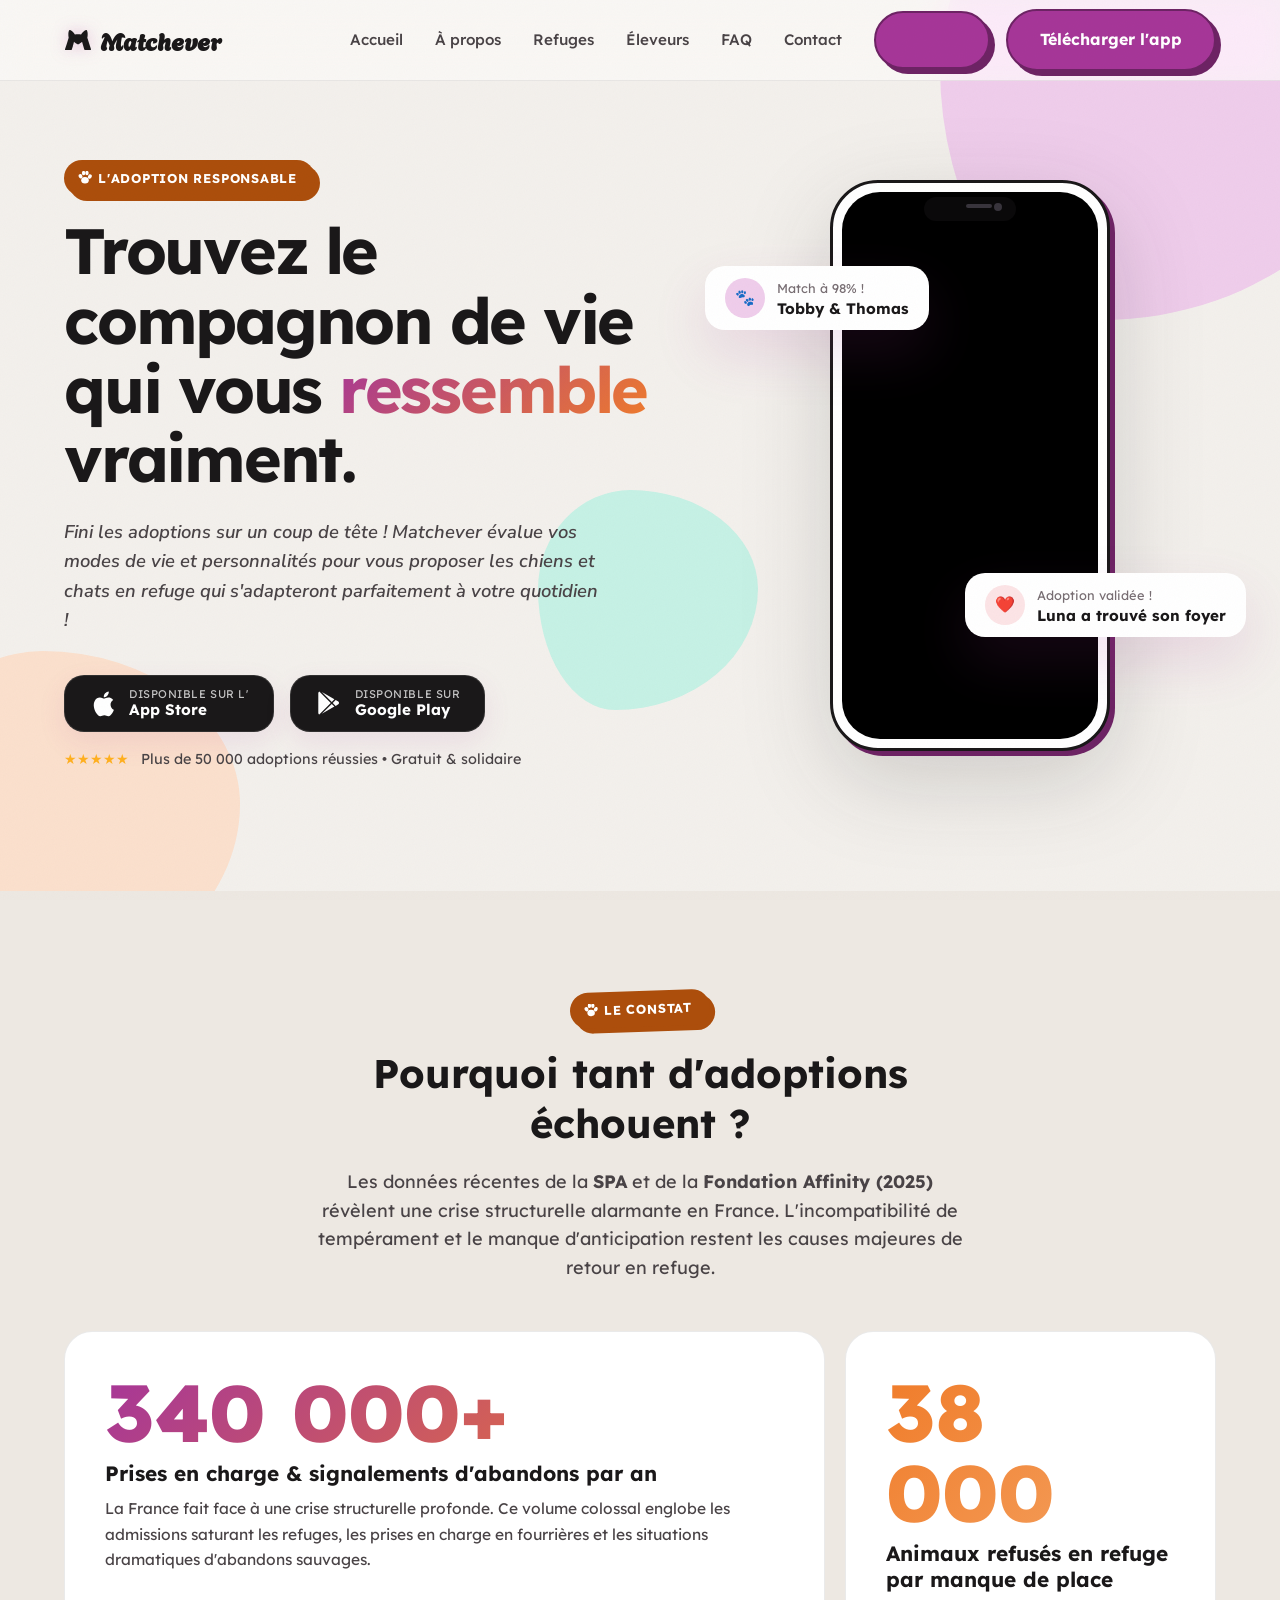
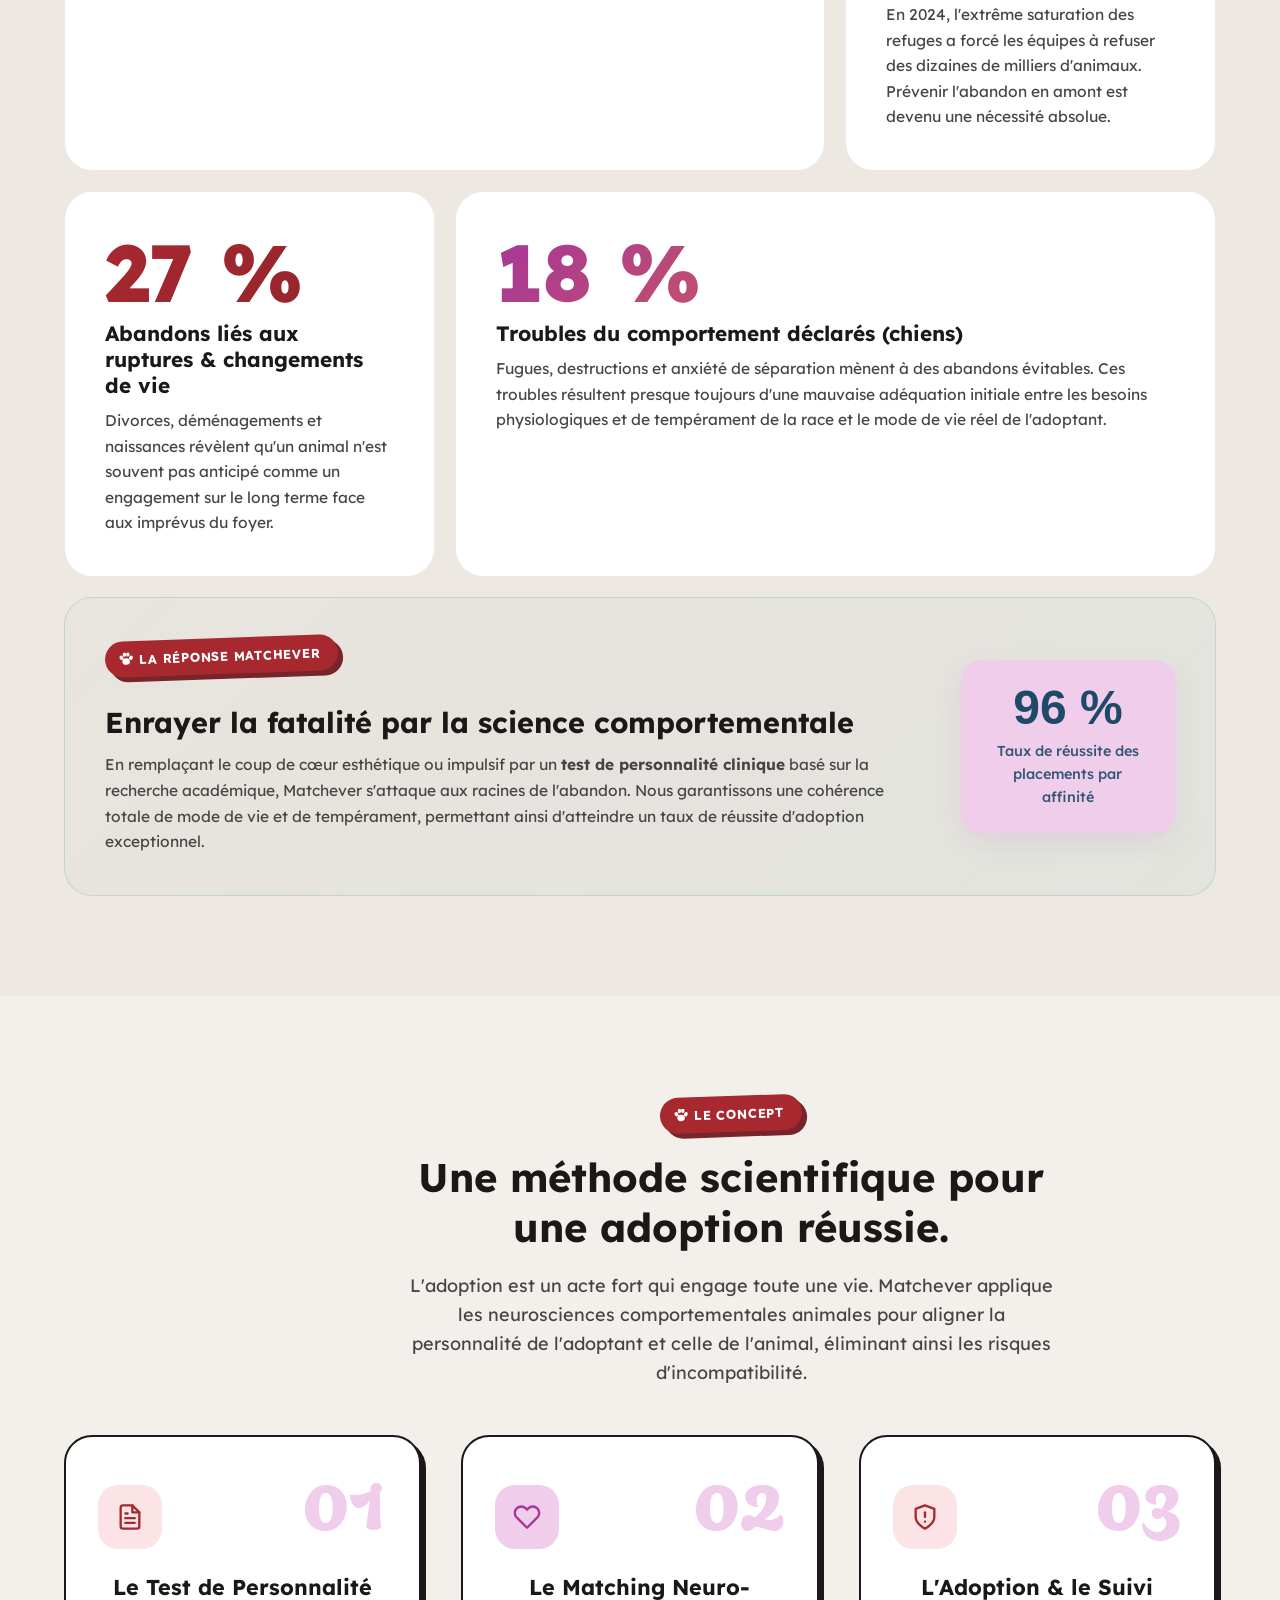
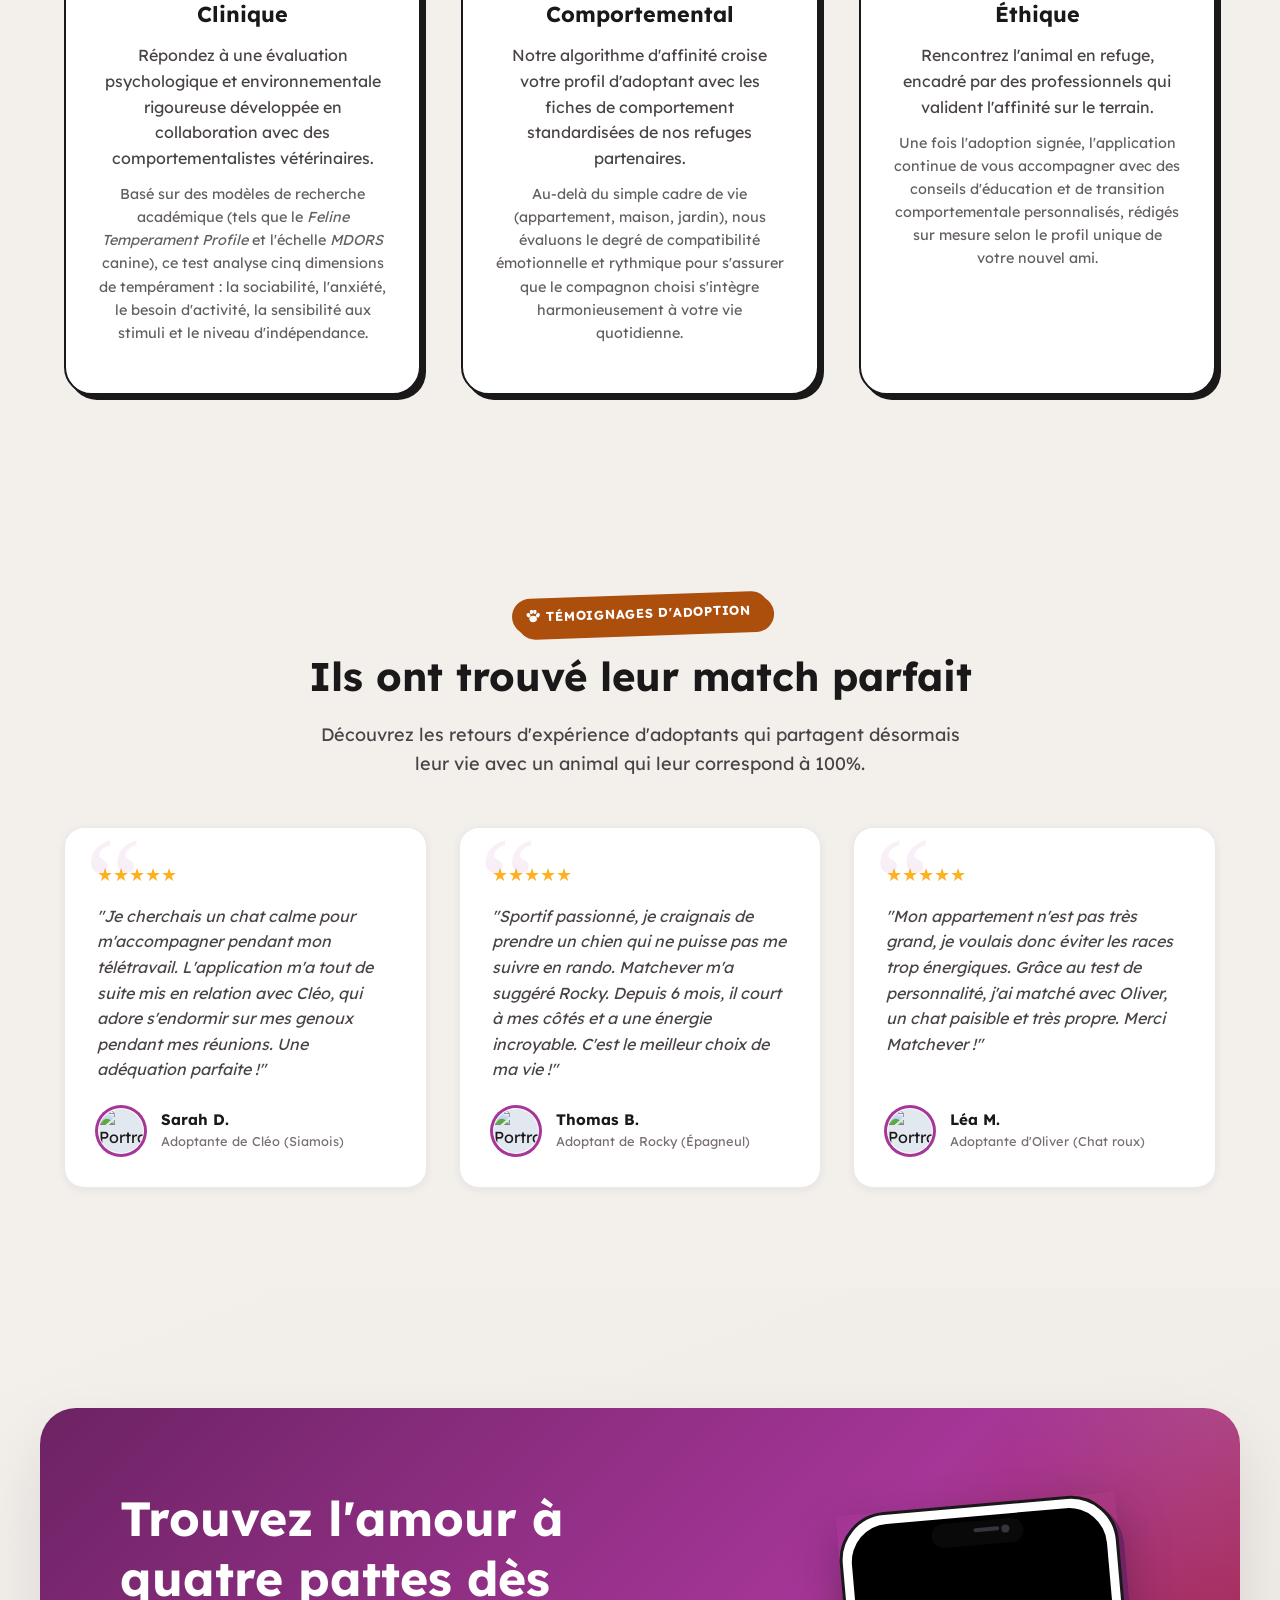
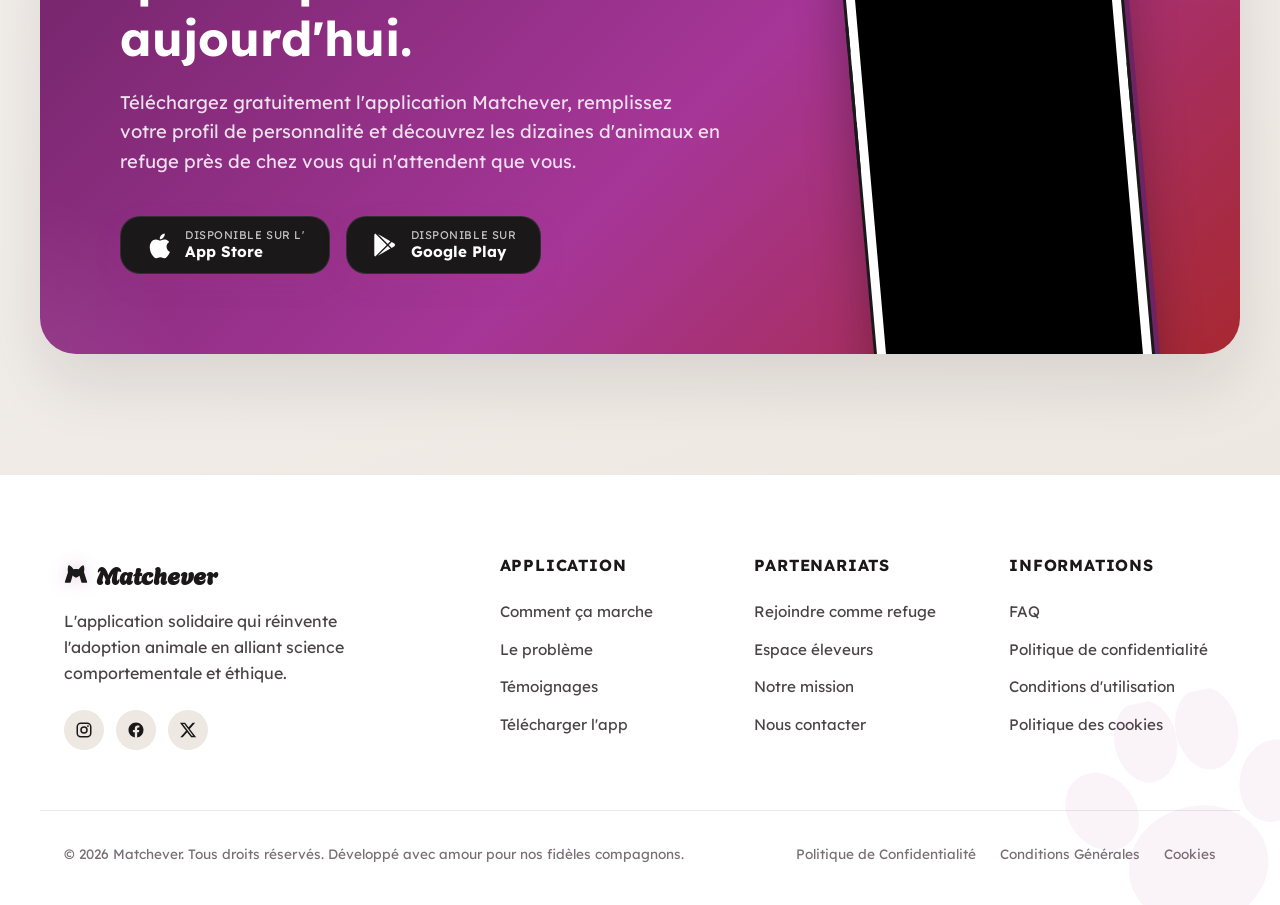
==== commit 9834a8b6: "design button rive" ====
--- a/index.html
+++ b/index.html
@@ -140,13 +140,6 @@
               <span>Plus de 50 000 adoptions réussies • Gratuit &amp; solidaire</span>
             </div>
           </div>
-
-          <!-- Button Rive -->
-          <button id="rive-cat-button" type="button" data-rive-src="button.riv"
-            data-rive-state-machine="State Machine 1" class="rive-btn is-ready"
-            aria-label="Aller aux liens de téléchargement de l'application">
-            <canvas id="rive-cat-canvas" aria-hidden="true"></canvas>
-          </button>
         </div>
 
         <!-- Interactive Card Swipe Mockup -->
--- a/style.css
+++ b/style.css
@@ -57,21 +57,37 @@
   }
 }
 
-/* Variante HEADER (nav-cta) */
+/* Variante HEADER (nav-cta) — même design "carte à jouer" que
+   le bouton Télécharger (fond mauve, bordure, ombre pop, pilule) */
 #rive-cat-button-nav {
   position: relative;
-  width: 56px;
-  height: 56px;
+  display: inline-flex;
+  align-items: center;
+  justify-content: center;
+  width: 116px;
+  height: 58px;
   flex-shrink: 0;
+  border-radius: var(--radius-full);
+  background: var(--primary);
+  border: 2.5px solid var(--primary-700);
+  box-shadow: var(--shadow-pop-primary);
+  overflow: hidden;
+  transition: var(--transition-bounce);
 }
 
 #rive-cat-button-nav:hover {
-  transform: scale(1.08);
+  transform: translate(-2px, -2px);
+  box-shadow: 7px 7px 0px var(--primary-700);
+}
+
+#rive-cat-button-nav:active {
+  transform: translate(3px, 3px);
+  box-shadow: 2px 2px 0px var(--primary-700);
 }
 
 @media (max-width: 900px) {
   #rive-cat-button-nav {
-    width: 48px;
+    width: 96px;
     height: 48px;
   }
 }
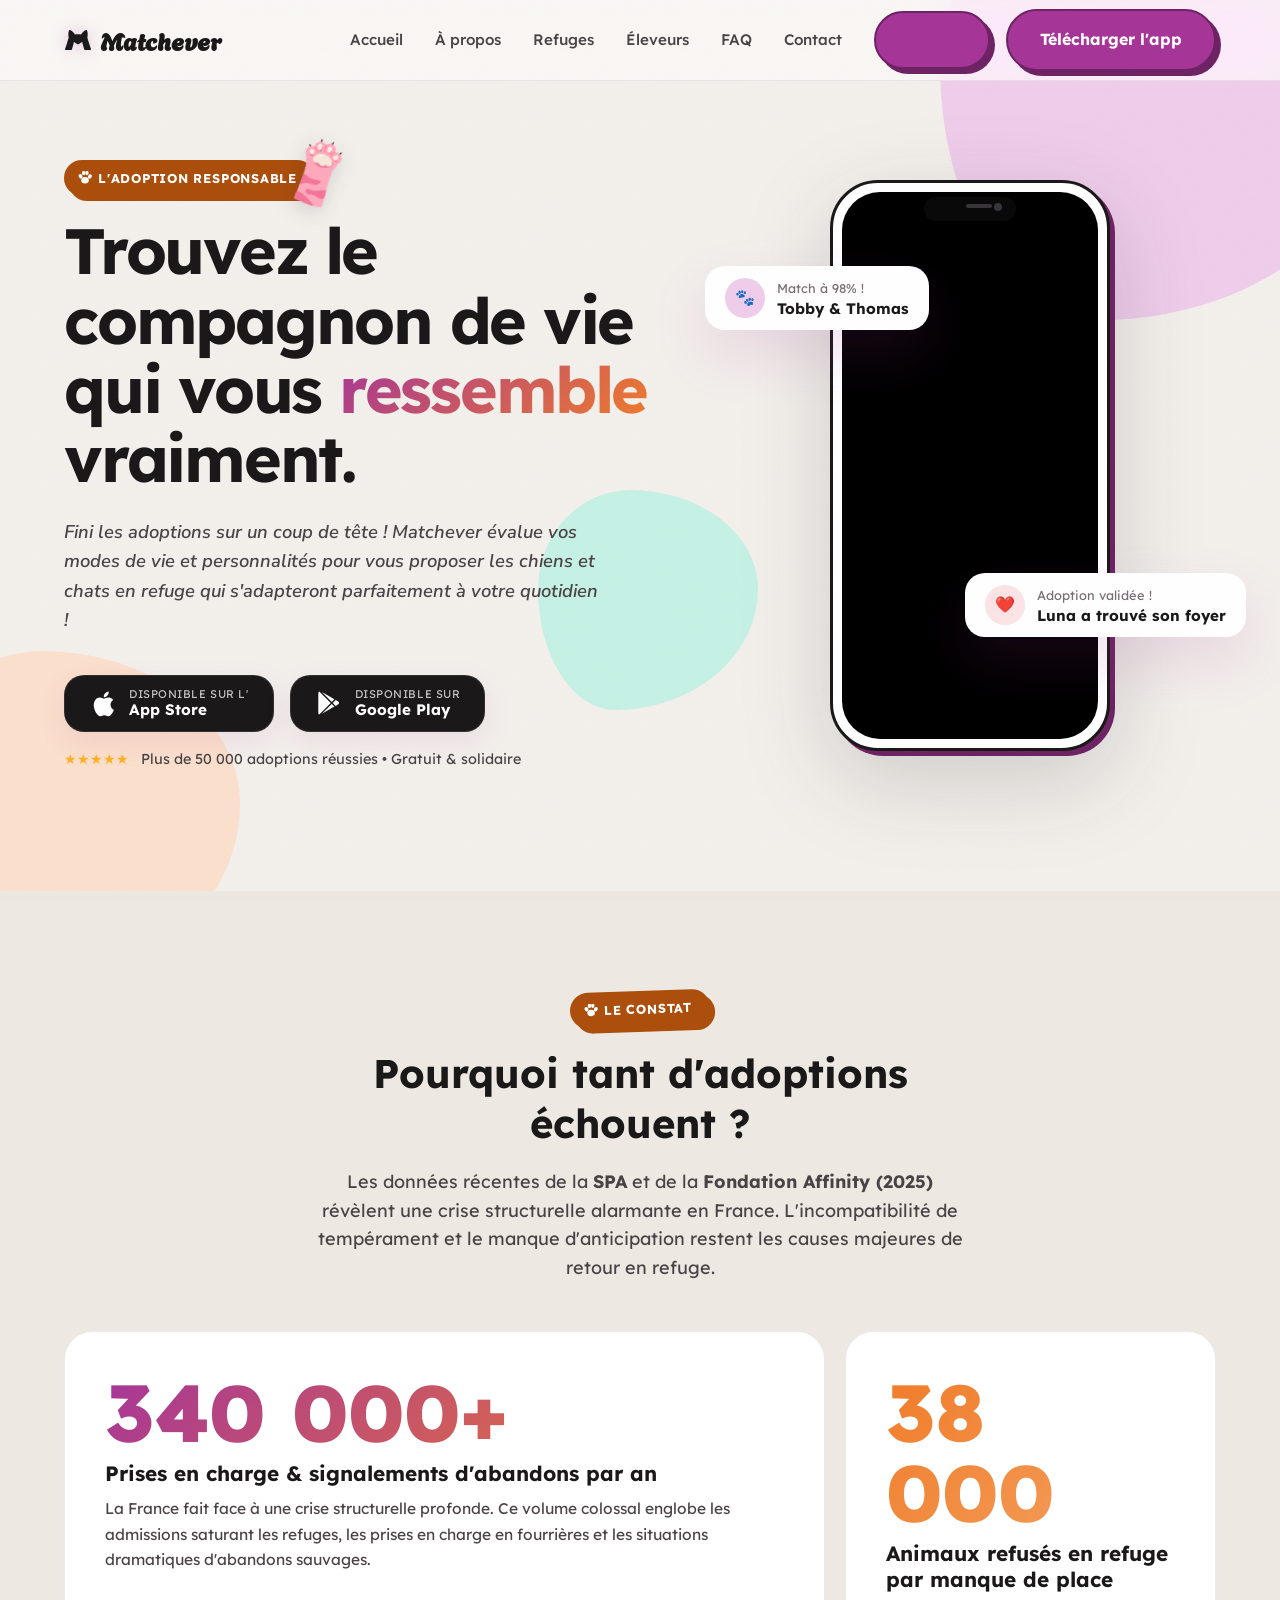
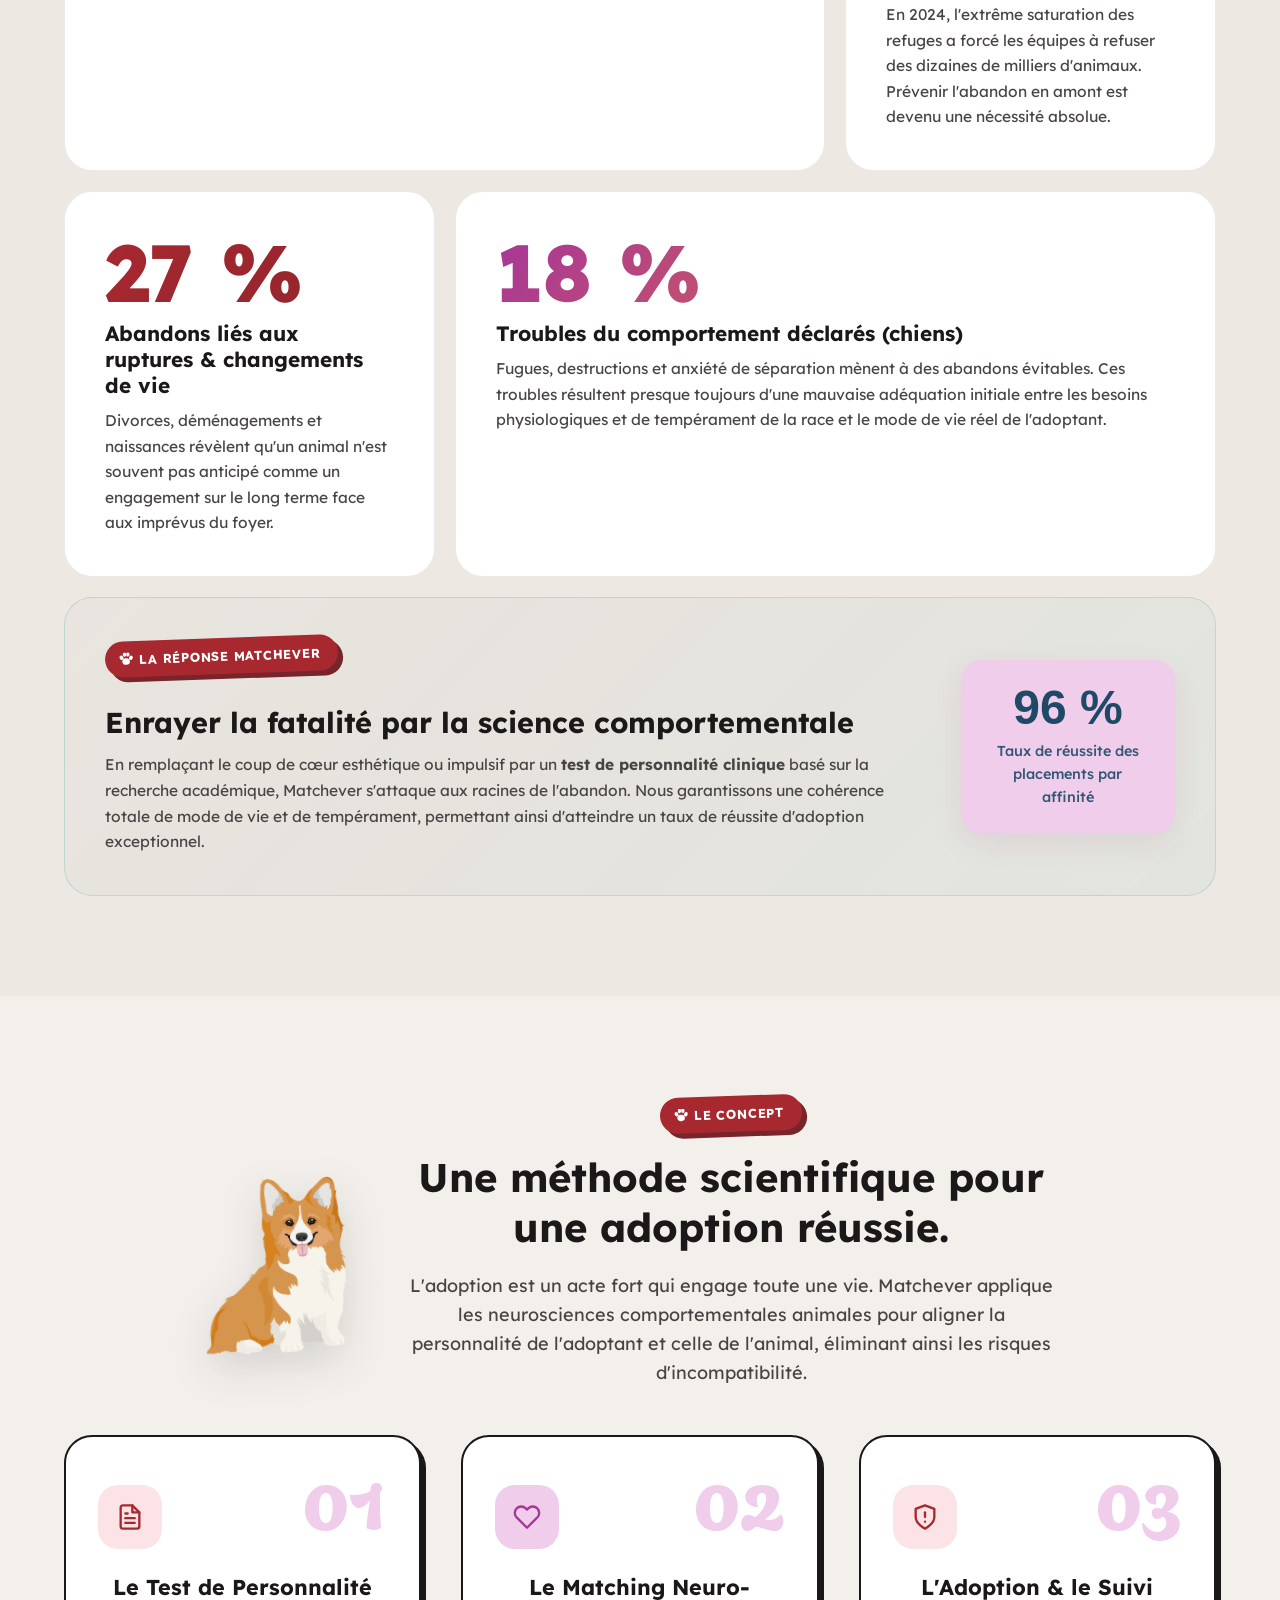
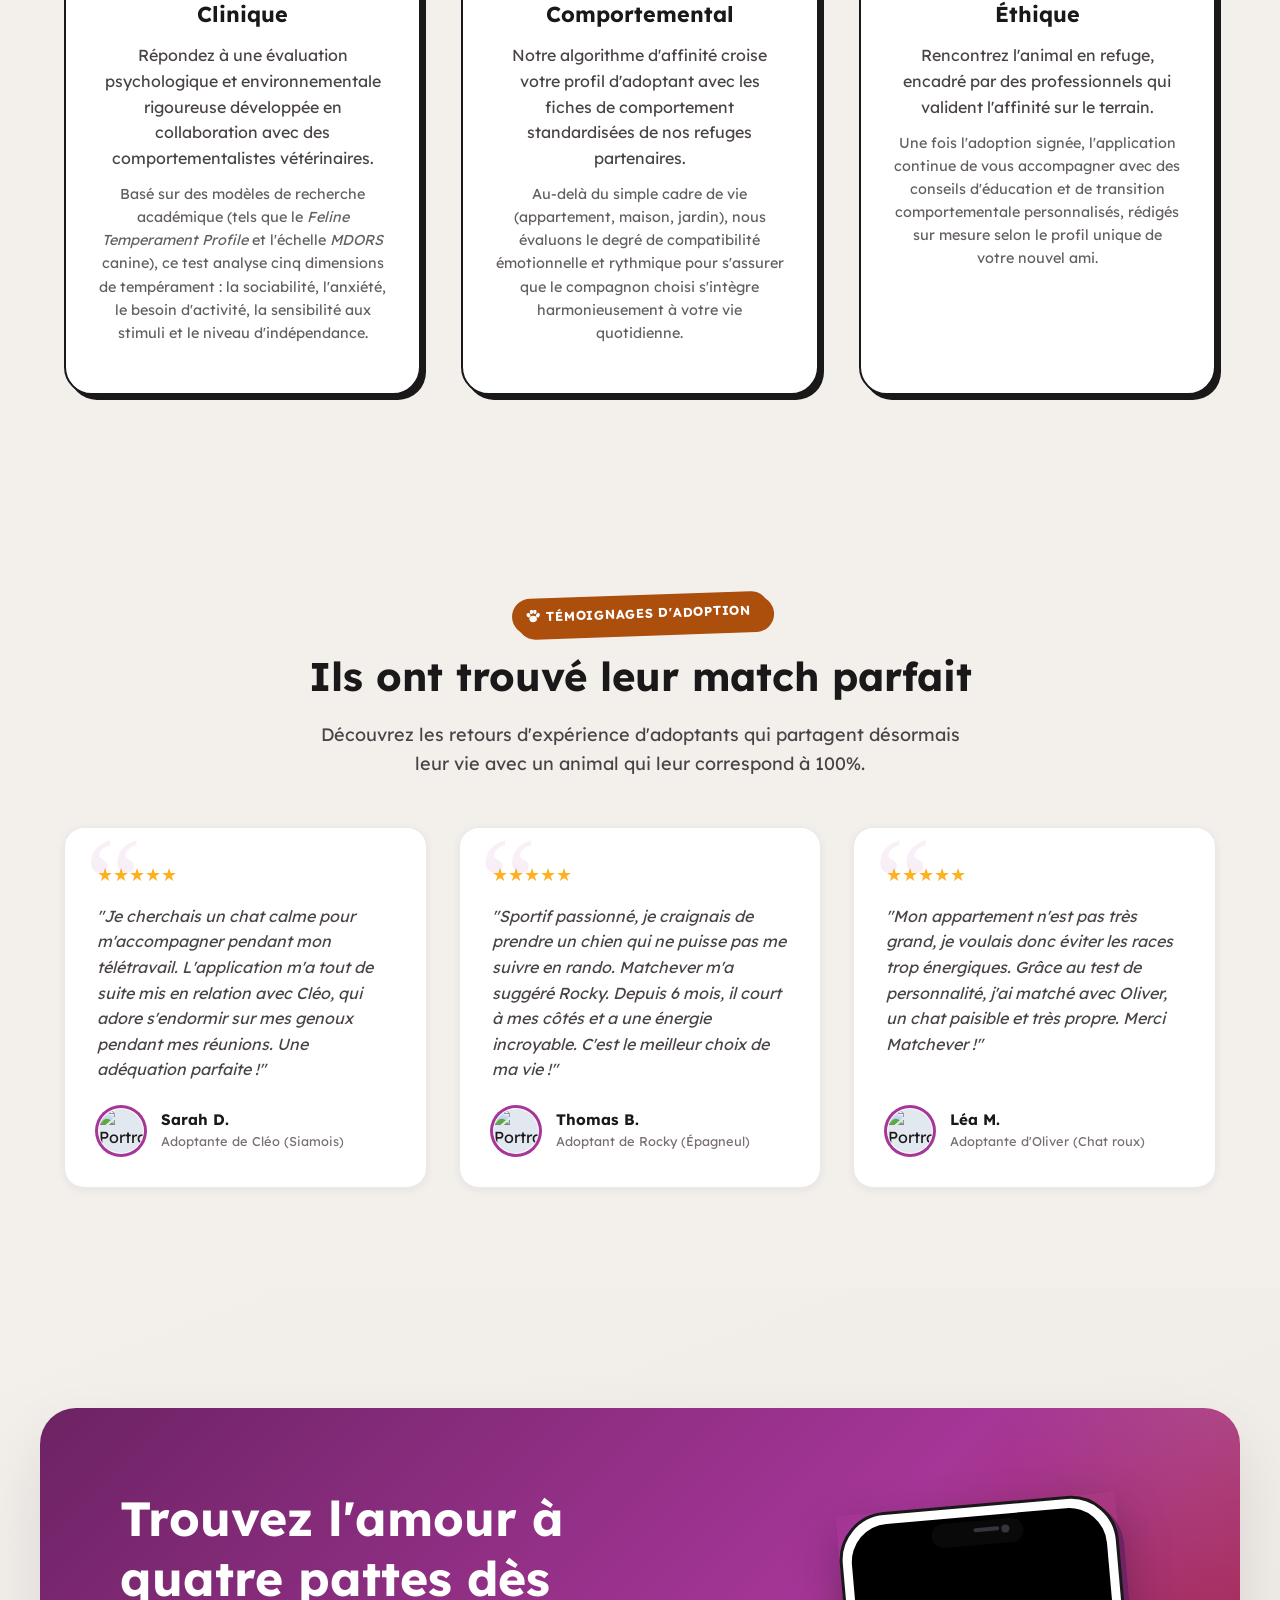
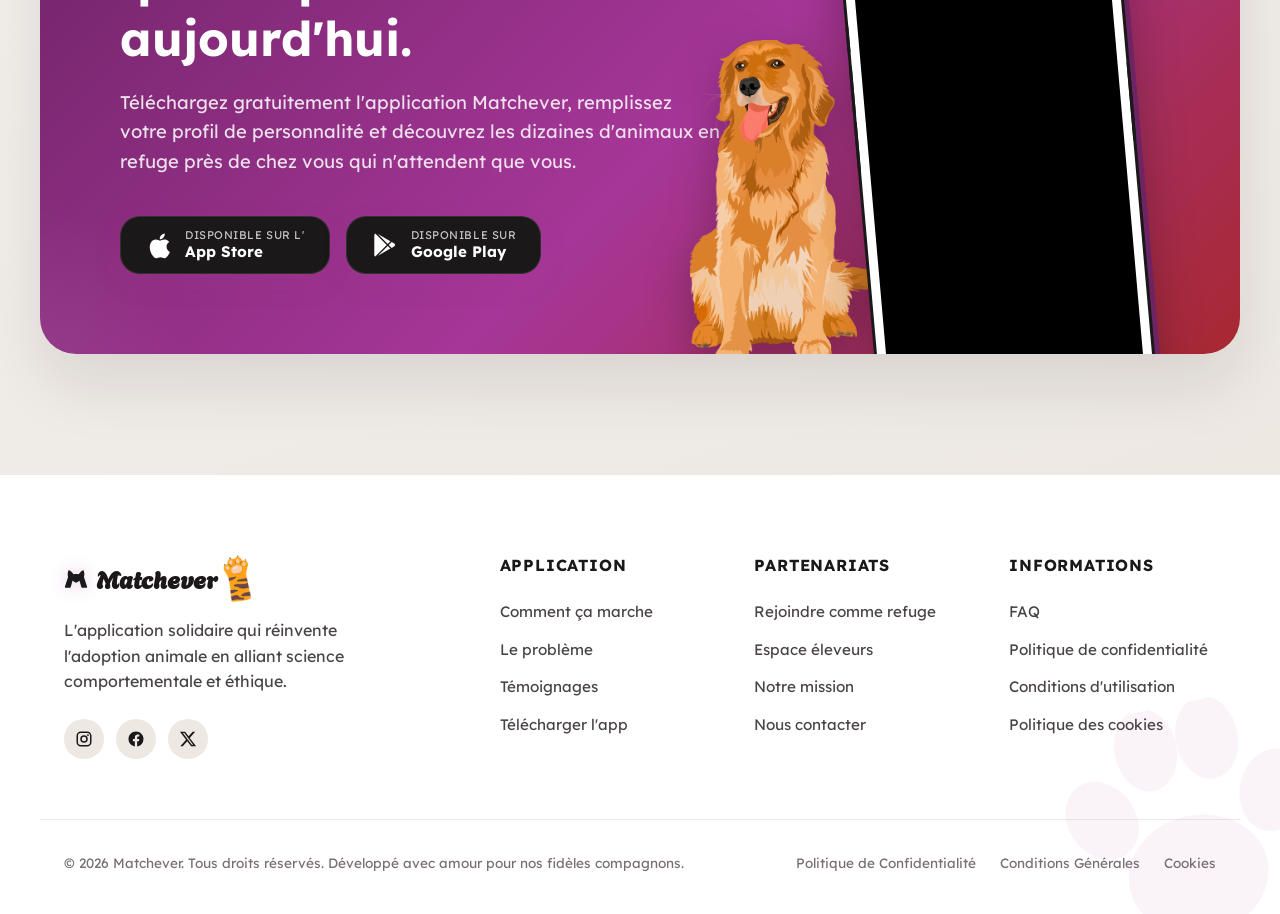
==== commit 5e9007e9: "add puppies" ====
--- a/index.html
+++ b/index.html
@@ -34,7 +34,7 @@
   <link rel="icon" type="image/svg+xml" href="logo.svg">
 
   <!-- Stylesheets -->
-  <link rel="stylesheet" href="style.css">
+  <link rel="stylesheet" href="style.css?v=2">
 </head>
 
 <body>
--- a/style.css
+++ b/style.css
@@ -60,35 +60,35 @@
 /* Variante HEADER (nav-cta) — même design "carte à jouer" que
    le bouton Télécharger (fond mauve, bordure, ombre pop, pilule) */
 #rive-cat-button-nav {
-  position: relative;
-  display: inline-flex;
-  align-items: center;
-  justify-content: center;
-  width: 116px;
-  height: 58px;
-  flex-shrink: 0;
-  border-radius: var(--radius-full);
-  background: var(--primary);
-  border: 2.5px solid var(--primary-700);
-  box-shadow: var(--shadow-pop-primary);
-  overflow: hidden;
+  position: relative !important;
+  display: inline-flex !important;
+  align-items: center !important;
+  justify-content: center !important;
+  width: 116px !important;
+  height: 58px !important;
+  flex-shrink: 0 !important;
+  border-radius: var(--radius-full) !important;
+  background: var(--primary) !important;
+  border: 2.5px solid var(--primary-700) !important;
+  box-shadow: var(--shadow-pop-primary) !important;
+  overflow: hidden !important;
   transition: var(--transition-bounce);
 }
 
 #rive-cat-button-nav:hover {
   transform: translate(-2px, -2px);
-  box-shadow: 7px 7px 0px var(--primary-700);
+  box-shadow: 7px 7px 0px var(--primary-700) !important;
 }
 
 #rive-cat-button-nav:active {
   transform: translate(3px, 3px);
-  box-shadow: 2px 2px 0px var(--primary-700);
+  box-shadow: 2px 2px 0px var(--primary-700) !important;
 }
 
 @media (max-width: 900px) {
   #rive-cat-button-nav {
-    width: 96px;
-    height: 48px;
+    width: 96px !important;
+    height: 48px !important;
   }
 }
 
@@ -2570,6 +2570,43 @@
   background: linear-gradient(180deg, var(--primary-50) 0%, var(--bg-primary) 100%);
 }
 
+/* Mascotte chien centrée, glissée dans l'espace libre entre le
+   bloc de texte/boutons et le mockup téléphone — comme le golden
+   retriever dans la section téléchargement de l'accueil. */
+.cta-dog {
+  position: absolute;
+  right: 430px;
+  bottom: 70px;
+  width: 150px;
+  z-index: 2;
+  pointer-events: none;
+  user-select: none;
+  transform: scaleX(-1);
+  filter: drop-shadow(0 14px 20px rgba(0, 0, 0, 0.25));
+}
+
+@media (max-width: 1024px) {
+  .cta-dog {
+    display: none;
+  }
+}
+
+/* Mascotte chien centrée au-dessus d'un titre de section
+   (about / faq / contact) — sticker simple, sans mise en page
+   complexe, pour rester lisible sur toutes les sections. */
+.section-mascot-top {
+  display: block;
+  margin: 0 auto 18px;
+  width: 120px;
+  filter: drop-shadow(0 12px 18px rgba(26, 24, 25, 0.15));
+}
+
+@media (max-width: 600px) {
+  .section-mascot-top {
+    width: 90px;
+  }
+}
+
 .scroll-indicator {
   position: relative;
   z-index: 1;
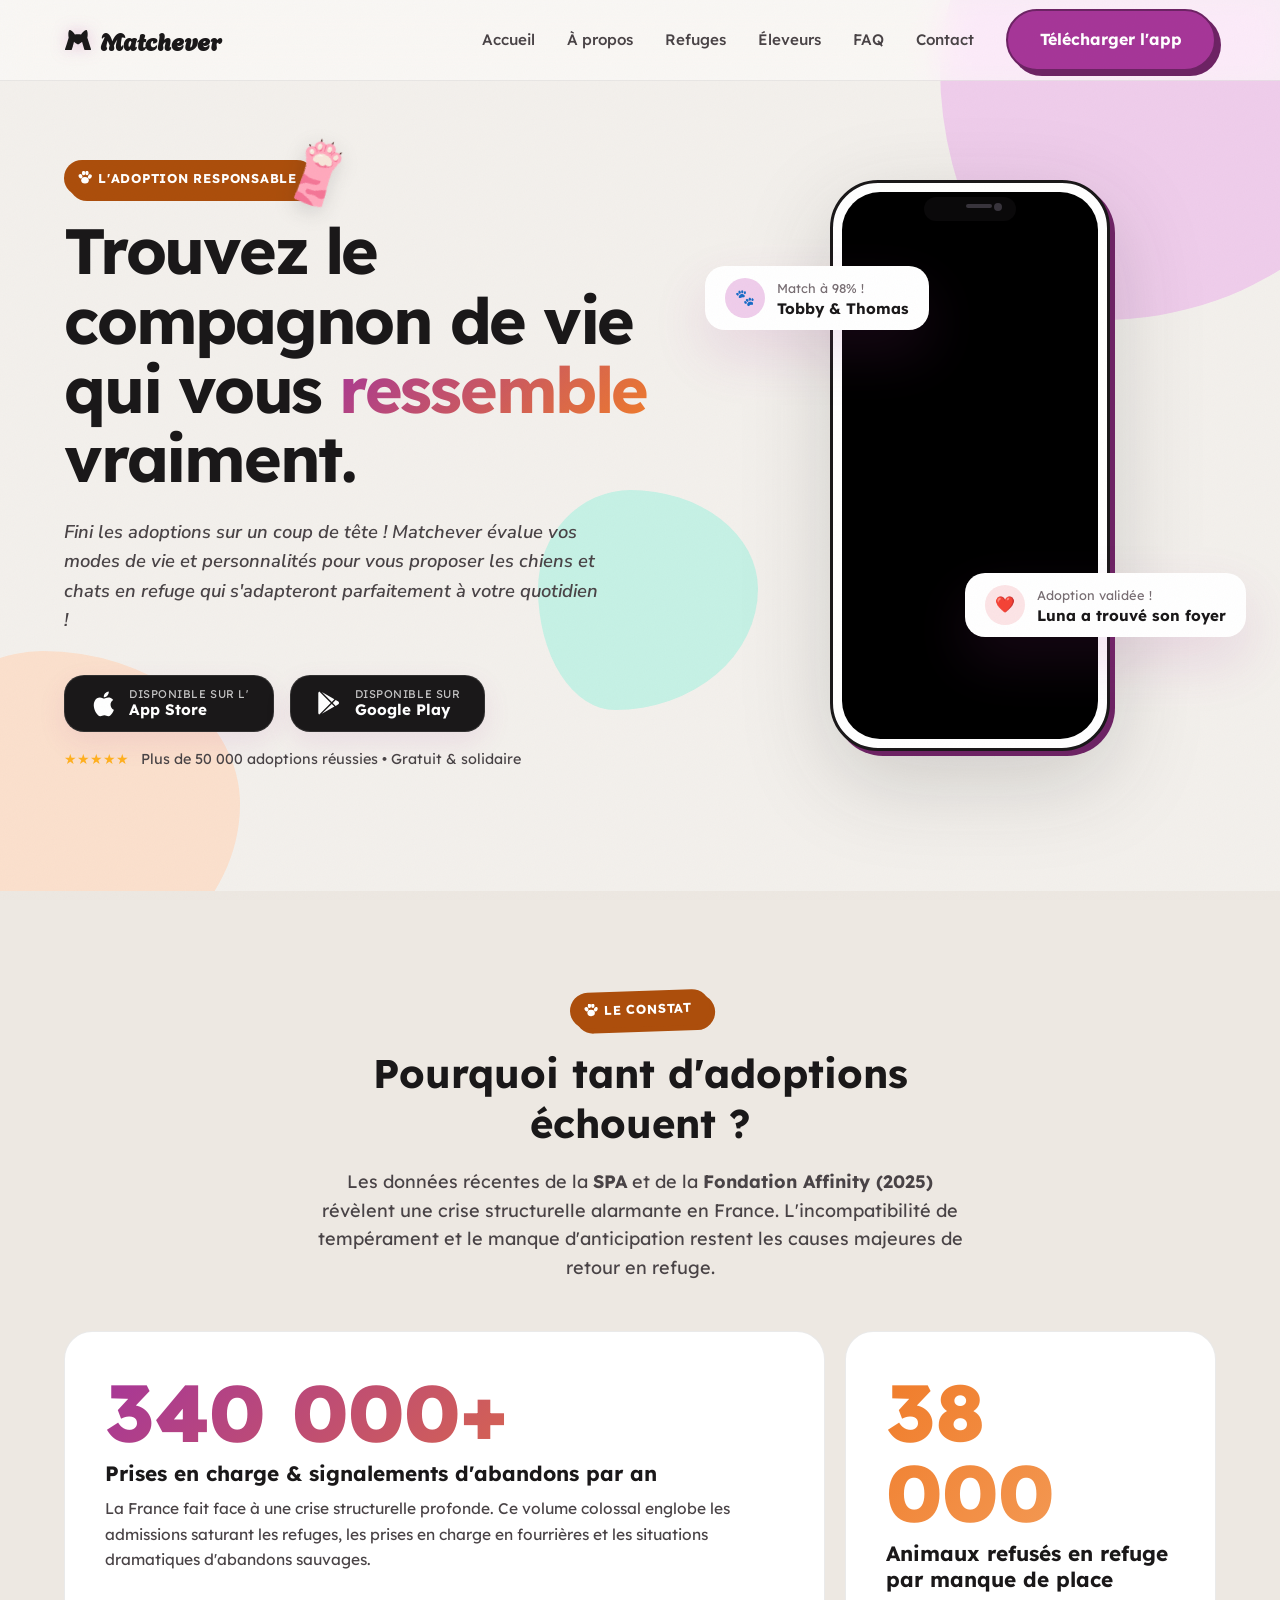
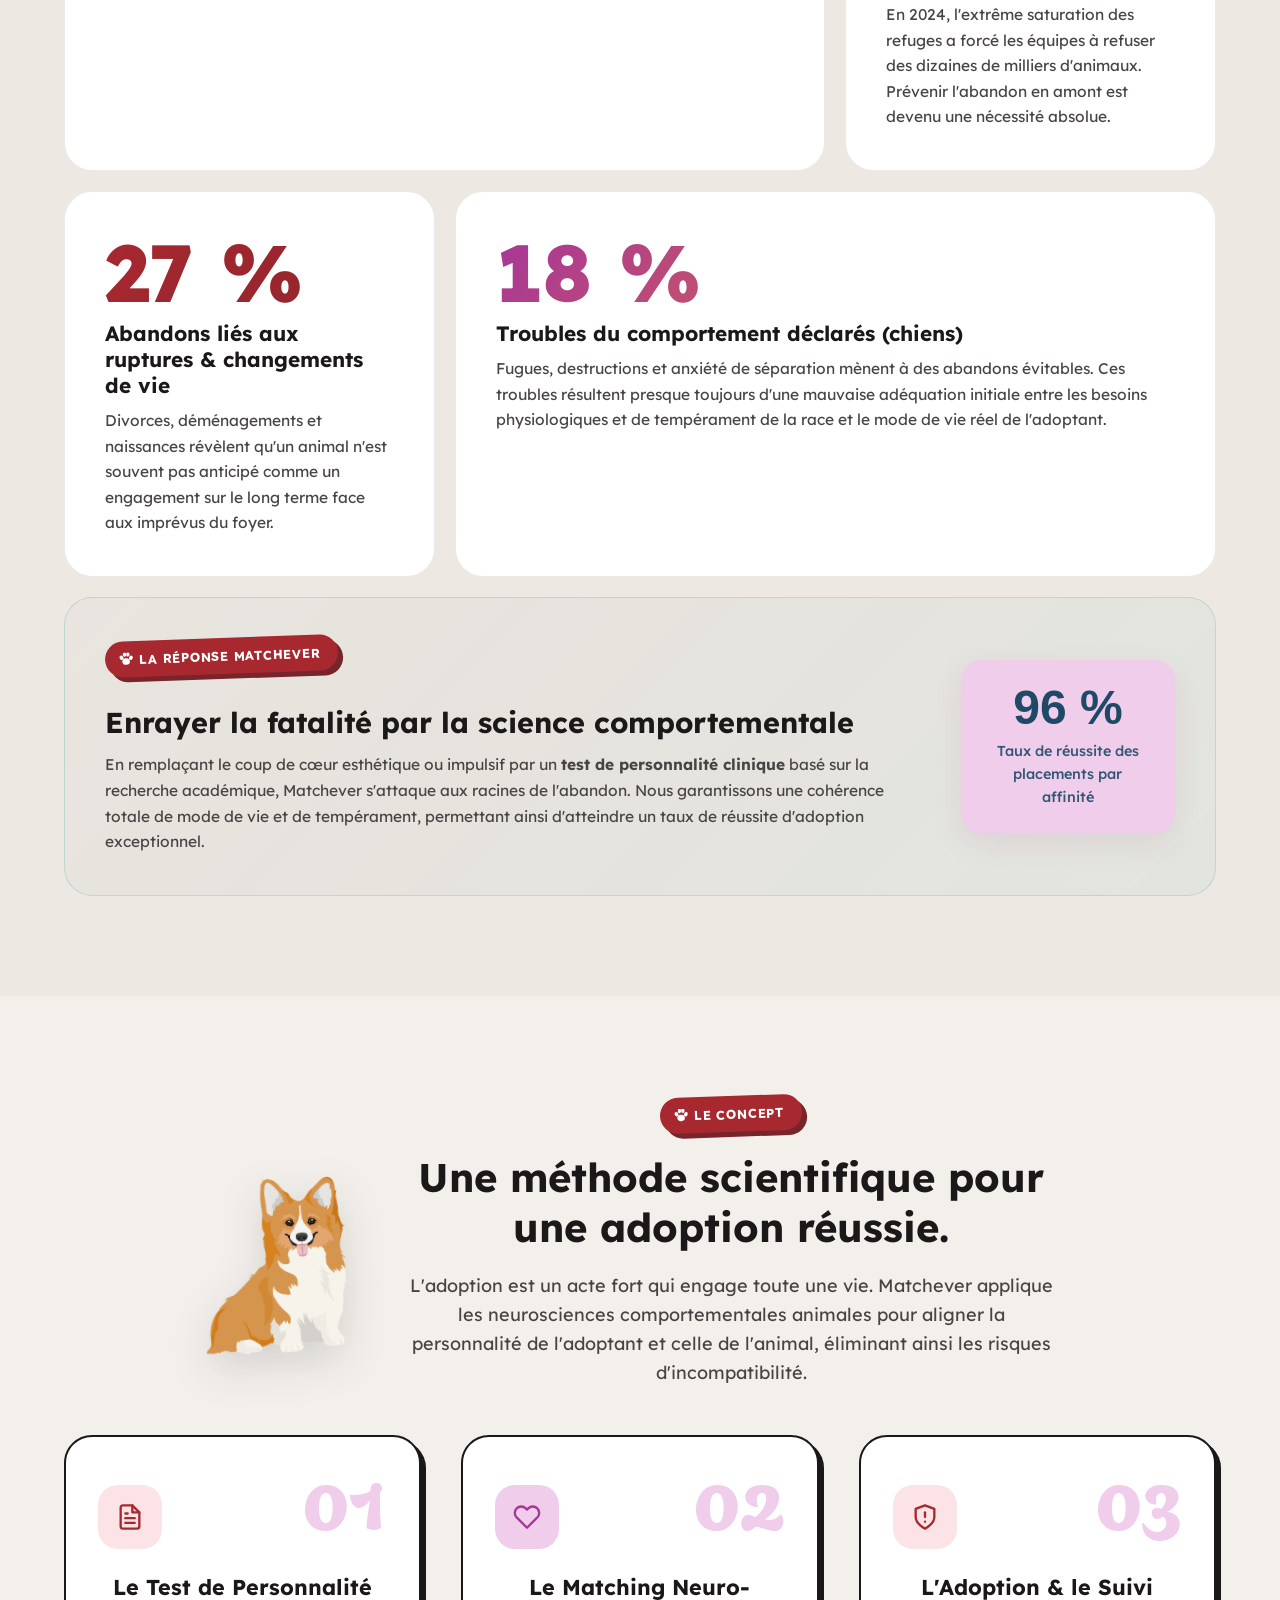
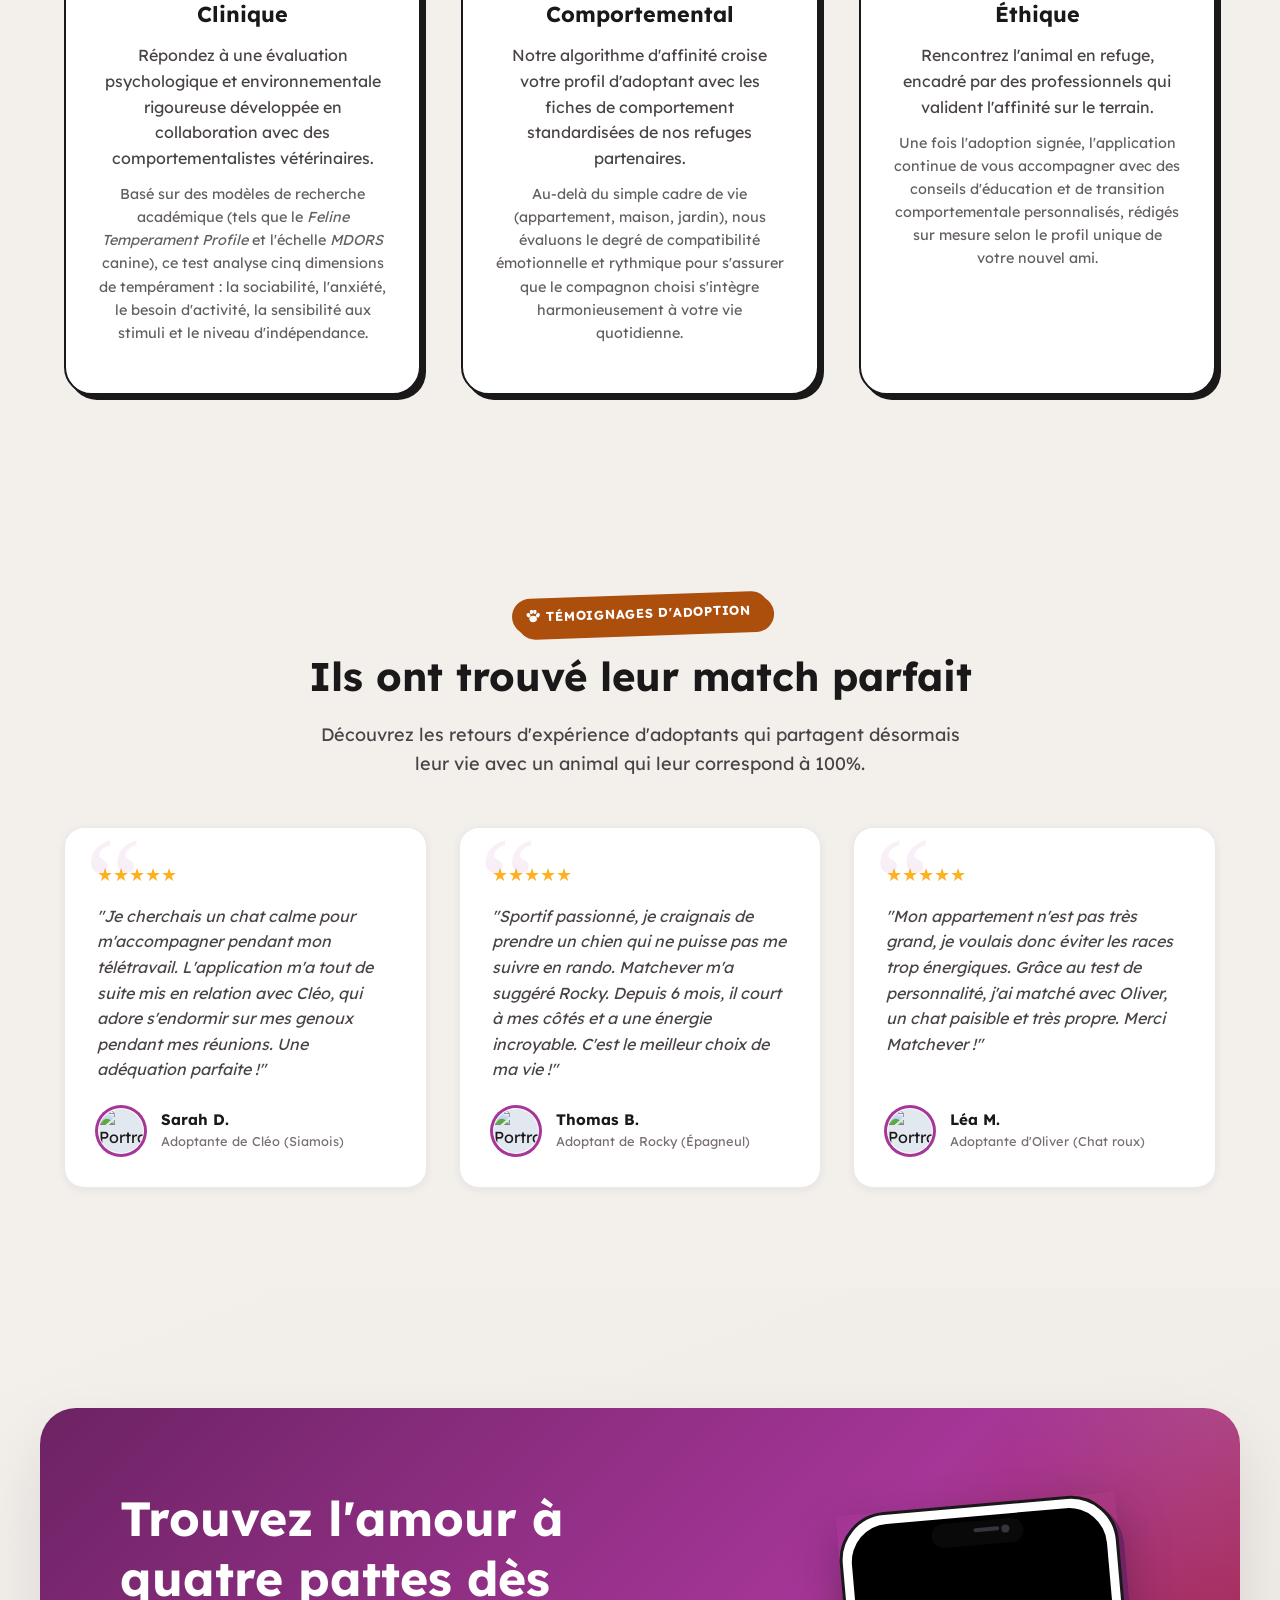
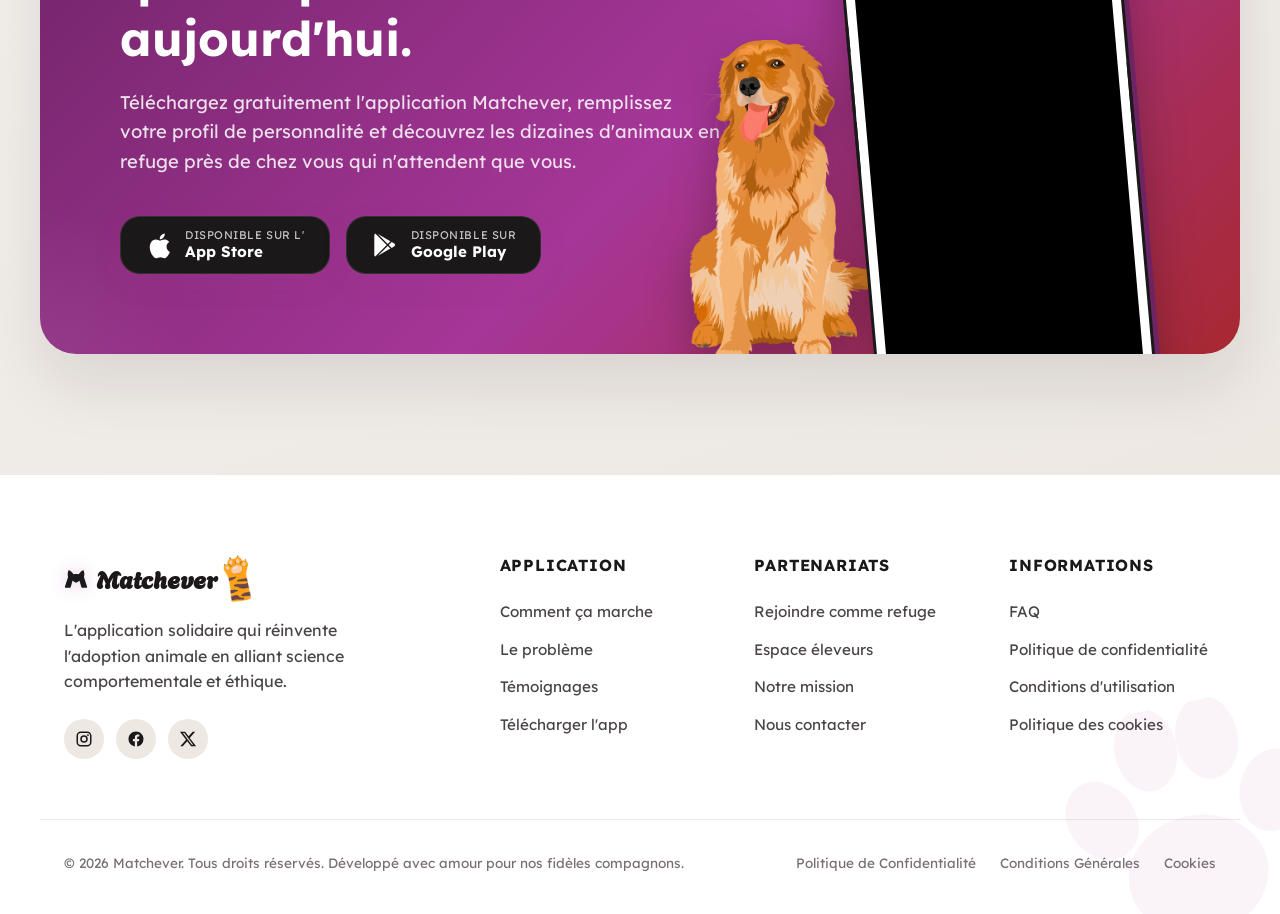
==== commit f486fd3e: "delete button rive" ====
--- a/index.html
+++ b/index.html
@@ -70,11 +70,6 @@
         <a href="faq.html" class="nav-link">FAQ</a>
         <a href="contact.html" class="nav-link">Contact</a>
         <div class="nav-cta">
-          <button id="rive-cat-button-nav" type="button" data-rive-src="button.riv"
-            data-rive-state-machine="State Machine 1" class="rive-btn is-ready"
-            aria-label="Aller aux liens de téléchargement de l'application">
-            <canvas id="rive-cat-canvas-nav" aria-hidden="true" width="600" height="300"></canvas>
-          </button>
           <a href="#download" class="btn btn-primary" id="header-cta-btn">Télécharger l'app</a>
         </div>
       </nav>
@@ -562,7 +557,6 @@
   </footer>
 
   <!-- Scripts -->
-  <script src="https://unpkg.com/@rive-app/canvas@2.38.3/rive.js"></script>
   <script src="app.js"></script>
 </body>
 
--- a/style.css
+++ b/style.css
@@ -3,94 +3,6 @@
    du fichier, sinon le navigateur l'ignore silencieusement.
    ============================================================ */
 @import url("https://fonts.googleapis.com/css2?family=Agbalumo&family=Lexend:wght@300;400;500;600;700;800&family=Nunito+Sans:ital,wght@0,400;0,600;0,700;1,400;1,600;1,700&display=swap");
-
-/* ============================================================
-   BOUTON RIVE — styles communs (hero + header)
-   ============================================================ */
-.rive-btn {
-  background: none;
-  border: none;
-  padding: 0;
-  cursor: pointer;
-  opacity: 0;
-  transition: opacity 0.4s ease, transform var(--transition-bounce);
-}
-
-.rive-btn.is-ready {
-  opacity: 1;
-}
-
-.rive-btn canvas {
-  display: block;
-  width: 100%;
-  height: 100%;
-}
-
-/* Variante HERO */
-#rive-cat-button {
-  position: absolute;
-  bottom: 0;
-  left: 0;
-  transform: translate(-35%, 80%);
-  width: 220px;
-  height: 220px;
-  z-index: 10;
-}
-
-#rive-cat-button:hover {
-  filter: drop-shadow(0 4px 16px rgba(166, 54, 152, 0.35));
-}
-
-@media (max-width: 900px) {
-  #rive-cat-button {
-    width: 170px;
-    height: 170px;
-    transform: translate(-35%, 65%);
-  }
-}
-
-@media (max-width: 600px) {
-  #rive-cat-button {
-    width: 130px;
-    height: 130px;
-    transform: translate(-20%, 55%);
-  }
-}
-
-/* Variante HEADER (nav-cta) — même design "carte à jouer" que
-   le bouton Télécharger (fond mauve, bordure, ombre pop, pilule) */
-#rive-cat-button-nav {
-  position: relative !important;
-  display: inline-flex !important;
-  align-items: center !important;
-  justify-content: center !important;
-  width: 116px !important;
-  height: 58px !important;
-  flex-shrink: 0 !important;
-  border-radius: var(--radius-full) !important;
-  background: var(--primary) !important;
-  border: 2.5px solid var(--primary-700) !important;
-  box-shadow: var(--shadow-pop-primary) !important;
-  overflow: hidden !important;
-  transition: var(--transition-bounce);
-}
-
-#rive-cat-button-nav:hover {
-  transform: translate(-2px, -2px);
-  box-shadow: 7px 7px 0px var(--primary-700) !important;
-}
-
-#rive-cat-button-nav:active {
-  transform: translate(3px, 3px);
-  box-shadow: 2px 2px 0px var(--primary-700) !important;
-}
-
-@media (max-width: 900px) {
-  #rive-cat-button-nav {
-    width: 96px !important;
-    height: 48px !important;
-  }
-}
 
 /* =============================================
    DESIGN SYSTEM — Matchever (charte officielle)
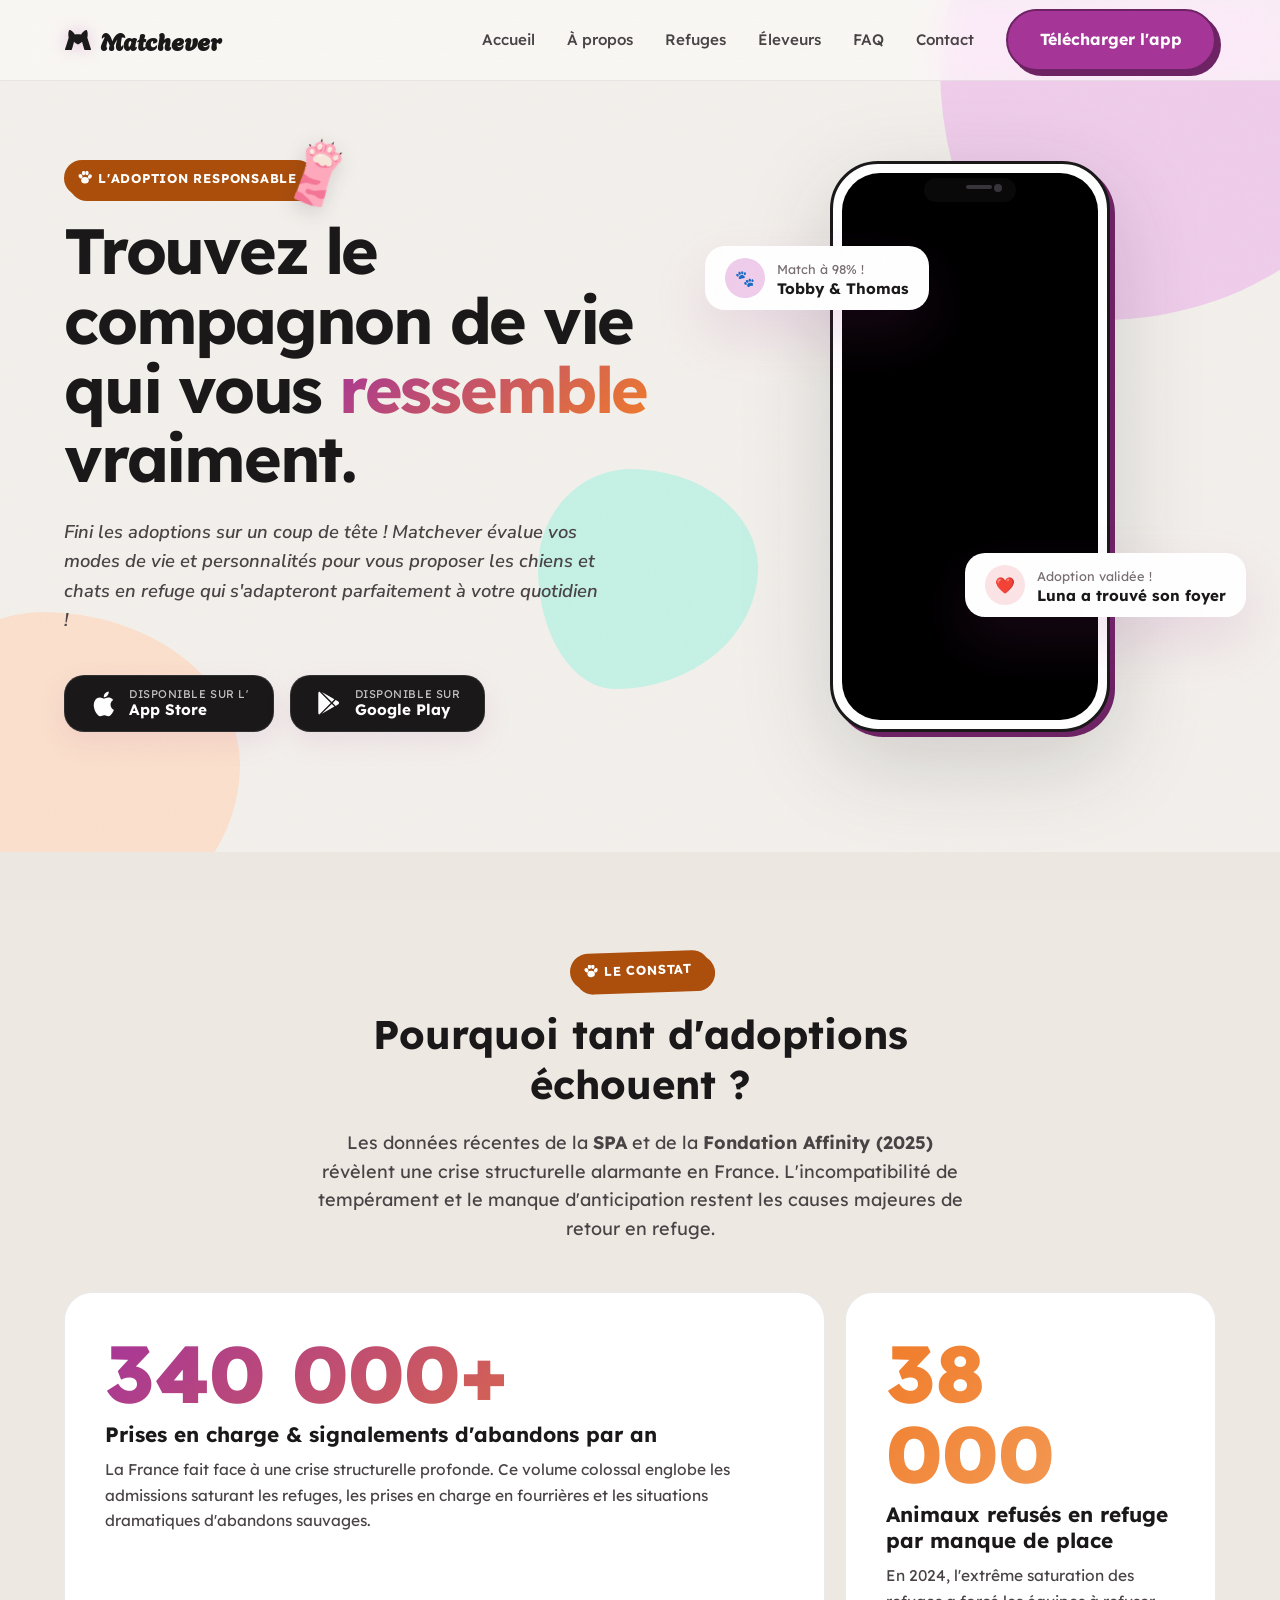
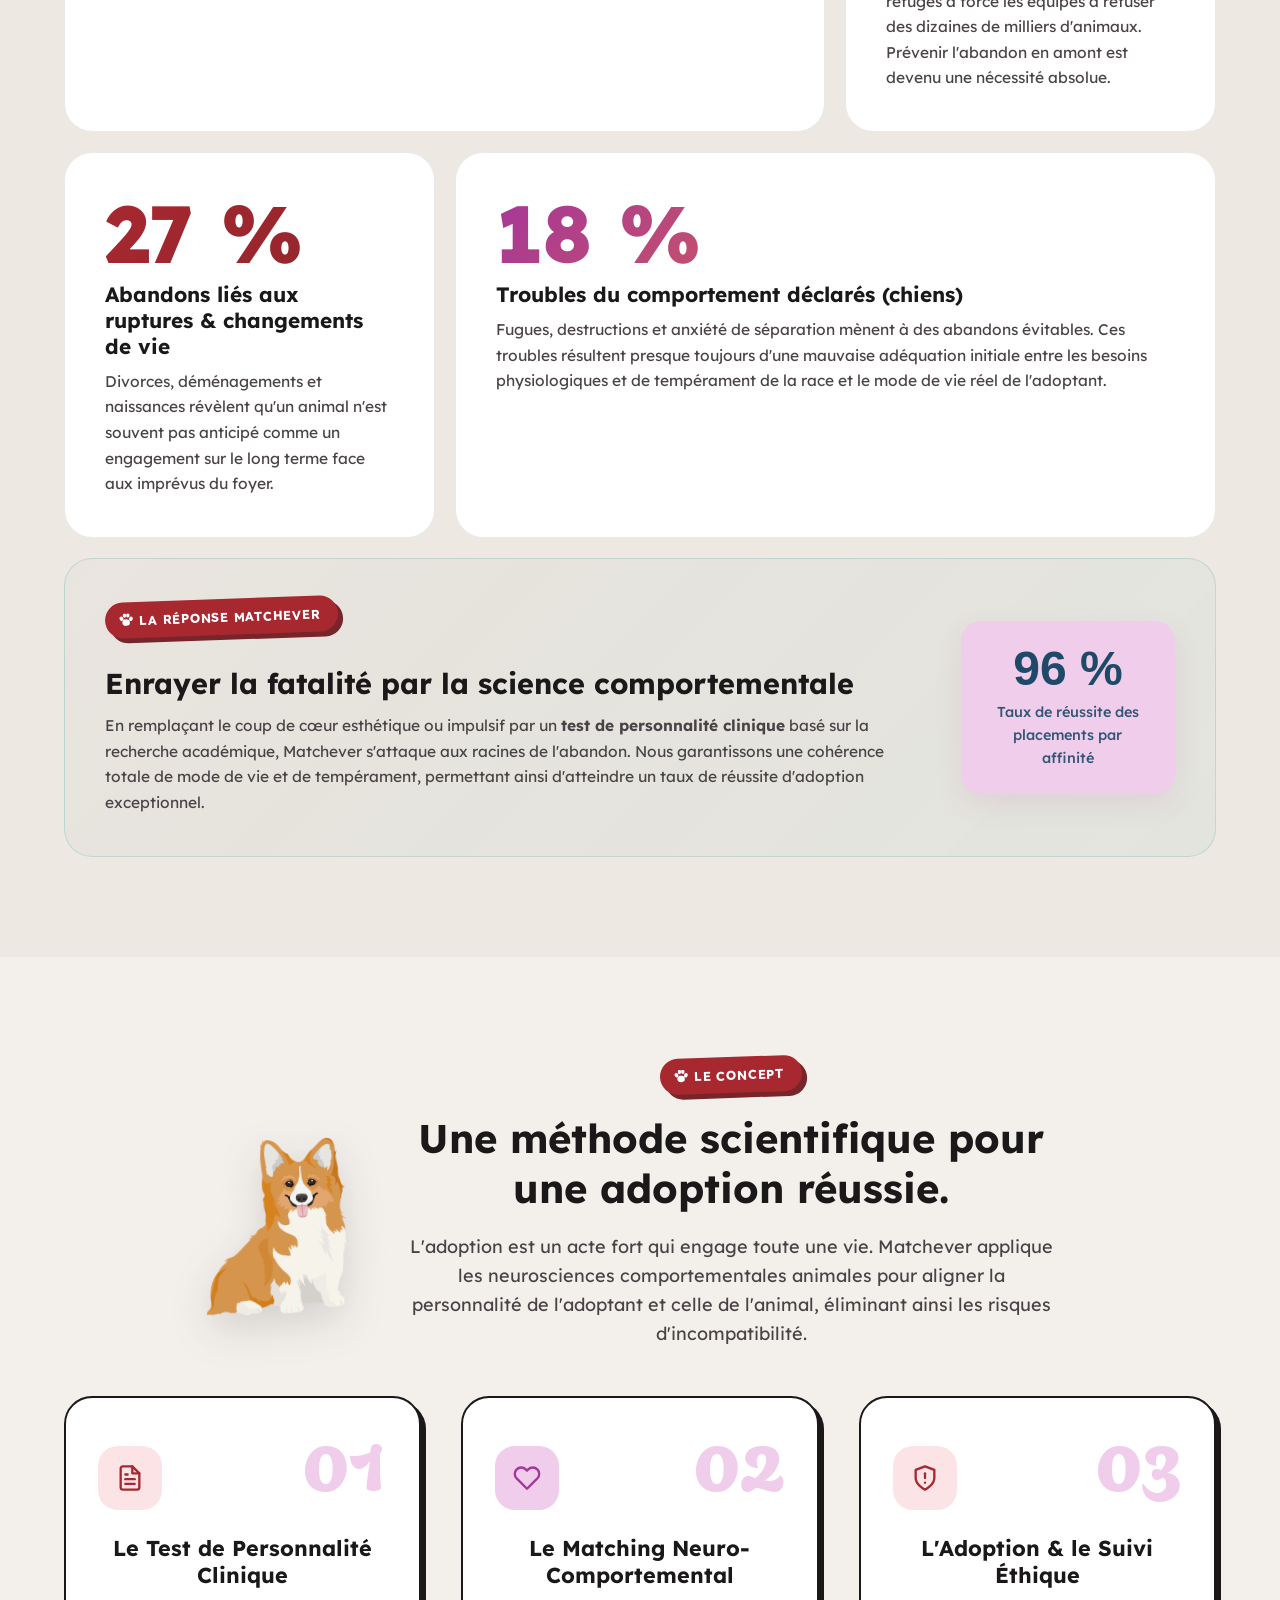
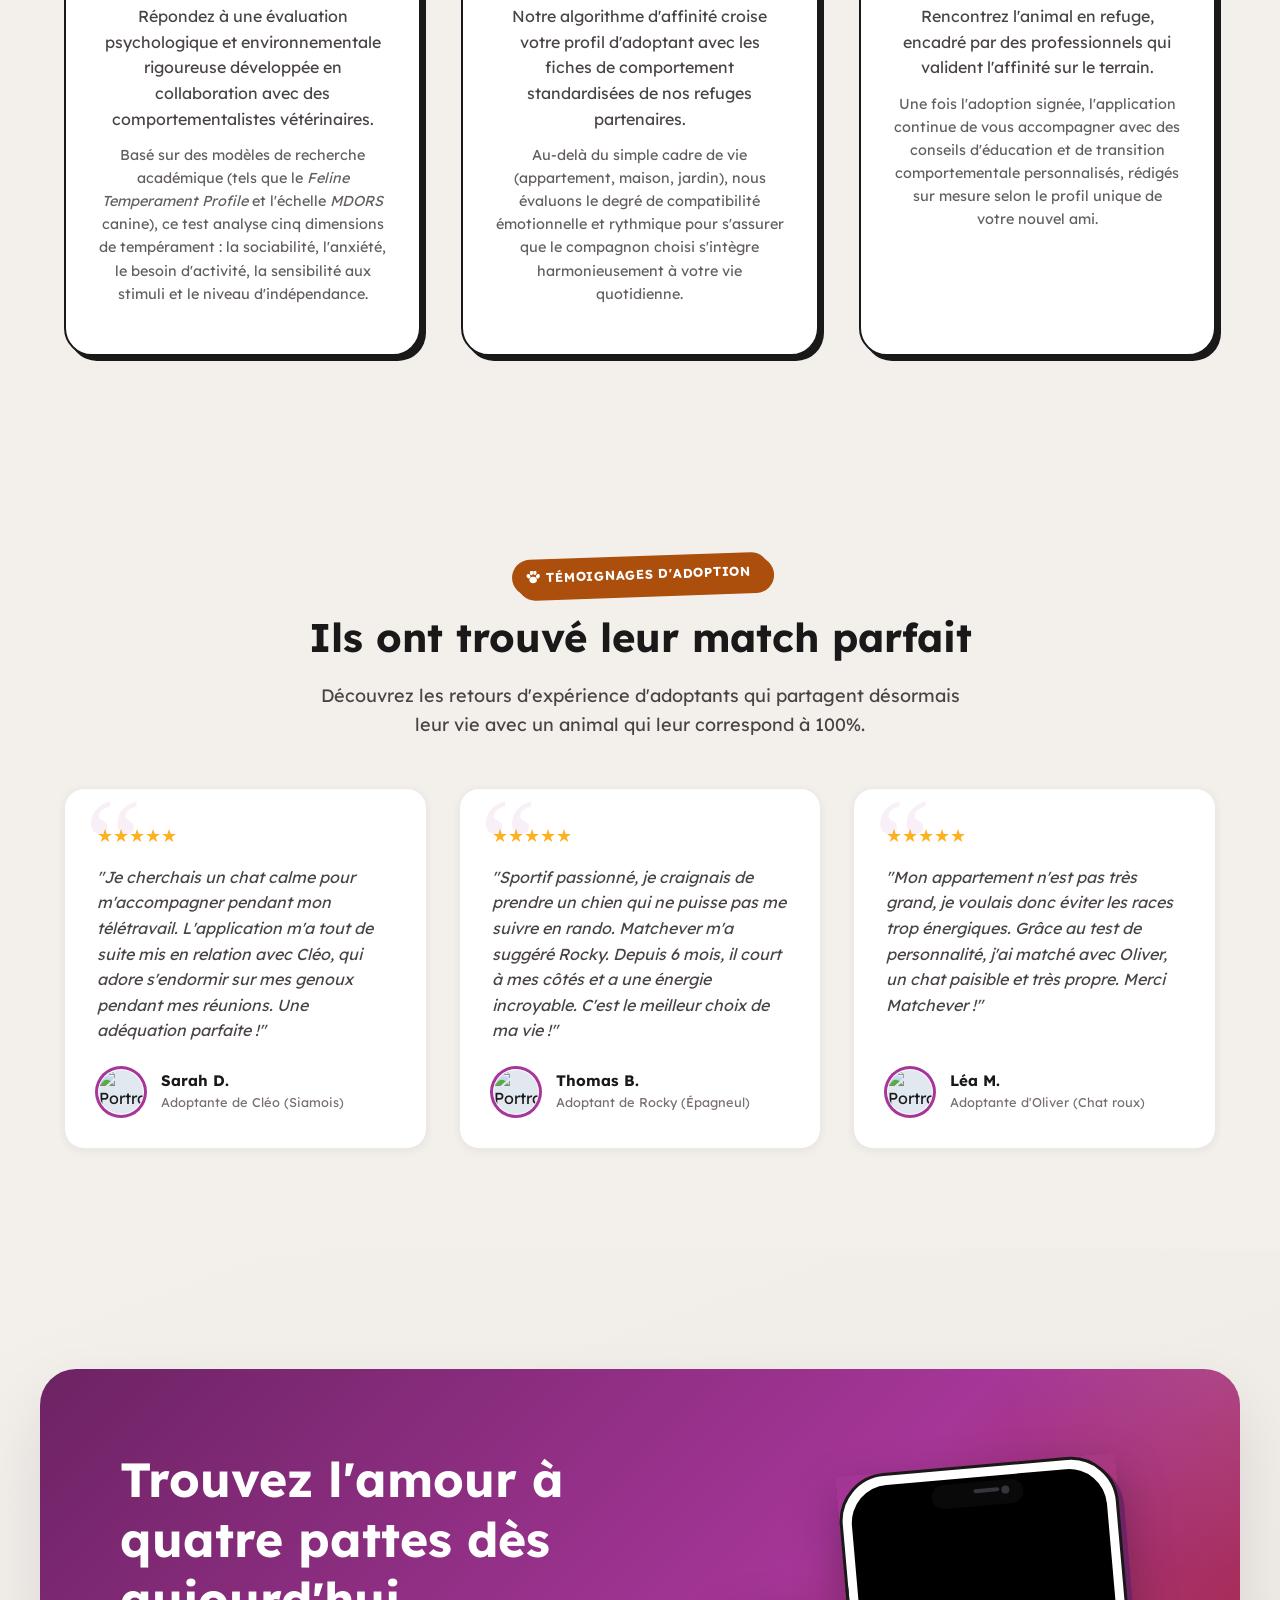
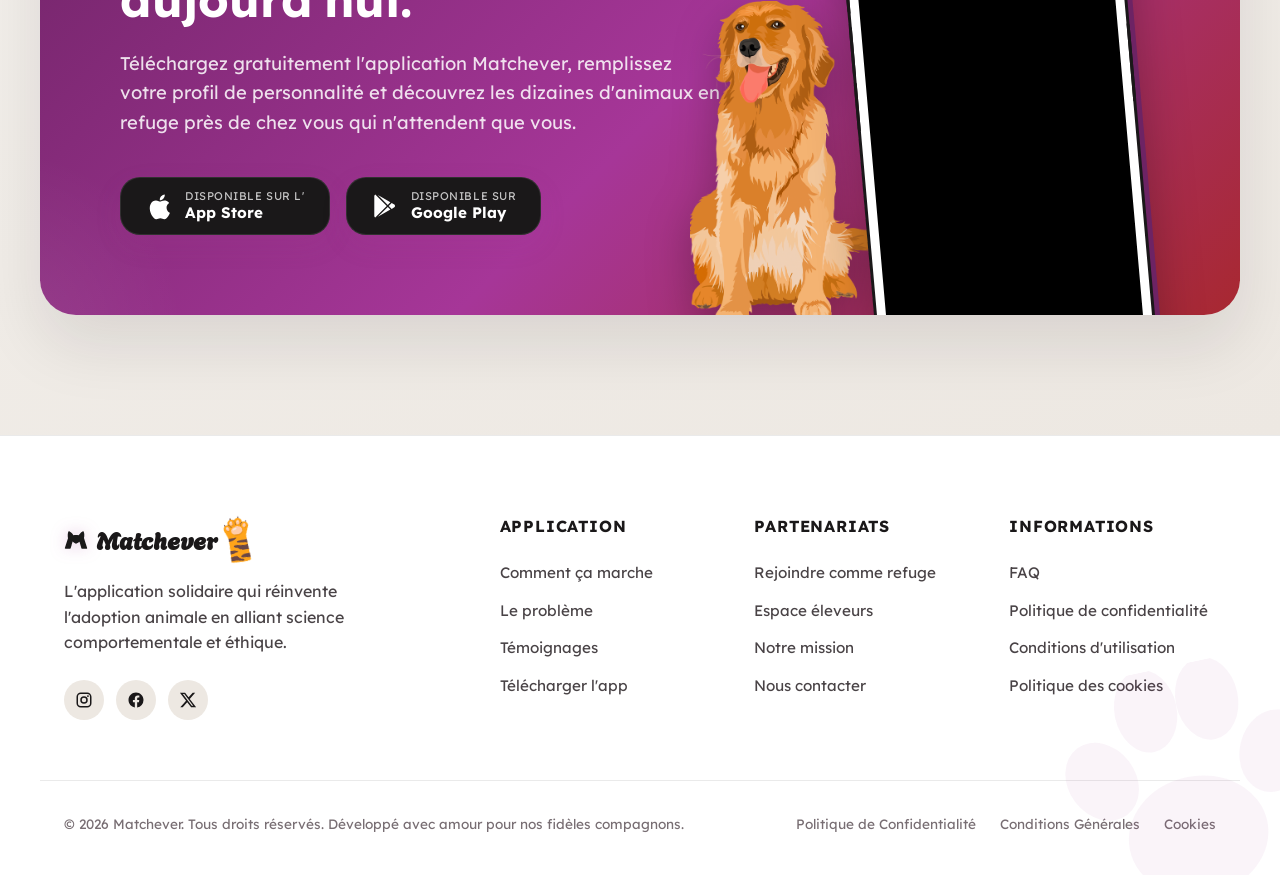
==== commit da908a79: "DELETE TEXT" ====
--- a/index.html
+++ b/index.html
@@ -126,13 +126,6 @@
                 </div>
 
               </a>
-            </div>
-
-            <div class="hero-badges-info">
-              <span class="hero-rating" aria-label="Note de 4.9 sur 5 étoiles">
-                ★★★★★
-              </span>
-              <span>Plus de 50 000 adoptions réussies • Gratuit &amp; solidaire</span>
             </div>
           </div>
         </div>
